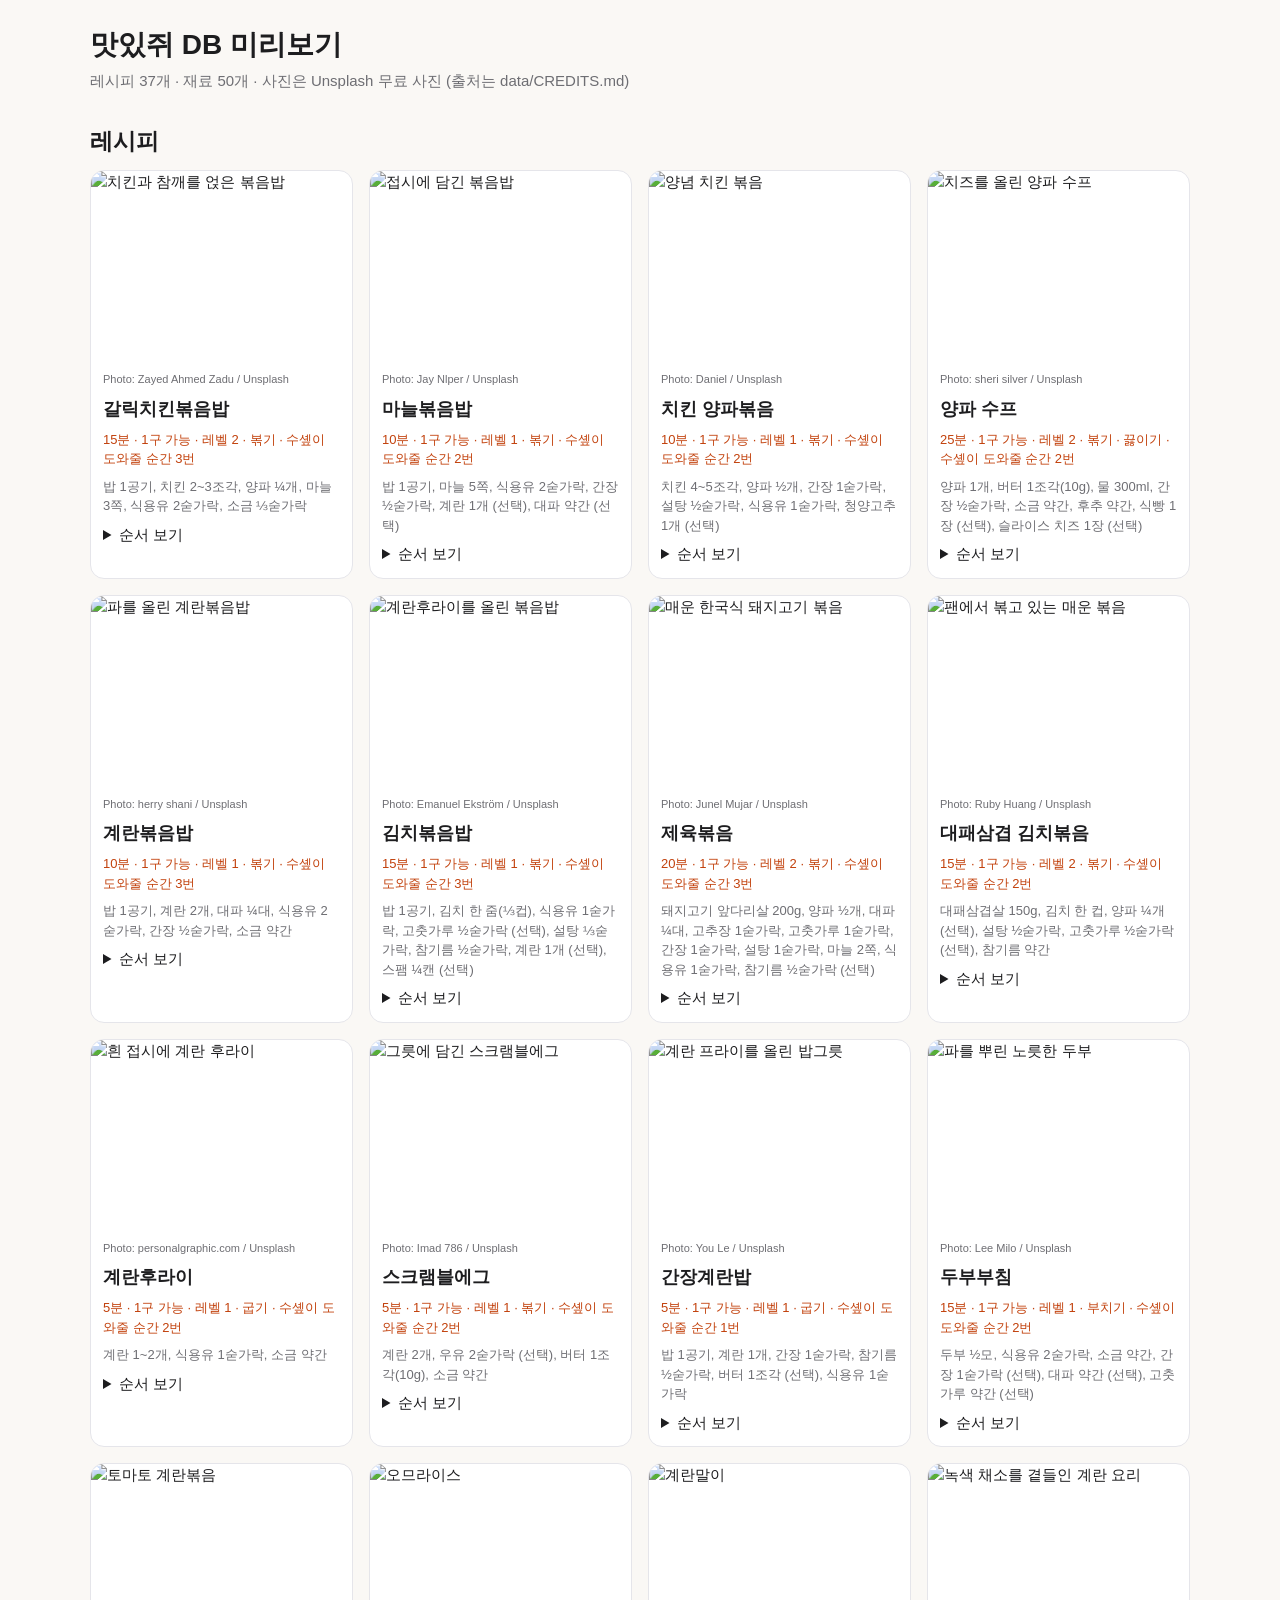
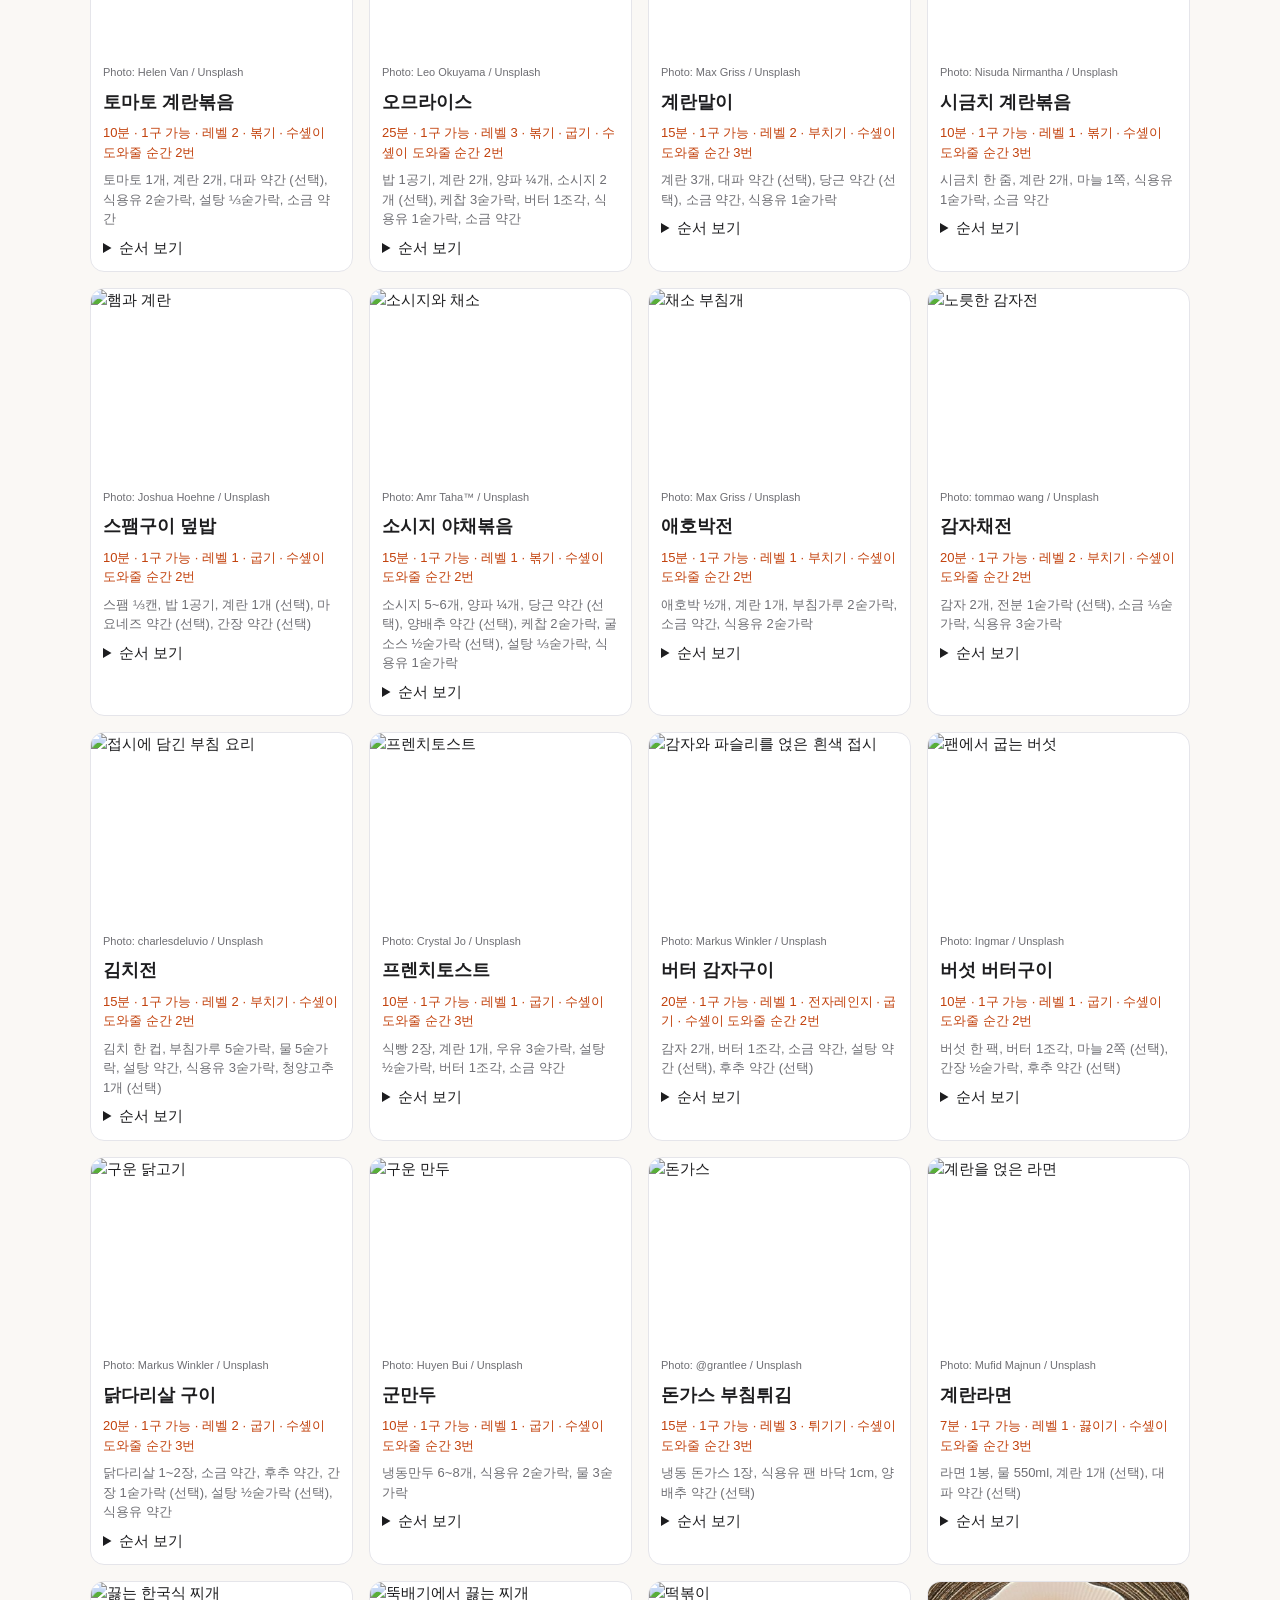
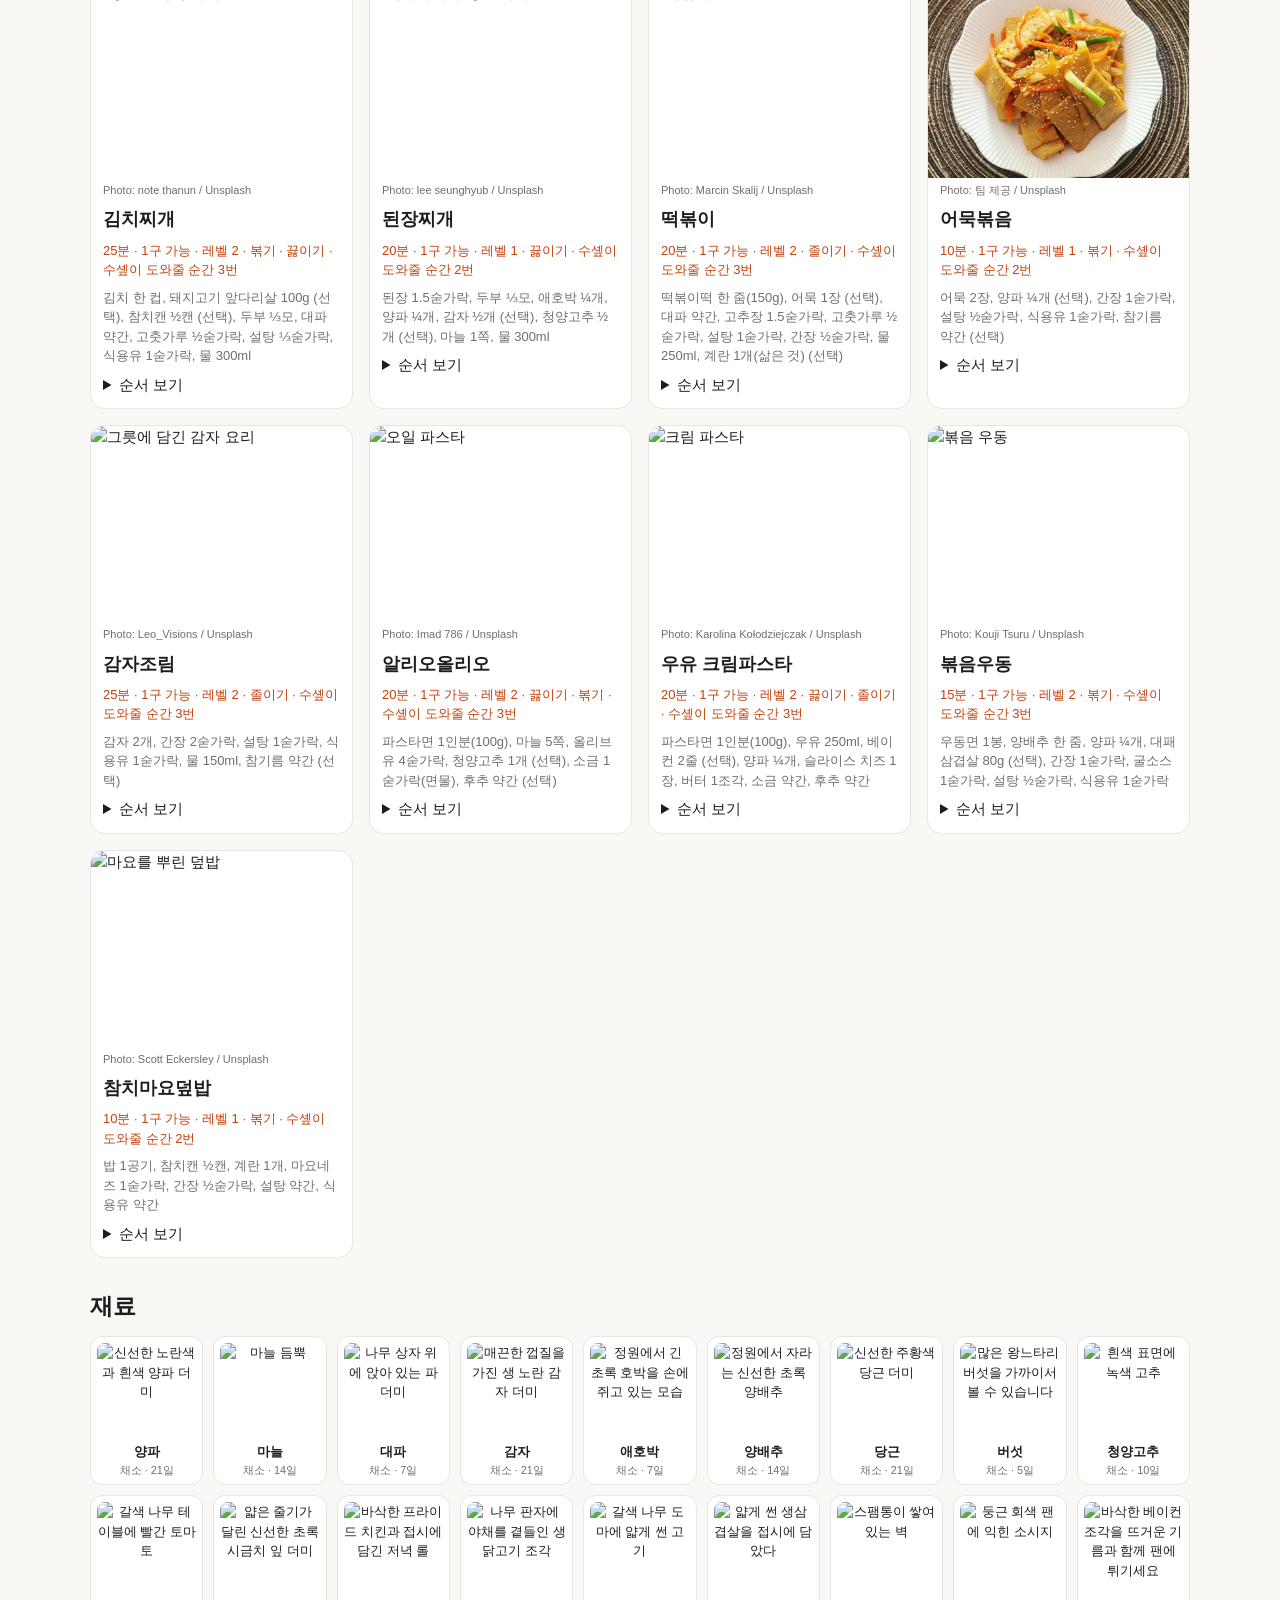
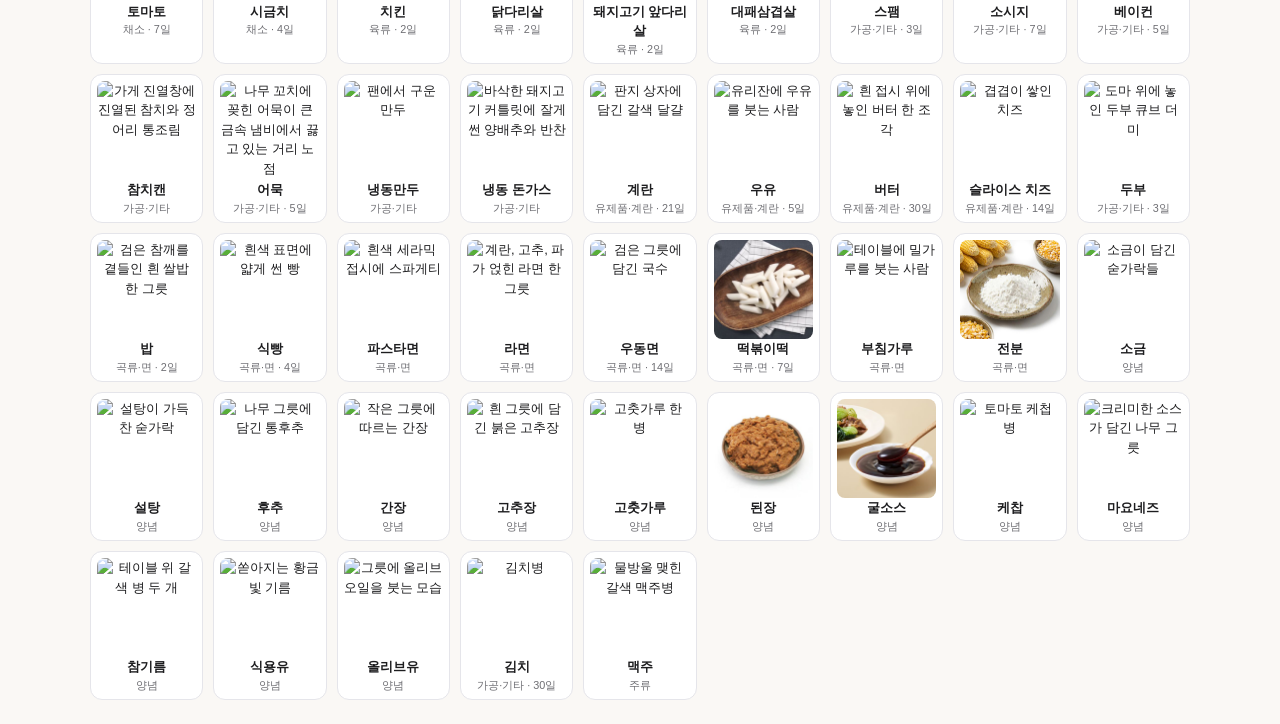
==== data/preview.html @ 62bbb62a "DB_레시피-재료" ====
<!doctype html><html lang="ko"><head><meta charset="utf-8"><meta name="viewport" content="width=device-width,initial-scale=1">
<title>맛있쥐 DB 미리보기</title><style>
:root{--bg:#faf8f5;--fg:#1d1d1f;--mut:#6e6e73;--card:#fff;--line:#e5e5ea;--acc:#c2410c}
@media (prefers-color-scheme:dark){:root{--bg:#111;--fg:#f2f2f2;--mut:#a1a1a6;--card:#1c1c1e;--line:#333;--acc:#fb923c}}
body{margin:0;font:15px/1.5 -apple-system,"Pretendard",sans-serif;background:var(--bg);color:var(--fg)}
main{max-width:1100px;margin:0 auto;padding:24px 16px} h1{font-size:28px;margin:0 0 4px} h2{margin:32px 0 12px}
.sub{color:var(--mut);margin:0 0 16px}
.grid{display:grid;grid-template-columns:repeat(auto-fill,minmax(250px,1fr));gap:16px}
.card{background:var(--card);border:1px solid var(--line);border-radius:14px;overflow:hidden;padding-bottom:12px}
.card h3,.card p,.card details{margin:8px 12px 0} .hero{width:100%;aspect-ratio:4/3;object-fit:cover;display:block}
.meta{color:var(--acc);font-size:13px} .ing{color:var(--mut);font-size:13px}
.cr{font-size:11px;color:var(--mut);margin:4px 12px 0} ol{padding-left:20px} li{margin:6px 0}
.sc{font-size:12px;color:var(--acc)} .sc span{color:var(--mut)}
.noimg{display:flex;align-items:center;justify-content:center;background:var(--line);color:var(--mut);aspect-ratio:4/3;font-size:13px}
.tiles{display:grid;grid-template-columns:repeat(auto-fill,minmax(110px,1fr));gap:10px}
.tile{background:var(--card);border:1px solid var(--line);border-radius:12px;padding:6px;text-align:center;font-size:13px}
.timg{width:100%;aspect-ratio:1;object-fit:cover;border-radius:8px;display:block} .tile small{display:block;color:var(--mut)}
</style></head><body><main>
<h1>맛있쥐 DB 미리보기</h1><p class="sub">레시피 37개 · 재료 50개 · 사진은 Unsplash 무료 사진 (출처는 data/CREDITS.md)</p>
<h2>레시피</h2><div class="grid"><article class="card"><img class="hero" src="https://images.unsplash.com/photo-1788090485550-ca71c6d578fb?w=400&amp;q=70&amp;fm=jpg&amp;fit=crop" alt="치킨과 참깨를 얹은 볶음밥" loading="lazy"><div class="cr">Photo: Zayed Ahmed Zadu / Unsplash</div>
<h3>갈릭치킨볶음밥</h3>
<p class="meta">15분 · 1구 가능 · 레벨 2 · 볶기 · 수솊이 도와줄 순간 3번</p>
<p class="ing">밥 1공기, 치킨 2~3조각, 양파 ¼개, 마늘 3쪽, 식용유 2숟가락, 소금 ⅓숟가락</p>
<details><summary>순서 보기</summary><ol><li>기름 2숟가락, 약불로 마늘 볶기<div class="sc">수솊 · 수솊이 색을 봐줄게요<br><span>보는 것: 마늘 가장자리가 연한 금색</span></div></li><li>양파 넣고 투명해질 때까지 볶기</li><li>치킨 넣고 겉 데우기<div class="sc">수솊 · 수솊이 뒤집을 때를 봐줄게요<br><span>보는 것: 치킨 아랫면 튀김옷 색이 진해짐</span></div></li><li>밥 넣고 눌러 펴서 볶기<div class="sc">수솊 · 수솊이 눌어붙기 전에 알려줄게요<br><span>보는 것: 팬 바닥에서 타닥 소리가 커짐, 밥알 가장자리 갈색</span></div></li><li>소금 ⅓숟가락으로 간하기</li></ol></details></article><article class="card"><img class="hero" src="https://images.unsplash.com/photo-1609570324378-ec0c4c9b6ba8?w=400&amp;q=70&amp;fm=jpg&amp;fit=crop" alt="접시에 담긴 볶음밥" loading="lazy"><div class="cr">Photo: Jay Nlper / Unsplash</div>
<h3>마늘볶음밥</h3>
<p class="meta">10분 · 1구 가능 · 레벨 1 · 볶기 · 수솊이 도와줄 순간 2번</p>
<p class="ing">밥 1공기, 마늘 5쪽, 식용유 2숟가락, 간장 ½숟가락, 계란 1개 (선택), 대파 약간 (선택)</p>
<details><summary>순서 보기</summary><ol><li>찬 팬에 기름과 마늘 넣고 약불로 켜기</li><li>마늘이 금색이 될 때까지 볶기<div class="sc">수솊 · 수솊이 색을 봐줄게요<br><span>보는 것: 마늘이 금색, 기포가 잦아듦</span></div></li><li>밥 넣고 눌러 펴서 볶기<div class="sc">수솊 · 수솊이 눌어붙기 전에 알려줄게요<br><span>보는 것: 타닥 소리가 커짐</span></div></li><li>팬 가장자리에 간장 ½숟가락 둘러 눌리기</li><li>계란후라이를 올려 마무리 (선택)</li></ol></details></article><article class="card"><img class="hero" src="https://images.unsplash.com/photo-1695606452836-c3c6e62d407b?w=400&amp;q=70&amp;fm=jpg&amp;fit=crop" alt="양념 치킨 볶음" loading="lazy"><div class="cr">Photo: Daniel / Unsplash</div>
<h3>치킨 양파볶음</h3>
<p class="meta">10분 · 1구 가능 · 레벨 1 · 볶기 · 수솊이 도와줄 순간 2번</p>
<p class="ing">치킨 4~5조각, 양파 ½개, 간장 1숟가락, 설탕 ½숟가락, 식용유 1숟가락, 청양고추 1개 (선택)</p>
<details><summary>순서 보기</summary><ol><li>기름 두르고 중불에서 양파 볶기</li><li>치킨 넣고 한 면 데우기<div class="sc">수솊 · 수솊이 뒤집을 때를 봐줄게요<br><span>보는 것: 아랫면 튀김옷이 다시 바삭, 색이 진해짐</span></div></li><li>섞어둔 소스 붓고 빠르게 섞기<div class="sc">수솊 · 수솊이 불 줄일 때를 알려줄게요<br><span>보는 것: 소스가 바글바글 끓기 시작</span></div></li><li>소스가 거의 졸면 불 끄기</li></ol></details></article><article class="card"><img class="hero" src="https://images.unsplash.com/photo-1549203438-a7696aed4dac?w=400&amp;q=70&amp;fm=jpg&amp;fit=crop" alt="치즈를 올린 양파 수프" loading="lazy"><div class="cr">Photo: sheri silver / Unsplash</div>
<h3>양파 수프</h3>
<p class="meta">25분 · 1구 가능 · 레벨 2 · 볶기 · 끓이기 · 수솊이 도와줄 순간 2번</p>
<p class="ing">양파 1개, 버터 1조각(10g), 물 300ml, 간장 ½숟가락, 소금 약간, 후추 약간, 식빵 1장 (선택), 슬라이스 치즈 1장 (선택)</p>
<details><summary>순서 보기</summary><ol><li>버터 녹이고 중약불로 양파 볶기</li><li>양파가 갈색이 될 때까지 계속 볶기<div class="sc">수솊 · 수솊이 색을 봐줄게요<br><span>보는 것: 양파가 진한 갈색, 바닥에 갈색 막</span></div></li><li>물 300ml, 간장 넣고 끓이기<div class="sc">수솊 · 수솊이 끓어 넘치기 전에 알려줄게요<br><span>보는 것: 냄비 가장자리 거품이 올라옴</span></div></li><li>약불로 10분 끓이고 소금·후추로 간하기</li><li>식빵·치즈 올려 마무리 (선택)</li></ol></details></article><article class="card"><img class="hero" src="https://images.unsplash.com/photo-1664717698774-84f62382613b?w=400&amp;q=70&amp;fm=jpg&amp;fit=crop" alt="파를 올린 계란볶음밥" loading="lazy"><div class="cr">Photo: herry shani / Unsplash</div>
<h3>계란볶음밥</h3>
<p class="meta">10분 · 1구 가능 · 레벨 1 · 볶기 · 수솊이 도와줄 순간 3번</p>
<p class="ing">밥 1공기, 계란 2개, 대파 ¼대, 식용유 2숟가락, 간장 ½숟가락, 소금 약간</p>
<details><summary>순서 보기</summary><ol><li>기름 두르고 약불로 파 볶아 파기름 내기<div class="sc">수솊 · 수솊이 색을 봐줄게요<br><span>보는 것: 파 가장자리가 노릇해지기 직전</span></div></li><li>계란 붓고 반쯤 익으면 바로 밥 넣기<div class="sc">수솊 · 수솊이 다 됐을 때 알려줄게요<br><span>보는 것: 계란이 반쯤 몽글, 아직 촉촉</span></div></li><li>밥을 눌러 펴며 섞어 볶기<div class="sc">수솊 · 수솊이 눌어붙기 전에 알려줄게요<br><span>보는 것: 타닥 소리가 커짐</span></div></li><li>간장 ½숟가락, 소금으로 간하기</li></ol></details></article><article class="card"><img class="hero" src="https://images.unsplash.com/photo-1600688654899-379ec76aca42?w=400&amp;q=70&amp;fm=jpg&amp;fit=crop" alt="계란후라이를 올린 볶음밥" loading="lazy"><div class="cr">Photo: Emanuel Ekström / Unsplash</div>
<h3>김치볶음밥</h3>
<p class="meta">15분 · 1구 가능 · 레벨 1 · 볶기 · 수솊이 도와줄 순간 3번</p>
<p class="ing">밥 1공기, 김치 한 줌(⅓컵), 식용유 1숟가락, 고춧가루 ½숟가락 (선택), 설탕 ⅓숟가락, 참기름 ½숟가락, 계란 1개 (선택), 스팸 ¼캔 (선택)</p>
<details><summary>순서 보기</summary><ol><li>기름 두르고 중불로 김치와 설탕 볶기<div class="sc">수솊 · 수솊이 색을 봐줄게요<br><span>보는 것: 김치가 투명해지고 가장자리가 살짝 진해짐</span></div></li><li>고춧가루 넣고 10초만 볶기<div class="sc">수솊 · 수솊이 불 줄일 때를 알려줄게요<br><span>보는 것: 고춧가루가 기름에 닿아 색이 짙어짐</span></div></li><li>밥 넣고 눌러 펴서 볶기<div class="sc">수솊 · 수솊이 눌어붙기 전에 알려줄게요<br><span>보는 것: 타닥 소리가 커짐</span></div></li><li>불 끄고 참기름 둘러 섞기</li><li>계란후라이 올리기 (선택)</li></ol></details></article><article class="card"><img class="hero" src="https://images.unsplash.com/photo-1777598405371-e657109ddd50?w=400&amp;q=70&amp;fm=jpg&amp;fit=crop" alt="매운 한국식 돼지고기 볶음" loading="lazy"><div class="cr">Photo: Junel Mujar / Unsplash</div>
<h3>제육볶음</h3>
<p class="meta">20분 · 1구 가능 · 레벨 2 · 볶기 · 수솊이 도와줄 순간 3번</p>
<p class="ing">돼지고기 앞다리살 200g, 양파 ½개, 대파 ¼대, 고추장 1숟가락, 고춧가루 1숟가락, 간장 1숟가락, 설탕 1숟가락, 마늘 2쪽, 식용유 1숟가락, 참기름 ½숟가락 (선택)</p>
<details><summary>순서 보기</summary><ol><li>기름 두르고 중불에 양념한 고기 펼쳐 넣기</li><li>고기 겉이 하얗게 익을 때까지 볶기<div class="sc">수솊 · 수솊이 색을 봐줄게요<br><span>보는 것: 분홍색이 사라지고 가장자리가 갈색</span></div></li><li>양파 넣고 볶기<div class="sc">수솊 · 수솊이 불 줄일 때를 알려줄게요<br><span>보는 것: 양념이 바닥에 진하게 눌기 시작, 연기</span></div></li><li>대파 넣고 1분, 참기름으로 마무리<div class="sc">수솊 · 수솊이 다 됐을 때 알려줄게요<br><span>보는 것: 대파 숨이 살짝 죽음</span></div></li></ol></details></article><article class="card"><img class="hero" src="https://images.unsplash.com/photo-1752826892253-d89531507b1d?w=400&amp;q=70&amp;fm=jpg&amp;fit=crop" alt="팬에서 볶고 있는 매운 볶음" loading="lazy"><div class="cr">Photo: Ruby Huang / Unsplash</div>
<h3>대패삼겹 김치볶음</h3>
<p class="meta">15분 · 1구 가능 · 레벨 2 · 볶기 · 수솊이 도와줄 순간 2번</p>
<p class="ing">대패삼겹살 150g, 김치 한 컵, 양파 ¼개 (선택), 설탕 ½숟가락, 고춧가루 ½숟가락 (선택), 참기름 약간</p>
<details><summary>순서 보기</summary><ol><li>기름 없이 팬에 대패삼겹 펼쳐 굽기<div class="sc">수솊 · 수솊이 색을 봐줄게요<br><span>보는 것: 고기 가장자리가 갈색, 기름이 고임</span></div></li><li>고기 기름에 김치와 설탕 넣고 볶기</li><li>김치가 투명해질 때까지 볶기<div class="sc">수솊 · 수솊이 불 줄일 때를 알려줄게요<br><span>보는 것: 바닥이 진하게 눌기 시작</span></div></li><li>참기름 둘러 마무리</li></ol></details></article><article class="card"><img class="hero" src="https://images.unsplash.com/photo-1691480184494-d9f822edd4d1?w=400&amp;q=70&amp;fm=jpg&amp;fit=crop" alt="흰 접시에 계란 후라이" loading="lazy"><div class="cr">Photo: personalgraphic.com / Unsplash</div>
<h3>계란후라이</h3>
<p class="meta">5분 · 1구 가능 · 레벨 1 · 굽기 · 수솊이 도와줄 순간 2번</p>
<p class="ing">계란 1~2개, 식용유 1숟가락, 소금 약간</p>
<details><summary>순서 보기</summary><ol><li>기름 두르고 중불에서 팬 달구기</li><li>계란 넣기<div class="sc">수솊 · 수솊이 불 줄일 때를 알려줄게요<br><span>보는 것: 흰자 가장자리가 하얗게 굳고 지글거림</span></div></li><li>흰자가 다 하얘지면 불 끄기 (반숙) / 1분 더 (완숙)<div class="sc">수솊 · 수솊이 다 됐을 때 알려줄게요<br><span>보는 것: 노른자 위 투명한 흰자가 하얘짐</span></div></li></ol></details></article><article class="card"><img class="hero" src="https://images.unsplash.com/photo-1687630433653-e6c9faec95b3?w=400&amp;q=70&amp;fm=jpg&amp;fit=crop" alt="그릇에 담긴 스크램블에그" loading="lazy"><div class="cr">Photo: Imad 786 / Unsplash</div>
<h3>스크램블에그</h3>
<p class="meta">5분 · 1구 가능 · 레벨 1 · 볶기 · 수솊이 도와줄 순간 2번</p>
<p class="ing">계란 2개, 우유 2숟가락 (선택), 버터 1조각(10g), 소금 약간</p>
<details><summary>순서 보기</summary><ol><li>약불에서 버터 녹이기<div class="sc">수솊 · 수솊이 불 줄일 때를 알려줄게요<br><span>보는 것: 버터 거품이 갈색으로 변하기 시작</span></div></li><li>계란 붓고 주걱으로 크게 밀기</li><li>80%만 익었을 때 불 끄기<div class="sc">수솊 · 수솊이 다 됐을 때 알려줄게요<br><span>보는 것: 몽글몽글, 표면이 아직 촉촉하게 반짝임</span></div></li></ol></details></article><article class="card"><img class="hero" src="https://images.unsplash.com/photo-1774428755031-0991c8901f08?w=400&amp;q=70&amp;fm=jpg&amp;fit=crop" alt="계란 프라이를 올린 밥그릇" loading="lazy"><div class="cr">Photo: You Le / Unsplash</div>
<h3>간장계란밥</h3>
<p class="meta">5분 · 1구 가능 · 레벨 1 · 굽기 · 수솊이 도와줄 순간 1번</p>
<p class="ing">밥 1공기, 계란 1개, 간장 1숟가락, 참기름 ½숟가락, 버터 1조각 (선택), 식용유 1숟가락</p>
<details><summary>순서 보기</summary><ol><li>계란후라이 반숙으로 굽기<div class="sc">수솊 · 수솊이 다 됐을 때 알려줄게요<br><span>보는 것: 흰자는 익고 노른자는 볼록</span></div></li><li>따뜻한 밥에 후라이·버터 올리기</li><li>간장·참기름 둘러 비비기</li></ol></details></article><article class="card"><img class="hero" src="https://images.unsplash.com/photo-1762305194201-077e7e23ccf2?w=400&amp;q=70&amp;fm=jpg&amp;fit=crop" alt="파를 뿌린 노릇한 두부" loading="lazy"><div class="cr">Photo: Lee Milo / Unsplash</div>
<h3>두부부침</h3>
<p class="meta">15분 · 1구 가능 · 레벨 1 · 부치기 · 수솊이 도와줄 순간 2번</p>
<p class="ing">두부 ½모, 식용유 2숟가락, 소금 약간, 간장 1숟가락 (선택), 대파 약간 (선택), 고춧가루 약간 (선택)</p>
<details><summary>순서 보기</summary><ol><li>기름 두르고 중불에서 팬 달구기</li><li>두부 올리고 건드리지 않기<div class="sc">수솊 · 수솊이 뒤집을 때를 봐줄게요<br><span>보는 것: 아랫면 가장자리가 노릇, 팬에서 저절로 떨어짐</span></div></li><li>뒤집어서 반대쪽도 노릇하게<div class="sc">수솊 · 수솊이 다 됐을 때 알려줄게요<br><span>보는 것: 양면 노릇한 갈색</span></div></li><li>간장 양념 곁들이기 (선택)</li></ol></details></article><article class="card"><img class="hero" src="https://images.unsplash.com/photo-1629180052394-bedb0e4445fd?w=400&amp;q=70&amp;fm=jpg&amp;fit=crop" alt="토마토 계란볶음" loading="lazy"><div class="cr">Photo: Helen Van / Unsplash</div>
<h3>토마토 계란볶음</h3>
<p class="meta">10분 · 1구 가능 · 레벨 2 · 볶기 · 수솊이 도와줄 순간 2번</p>
<p class="ing">토마토 1개, 계란 2개, 대파 약간 (선택), 식용유 2숟가락, 설탕 ⅓숟가락, 소금 약간</p>
<details><summary>순서 보기</summary><ol><li>기름 두르고 계란 부어 반만 익혀 꺼내두기<div class="sc">수솊 · 수솊이 다 됐을 때 알려줄게요<br><span>보는 것: 가장자리만 부풀고 가운데는 촉촉</span></div></li><li>같은 팬에 토마토 볶기<div class="sc">수솊 · 수솊이 색을 봐줄게요<br><span>보는 것: 토마토 껍질이 벗겨지고 즙이 나옴</span></div></li><li>계란 다시 넣고 설탕·소금으로 간하기</li><li>크게 한두 번만 섞고 불 끄기</li></ol></details></article><article class="card"><img class="hero" src="https://images.unsplash.com/photo-1743148509702-2198b23ede1c?w=400&amp;q=70&amp;fm=jpg&amp;fit=crop" alt="오므라이스" loading="lazy"><div class="cr">Photo: Leo Okuyama / Unsplash</div>
<h3>오므라이스</h3>
<p class="meta">25분 · 1구 가능 · 레벨 3 · 볶기 · 굽기 · 수솊이 도와줄 순간 2번</p>
<p class="ing">밥 1공기, 계란 2개, 양파 ¼개, 소시지 2개 (선택), 케찹 3숟가락, 버터 1조각, 식용유 1숟가락, 소금 약간</p>
<details><summary>순서 보기</summary><ol><li>양파·소시지 볶다가 케찹 2숟가락 넣고 볶기<div class="sc">수솊 · 수솊이 눌어붙기 전에 알려줄게요<br><span>보는 것: 케찹이 바닥에 눌기 시작</span></div></li><li>밥 넣고 볶아서 그릇에 담아두기</li><li>팬을 닦고 약불에서 버터 녹이기</li><li>계란 부어 가장자리만 익히기<div class="sc">수솊 · 수솊이 다 됐을 때 알려줄게요<br><span>보는 것: 가장자리는 굳고 가운데는 흐르는 상태</span></div></li><li>계란을 밥 위에 덮고 케찹 뿌리기</li></ol></details></article><article class="card"><img class="hero" src="https://images.unsplash.com/photo-1606501129419-38058bd81ddc?w=400&amp;q=70&amp;fm=jpg&amp;fit=crop" alt="계란말이" loading="lazy"><div class="cr">Photo: Max Griss / Unsplash</div>
<h3>계란말이</h3>
<p class="meta">15분 · 1구 가능 · 레벨 2 · 부치기 · 수솊이 도와줄 순간 3번</p>
<p class="ing">계란 3개, 대파 약간 (선택), 당근 약간 (선택), 소금 약간, 식용유 1숟가락</p>
<details><summary>순서 보기</summary><ol><li>기름 얇게 두르고 약불에 계란물 ⅓ 붓기<div class="sc">수솊 · 수솊이 불 줄일 때를 알려줄게요<br><span>보는 것: 계란물이 바로 부풀며 지글거림</span></div></li><li>윗면이 반쯤 굳으면 끝에서부터 말기<div class="sc">수솊 · 수솊이 뒤집을 때를 봐줄게요<br><span>보는 것: 윗면 70%가 굳고 가장자리가 들림</span></div></li><li>빈 자리에 남은 계란물 부어 이어 말기</li><li>다 말면 굴려가며 겉 익히기<div class="sc">수솊 · 수솊이 다 됐을 때 알려줄게요<br><span>보는 것: 겉면 연한 노란색 유지, 갈색 반점 없음</span></div></li></ol></details></article><article class="card"><img class="hero" src="https://images.unsplash.com/photo-1579353446482-1005b0adea1d?w=400&amp;q=70&amp;fm=jpg&amp;fit=crop" alt="녹색 채소를 곁들인 계란 요리" loading="lazy"><div class="cr">Photo: Nisuda Nirmantha / Unsplash</div>
<h3>시금치 계란볶음</h3>
<p class="meta">10분 · 1구 가능 · 레벨 1 · 볶기 · 수솊이 도와줄 순간 3번</p>
<p class="ing">시금치 한 줌, 계란 2개, 마늘 1쪽, 식용유 1숟가락, 소금 약간</p>
<details><summary>순서 보기</summary><ol><li>계란 스크램블해서 덜어두기<div class="sc">수솊 · 수솊이 다 됐을 때 알려줄게요<br><span>보는 것: 몽글하고 촉촉</span></div></li><li>마늘 볶다가 시금치 넣기<div class="sc">수솊 · 수솊이 색을 봐줄게요<br><span>보는 것: 마늘 향, 연한 금색</span></div></li><li>시금치 숨이 죽으면 계란 넣고 소금 간<div class="sc">수솊 · 수솊이 다 됐을 때 알려줄게요<br><span>보는 것: 시금치 부피가 절반, 진한 초록</span></div></li></ol></details></article><article class="card"><img class="hero" src="https://images.unsplash.com/photo-1602647433549-808d521e3479?w=400&amp;q=70&amp;fm=jpg&amp;fit=crop" alt="햄과 계란" loading="lazy"><div class="cr">Photo: Joshua Hoehne / Unsplash</div>
<h3>스팸구이 덮밥</h3>
<p class="meta">10분 · 1구 가능 · 레벨 1 · 굽기 · 수솊이 도와줄 순간 2번</p>
<p class="ing">스팸 ⅓캔, 밥 1공기, 계란 1개 (선택), 마요네즈 약간 (선택), 간장 약간 (선택)</p>
<details><summary>순서 보기</summary><ol><li>기름 없이 중불에서 스팸 굽기<div class="sc">수솊 · 수솊이 뒤집을 때를 봐줄게요<br><span>보는 것: 아랫면이 진한 갈색, 지글 소리</span></div></li><li>반대쪽도 굽기<div class="sc">수솊 · 수솊이 다 됐을 때 알려줄게요<br><span>보는 것: 양면 갈색</span></div></li><li>밥 위에 올리고 계란후라이·마요 곁들이기</li></ol></details></article><article class="card"><img class="hero" src="https://images.unsplash.com/photo-1592259695987-4aa79c3c34a6?w=400&amp;q=70&amp;fm=jpg&amp;fit=crop" alt="소시지와 채소" loading="lazy"><div class="cr">Photo: Amr Taha™ / Unsplash</div>
<h3>소시지 야채볶음</h3>
<p class="meta">15분 · 1구 가능 · 레벨 1 · 볶기 · 수솊이 도와줄 순간 2번</p>
<p class="ing">소시지 5~6개, 양파 ¼개, 당근 약간 (선택), 양배추 약간 (선택), 케찹 2숟가락, 굴소스 ½숟가락 (선택), 설탕 ⅓숟가락, 식용유 1숟가락</p>
<details><summary>순서 보기</summary><ol><li>소시지 먼저 굴려가며 굽기<div class="sc">수솊 · 수솊이 색을 봐줄게요<br><span>보는 것: 칼집이 벌어지고 겉이 갈색</span></div></li><li>채소 넣고 볶기</li><li>소스 넣고 졸이기<div class="sc">수솊 · 수솊이 눌어붙기 전에 알려줄게요<br><span>보는 것: 소스가 끈적, 바닥에 붙기 시작</span></div></li></ol></details></article><article class="card"><img class="hero" src="https://images.unsplash.com/photo-1607095591644-9f97a2099c92?w=400&amp;q=70&amp;fm=jpg&amp;fit=crop" alt="채소 부침개" loading="lazy"><div class="cr">Photo: Max Griss / Unsplash</div>
<h3>애호박전</h3>
<p class="meta">15분 · 1구 가능 · 레벨 1 · 부치기 · 수솊이 도와줄 순간 2번</p>
<p class="ing">애호박 ½개, 계란 1개, 부침가루 2숟가락, 소금 약간, 식용유 2숟가락</p>
<details><summary>순서 보기</summary><ol><li>기름 두르고 중약불에서 팬 달구기</li><li>애호박 올려 굽기<div class="sc">수솊 · 수솊이 뒤집을 때를 봐줄게요<br><span>보는 것: 계란옷 가장자리가 노릇, 윗면 계란이 굳음</span></div></li><li>반대쪽도 굽기<div class="sc">수솊 · 수솊이 다 됐을 때 알려줄게요<br><span>보는 것: 양면 연한 노란빛, 갈색 반점 약간</span></div></li></ol></details></article><article class="card"><img class="hero" src="https://images.unsplash.com/photo-1783684522943-7ab49ce47d43?w=400&amp;q=70&amp;fm=jpg&amp;fit=crop" alt="노릇한 감자전" loading="lazy"><div class="cr">Photo: tommao wang / Unsplash</div>
<h3>감자채전</h3>
<p class="meta">20분 · 1구 가능 · 레벨 2 · 부치기 · 수솊이 도와줄 순간 2번</p>
<p class="ing">감자 2개, 전분 1숟가락 (선택), 소금 ⅓숟가락, 식용유 3숟가락</p>
<details><summary>순서 보기</summary><ol><li>기름 넉넉히 두르고 중불에서 달구기</li><li>감자채를 얇고 넓게 펴서 꾹 누르기</li><li>아랫면 노릇하게 굽기<div class="sc">수솊 · 수솊이 뒤집을 때를 봐줄게요<br><span>보는 것: 가장자리 갈색, 팬을 흔들면 통째로 미끄러짐</span></div></li><li>기름 조금 더 두르고 반대쪽 굽기<div class="sc">수솊 · 수솊이 다 됐을 때 알려줄게요<br><span>보는 것: 양면 바삭한 갈색, 소리가 잦아듦</span></div></li></ol></details></article><article class="card"><img class="hero" src="https://images.unsplash.com/photo-1540162579464-e90ec977bd67?w=400&amp;q=70&amp;fm=jpg&amp;fit=crop" alt="접시에 담긴 부침 요리" loading="lazy"><div class="cr">Photo: charlesdeluvio / Unsplash</div>
<h3>김치전</h3>
<p class="meta">15분 · 1구 가능 · 레벨 2 · 부치기 · 수솊이 도와줄 순간 2번</p>
<p class="ing">김치 한 컵, 부침가루 5숟가락, 물 5숟가락, 설탕 약간, 식용유 3숟가락, 청양고추 1개 (선택)</p>
<details><summary>순서 보기</summary><ol><li>기름 넉넉히, 중불에서 팬 달구기</li><li>반죽 얇게 펴기<div class="sc">수솊 · 수솊이 뒤집을 때를 봐줄게요<br><span>보는 것: 가장자리가 바삭한 갈색, 윗면 반죽이 반 이상 익음</span></div></li><li>뒤집고 뒤집개로 꾹 누르기</li><li>반대쪽도 바삭하게<div class="sc">수솊 · 수솊이 다 됐을 때 알려줄게요<br><span>보는 것: 양면 갈색, 지글 소리가 작아짐</span></div></li></ol></details></article><article class="card"><img class="hero" src="https://images.unsplash.com/photo-1595044643502-616eeebbdff3?w=400&amp;q=70&amp;fm=jpg&amp;fit=crop" alt="프렌치토스트" loading="lazy"><div class="cr">Photo: Crystal Jo / Unsplash</div>
<h3>프렌치토스트</h3>
<p class="meta">10분 · 1구 가능 · 레벨 1 · 굽기 · 수솊이 도와줄 순간 3번</p>
<p class="ing">식빵 2장, 계란 1개, 우유 3숟가락, 설탕 ½숟가락, 버터 1조각, 소금 약간</p>
<details><summary>순서 보기</summary><ol><li>약불에서 버터 녹이기<div class="sc">수솊 · 수솊이 불 줄일 때를 알려줄게요<br><span>보는 것: 버터 거품이 갈색으로 변하기 시작</span></div></li><li>계란물 적신 빵 굽기<div class="sc">수솊 · 수솊이 뒤집을 때를 봐줄게요<br><span>보는 것: 아랫면 진한 노란 갈색</span></div></li><li>반대쪽 굽기<div class="sc">수솊 · 수솊이 다 됐을 때 알려줄게요<br><span>보는 것: 양면 노릇, 가운데 눌러보면 탄력</span></div></li></ol></details></article><article class="card"><img class="hero" src="https://images.unsplash.com/photo-1633959639799-6d3f66e05710?w=400&amp;q=70&amp;fm=jpg&amp;fit=crop" alt="감자와 파슬리를 얹은 흰색 접시" loading="lazy"><div class="cr">Photo: Markus Winkler / Unsplash</div>
<h3>버터 감자구이</h3>
<p class="meta">20분 · 1구 가능 · 레벨 1 · 전자레인지 · 굽기 · 수솊이 도와줄 순간 2번</p>
<p class="ing">감자 2개, 버터 1조각, 소금 약간, 설탕 약간 (선택), 후추 약간 (선택)</p>
<details><summary>순서 보기</summary><ol><li>팬에 버터 녹이고 익힌 감자 넣기</li><li>굴려가며 겉을 굽기<div class="sc">수솊 · 수솊이 색을 봐줄게요<br><span>보는 것: 면마다 노릇한 갈색</span></div></li><li>소금·설탕·후추로 간하고 불 끄기<div class="sc">수솊 · 수솊이 다 됐을 때 알려줄게요<br><span>보는 것: 모든 면이 노릇</span></div></li></ol></details></article><article class="card"><img class="hero" src="https://images.unsplash.com/photo-1733940501793-7e7a15c253f6?w=400&amp;q=70&amp;fm=jpg&amp;fit=crop" alt="팬에서 굽는 버섯" loading="lazy"><div class="cr">Photo: Ingmar / Unsplash</div>
<h3>버섯 버터구이</h3>
<p class="meta">10분 · 1구 가능 · 레벨 1 · 굽기 · 수솊이 도와줄 순간 2번</p>
<p class="ing">버섯 한 팩, 버터 1조각, 마늘 2쪽 (선택), 간장 ½숟가락, 후추 약간 (선택)</p>
<details><summary>순서 보기</summary><ol><li>중불에서 버섯을 기름 없이 펼쳐 굽기<div class="sc">수솊 · 수솊이 뒤집을 때를 봐줄게요<br><span>보는 것: 아랫면 갈색, 물이 나왔다가 졸아듦</span></div></li><li>버터·마늘 넣고 섞기<div class="sc">수솊 · 수솊이 불 줄일 때를 알려줄게요<br><span>보는 것: 버터 거품이 갈색으로</span></div></li><li>간장 한 바퀴 두르고 불 끄기</li></ol></details></article><article class="card"><img class="hero" src="https://images.unsplash.com/photo-1583579366395-c0a857d2182a?w=400&amp;q=70&amp;fm=jpg&amp;fit=crop" alt="구운 닭고기" loading="lazy"><div class="cr">Photo: Markus Winkler / Unsplash</div>
<h3>닭다리살 구이</h3>
<p class="meta">20분 · 1구 가능 · 레벨 2 · 굽기 · 수솊이 도와줄 순간 3번</p>
<p class="ing">닭다리살 1~2장, 소금 약간, 후추 약간, 간장 1숟가락 (선택), 설탕 ½숟가락 (선택), 식용유 약간</p>
<details><summary>순서 보기</summary><ol><li>껍질 쪽을 아래로, 중약불에서 굽기</li><li>껍질이 바삭해질 때까지 그대로 두기<div class="sc">수솊 · 수솊이 뒤집을 때를 봐줄게요<br><span>보는 것: 껍질 노릇한 갈색, 옆면 ⅔가 하얗게 익음</span></div></li><li>뒤집고 뚜껑 덮어 3분<div class="sc">수솊 · 수솊이 다 됐을 때 알려줄게요<br><span>보는 것: 두꺼운 부분 투명한 육즙, 분홍색 없음</span></div></li><li>(선택) 소스 붓고 졸이기<div class="sc">수솊 · 수솊이 눌어붙기 전에 알려줄게요<br><span>보는 것: 소스가 끈적, 거품이 커짐</span></div></li></ol></details></article><article class="card"><img class="hero" src="https://images.unsplash.com/photo-1638502521795-89107ac5e246?w=400&amp;q=70&amp;fm=jpg&amp;fit=crop" alt="구운 만두" loading="lazy"><div class="cr">Photo: Huyen Bui / Unsplash</div>
<h3>군만두</h3>
<p class="meta">10분 · 1구 가능 · 레벨 1 · 굽기 · 수솊이 도와줄 순간 3번</p>
<p class="ing">냉동만두 6~8개, 식용유 2숟가락, 물 3숟가락</p>
<details><summary>순서 보기</summary><ol><li>기름 두르고 만두 바닥면 굽기<div class="sc">수솊 · 수솊이 색을 봐줄게요<br><span>보는 것: 바닥이 노릇한 갈색</span></div></li><li>물 3숟가락 붓고 바로 뚜껑 덮기<div class="sc">수솊 · 수솊이 끓어 넘치기 전에 알려줄게요<br><span>보는 것: 치익 소리, 김이 가득</span></div></li><li>물이 다 날아가면 뚜껑 열어 바삭하게<div class="sc">수솊 · 수솊이 다 됐을 때 알려줄게요<br><span>보는 것: 물소리가 기름 지글 소리로 바뀜</span></div></li></ol></details></article><article class="card"><img class="hero" src="https://images.unsplash.com/photo-1677743540715-d4fe04852225?w=400&amp;q=70&amp;fm=jpg&amp;fit=crop" alt="돈가스" loading="lazy"><div class="cr">Photo: @grantlee / Unsplash</div>
<h3>돈가스 부침튀김</h3>
<p class="meta">15분 · 1구 가능 · 레벨 3 · 튀기기 · 수솊이 도와줄 순간 3번</p>
<p class="ing">냉동 돈가스 1장, 식용유 팬 바닥 1cm, 양배추 약간 (선택)</p>
<details><summary>순서 보기</summary><ol><li>팬에 기름 1cm, 중불로 데우기<div class="sc">수솊 · 수솊이 불 줄일 때를 알려줄게요<br><span>보는 것: 빵가루 한 알이 바로 떠오르며 거품</span></div></li><li>돈가스 넣고 한 면 튀기기<div class="sc">수솊 · 수솊이 뒤집을 때를 봐줄게요<br><span>보는 것: 가장자리 튀김옷이 황금색</span></div></li><li>반대쪽 튀기기<div class="sc">수솊 · 수솊이 다 됐을 때 알려줄게요<br><span>보는 것: 양면 황금 갈색, 거품이 작아지고 소리가 높아짐</span></div></li><li>키친타월에 세워 기름 빼기</li></ol></details></article><article class="card"><img class="hero" src="https://images.unsplash.com/photo-1644082653870-3eaacc76c5c2?w=400&amp;q=70&amp;fm=jpg&amp;fit=crop" alt="계란을 얹은 라면" loading="lazy"><div class="cr">Photo: Mufid Majnun / Unsplash</div>
<h3>계란라면</h3>
<p class="meta">7분 · 1구 가능 · 레벨 1 · 끓이기 · 수솊이 도와줄 순간 3번</p>
<p class="ing">라면 1봉, 물 550ml, 계란 1개 (선택), 대파 약간 (선택)</p>
<details><summary>순서 보기</summary><ol><li>물 550ml 끓이기<div class="sc">수솊 · 수솊이 끓어 넘치기 전에 알려줄게요<br><span>보는 것: 큰 기포가 계속 올라옴</span></div></li><li>면·수프 넣고 2분<div class="sc">수솊 · 수솊이 끓어 넘치기 전에 알려줄게요<br><span>보는 것: 거품이 냄비 가장자리까지 올라옴</span></div></li><li>계란 넣고 젓지 않기</li><li>총 4분에 불 끄기<div class="sc">수솊 · 수솊이 다 됐을 때 알려줄게요<br><span>보는 것: 면이 풀리고 국물이 탁해짐</span></div></li></ol></details></article><article class="card"><img class="hero" src="https://images.unsplash.com/photo-1777113310299-c3e41dec4e0f?w=400&amp;q=70&amp;fm=jpg&amp;fit=crop" alt="끓는 한국식 찌개" loading="lazy"><div class="cr">Photo: note thanun / Unsplash</div>
<h3>김치찌개</h3>
<p class="meta">25분 · 1구 가능 · 레벨 2 · 볶기 · 끓이기 · 수솊이 도와줄 순간 3번</p>
<p class="ing">김치 한 컵, 돼지고기 앞다리살 100g (선택), 참치캔 ½캔 (선택), 두부 ⅓모, 대파 약간, 고춧가루 ½숟가락, 설탕 ⅓숟가락, 식용유 1숟가락, 물 300ml</p>
<details><summary>순서 보기</summary><ol><li>냄비에 기름, 고기와 김치 볶기<div class="sc">수솊 · 수솊이 색을 봐줄게요<br><span>보는 것: 김치가 투명, 고기 겉이 하얗게</span></div></li><li>물 300ml, 고춧가루·설탕 넣고 끓이기<div class="sc">수솊 · 수솊이 끓어 넘치기 전에 알려줄게요<br><span>보는 것: 거품이 가장자리까지</span></div></li><li>중약불로 10분 끓이기</li><li>두부·대파 넣고 3분 더<div class="sc">수솊 · 수솊이 다 됐을 때 알려줄게요<br><span>보는 것: 두부가 국물 색으로 물듦</span></div></li></ol></details></article><article class="card"><img class="hero" src="https://images.unsplash.com/photo-1746718547557-1a0e05bed94b?w=400&amp;q=70&amp;fm=jpg&amp;fit=crop" alt="뚝배기에서 끓는 찌개" loading="lazy"><div class="cr">Photo: lee seunghyub / Unsplash</div>
<h3>된장찌개</h3>
<p class="meta">20분 · 1구 가능 · 레벨 1 · 끓이기 · 수솊이 도와줄 순간 2번</p>
<p class="ing">된장 1.5숟가락, 두부 ⅓모, 애호박 ¼개, 양파 ¼개, 감자 ½개 (선택), 청양고추 ½개 (선택), 마늘 1쪽, 물 300ml</p>
<details><summary>순서 보기</summary><ol><li>물 300ml에 된장 풀고 감자 넣어 끓이기<div class="sc">수솊 · 수솊이 끓어 넘치기 전에 알려줄게요<br><span>보는 것: 거품이 가장자리까지 올라옴</span></div></li><li>애호박·양파·마늘 넣고 5분</li><li>두부·고추 넣고 3분<div class="sc">수솊 · 수솊이 다 됐을 때 알려줄게요<br><span>보는 것: 애호박이 반투명, 감자가 젓가락에 쑥</span></div></li></ol></details></article><article class="card"><img class="hero" src="https://images.unsplash.com/photo-1635363638580-c2809d049eee?w=400&amp;q=70&amp;fm=jpg&amp;fit=crop" alt="떡볶이" loading="lazy"><div class="cr">Photo: Marcin Skalij / Unsplash</div>
<h3>떡볶이</h3>
<p class="meta">20분 · 1구 가능 · 레벨 2 · 졸이기 · 수솊이 도와줄 순간 3번</p>
<p class="ing">떡볶이떡 한 줌(150g), 어묵 1장 (선택), 대파 약간, 고추장 1.5숟가락, 고춧가루 ½숟가락, 설탕 1숟가락, 간장 ½숟가락, 물 250ml, 계란 1개(삶은 것) (선택)</p>
<details><summary>순서 보기</summary><ol><li>물 250ml에 양념 풀고 끓이기<div class="sc">수솊 · 수솊이 끓어 넘치기 전에 알려줄게요<br><span>보는 것: 양념 거품이 바글바글</span></div></li><li>떡·어묵 넣고 중불로 졸이기<div class="sc">수솊 · 수솊이 눌어붙기 전에 알려줄게요<br><span>보는 것: 국물이 걸쭉, 떡이 바닥에 붙기 시작</span></div></li><li>국물이 반으로 줄면 대파 넣기<div class="sc">수솊 · 수솊이 다 됐을 때 알려줄게요<br><span>보는 것: 국물이 떡에 코팅될 만큼 걸쭉</span></div></li></ol></details></article><article class="card"><img class="hero" src="images/thumb/fishcake_stirfry.jpg" alt="어묵볶음" loading="lazy"><div class="cr">Photo: 팀 제공 / Unsplash</div>
<h3>어묵볶음</h3>
<p class="meta">10분 · 1구 가능 · 레벨 1 · 볶기 · 수솊이 도와줄 순간 2번</p>
<p class="ing">어묵 2장, 양파 ¼개 (선택), 간장 1숟가락, 설탕 ½숟가락, 식용유 1숟가락, 참기름 약간 (선택)</p>
<details><summary>순서 보기</summary><ol><li>기름 두르고 어묵·양파 볶기<div class="sc">수솊 · 수솊이 색을 봐줄게요<br><span>보는 것: 어묵 가장자리가 살짝 노릇</span></div></li><li>양념 넣고 졸이기<div class="sc">수솊 · 수솊이 눌어붙기 전에 알려줄게요<br><span>보는 것: 양념이 거의 없어지고 바닥에 붙기 시작</span></div></li><li>참기름 둘러 마무리</li></ol></details></article><article class="card"><img class="hero" src="https://images.unsplash.com/photo-1730793680129-300f76284e20?w=400&amp;q=70&amp;fm=jpg&amp;fit=crop" alt="그릇에 담긴 감자 요리" loading="lazy"><div class="cr">Photo: Leo_Visions / Unsplash</div>
<h3>감자조림</h3>
<p class="meta">25분 · 1구 가능 · 레벨 2 · 졸이기 · 수솊이 도와줄 순간 3번</p>
<p class="ing">감자 2개, 간장 2숟가락, 설탕 1숟가락, 식용유 1숟가락, 물 150ml, 참기름 약간 (선택)</p>
<details><summary>순서 보기</summary><ol><li>기름에 감자 겉만 볶기<div class="sc">수솊 · 수솊이 색을 봐줄게요<br><span>보는 것: 감자 겉면이 반투명</span></div></li><li>양념 붓고 뚜껑 덮어 중약불 10분<div class="sc">수솊 · 수솊이 끓어 넘치기 전에 알려줄게요<br><span>보는 것: 거품이 뚜껑 밖으로 넘치려 함</span></div></li><li>뚜껑 열고 국물 졸이기<div class="sc">수솊 · 수솊이 눌어붙기 전에 알려줄게요<br><span>보는 것: 국물이 거의 없어지고 바닥에서 타닥</span></div></li></ol></details></article><article class="card"><img class="hero" src="https://images.unsplash.com/photo-1693820206774-d4a769355142?w=400&amp;q=70&amp;fm=jpg&amp;fit=crop" alt="오일 파스타" loading="lazy"><div class="cr">Photo: Imad 786 / Unsplash</div>
<h3>알리오올리오</h3>
<p class="meta">20분 · 1구 가능 · 레벨 2 · 끓이기 · 볶기 · 수솊이 도와줄 순간 3번</p>
<p class="ing">파스타면 1인분(100g), 마늘 5쪽, 올리브유 4숟가락, 청양고추 1개 (선택), 소금 1숟가락(면물), 후추 약간 (선택)</p>
<details><summary>순서 보기</summary><ol><li>물 1L에 소금 넣고 면 삶기 (봉지 시간 -1분)<div class="sc">수솊 · 수솊이 끓어 넘치기 전에 알려줄게요<br><span>보는 것: 거품이 냄비 위로 차오름</span></div></li><li>면물 한 컵 떠두고 면 건지기</li><li>팬에 올리브유와 마늘 넣고 약불로 켜기<div class="sc">수솊 · 수솊이 색을 봐줄게요<br><span>보는 것: 마늘이 연한 금색, 기포가 작아짐</span></div></li><li>면물 ½컵과 면 넣고 흔들며 섞기<div class="sc">수솊 · 수솊이 다 됐을 때 알려줄게요<br><span>보는 것: 소스가 하얗고 걸쭉하게 면에 붙음</span></div></li></ol></details></article><article class="card"><img class="hero" src="https://images.unsplash.com/photo-1608756687911-aa1599ab3bd9?w=400&amp;q=70&amp;fm=jpg&amp;fit=crop" alt="크림 파스타" loading="lazy"><div class="cr">Photo: Karolina Kołodziejczak / Unsplash</div>
<h3>우유 크림파스타</h3>
<p class="meta">20분 · 1구 가능 · 레벨 2 · 끓이기 · 졸이기 · 수솊이 도와줄 순간 3번</p>
<p class="ing">파스타면 1인분(100g), 우유 250ml, 베이컨 2줄 (선택), 양파 ¼개, 슬라이스 치즈 1장, 버터 1조각, 소금 약간, 후추 약간</p>
<details><summary>순서 보기</summary><ol><li>버터에 베이컨·양파 볶기<div class="sc">수솊 · 수솊이 색을 봐줄게요<br><span>보는 것: 베이컨 가장자리가 바삭, 양파 투명</span></div></li><li>우유 붓고 데우기<div class="sc">수솊 · 수솊이 끓어 넘치기 전에 알려줄게요<br><span>보는 것: 가장자리에 작은 거품이 둘러짐</span></div></li><li>면·치즈 넣고 졸이기<div class="sc">수솊 · 수솊이 다 됐을 때 알려줄게요<br><span>보는 것: 소스가 숟가락 뒷면에 묻을 만큼 걸쭉</span></div></li><li>소금·후추로 간하기</li></ol></details></article><article class="card"><img class="hero" src="https://images.unsplash.com/photo-1694934588452-a1a02b2ec718?w=400&amp;q=70&amp;fm=jpg&amp;fit=crop" alt="볶음 우동" loading="lazy"><div class="cr">Photo: Kouji Tsuru / Unsplash</div>
<h3>볶음우동</h3>
<p class="meta">15분 · 1구 가능 · 레벨 2 · 볶기 · 수솊이 도와줄 순간 3번</p>
<p class="ing">우동면 1봉, 양배추 한 줌, 양파 ¼개, 대패삼겹살 80g (선택), 간장 1숟가락, 굴소스 1숟가락, 설탕 ½숟가락, 식용유 1숟가락</p>
<details><summary>순서 보기</summary><ol><li>고기와 채소 센불에 볶기<div class="sc">수솊 · 수솊이 색을 봐줄게요<br><span>보는 것: 양배추 숨이 반쯤 죽고 가장자리 갈색</span></div></li><li>면과 소스 넣고 빠르게 섞기<div class="sc">수솊 · 수솊이 눌어붙기 전에 알려줄게요<br><span>보는 것: 면이 팬에 붙고 소스가 눌기 시작</span></div></li><li>소스가 면에 다 배면 불 끄기<div class="sc">수솊 · 수솊이 다 됐을 때 알려줄게요<br><span>보는 것: 팬 바닥에 국물이 안 보임</span></div></li></ol></details></article><article class="card"><img class="hero" src="https://images.unsplash.com/photo-1608039733145-603c07cad096?w=400&amp;q=70&amp;fm=jpg&amp;fit=crop" alt="마요를 뿌린 덮밥" loading="lazy"><div class="cr">Photo: Scott Eckersley / Unsplash</div>
<h3>참치마요덮밥</h3>
<p class="meta">10분 · 1구 가능 · 레벨 1 · 볶기 · 수솊이 도와줄 순간 2번</p>
<p class="ing">밥 1공기, 참치캔 ½캔, 계란 1개, 마요네즈 1숟가락, 간장 ½숟가락, 설탕 약간, 식용유 약간</p>
<details><summary>순서 보기</summary><ol><li>계란 스크램블 해서 덜기<div class="sc">수솊 · 수솊이 다 됐을 때 알려줄게요<br><span>보는 것: 몽글하고 촉촉</span></div></li><li>같은 팬에 참치·간장 소스 넣고 30초 볶기<div class="sc">수솊 · 수솊이 눌어붙기 전에 알려줄게요<br><span>보는 것: 간장이 바닥에 눌기 시작</span></div></li><li>밥 위에 계란·참치·마요 올리기</li></ol></details></article></div>
<h2>재료</h2><div class="tiles"><div class="tile"><img class="timg" src="https://images.unsplash.com/photo-1757813027601-49030d3162ae?w=400&amp;q=70&amp;fm=jpg&amp;fit=crop" alt="신선한 노란색과 흰색 양파 더미" loading="lazy"><b>양파</b><small>채소 · 21일</small></div><div class="tile"><img class="timg" src="https://images.unsplash.com/photo-1540148426945-6cf22a6b2383?w=400&amp;q=70&amp;fm=jpg&amp;fit=crop" alt="마늘 듬뿍" loading="lazy"><b>마늘</b><small>채소 · 14일</small></div><div class="tile"><img class="timg" src="https://images.unsplash.com/photo-1654722346666-fc814e4457a5?w=400&amp;q=70&amp;fm=jpg&amp;fit=crop" alt="나무 상자 위에 앉아 있는 파 더미" loading="lazy"><b>대파</b><small>채소 · 7일</small></div><div class="tile"><img class="timg" src="https://images.unsplash.com/photo-1590165482129-1b8b27698780?w=400&amp;q=70&amp;fm=jpg&amp;fit=crop" alt="매끈한 껍질을 가진 생 노란 감자 더미" loading="lazy"><b>감자</b><small>채소 · 21일</small></div><div class="tile"><img class="timg" src="https://images.unsplash.com/photo-1768405741410-71317eceb565?w=400&amp;q=70&amp;fm=jpg&amp;fit=crop" alt="정원에서 긴 초록 호박을 손에 쥐고 있는 모습" loading="lazy"><b>애호박</b><small>채소 · 7일</small></div><div class="tile"><img class="timg" src="https://images.unsplash.com/photo-1780359398730-046b3f654ef2?w=400&amp;q=70&amp;fm=jpg&amp;fit=crop" alt="정원에서 자라는 신선한 초록 양배추" loading="lazy"><b>양배추</b><small>채소 · 14일</small></div><div class="tile"><img class="timg" src="https://images.unsplash.com/photo-1763534315367-db5fe9c0dc79?w=400&amp;q=70&amp;fm=jpg&amp;fit=crop" alt="신선한 주황색 당근 더미" loading="lazy"><b>당근</b><small>채소 · 21일</small></div><div class="tile"><img class="timg" src="https://images.unsplash.com/photo-1760108273033-0d789ef53d70?w=400&amp;q=70&amp;fm=jpg&amp;fit=crop" alt="많은 왕느타리버섯을 가까이서 볼 수 있습니다" loading="lazy"><b>버섯</b><small>채소 · 5일</small></div><div class="tile"><img class="timg" src="https://images.unsplash.com/photo-1599987141071-f5810d32e21a?w=400&amp;q=70&amp;fm=jpg&amp;fit=crop" alt="흰색 표면에 녹색 고추" loading="lazy"><b>청양고추</b><small>채소 · 10일</small></div><div class="tile"><img class="timg" src="https://images.unsplash.com/photo-1582284540020-8acbe03f4924?w=400&amp;q=70&amp;fm=jpg&amp;fit=crop" alt="갈색 나무 테이블에 빨간 토마토" loading="lazy"><b>토마토</b><small>채소 · 7일</small></div><div class="tile"><img class="timg" src="https://images.unsplash.com/photo-1574316071802-0d684efa7bf5?w=400&amp;q=70&amp;fm=jpg&amp;fit=crop" alt="얇은 줄기가 달린 신선한 초록 시금치 잎 더미" loading="lazy"><b>시금치</b><small>채소 · 4일</small></div><div class="tile"><img class="timg" src="https://images.unsplash.com/photo-1764018292116-003fd7d1a0ba?w=400&amp;q=70&amp;fm=jpg&amp;fit=crop" alt="바삭한 프라이드 치킨과 접시에 담긴 저녁 롤" loading="lazy"><b>치킨</b><small>육류 · 2일</small></div><div class="tile"><img class="timg" src="https://images.unsplash.com/photo-1759493321741-883fbf9f433c?w=400&amp;q=70&amp;fm=jpg&amp;fit=crop" alt="나무 판자에 야채를 곁들인 생닭고기 조각" loading="lazy"><b>닭다리살</b><small>육류 · 2일</small></div><div class="tile"><img class="timg" src="https://images.unsplash.com/photo-1625144093498-bf62fca631c5?w=400&amp;q=70&amp;fm=jpg&amp;fit=crop" alt="갈색 나무 도마에 얇게 썬 고기" loading="lazy"><b>돼지고기 앞다리살</b><small>육류 · 2일</small></div><div class="tile"><img class="timg" src="https://images.unsplash.com/photo-1768528355780-a06f80911c1a?w=400&amp;q=70&amp;fm=jpg&amp;fit=crop" alt="얇게 썬 생삼겹살을 접시에 담았다" loading="lazy"><b>대패삼겹살</b><small>육류 · 2일</small></div><div class="tile"><img class="timg" src="https://images.unsplash.com/photo-1782141269072-0440b640ae02?w=400&amp;q=70&amp;fm=jpg&amp;fit=crop" alt="스팸통이 쌓여 있는 벽" loading="lazy"><b>스팸</b><small>가공·기타 · 3일</small></div><div class="tile"><img class="timg" src="https://images.unsplash.com/photo-1551135020-39e4ca508d9b?w=400&amp;q=70&amp;fm=jpg&amp;fit=crop" alt="둥근 회색 팬에 익힌 소시지" loading="lazy"><b>소시지</b><small>가공·기타 · 7일</small></div><div class="tile"><img class="timg" src="https://images.unsplash.com/photo-1779649577828-a0dc5f7bb095?w=400&amp;q=70&amp;fm=jpg&amp;fit=crop" alt="바삭한 베이컨 조각을 뜨거운 기름과 함께 팬에 튀기세요" loading="lazy"><b>베이컨</b><small>가공·기타 · 5일</small></div><div class="tile"><img class="timg" src="https://images.unsplash.com/photo-1771249372958-a5a44b3b58de?w=400&amp;q=70&amp;fm=jpg&amp;fit=crop" alt="가게 진열창에 진열된 참치와 정어리 통조림" loading="lazy"><b>참치캔</b><small>가공·기타</small></div><div class="tile"><img class="timg" src="https://images.unsplash.com/photo-1790317776552-c0d42f8ee8ca?w=400&amp;q=70&amp;fm=jpg&amp;fit=crop" alt="나무 꼬치에 꽂힌 어묵이 큰 금속 냄비에서 끓고 있는 거리 노점" loading="lazy"><b>어묵</b><small>가공·기타 · 5일</small></div><div class="tile"><img class="timg" src="https://images.unsplash.com/photo-1769610712810-ec91babfccd3?w=400&amp;q=70&amp;fm=jpg&amp;fit=crop" alt="팬에서 구운 만두" loading="lazy"><b>냉동만두</b><small>가공·기타</small></div><div class="tile"><img class="timg" src="https://images.unsplash.com/photo-1770966666346-fbfde1f89a33?w=400&amp;q=70&amp;fm=jpg&amp;fit=crop" alt="바삭한 돼지고기 커틀릿에 잘게 썬 양배추와 반찬" loading="lazy"><b>냉동 돈가스</b><small>가공·기타</small></div><div class="tile"><img class="timg" src="https://images.unsplash.com/photo-1506976785307-8732e854ad03?w=400&amp;q=70&amp;fm=jpg&amp;fit=crop" alt="판지 상자에 담긴 갈색 달걀" loading="lazy"><b>계란</b><small>유제품·계란 · 21일</small></div><div class="tile"><img class="timg" src="https://images.unsplash.com/photo-1550583724-b2692b85b150?w=400&amp;q=70&amp;fm=jpg&amp;fit=crop" alt="유리잔에 우유를 붓는 사람" loading="lazy"><b>우유</b><small>유제품·계란 · 5일</small></div><div class="tile"><img class="timg" src="https://images.unsplash.com/photo-1719148162837-63d2f256231f?w=400&amp;q=70&amp;fm=jpg&amp;fit=crop" alt="흰 접시 위에 놓인 버터 한 조각" loading="lazy"><b>버터</b><small>유제품·계란 · 30일</small></div><div class="tile"><img class="timg" src="https://images.unsplash.com/photo-1631379578550-7038263db699?w=400&amp;q=70&amp;fm=jpg&amp;fit=crop" alt="겹겹이 쌓인 치즈" loading="lazy"><b>슬라이스 치즈</b><small>유제품·계란 · 14일</small></div><div class="tile"><img class="timg" src="https://images.unsplash.com/photo-1722635940350-d1b2e5129379?w=400&amp;q=70&amp;fm=jpg&amp;fit=crop" alt="도마 위에 놓인 두부 큐브 더미" loading="lazy"><b>두부</b><small>가공·기타 · 3일</small></div><div class="tile"><img class="timg" src="https://images.unsplash.com/photo-1644131447497-8723db691320?w=400&amp;q=70&amp;fm=jpg&amp;fit=crop" alt="검은 참깨를 곁들인 흰 쌀밥 한 그릇" loading="lazy"><b>밥</b><small>곡류·면 · 2일</small></div><div class="tile"><img class="timg" src="https://images.unsplash.com/photo-1534620808146-d33bb39128b2?w=400&amp;q=70&amp;fm=jpg&amp;fit=crop" alt="흰색 표면에 얇게 썬 빵" loading="lazy"><b>식빵</b><small>곡류·면 · 4일</small></div><div class="tile"><img class="timg" src="https://images.unsplash.com/photo-1622973536968-3ead9e780960?w=400&amp;q=70&amp;fm=jpg&amp;fit=crop" alt="흰색 세라믹 접시에 스파게티" loading="lazy"><b>파스타면</b><small>곡류·면</small></div><div class="tile"><img class="timg" src="https://images.unsplash.com/photo-1612927601601-6638404737ce?w=400&amp;q=70&amp;fm=jpg&amp;fit=crop" alt="계란, 고추, 파가 얹힌 라면 한 그릇" loading="lazy"><b>라면</b><small>곡류·면</small></div><div class="tile"><img class="timg" src="https://images.unsplash.com/photo-1558985212-324add95595a?w=400&amp;q=70&amp;fm=jpg&amp;fit=crop" alt="검은 그릇에 담긴 국수" loading="lazy"><b>우동면</b><small>곡류·면 · 14일</small></div><div class="tile"><img class="timg" src="images/thumb/tteok.jpg" alt="떡볶이떡" loading="lazy"><b>떡볶이떡</b><small>곡류·면 · 7일</small></div><div class="tile"><img class="timg" src="https://images.unsplash.com/photo-1549590143-d5855148a9d5?w=400&amp;q=70&amp;fm=jpg&amp;fit=crop" alt="테이블에 밀가루를 붓는 사람" loading="lazy"><b>부침가루</b><small>곡류·면</small></div><div class="tile"><img class="timg" src="images/thumb/starch.jpg" alt="전분" loading="lazy"><b>전분</b><small>곡류·면</small></div><div class="tile"><img class="timg" src="https://images.unsplash.com/photo-1763974463967-647601c65961?w=400&amp;q=70&amp;fm=jpg&amp;fit=crop" alt="소금이 담긴 숟가락들" loading="lazy"><b>소금</b><small>양념</small></div><div class="tile"><img class="timg" src="https://images.unsplash.com/photo-1673791031202-ebc0eea03bf2?w=400&amp;q=70&amp;fm=jpg&amp;fit=crop" alt="설탕이 가득 찬 숟가락" loading="lazy"><b>설탕</b><small>양념</small></div><div class="tile"><img class="timg" src="https://images.unsplash.com/photo-1777483997189-9d934b0f177d?w=400&amp;q=70&amp;fm=jpg&amp;fit=crop" alt="나무 그릇에 담긴 통후추" loading="lazy"><b>후추</b><small>양념</small></div><div class="tile"><img class="timg" src="https://images.unsplash.com/photo-1499126167718-c87f5c1387e8?w=400&amp;q=70&amp;fm=jpg&amp;fit=crop" alt="작은 그릇에 따르는 간장" loading="lazy"><b>간장</b><small>양념</small></div><div class="tile"><img class="timg" src="https://images.unsplash.com/photo-1764312899300-e680811f58fb?w=400&amp;q=70&amp;fm=jpg&amp;fit=crop" alt="흰 그릇에 담긴 붉은 고추장" loading="lazy"><b>고추장</b><small>양념</small></div><div class="tile"><img class="timg" src="https://images.unsplash.com/photo-1741521312102-b1ff2388d3c0?w=400&amp;q=70&amp;fm=jpg&amp;fit=crop" alt="고춧가루 한 병" loading="lazy"><b>고춧가루</b><small>양념</small></div><div class="tile"><img class="timg" src="images/thumb/doenjang.jpg" alt="된장" loading="lazy"><b>된장</b><small>양념</small></div><div class="tile"><img class="timg" src="images/thumb/oyster_sauce.jpg" alt="굴소스" loading="lazy"><b>굴소스</b><small>양념</small></div><div class="tile"><img class="timg" src="https://images.unsplash.com/photo-1569790554690-1c0877b2fc6c?w=400&amp;q=70&amp;fm=jpg&amp;fit=crop" alt="토마토 케첩 병" loading="lazy"><b>케찹</b><small>양념</small></div><div class="tile"><img class="timg" src="https://images.unsplash.com/photo-1758700835219-0422fdc4dd54?w=400&amp;q=70&amp;fm=jpg&amp;fit=crop" alt="크리미한 소스가 담긴 나무 그릇" loading="lazy"><b>마요네즈</b><small>양념</small></div><div class="tile"><img class="timg" src="https://images.unsplash.com/photo-1671493229048-4dddd00ca84a?w=400&amp;q=70&amp;fm=jpg&amp;fit=crop" alt="테이블 위 갈색 병 두 개" loading="lazy"><b>참기름</b><small>양념</small></div><div class="tile"><img class="timg" src="https://images.unsplash.com/photo-1768689033119-c3ac1e437d20?w=400&amp;q=70&amp;fm=jpg&amp;fit=crop" alt="쏟아지는 황금빛 기름" loading="lazy"><b>식용유</b><small>양념</small></div><div class="tile"><img class="timg" src="https://images.unsplash.com/photo-1765118527220-da9c7a560b13?w=400&amp;q=70&amp;fm=jpg&amp;fit=crop" alt="그릇에 올리브 오일을 붓는 모습" loading="lazy"><b>올리브유</b><small>양념</small></div><div class="tile"><img class="timg" src="https://images.unsplash.com/photo-1741518957935-3be0a4631a03?w=400&amp;q=70&amp;fm=jpg&amp;fit=crop" alt="김치병" loading="lazy"><b>김치</b><small>가공·기타 · 30일</small></div><div class="tile"><img class="timg" src="https://images.unsplash.com/photo-1644085159285-5fd924740cb3?w=400&amp;q=70&amp;fm=jpg&amp;fit=crop" alt="물방울 맺힌 갈색 맥주병" loading="lazy"><b>맥주</b><small>주류</small></div></div>
</main></body></html>
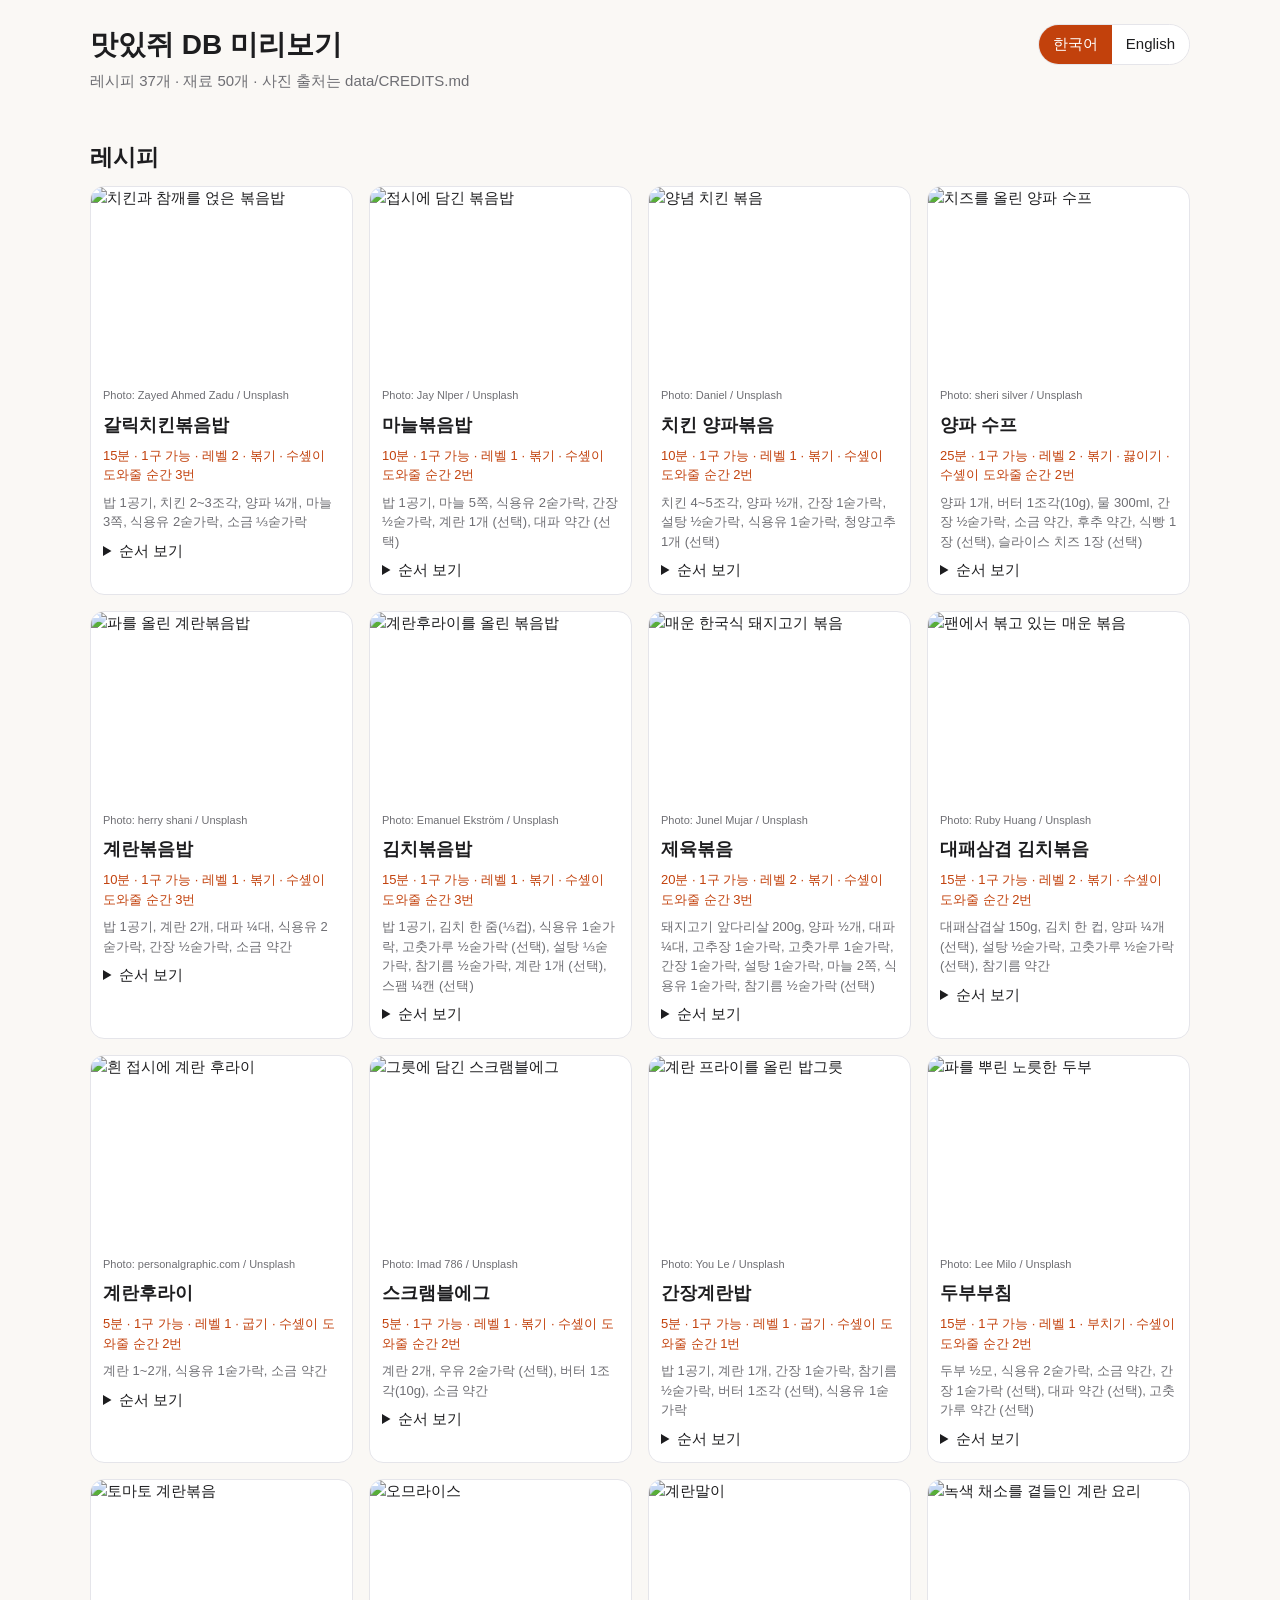
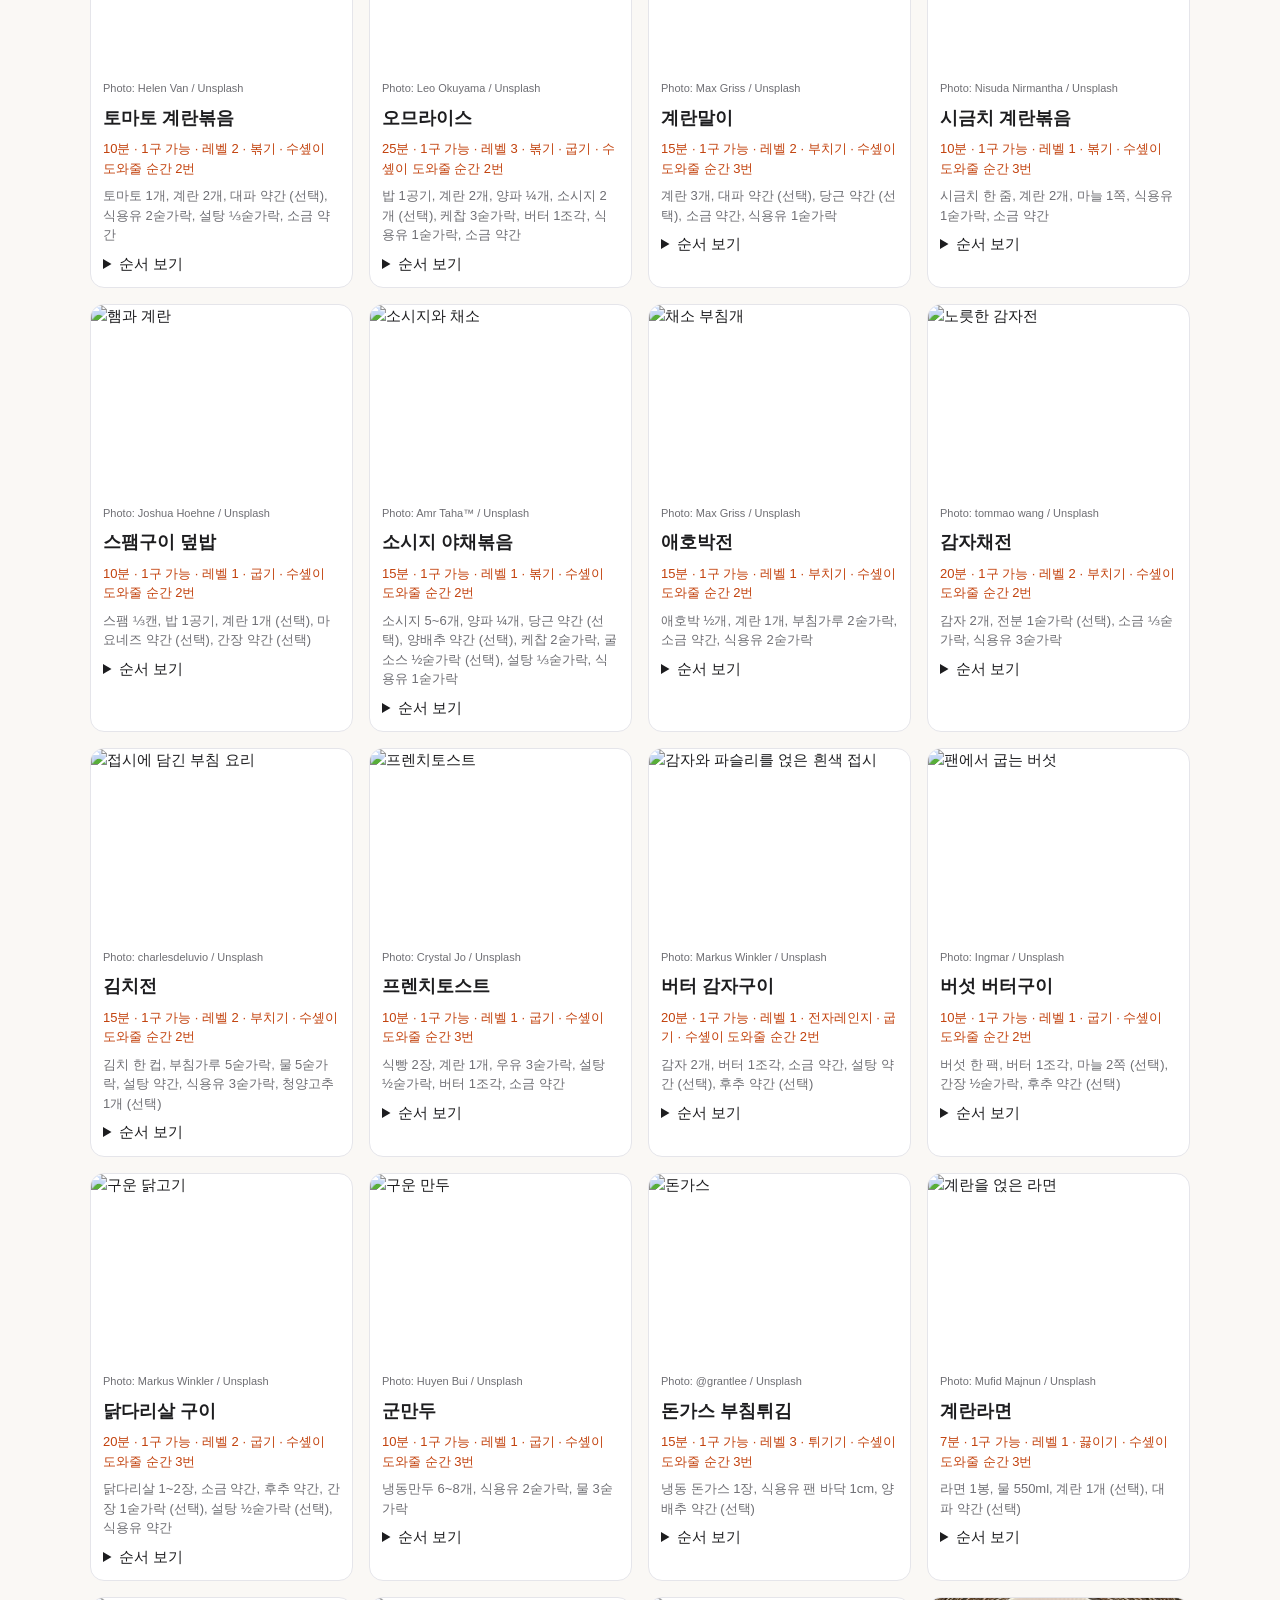
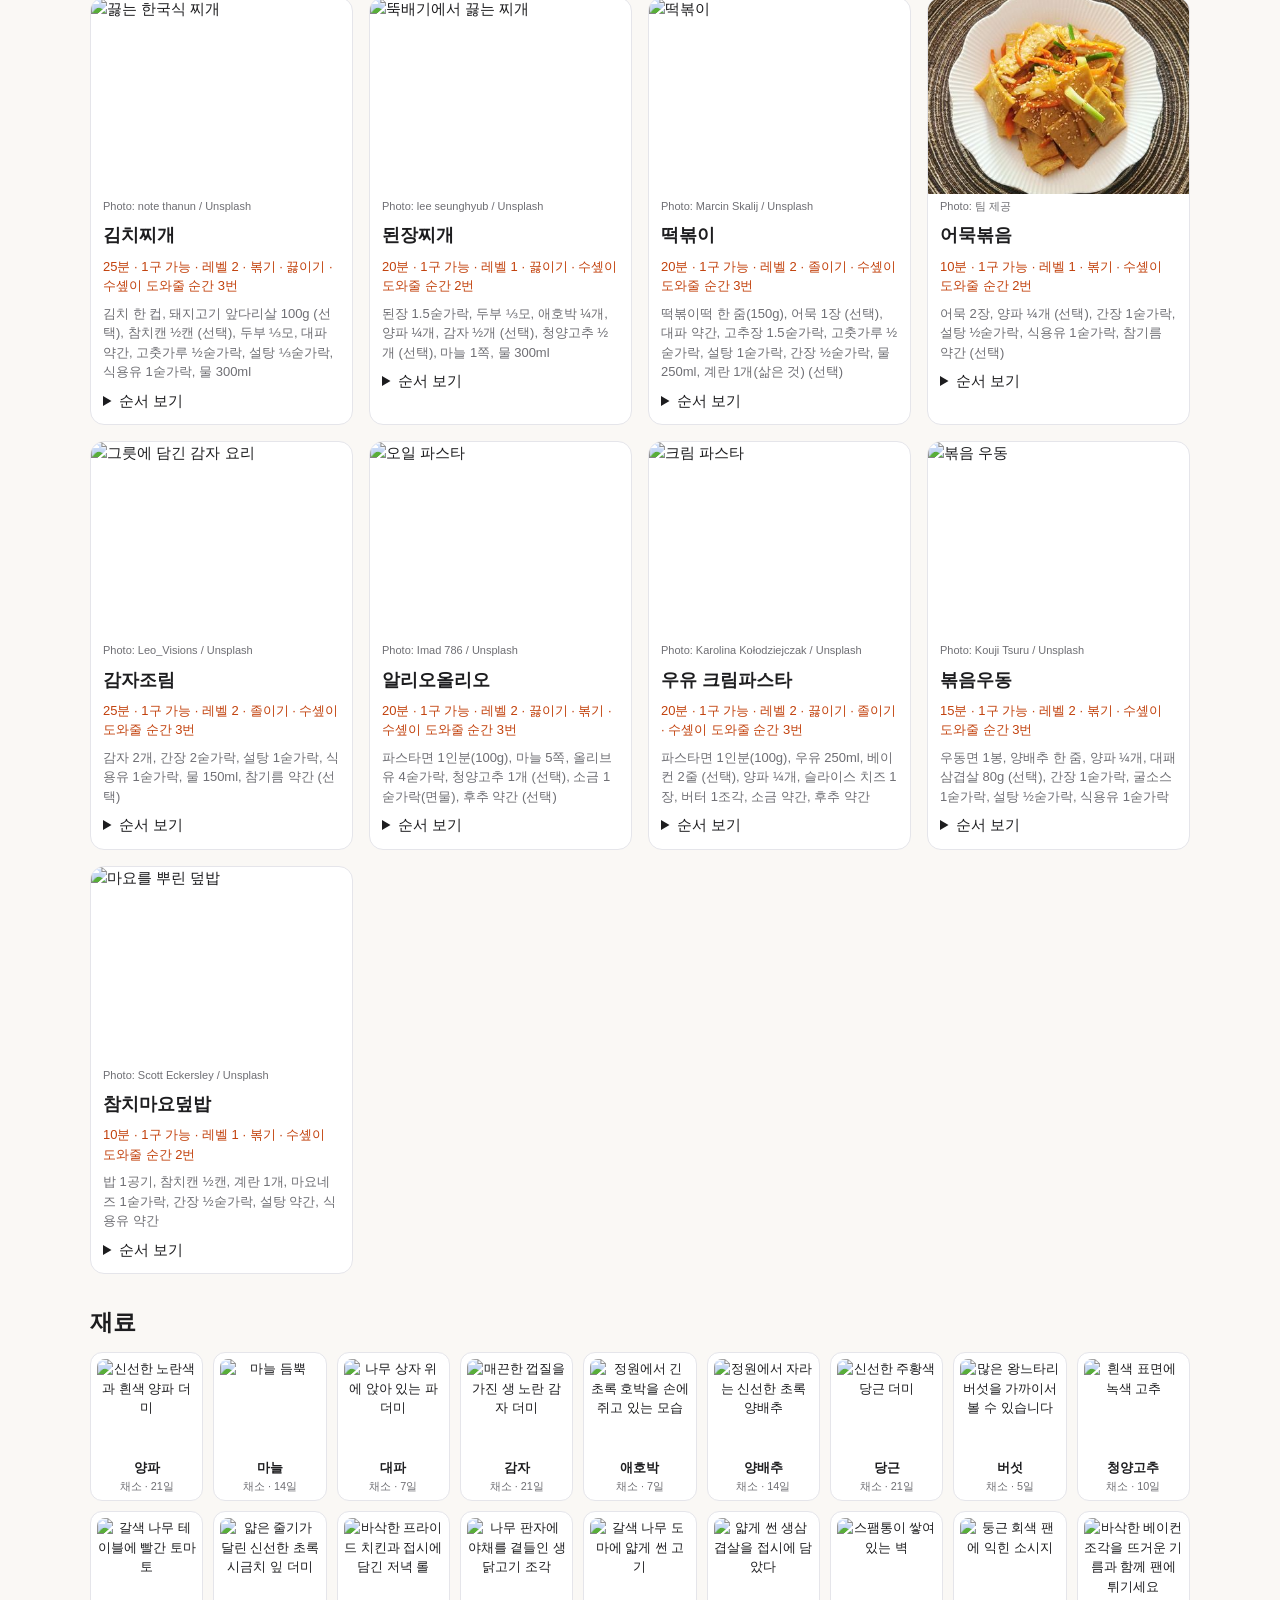
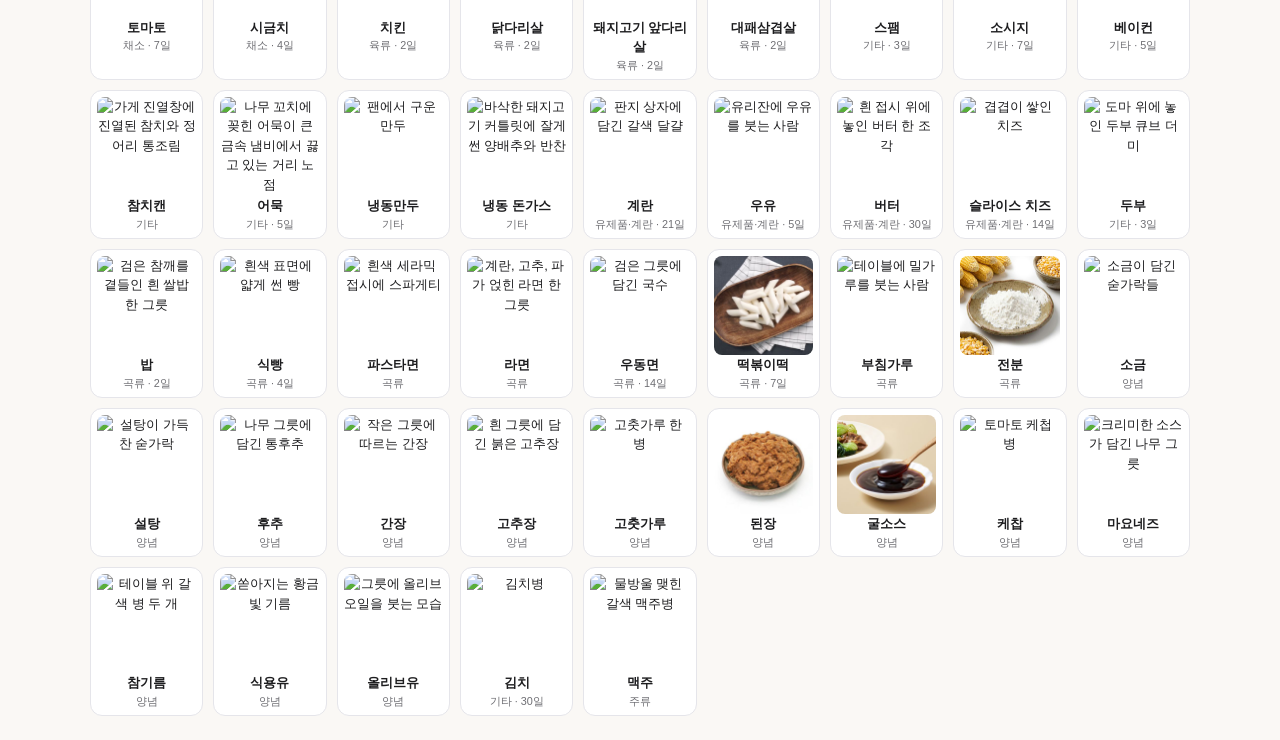
==== commit 71a5c011: "[GUI] 한/영 전환, 화면 문구, DB 영어 칸" ====
--- a/data/preview.html
+++ b/data/preview.html
@@ -15,156 +15,166 @@
 .tiles{display:grid;grid-template-columns:repeat(auto-fill,minmax(110px,1fr));gap:10px}
 .tile{background:var(--card);border:1px solid var(--line);border-radius:12px;padding:6px;text-align:center;font-size:13px}
 .timg{width:100%;aspect-ratio:1;object-fit:cover;border-radius:8px;display:block} .tile small{display:block;color:var(--mut)}
+html[lang=ko] .en, html[lang=en] .ko{display:none}
+.top{display:flex;justify-content:space-between;align-items:flex-start;gap:12px;flex-wrap:wrap}
+.sw{display:inline-flex;border:1px solid var(--line);border-radius:999px;overflow:hidden}
+.sw button{border:0;background:var(--card);color:var(--fg);padding:8px 14px;font:inherit;cursor:pointer}
+.sw button[aria-pressed=true]{background:var(--acc);color:#fff}
 </style></head><body><main>
-<h1>맛있쥐 DB 미리보기</h1><p class="sub">레시피 37개 · 재료 50개 · 사진은 Unsplash 무료 사진 (출처는 data/CREDITS.md)</p>
-<h2>레시피</h2><div class="grid"><article class="card"><img class="hero" src="https://images.unsplash.com/photo-1788090485550-ca71c6d578fb?w=400&amp;q=70&amp;fm=jpg&amp;fit=crop" alt="치킨과 참깨를 얹은 볶음밥" loading="lazy"><div class="cr">Photo: Zayed Ahmed Zadu / Unsplash</div>
-<h3>갈릭치킨볶음밥</h3>
-<p class="meta">15분 · 1구 가능 · 레벨 2 · 볶기 · 수솊이 도와줄 순간 3번</p>
-<p class="ing">밥 1공기, 치킨 2~3조각, 양파 ¼개, 마늘 3쪽, 식용유 2숟가락, 소금 ⅓숟가락</p>
-<details><summary>순서 보기</summary><ol><li>기름 2숟가락, 약불로 마늘 볶기<div class="sc">수솊 · 수솊이 색을 봐줄게요<br><span>보는 것: 마늘 가장자리가 연한 금색</span></div></li><li>양파 넣고 투명해질 때까지 볶기</li><li>치킨 넣고 겉 데우기<div class="sc">수솊 · 수솊이 뒤집을 때를 봐줄게요<br><span>보는 것: 치킨 아랫면 튀김옷 색이 진해짐</span></div></li><li>밥 넣고 눌러 펴서 볶기<div class="sc">수솊 · 수솊이 눌어붙기 전에 알려줄게요<br><span>보는 것: 팬 바닥에서 타닥 소리가 커짐, 밥알 가장자리 갈색</span></div></li><li>소금 ⅓숟가락으로 간하기</li></ol></details></article><article class="card"><img class="hero" src="https://images.unsplash.com/photo-1609570324378-ec0c4c9b6ba8?w=400&amp;q=70&amp;fm=jpg&amp;fit=crop" alt="접시에 담긴 볶음밥" loading="lazy"><div class="cr">Photo: Jay Nlper / Unsplash</div>
-<h3>마늘볶음밥</h3>
-<p class="meta">10분 · 1구 가능 · 레벨 1 · 볶기 · 수솊이 도와줄 순간 2번</p>
-<p class="ing">밥 1공기, 마늘 5쪽, 식용유 2숟가락, 간장 ½숟가락, 계란 1개 (선택), 대파 약간 (선택)</p>
-<details><summary>순서 보기</summary><ol><li>찬 팬에 기름과 마늘 넣고 약불로 켜기</li><li>마늘이 금색이 될 때까지 볶기<div class="sc">수솊 · 수솊이 색을 봐줄게요<br><span>보는 것: 마늘이 금색, 기포가 잦아듦</span></div></li><li>밥 넣고 눌러 펴서 볶기<div class="sc">수솊 · 수솊이 눌어붙기 전에 알려줄게요<br><span>보는 것: 타닥 소리가 커짐</span></div></li><li>팬 가장자리에 간장 ½숟가락 둘러 눌리기</li><li>계란후라이를 올려 마무리 (선택)</li></ol></details></article><article class="card"><img class="hero" src="https://images.unsplash.com/photo-1695606452836-c3c6e62d407b?w=400&amp;q=70&amp;fm=jpg&amp;fit=crop" alt="양념 치킨 볶음" loading="lazy"><div class="cr">Photo: Daniel / Unsplash</div>
-<h3>치킨 양파볶음</h3>
-<p class="meta">10분 · 1구 가능 · 레벨 1 · 볶기 · 수솊이 도와줄 순간 2번</p>
-<p class="ing">치킨 4~5조각, 양파 ½개, 간장 1숟가락, 설탕 ½숟가락, 식용유 1숟가락, 청양고추 1개 (선택)</p>
-<details><summary>순서 보기</summary><ol><li>기름 두르고 중불에서 양파 볶기</li><li>치킨 넣고 한 면 데우기<div class="sc">수솊 · 수솊이 뒤집을 때를 봐줄게요<br><span>보는 것: 아랫면 튀김옷이 다시 바삭, 색이 진해짐</span></div></li><li>섞어둔 소스 붓고 빠르게 섞기<div class="sc">수솊 · 수솊이 불 줄일 때를 알려줄게요<br><span>보는 것: 소스가 바글바글 끓기 시작</span></div></li><li>소스가 거의 졸면 불 끄기</li></ol></details></article><article class="card"><img class="hero" src="https://images.unsplash.com/photo-1549203438-a7696aed4dac?w=400&amp;q=70&amp;fm=jpg&amp;fit=crop" alt="치즈를 올린 양파 수프" loading="lazy"><div class="cr">Photo: sheri silver / Unsplash</div>
-<h3>양파 수프</h3>
-<p class="meta">25분 · 1구 가능 · 레벨 2 · 볶기 · 끓이기 · 수솊이 도와줄 순간 2번</p>
-<p class="ing">양파 1개, 버터 1조각(10g), 물 300ml, 간장 ½숟가락, 소금 약간, 후추 약간, 식빵 1장 (선택), 슬라이스 치즈 1장 (선택)</p>
-<details><summary>순서 보기</summary><ol><li>버터 녹이고 중약불로 양파 볶기</li><li>양파가 갈색이 될 때까지 계속 볶기<div class="sc">수솊 · 수솊이 색을 봐줄게요<br><span>보는 것: 양파가 진한 갈색, 바닥에 갈색 막</span></div></li><li>물 300ml, 간장 넣고 끓이기<div class="sc">수솊 · 수솊이 끓어 넘치기 전에 알려줄게요<br><span>보는 것: 냄비 가장자리 거품이 올라옴</span></div></li><li>약불로 10분 끓이고 소금·후추로 간하기</li><li>식빵·치즈 올려 마무리 (선택)</li></ol></details></article><article class="card"><img class="hero" src="https://images.unsplash.com/photo-1664717698774-84f62382613b?w=400&amp;q=70&amp;fm=jpg&amp;fit=crop" alt="파를 올린 계란볶음밥" loading="lazy"><div class="cr">Photo: herry shani / Unsplash</div>
-<h3>계란볶음밥</h3>
-<p class="meta">10분 · 1구 가능 · 레벨 1 · 볶기 · 수솊이 도와줄 순간 3번</p>
-<p class="ing">밥 1공기, 계란 2개, 대파 ¼대, 식용유 2숟가락, 간장 ½숟가락, 소금 약간</p>
-<details><summary>순서 보기</summary><ol><li>기름 두르고 약불로 파 볶아 파기름 내기<div class="sc">수솊 · 수솊이 색을 봐줄게요<br><span>보는 것: 파 가장자리가 노릇해지기 직전</span></div></li><li>계란 붓고 반쯤 익으면 바로 밥 넣기<div class="sc">수솊 · 수솊이 다 됐을 때 알려줄게요<br><span>보는 것: 계란이 반쯤 몽글, 아직 촉촉</span></div></li><li>밥을 눌러 펴며 섞어 볶기<div class="sc">수솊 · 수솊이 눌어붙기 전에 알려줄게요<br><span>보는 것: 타닥 소리가 커짐</span></div></li><li>간장 ½숟가락, 소금으로 간하기</li></ol></details></article><article class="card"><img class="hero" src="https://images.unsplash.com/photo-1600688654899-379ec76aca42?w=400&amp;q=70&amp;fm=jpg&amp;fit=crop" alt="계란후라이를 올린 볶음밥" loading="lazy"><div class="cr">Photo: Emanuel Ekström / Unsplash</div>
-<h3>김치볶음밥</h3>
-<p class="meta">15분 · 1구 가능 · 레벨 1 · 볶기 · 수솊이 도와줄 순간 3번</p>
-<p class="ing">밥 1공기, 김치 한 줌(⅓컵), 식용유 1숟가락, 고춧가루 ½숟가락 (선택), 설탕 ⅓숟가락, 참기름 ½숟가락, 계란 1개 (선택), 스팸 ¼캔 (선택)</p>
-<details><summary>순서 보기</summary><ol><li>기름 두르고 중불로 김치와 설탕 볶기<div class="sc">수솊 · 수솊이 색을 봐줄게요<br><span>보는 것: 김치가 투명해지고 가장자리가 살짝 진해짐</span></div></li><li>고춧가루 넣고 10초만 볶기<div class="sc">수솊 · 수솊이 불 줄일 때를 알려줄게요<br><span>보는 것: 고춧가루가 기름에 닿아 색이 짙어짐</span></div></li><li>밥 넣고 눌러 펴서 볶기<div class="sc">수솊 · 수솊이 눌어붙기 전에 알려줄게요<br><span>보는 것: 타닥 소리가 커짐</span></div></li><li>불 끄고 참기름 둘러 섞기</li><li>계란후라이 올리기 (선택)</li></ol></details></article><article class="card"><img class="hero" src="https://images.unsplash.com/photo-1777598405371-e657109ddd50?w=400&amp;q=70&amp;fm=jpg&amp;fit=crop" alt="매운 한국식 돼지고기 볶음" loading="lazy"><div class="cr">Photo: Junel Mujar / Unsplash</div>
-<h3>제육볶음</h3>
-<p class="meta">20분 · 1구 가능 · 레벨 2 · 볶기 · 수솊이 도와줄 순간 3번</p>
-<p class="ing">돼지고기 앞다리살 200g, 양파 ½개, 대파 ¼대, 고추장 1숟가락, 고춧가루 1숟가락, 간장 1숟가락, 설탕 1숟가락, 마늘 2쪽, 식용유 1숟가락, 참기름 ½숟가락 (선택)</p>
-<details><summary>순서 보기</summary><ol><li>기름 두르고 중불에 양념한 고기 펼쳐 넣기</li><li>고기 겉이 하얗게 익을 때까지 볶기<div class="sc">수솊 · 수솊이 색을 봐줄게요<br><span>보는 것: 분홍색이 사라지고 가장자리가 갈색</span></div></li><li>양파 넣고 볶기<div class="sc">수솊 · 수솊이 불 줄일 때를 알려줄게요<br><span>보는 것: 양념이 바닥에 진하게 눌기 시작, 연기</span></div></li><li>대파 넣고 1분, 참기름으로 마무리<div class="sc">수솊 · 수솊이 다 됐을 때 알려줄게요<br><span>보는 것: 대파 숨이 살짝 죽음</span></div></li></ol></details></article><article class="card"><img class="hero" src="https://images.unsplash.com/photo-1752826892253-d89531507b1d?w=400&amp;q=70&amp;fm=jpg&amp;fit=crop" alt="팬에서 볶고 있는 매운 볶음" loading="lazy"><div class="cr">Photo: Ruby Huang / Unsplash</div>
-<h3>대패삼겹 김치볶음</h3>
-<p class="meta">15분 · 1구 가능 · 레벨 2 · 볶기 · 수솊이 도와줄 순간 2번</p>
-<p class="ing">대패삼겹살 150g, 김치 한 컵, 양파 ¼개 (선택), 설탕 ½숟가락, 고춧가루 ½숟가락 (선택), 참기름 약간</p>
-<details><summary>순서 보기</summary><ol><li>기름 없이 팬에 대패삼겹 펼쳐 굽기<div class="sc">수솊 · 수솊이 색을 봐줄게요<br><span>보는 것: 고기 가장자리가 갈색, 기름이 고임</span></div></li><li>고기 기름에 김치와 설탕 넣고 볶기</li><li>김치가 투명해질 때까지 볶기<div class="sc">수솊 · 수솊이 불 줄일 때를 알려줄게요<br><span>보는 것: 바닥이 진하게 눌기 시작</span></div></li><li>참기름 둘러 마무리</li></ol></details></article><article class="card"><img class="hero" src="https://images.unsplash.com/photo-1691480184494-d9f822edd4d1?w=400&amp;q=70&amp;fm=jpg&amp;fit=crop" alt="흰 접시에 계란 후라이" loading="lazy"><div class="cr">Photo: personalgraphic.com / Unsplash</div>
-<h3>계란후라이</h3>
-<p class="meta">5분 · 1구 가능 · 레벨 1 · 굽기 · 수솊이 도와줄 순간 2번</p>
-<p class="ing">계란 1~2개, 식용유 1숟가락, 소금 약간</p>
-<details><summary>순서 보기</summary><ol><li>기름 두르고 중불에서 팬 달구기</li><li>계란 넣기<div class="sc">수솊 · 수솊이 불 줄일 때를 알려줄게요<br><span>보는 것: 흰자 가장자리가 하얗게 굳고 지글거림</span></div></li><li>흰자가 다 하얘지면 불 끄기 (반숙) / 1분 더 (완숙)<div class="sc">수솊 · 수솊이 다 됐을 때 알려줄게요<br><span>보는 것: 노른자 위 투명한 흰자가 하얘짐</span></div></li></ol></details></article><article class="card"><img class="hero" src="https://images.unsplash.com/photo-1687630433653-e6c9faec95b3?w=400&amp;q=70&amp;fm=jpg&amp;fit=crop" alt="그릇에 담긴 스크램블에그" loading="lazy"><div class="cr">Photo: Imad 786 / Unsplash</div>
-<h3>스크램블에그</h3>
-<p class="meta">5분 · 1구 가능 · 레벨 1 · 볶기 · 수솊이 도와줄 순간 2번</p>
-<p class="ing">계란 2개, 우유 2숟가락 (선택), 버터 1조각(10g), 소금 약간</p>
-<details><summary>순서 보기</summary><ol><li>약불에서 버터 녹이기<div class="sc">수솊 · 수솊이 불 줄일 때를 알려줄게요<br><span>보는 것: 버터 거품이 갈색으로 변하기 시작</span></div></li><li>계란 붓고 주걱으로 크게 밀기</li><li>80%만 익었을 때 불 끄기<div class="sc">수솊 · 수솊이 다 됐을 때 알려줄게요<br><span>보는 것: 몽글몽글, 표면이 아직 촉촉하게 반짝임</span></div></li></ol></details></article><article class="card"><img class="hero" src="https://images.unsplash.com/photo-1774428755031-0991c8901f08?w=400&amp;q=70&amp;fm=jpg&amp;fit=crop" alt="계란 프라이를 올린 밥그릇" loading="lazy"><div class="cr">Photo: You Le / Unsplash</div>
-<h3>간장계란밥</h3>
-<p class="meta">5분 · 1구 가능 · 레벨 1 · 굽기 · 수솊이 도와줄 순간 1번</p>
-<p class="ing">밥 1공기, 계란 1개, 간장 1숟가락, 참기름 ½숟가락, 버터 1조각 (선택), 식용유 1숟가락</p>
-<details><summary>순서 보기</summary><ol><li>계란후라이 반숙으로 굽기<div class="sc">수솊 · 수솊이 다 됐을 때 알려줄게요<br><span>보는 것: 흰자는 익고 노른자는 볼록</span></div></li><li>따뜻한 밥에 후라이·버터 올리기</li><li>간장·참기름 둘러 비비기</li></ol></details></article><article class="card"><img class="hero" src="https://images.unsplash.com/photo-1762305194201-077e7e23ccf2?w=400&amp;q=70&amp;fm=jpg&amp;fit=crop" alt="파를 뿌린 노릇한 두부" loading="lazy"><div class="cr">Photo: Lee Milo / Unsplash</div>
-<h3>두부부침</h3>
-<p class="meta">15분 · 1구 가능 · 레벨 1 · 부치기 · 수솊이 도와줄 순간 2번</p>
-<p class="ing">두부 ½모, 식용유 2숟가락, 소금 약간, 간장 1숟가락 (선택), 대파 약간 (선택), 고춧가루 약간 (선택)</p>
-<details><summary>순서 보기</summary><ol><li>기름 두르고 중불에서 팬 달구기</li><li>두부 올리고 건드리지 않기<div class="sc">수솊 · 수솊이 뒤집을 때를 봐줄게요<br><span>보는 것: 아랫면 가장자리가 노릇, 팬에서 저절로 떨어짐</span></div></li><li>뒤집어서 반대쪽도 노릇하게<div class="sc">수솊 · 수솊이 다 됐을 때 알려줄게요<br><span>보는 것: 양면 노릇한 갈색</span></div></li><li>간장 양념 곁들이기 (선택)</li></ol></details></article><article class="card"><img class="hero" src="https://images.unsplash.com/photo-1629180052394-bedb0e4445fd?w=400&amp;q=70&amp;fm=jpg&amp;fit=crop" alt="토마토 계란볶음" loading="lazy"><div class="cr">Photo: Helen Van / Unsplash</div>
-<h3>토마토 계란볶음</h3>
-<p class="meta">10분 · 1구 가능 · 레벨 2 · 볶기 · 수솊이 도와줄 순간 2번</p>
-<p class="ing">토마토 1개, 계란 2개, 대파 약간 (선택), 식용유 2숟가락, 설탕 ⅓숟가락, 소금 약간</p>
-<details><summary>순서 보기</summary><ol><li>기름 두르고 계란 부어 반만 익혀 꺼내두기<div class="sc">수솊 · 수솊이 다 됐을 때 알려줄게요<br><span>보는 것: 가장자리만 부풀고 가운데는 촉촉</span></div></li><li>같은 팬에 토마토 볶기<div class="sc">수솊 · 수솊이 색을 봐줄게요<br><span>보는 것: 토마토 껍질이 벗겨지고 즙이 나옴</span></div></li><li>계란 다시 넣고 설탕·소금으로 간하기</li><li>크게 한두 번만 섞고 불 끄기</li></ol></details></article><article class="card"><img class="hero" src="https://images.unsplash.com/photo-1743148509702-2198b23ede1c?w=400&amp;q=70&amp;fm=jpg&amp;fit=crop" alt="오므라이스" loading="lazy"><div class="cr">Photo: Leo Okuyama / Unsplash</div>
-<h3>오므라이스</h3>
-<p class="meta">25분 · 1구 가능 · 레벨 3 · 볶기 · 굽기 · 수솊이 도와줄 순간 2번</p>
-<p class="ing">밥 1공기, 계란 2개, 양파 ¼개, 소시지 2개 (선택), 케찹 3숟가락, 버터 1조각, 식용유 1숟가락, 소금 약간</p>
-<details><summary>순서 보기</summary><ol><li>양파·소시지 볶다가 케찹 2숟가락 넣고 볶기<div class="sc">수솊 · 수솊이 눌어붙기 전에 알려줄게요<br><span>보는 것: 케찹이 바닥에 눌기 시작</span></div></li><li>밥 넣고 볶아서 그릇에 담아두기</li><li>팬을 닦고 약불에서 버터 녹이기</li><li>계란 부어 가장자리만 익히기<div class="sc">수솊 · 수솊이 다 됐을 때 알려줄게요<br><span>보는 것: 가장자리는 굳고 가운데는 흐르는 상태</span></div></li><li>계란을 밥 위에 덮고 케찹 뿌리기</li></ol></details></article><article class="card"><img class="hero" src="https://images.unsplash.com/photo-1606501129419-38058bd81ddc?w=400&amp;q=70&amp;fm=jpg&amp;fit=crop" alt="계란말이" loading="lazy"><div class="cr">Photo: Max Griss / Unsplash</div>
-<h3>계란말이</h3>
-<p class="meta">15분 · 1구 가능 · 레벨 2 · 부치기 · 수솊이 도와줄 순간 3번</p>
-<p class="ing">계란 3개, 대파 약간 (선택), 당근 약간 (선택), 소금 약간, 식용유 1숟가락</p>
-<details><summary>순서 보기</summary><ol><li>기름 얇게 두르고 약불에 계란물 ⅓ 붓기<div class="sc">수솊 · 수솊이 불 줄일 때를 알려줄게요<br><span>보는 것: 계란물이 바로 부풀며 지글거림</span></div></li><li>윗면이 반쯤 굳으면 끝에서부터 말기<div class="sc">수솊 · 수솊이 뒤집을 때를 봐줄게요<br><span>보는 것: 윗면 70%가 굳고 가장자리가 들림</span></div></li><li>빈 자리에 남은 계란물 부어 이어 말기</li><li>다 말면 굴려가며 겉 익히기<div class="sc">수솊 · 수솊이 다 됐을 때 알려줄게요<br><span>보는 것: 겉면 연한 노란색 유지, 갈색 반점 없음</span></div></li></ol></details></article><article class="card"><img class="hero" src="https://images.unsplash.com/photo-1579353446482-1005b0adea1d?w=400&amp;q=70&amp;fm=jpg&amp;fit=crop" alt="녹색 채소를 곁들인 계란 요리" loading="lazy"><div class="cr">Photo: Nisuda Nirmantha / Unsplash</div>
-<h3>시금치 계란볶음</h3>
-<p class="meta">10분 · 1구 가능 · 레벨 1 · 볶기 · 수솊이 도와줄 순간 3번</p>
-<p class="ing">시금치 한 줌, 계란 2개, 마늘 1쪽, 식용유 1숟가락, 소금 약간</p>
-<details><summary>순서 보기</summary><ol><li>계란 스크램블해서 덜어두기<div class="sc">수솊 · 수솊이 다 됐을 때 알려줄게요<br><span>보는 것: 몽글하고 촉촉</span></div></li><li>마늘 볶다가 시금치 넣기<div class="sc">수솊 · 수솊이 색을 봐줄게요<br><span>보는 것: 마늘 향, 연한 금색</span></div></li><li>시금치 숨이 죽으면 계란 넣고 소금 간<div class="sc">수솊 · 수솊이 다 됐을 때 알려줄게요<br><span>보는 것: 시금치 부피가 절반, 진한 초록</span></div></li></ol></details></article><article class="card"><img class="hero" src="https://images.unsplash.com/photo-1602647433549-808d521e3479?w=400&amp;q=70&amp;fm=jpg&amp;fit=crop" alt="햄과 계란" loading="lazy"><div class="cr">Photo: Joshua Hoehne / Unsplash</div>
-<h3>스팸구이 덮밥</h3>
-<p class="meta">10분 · 1구 가능 · 레벨 1 · 굽기 · 수솊이 도와줄 순간 2번</p>
-<p class="ing">스팸 ⅓캔, 밥 1공기, 계란 1개 (선택), 마요네즈 약간 (선택), 간장 약간 (선택)</p>
-<details><summary>순서 보기</summary><ol><li>기름 없이 중불에서 스팸 굽기<div class="sc">수솊 · 수솊이 뒤집을 때를 봐줄게요<br><span>보는 것: 아랫면이 진한 갈색, 지글 소리</span></div></li><li>반대쪽도 굽기<div class="sc">수솊 · 수솊이 다 됐을 때 알려줄게요<br><span>보는 것: 양면 갈색</span></div></li><li>밥 위에 올리고 계란후라이·마요 곁들이기</li></ol></details></article><article class="card"><img class="hero" src="https://images.unsplash.com/photo-1592259695987-4aa79c3c34a6?w=400&amp;q=70&amp;fm=jpg&amp;fit=crop" alt="소시지와 채소" loading="lazy"><div class="cr">Photo: Amr Taha™ / Unsplash</div>
-<h3>소시지 야채볶음</h3>
-<p class="meta">15분 · 1구 가능 · 레벨 1 · 볶기 · 수솊이 도와줄 순간 2번</p>
-<p class="ing">소시지 5~6개, 양파 ¼개, 당근 약간 (선택), 양배추 약간 (선택), 케찹 2숟가락, 굴소스 ½숟가락 (선택), 설탕 ⅓숟가락, 식용유 1숟가락</p>
-<details><summary>순서 보기</summary><ol><li>소시지 먼저 굴려가며 굽기<div class="sc">수솊 · 수솊이 색을 봐줄게요<br><span>보는 것: 칼집이 벌어지고 겉이 갈색</span></div></li><li>채소 넣고 볶기</li><li>소스 넣고 졸이기<div class="sc">수솊 · 수솊이 눌어붙기 전에 알려줄게요<br><span>보는 것: 소스가 끈적, 바닥에 붙기 시작</span></div></li></ol></details></article><article class="card"><img class="hero" src="https://images.unsplash.com/photo-1607095591644-9f97a2099c92?w=400&amp;q=70&amp;fm=jpg&amp;fit=crop" alt="채소 부침개" loading="lazy"><div class="cr">Photo: Max Griss / Unsplash</div>
-<h3>애호박전</h3>
-<p class="meta">15분 · 1구 가능 · 레벨 1 · 부치기 · 수솊이 도와줄 순간 2번</p>
-<p class="ing">애호박 ½개, 계란 1개, 부침가루 2숟가락, 소금 약간, 식용유 2숟가락</p>
-<details><summary>순서 보기</summary><ol><li>기름 두르고 중약불에서 팬 달구기</li><li>애호박 올려 굽기<div class="sc">수솊 · 수솊이 뒤집을 때를 봐줄게요<br><span>보는 것: 계란옷 가장자리가 노릇, 윗면 계란이 굳음</span></div></li><li>반대쪽도 굽기<div class="sc">수솊 · 수솊이 다 됐을 때 알려줄게요<br><span>보는 것: 양면 연한 노란빛, 갈색 반점 약간</span></div></li></ol></details></article><article class="card"><img class="hero" src="https://images.unsplash.com/photo-1783684522943-7ab49ce47d43?w=400&amp;q=70&amp;fm=jpg&amp;fit=crop" alt="노릇한 감자전" loading="lazy"><div class="cr">Photo: tommao wang / Unsplash</div>
-<h3>감자채전</h3>
-<p class="meta">20분 · 1구 가능 · 레벨 2 · 부치기 · 수솊이 도와줄 순간 2번</p>
-<p class="ing">감자 2개, 전분 1숟가락 (선택), 소금 ⅓숟가락, 식용유 3숟가락</p>
-<details><summary>순서 보기</summary><ol><li>기름 넉넉히 두르고 중불에서 달구기</li><li>감자채를 얇고 넓게 펴서 꾹 누르기</li><li>아랫면 노릇하게 굽기<div class="sc">수솊 · 수솊이 뒤집을 때를 봐줄게요<br><span>보는 것: 가장자리 갈색, 팬을 흔들면 통째로 미끄러짐</span></div></li><li>기름 조금 더 두르고 반대쪽 굽기<div class="sc">수솊 · 수솊이 다 됐을 때 알려줄게요<br><span>보는 것: 양면 바삭한 갈색, 소리가 잦아듦</span></div></li></ol></details></article><article class="card"><img class="hero" src="https://images.unsplash.com/photo-1540162579464-e90ec977bd67?w=400&amp;q=70&amp;fm=jpg&amp;fit=crop" alt="접시에 담긴 부침 요리" loading="lazy"><div class="cr">Photo: charlesdeluvio / Unsplash</div>
-<h3>김치전</h3>
-<p class="meta">15분 · 1구 가능 · 레벨 2 · 부치기 · 수솊이 도와줄 순간 2번</p>
-<p class="ing">김치 한 컵, 부침가루 5숟가락, 물 5숟가락, 설탕 약간, 식용유 3숟가락, 청양고추 1개 (선택)</p>
-<details><summary>순서 보기</summary><ol><li>기름 넉넉히, 중불에서 팬 달구기</li><li>반죽 얇게 펴기<div class="sc">수솊 · 수솊이 뒤집을 때를 봐줄게요<br><span>보는 것: 가장자리가 바삭한 갈색, 윗면 반죽이 반 이상 익음</span></div></li><li>뒤집고 뒤집개로 꾹 누르기</li><li>반대쪽도 바삭하게<div class="sc">수솊 · 수솊이 다 됐을 때 알려줄게요<br><span>보는 것: 양면 갈색, 지글 소리가 작아짐</span></div></li></ol></details></article><article class="card"><img class="hero" src="https://images.unsplash.com/photo-1595044643502-616eeebbdff3?w=400&amp;q=70&amp;fm=jpg&amp;fit=crop" alt="프렌치토스트" loading="lazy"><div class="cr">Photo: Crystal Jo / Unsplash</div>
-<h3>프렌치토스트</h3>
-<p class="meta">10분 · 1구 가능 · 레벨 1 · 굽기 · 수솊이 도와줄 순간 3번</p>
-<p class="ing">식빵 2장, 계란 1개, 우유 3숟가락, 설탕 ½숟가락, 버터 1조각, 소금 약간</p>
-<details><summary>순서 보기</summary><ol><li>약불에서 버터 녹이기<div class="sc">수솊 · 수솊이 불 줄일 때를 알려줄게요<br><span>보는 것: 버터 거품이 갈색으로 변하기 시작</span></div></li><li>계란물 적신 빵 굽기<div class="sc">수솊 · 수솊이 뒤집을 때를 봐줄게요<br><span>보는 것: 아랫면 진한 노란 갈색</span></div></li><li>반대쪽 굽기<div class="sc">수솊 · 수솊이 다 됐을 때 알려줄게요<br><span>보는 것: 양면 노릇, 가운데 눌러보면 탄력</span></div></li></ol></details></article><article class="card"><img class="hero" src="https://images.unsplash.com/photo-1633959639799-6d3f66e05710?w=400&amp;q=70&amp;fm=jpg&amp;fit=crop" alt="감자와 파슬리를 얹은 흰색 접시" loading="lazy"><div class="cr">Photo: Markus Winkler / Unsplash</div>
-<h3>버터 감자구이</h3>
-<p class="meta">20분 · 1구 가능 · 레벨 1 · 전자레인지 · 굽기 · 수솊이 도와줄 순간 2번</p>
-<p class="ing">감자 2개, 버터 1조각, 소금 약간, 설탕 약간 (선택), 후추 약간 (선택)</p>
-<details><summary>순서 보기</summary><ol><li>팬에 버터 녹이고 익힌 감자 넣기</li><li>굴려가며 겉을 굽기<div class="sc">수솊 · 수솊이 색을 봐줄게요<br><span>보는 것: 면마다 노릇한 갈색</span></div></li><li>소금·설탕·후추로 간하고 불 끄기<div class="sc">수솊 · 수솊이 다 됐을 때 알려줄게요<br><span>보는 것: 모든 면이 노릇</span></div></li></ol></details></article><article class="card"><img class="hero" src="https://images.unsplash.com/photo-1733940501793-7e7a15c253f6?w=400&amp;q=70&amp;fm=jpg&amp;fit=crop" alt="팬에서 굽는 버섯" loading="lazy"><div class="cr">Photo: Ingmar / Unsplash</div>
-<h3>버섯 버터구이</h3>
-<p class="meta">10분 · 1구 가능 · 레벨 1 · 굽기 · 수솊이 도와줄 순간 2번</p>
-<p class="ing">버섯 한 팩, 버터 1조각, 마늘 2쪽 (선택), 간장 ½숟가락, 후추 약간 (선택)</p>
-<details><summary>순서 보기</summary><ol><li>중불에서 버섯을 기름 없이 펼쳐 굽기<div class="sc">수솊 · 수솊이 뒤집을 때를 봐줄게요<br><span>보는 것: 아랫면 갈색, 물이 나왔다가 졸아듦</span></div></li><li>버터·마늘 넣고 섞기<div class="sc">수솊 · 수솊이 불 줄일 때를 알려줄게요<br><span>보는 것: 버터 거품이 갈색으로</span></div></li><li>간장 한 바퀴 두르고 불 끄기</li></ol></details></article><article class="card"><img class="hero" src="https://images.unsplash.com/photo-1583579366395-c0a857d2182a?w=400&amp;q=70&amp;fm=jpg&amp;fit=crop" alt="구운 닭고기" loading="lazy"><div class="cr">Photo: Markus Winkler / Unsplash</div>
-<h3>닭다리살 구이</h3>
-<p class="meta">20분 · 1구 가능 · 레벨 2 · 굽기 · 수솊이 도와줄 순간 3번</p>
-<p class="ing">닭다리살 1~2장, 소금 약간, 후추 약간, 간장 1숟가락 (선택), 설탕 ½숟가락 (선택), 식용유 약간</p>
-<details><summary>순서 보기</summary><ol><li>껍질 쪽을 아래로, 중약불에서 굽기</li><li>껍질이 바삭해질 때까지 그대로 두기<div class="sc">수솊 · 수솊이 뒤집을 때를 봐줄게요<br><span>보는 것: 껍질 노릇한 갈색, 옆면 ⅔가 하얗게 익음</span></div></li><li>뒤집고 뚜껑 덮어 3분<div class="sc">수솊 · 수솊이 다 됐을 때 알려줄게요<br><span>보는 것: 두꺼운 부분 투명한 육즙, 분홍색 없음</span></div></li><li>(선택) 소스 붓고 졸이기<div class="sc">수솊 · 수솊이 눌어붙기 전에 알려줄게요<br><span>보는 것: 소스가 끈적, 거품이 커짐</span></div></li></ol></details></article><article class="card"><img class="hero" src="https://images.unsplash.com/photo-1638502521795-89107ac5e246?w=400&amp;q=70&amp;fm=jpg&amp;fit=crop" alt="구운 만두" loading="lazy"><div class="cr">Photo: Huyen Bui / Unsplash</div>
-<h3>군만두</h3>
-<p class="meta">10분 · 1구 가능 · 레벨 1 · 굽기 · 수솊이 도와줄 순간 3번</p>
-<p class="ing">냉동만두 6~8개, 식용유 2숟가락, 물 3숟가락</p>
-<details><summary>순서 보기</summary><ol><li>기름 두르고 만두 바닥면 굽기<div class="sc">수솊 · 수솊이 색을 봐줄게요<br><span>보는 것: 바닥이 노릇한 갈색</span></div></li><li>물 3숟가락 붓고 바로 뚜껑 덮기<div class="sc">수솊 · 수솊이 끓어 넘치기 전에 알려줄게요<br><span>보는 것: 치익 소리, 김이 가득</span></div></li><li>물이 다 날아가면 뚜껑 열어 바삭하게<div class="sc">수솊 · 수솊이 다 됐을 때 알려줄게요<br><span>보는 것: 물소리가 기름 지글 소리로 바뀜</span></div></li></ol></details></article><article class="card"><img class="hero" src="https://images.unsplash.com/photo-1677743540715-d4fe04852225?w=400&amp;q=70&amp;fm=jpg&amp;fit=crop" alt="돈가스" loading="lazy"><div class="cr">Photo: @grantlee / Unsplash</div>
-<h3>돈가스 부침튀김</h3>
-<p class="meta">15분 · 1구 가능 · 레벨 3 · 튀기기 · 수솊이 도와줄 순간 3번</p>
-<p class="ing">냉동 돈가스 1장, 식용유 팬 바닥 1cm, 양배추 약간 (선택)</p>
-<details><summary>순서 보기</summary><ol><li>팬에 기름 1cm, 중불로 데우기<div class="sc">수솊 · 수솊이 불 줄일 때를 알려줄게요<br><span>보는 것: 빵가루 한 알이 바로 떠오르며 거품</span></div></li><li>돈가스 넣고 한 면 튀기기<div class="sc">수솊 · 수솊이 뒤집을 때를 봐줄게요<br><span>보는 것: 가장자리 튀김옷이 황금색</span></div></li><li>반대쪽 튀기기<div class="sc">수솊 · 수솊이 다 됐을 때 알려줄게요<br><span>보는 것: 양면 황금 갈색, 거품이 작아지고 소리가 높아짐</span></div></li><li>키친타월에 세워 기름 빼기</li></ol></details></article><article class="card"><img class="hero" src="https://images.unsplash.com/photo-1644082653870-3eaacc76c5c2?w=400&amp;q=70&amp;fm=jpg&amp;fit=crop" alt="계란을 얹은 라면" loading="lazy"><div class="cr">Photo: Mufid Majnun / Unsplash</div>
-<h3>계란라면</h3>
-<p class="meta">7분 · 1구 가능 · 레벨 1 · 끓이기 · 수솊이 도와줄 순간 3번</p>
-<p class="ing">라면 1봉, 물 550ml, 계란 1개 (선택), 대파 약간 (선택)</p>
-<details><summary>순서 보기</summary><ol><li>물 550ml 끓이기<div class="sc">수솊 · 수솊이 끓어 넘치기 전에 알려줄게요<br><span>보는 것: 큰 기포가 계속 올라옴</span></div></li><li>면·수프 넣고 2분<div class="sc">수솊 · 수솊이 끓어 넘치기 전에 알려줄게요<br><span>보는 것: 거품이 냄비 가장자리까지 올라옴</span></div></li><li>계란 넣고 젓지 않기</li><li>총 4분에 불 끄기<div class="sc">수솊 · 수솊이 다 됐을 때 알려줄게요<br><span>보는 것: 면이 풀리고 국물이 탁해짐</span></div></li></ol></details></article><article class="card"><img class="hero" src="https://images.unsplash.com/photo-1777113310299-c3e41dec4e0f?w=400&amp;q=70&amp;fm=jpg&amp;fit=crop" alt="끓는 한국식 찌개" loading="lazy"><div class="cr">Photo: note thanun / Unsplash</div>
-<h3>김치찌개</h3>
-<p class="meta">25분 · 1구 가능 · 레벨 2 · 볶기 · 끓이기 · 수솊이 도와줄 순간 3번</p>
-<p class="ing">김치 한 컵, 돼지고기 앞다리살 100g (선택), 참치캔 ½캔 (선택), 두부 ⅓모, 대파 약간, 고춧가루 ½숟가락, 설탕 ⅓숟가락, 식용유 1숟가락, 물 300ml</p>
-<details><summary>순서 보기</summary><ol><li>냄비에 기름, 고기와 김치 볶기<div class="sc">수솊 · 수솊이 색을 봐줄게요<br><span>보는 것: 김치가 투명, 고기 겉이 하얗게</span></div></li><li>물 300ml, 고춧가루·설탕 넣고 끓이기<div class="sc">수솊 · 수솊이 끓어 넘치기 전에 알려줄게요<br><span>보는 것: 거품이 가장자리까지</span></div></li><li>중약불로 10분 끓이기</li><li>두부·대파 넣고 3분 더<div class="sc">수솊 · 수솊이 다 됐을 때 알려줄게요<br><span>보는 것: 두부가 국물 색으로 물듦</span></div></li></ol></details></article><article class="card"><img class="hero" src="https://images.unsplash.com/photo-1746718547557-1a0e05bed94b?w=400&amp;q=70&amp;fm=jpg&amp;fit=crop" alt="뚝배기에서 끓는 찌개" loading="lazy"><div class="cr">Photo: lee seunghyub / Unsplash</div>
-<h3>된장찌개</h3>
-<p class="meta">20분 · 1구 가능 · 레벨 1 · 끓이기 · 수솊이 도와줄 순간 2번</p>
-<p class="ing">된장 1.5숟가락, 두부 ⅓모, 애호박 ¼개, 양파 ¼개, 감자 ½개 (선택), 청양고추 ½개 (선택), 마늘 1쪽, 물 300ml</p>
-<details><summary>순서 보기</summary><ol><li>물 300ml에 된장 풀고 감자 넣어 끓이기<div class="sc">수솊 · 수솊이 끓어 넘치기 전에 알려줄게요<br><span>보는 것: 거품이 가장자리까지 올라옴</span></div></li><li>애호박·양파·마늘 넣고 5분</li><li>두부·고추 넣고 3분<div class="sc">수솊 · 수솊이 다 됐을 때 알려줄게요<br><span>보는 것: 애호박이 반투명, 감자가 젓가락에 쑥</span></div></li></ol></details></article><article class="card"><img class="hero" src="https://images.unsplash.com/photo-1635363638580-c2809d049eee?w=400&amp;q=70&amp;fm=jpg&amp;fit=crop" alt="떡볶이" loading="lazy"><div class="cr">Photo: Marcin Skalij / Unsplash</div>
-<h3>떡볶이</h3>
-<p class="meta">20분 · 1구 가능 · 레벨 2 · 졸이기 · 수솊이 도와줄 순간 3번</p>
-<p class="ing">떡볶이떡 한 줌(150g), 어묵 1장 (선택), 대파 약간, 고추장 1.5숟가락, 고춧가루 ½숟가락, 설탕 1숟가락, 간장 ½숟가락, 물 250ml, 계란 1개(삶은 것) (선택)</p>
-<details><summary>순서 보기</summary><ol><li>물 250ml에 양념 풀고 끓이기<div class="sc">수솊 · 수솊이 끓어 넘치기 전에 알려줄게요<br><span>보는 것: 양념 거품이 바글바글</span></div></li><li>떡·어묵 넣고 중불로 졸이기<div class="sc">수솊 · 수솊이 눌어붙기 전에 알려줄게요<br><span>보는 것: 국물이 걸쭉, 떡이 바닥에 붙기 시작</span></div></li><li>국물이 반으로 줄면 대파 넣기<div class="sc">수솊 · 수솊이 다 됐을 때 알려줄게요<br><span>보는 것: 국물이 떡에 코팅될 만큼 걸쭉</span></div></li></ol></details></article><article class="card"><img class="hero" src="images/thumb/fishcake_stirfry.jpg" alt="어묵볶음" loading="lazy"><div class="cr">Photo: 팀 제공 / Unsplash</div>
-<h3>어묵볶음</h3>
-<p class="meta">10분 · 1구 가능 · 레벨 1 · 볶기 · 수솊이 도와줄 순간 2번</p>
-<p class="ing">어묵 2장, 양파 ¼개 (선택), 간장 1숟가락, 설탕 ½숟가락, 식용유 1숟가락, 참기름 약간 (선택)</p>
-<details><summary>순서 보기</summary><ol><li>기름 두르고 어묵·양파 볶기<div class="sc">수솊 · 수솊이 색을 봐줄게요<br><span>보는 것: 어묵 가장자리가 살짝 노릇</span></div></li><li>양념 넣고 졸이기<div class="sc">수솊 · 수솊이 눌어붙기 전에 알려줄게요<br><span>보는 것: 양념이 거의 없어지고 바닥에 붙기 시작</span></div></li><li>참기름 둘러 마무리</li></ol></details></article><article class="card"><img class="hero" src="https://images.unsplash.com/photo-1730793680129-300f76284e20?w=400&amp;q=70&amp;fm=jpg&amp;fit=crop" alt="그릇에 담긴 감자 요리" loading="lazy"><div class="cr">Photo: Leo_Visions / Unsplash</div>
-<h3>감자조림</h3>
-<p class="meta">25분 · 1구 가능 · 레벨 2 · 졸이기 · 수솊이 도와줄 순간 3번</p>
-<p class="ing">감자 2개, 간장 2숟가락, 설탕 1숟가락, 식용유 1숟가락, 물 150ml, 참기름 약간 (선택)</p>
-<details><summary>순서 보기</summary><ol><li>기름에 감자 겉만 볶기<div class="sc">수솊 · 수솊이 색을 봐줄게요<br><span>보는 것: 감자 겉면이 반투명</span></div></li><li>양념 붓고 뚜껑 덮어 중약불 10분<div class="sc">수솊 · 수솊이 끓어 넘치기 전에 알려줄게요<br><span>보는 것: 거품이 뚜껑 밖으로 넘치려 함</span></div></li><li>뚜껑 열고 국물 졸이기<div class="sc">수솊 · 수솊이 눌어붙기 전에 알려줄게요<br><span>보는 것: 국물이 거의 없어지고 바닥에서 타닥</span></div></li></ol></details></article><article class="card"><img class="hero" src="https://images.unsplash.com/photo-1693820206774-d4a769355142?w=400&amp;q=70&amp;fm=jpg&amp;fit=crop" alt="오일 파스타" loading="lazy"><div class="cr">Photo: Imad 786 / Unsplash</div>
-<h3>알리오올리오</h3>
-<p class="meta">20분 · 1구 가능 · 레벨 2 · 끓이기 · 볶기 · 수솊이 도와줄 순간 3번</p>
-<p class="ing">파스타면 1인분(100g), 마늘 5쪽, 올리브유 4숟가락, 청양고추 1개 (선택), 소금 1숟가락(면물), 후추 약간 (선택)</p>
-<details><summary>순서 보기</summary><ol><li>물 1L에 소금 넣고 면 삶기 (봉지 시간 -1분)<div class="sc">수솊 · 수솊이 끓어 넘치기 전에 알려줄게요<br><span>보는 것: 거품이 냄비 위로 차오름</span></div></li><li>면물 한 컵 떠두고 면 건지기</li><li>팬에 올리브유와 마늘 넣고 약불로 켜기<div class="sc">수솊 · 수솊이 색을 봐줄게요<br><span>보는 것: 마늘이 연한 금색, 기포가 작아짐</span></div></li><li>면물 ½컵과 면 넣고 흔들며 섞기<div class="sc">수솊 · 수솊이 다 됐을 때 알려줄게요<br><span>보는 것: 소스가 하얗고 걸쭉하게 면에 붙음</span></div></li></ol></details></article><article class="card"><img class="hero" src="https://images.unsplash.com/photo-1608756687911-aa1599ab3bd9?w=400&amp;q=70&amp;fm=jpg&amp;fit=crop" alt="크림 파스타" loading="lazy"><div class="cr">Photo: Karolina Kołodziejczak / Unsplash</div>
-<h3>우유 크림파스타</h3>
-<p class="meta">20분 · 1구 가능 · 레벨 2 · 끓이기 · 졸이기 · 수솊이 도와줄 순간 3번</p>
-<p class="ing">파스타면 1인분(100g), 우유 250ml, 베이컨 2줄 (선택), 양파 ¼개, 슬라이스 치즈 1장, 버터 1조각, 소금 약간, 후추 약간</p>
-<details><summary>순서 보기</summary><ol><li>버터에 베이컨·양파 볶기<div class="sc">수솊 · 수솊이 색을 봐줄게요<br><span>보는 것: 베이컨 가장자리가 바삭, 양파 투명</span></div></li><li>우유 붓고 데우기<div class="sc">수솊 · 수솊이 끓어 넘치기 전에 알려줄게요<br><span>보는 것: 가장자리에 작은 거품이 둘러짐</span></div></li><li>면·치즈 넣고 졸이기<div class="sc">수솊 · 수솊이 다 됐을 때 알려줄게요<br><span>보는 것: 소스가 숟가락 뒷면에 묻을 만큼 걸쭉</span></div></li><li>소금·후추로 간하기</li></ol></details></article><article class="card"><img class="hero" src="https://images.unsplash.com/photo-1694934588452-a1a02b2ec718?w=400&amp;q=70&amp;fm=jpg&amp;fit=crop" alt="볶음 우동" loading="lazy"><div class="cr">Photo: Kouji Tsuru / Unsplash</div>
-<h3>볶음우동</h3>
-<p class="meta">15분 · 1구 가능 · 레벨 2 · 볶기 · 수솊이 도와줄 순간 3번</p>
-<p class="ing">우동면 1봉, 양배추 한 줌, 양파 ¼개, 대패삼겹살 80g (선택), 간장 1숟가락, 굴소스 1숟가락, 설탕 ½숟가락, 식용유 1숟가락</p>
-<details><summary>순서 보기</summary><ol><li>고기와 채소 센불에 볶기<div class="sc">수솊 · 수솊이 색을 봐줄게요<br><span>보는 것: 양배추 숨이 반쯤 죽고 가장자리 갈색</span></div></li><li>면과 소스 넣고 빠르게 섞기<div class="sc">수솊 · 수솊이 눌어붙기 전에 알려줄게요<br><span>보는 것: 면이 팬에 붙고 소스가 눌기 시작</span></div></li><li>소스가 면에 다 배면 불 끄기<div class="sc">수솊 · 수솊이 다 됐을 때 알려줄게요<br><span>보는 것: 팬 바닥에 국물이 안 보임</span></div></li></ol></details></article><article class="card"><img class="hero" src="https://images.unsplash.com/photo-1608039733145-603c07cad096?w=400&amp;q=70&amp;fm=jpg&amp;fit=crop" alt="마요를 뿌린 덮밥" loading="lazy"><div class="cr">Photo: Scott Eckersley / Unsplash</div>
-<h3>참치마요덮밥</h3>
-<p class="meta">10분 · 1구 가능 · 레벨 1 · 볶기 · 수솊이 도와줄 순간 2번</p>
-<p class="ing">밥 1공기, 참치캔 ½캔, 계란 1개, 마요네즈 1숟가락, 간장 ½숟가락, 설탕 약간, 식용유 약간</p>
-<details><summary>순서 보기</summary><ol><li>계란 스크램블 해서 덜기<div class="sc">수솊 · 수솊이 다 됐을 때 알려줄게요<br><span>보는 것: 몽글하고 촉촉</span></div></li><li>같은 팬에 참치·간장 소스 넣고 30초 볶기<div class="sc">수솊 · 수솊이 눌어붙기 전에 알려줄게요<br><span>보는 것: 간장이 바닥에 눌기 시작</span></div></li><li>밥 위에 계란·참치·마요 올리기</li></ol></details></article></div>
-<h2>재료</h2><div class="tiles"><div class="tile"><img class="timg" src="https://images.unsplash.com/photo-1757813027601-49030d3162ae?w=400&amp;q=70&amp;fm=jpg&amp;fit=crop" alt="신선한 노란색과 흰색 양파 더미" loading="lazy"><b>양파</b><small>채소 · 21일</small></div><div class="tile"><img class="timg" src="https://images.unsplash.com/photo-1540148426945-6cf22a6b2383?w=400&amp;q=70&amp;fm=jpg&amp;fit=crop" alt="마늘 듬뿍" loading="lazy"><b>마늘</b><small>채소 · 14일</small></div><div class="tile"><img class="timg" src="https://images.unsplash.com/photo-1654722346666-fc814e4457a5?w=400&amp;q=70&amp;fm=jpg&amp;fit=crop" alt="나무 상자 위에 앉아 있는 파 더미" loading="lazy"><b>대파</b><small>채소 · 7일</small></div><div class="tile"><img class="timg" src="https://images.unsplash.com/photo-1590165482129-1b8b27698780?w=400&amp;q=70&amp;fm=jpg&amp;fit=crop" alt="매끈한 껍질을 가진 생 노란 감자 더미" loading="lazy"><b>감자</b><small>채소 · 21일</small></div><div class="tile"><img class="timg" src="https://images.unsplash.com/photo-1768405741410-71317eceb565?w=400&amp;q=70&amp;fm=jpg&amp;fit=crop" alt="정원에서 긴 초록 호박을 손에 쥐고 있는 모습" loading="lazy"><b>애호박</b><small>채소 · 7일</small></div><div class="tile"><img class="timg" src="https://images.unsplash.com/photo-1780359398730-046b3f654ef2?w=400&amp;q=70&amp;fm=jpg&amp;fit=crop" alt="정원에서 자라는 신선한 초록 양배추" loading="lazy"><b>양배추</b><small>채소 · 14일</small></div><div class="tile"><img class="timg" src="https://images.unsplash.com/photo-1763534315367-db5fe9c0dc79?w=400&amp;q=70&amp;fm=jpg&amp;fit=crop" alt="신선한 주황색 당근 더미" loading="lazy"><b>당근</b><small>채소 · 21일</small></div><div class="tile"><img class="timg" src="https://images.unsplash.com/photo-1760108273033-0d789ef53d70?w=400&amp;q=70&amp;fm=jpg&amp;fit=crop" alt="많은 왕느타리버섯을 가까이서 볼 수 있습니다" loading="lazy"><b>버섯</b><small>채소 · 5일</small></div><div class="tile"><img class="timg" src="https://images.unsplash.com/photo-1599987141071-f5810d32e21a?w=400&amp;q=70&amp;fm=jpg&amp;fit=crop" alt="흰색 표면에 녹색 고추" loading="lazy"><b>청양고추</b><small>채소 · 10일</small></div><div class="tile"><img class="timg" src="https://images.unsplash.com/photo-1582284540020-8acbe03f4924?w=400&amp;q=70&amp;fm=jpg&amp;fit=crop" alt="갈색 나무 테이블에 빨간 토마토" loading="lazy"><b>토마토</b><small>채소 · 7일</small></div><div class="tile"><img class="timg" src="https://images.unsplash.com/photo-1574316071802-0d684efa7bf5?w=400&amp;q=70&amp;fm=jpg&amp;fit=crop" alt="얇은 줄기가 달린 신선한 초록 시금치 잎 더미" loading="lazy"><b>시금치</b><small>채소 · 4일</small></div><div class="tile"><img class="timg" src="https://images.unsplash.com/photo-1764018292116-003fd7d1a0ba?w=400&amp;q=70&amp;fm=jpg&amp;fit=crop" alt="바삭한 프라이드 치킨과 접시에 담긴 저녁 롤" loading="lazy"><b>치킨</b><small>육류 · 2일</small></div><div class="tile"><img class="timg" src="https://images.unsplash.com/photo-1759493321741-883fbf9f433c?w=400&amp;q=70&amp;fm=jpg&amp;fit=crop" alt="나무 판자에 야채를 곁들인 생닭고기 조각" loading="lazy"><b>닭다리살</b><small>육류 · 2일</small></div><div class="tile"><img class="timg" src="https://images.unsplash.com/photo-1625144093498-bf62fca631c5?w=400&amp;q=70&amp;fm=jpg&amp;fit=crop" alt="갈색 나무 도마에 얇게 썬 고기" loading="lazy"><b>돼지고기 앞다리살</b><small>육류 · 2일</small></div><div class="tile"><img class="timg" src="https://images.unsplash.com/photo-1768528355780-a06f80911c1a?w=400&amp;q=70&amp;fm=jpg&amp;fit=crop" alt="얇게 썬 생삼겹살을 접시에 담았다" loading="lazy"><b>대패삼겹살</b><small>육류 · 2일</small></div><div class="tile"><img class="timg" src="https://images.unsplash.com/photo-1782141269072-0440b640ae02?w=400&amp;q=70&amp;fm=jpg&amp;fit=crop" alt="스팸통이 쌓여 있는 벽" loading="lazy"><b>스팸</b><small>가공·기타 · 3일</small></div><div class="tile"><img class="timg" src="https://images.unsplash.com/photo-1551135020-39e4ca508d9b?w=400&amp;q=70&amp;fm=jpg&amp;fit=crop" alt="둥근 회색 팬에 익힌 소시지" loading="lazy"><b>소시지</b><small>가공·기타 · 7일</small></div><div class="tile"><img class="timg" src="https://images.unsplash.com/photo-1779649577828-a0dc5f7bb095?w=400&amp;q=70&amp;fm=jpg&amp;fit=crop" alt="바삭한 베이컨 조각을 뜨거운 기름과 함께 팬에 튀기세요" loading="lazy"><b>베이컨</b><small>가공·기타 · 5일</small></div><div class="tile"><img class="timg" src="https://images.unsplash.com/photo-1771249372958-a5a44b3b58de?w=400&amp;q=70&amp;fm=jpg&amp;fit=crop" alt="가게 진열창에 진열된 참치와 정어리 통조림" loading="lazy"><b>참치캔</b><small>가공·기타</small></div><div class="tile"><img class="timg" src="https://images.unsplash.com/photo-1790317776552-c0d42f8ee8ca?w=400&amp;q=70&amp;fm=jpg&amp;fit=crop" alt="나무 꼬치에 꽂힌 어묵이 큰 금속 냄비에서 끓고 있는 거리 노점" loading="lazy"><b>어묵</b><small>가공·기타 · 5일</small></div><div class="tile"><img class="timg" src="https://images.unsplash.com/photo-1769610712810-ec91babfccd3?w=400&amp;q=70&amp;fm=jpg&amp;fit=crop" alt="팬에서 구운 만두" loading="lazy"><b>냉동만두</b><small>가공·기타</small></div><div class="tile"><img class="timg" src="https://images.unsplash.com/photo-1770966666346-fbfde1f89a33?w=400&amp;q=70&amp;fm=jpg&amp;fit=crop" alt="바삭한 돼지고기 커틀릿에 잘게 썬 양배추와 반찬" loading="lazy"><b>냉동 돈가스</b><small>가공·기타</small></div><div class="tile"><img class="timg" src="https://images.unsplash.com/photo-1506976785307-8732e854ad03?w=400&amp;q=70&amp;fm=jpg&amp;fit=crop" alt="판지 상자에 담긴 갈색 달걀" loading="lazy"><b>계란</b><small>유제품·계란 · 21일</small></div><div class="tile"><img class="timg" src="https://images.unsplash.com/photo-1550583724-b2692b85b150?w=400&amp;q=70&amp;fm=jpg&amp;fit=crop" alt="유리잔에 우유를 붓는 사람" loading="lazy"><b>우유</b><small>유제품·계란 · 5일</small></div><div class="tile"><img class="timg" src="https://images.unsplash.com/photo-1719148162837-63d2f256231f?w=400&amp;q=70&amp;fm=jpg&amp;fit=crop" alt="흰 접시 위에 놓인 버터 한 조각" loading="lazy"><b>버터</b><small>유제품·계란 · 30일</small></div><div class="tile"><img class="timg" src="https://images.unsplash.com/photo-1631379578550-7038263db699?w=400&amp;q=70&amp;fm=jpg&amp;fit=crop" alt="겹겹이 쌓인 치즈" loading="lazy"><b>슬라이스 치즈</b><small>유제품·계란 · 14일</small></div><div class="tile"><img class="timg" src="https://images.unsplash.com/photo-1722635940350-d1b2e5129379?w=400&amp;q=70&amp;fm=jpg&amp;fit=crop" alt="도마 위에 놓인 두부 큐브 더미" loading="lazy"><b>두부</b><small>가공·기타 · 3일</small></div><div class="tile"><img class="timg" src="https://images.unsplash.com/photo-1644131447497-8723db691320?w=400&amp;q=70&amp;fm=jpg&amp;fit=crop" alt="검은 참깨를 곁들인 흰 쌀밥 한 그릇" loading="lazy"><b>밥</b><small>곡류·면 · 2일</small></div><div class="tile"><img class="timg" src="https://images.unsplash.com/photo-1534620808146-d33bb39128b2?w=400&amp;q=70&amp;fm=jpg&amp;fit=crop" alt="흰색 표면에 얇게 썬 빵" loading="lazy"><b>식빵</b><small>곡류·면 · 4일</small></div><div class="tile"><img class="timg" src="https://images.unsplash.com/photo-1622973536968-3ead9e780960?w=400&amp;q=70&amp;fm=jpg&amp;fit=crop" alt="흰색 세라믹 접시에 스파게티" loading="lazy"><b>파스타면</b><small>곡류·면</small></div><div class="tile"><img class="timg" src="https://images.unsplash.com/photo-1612927601601-6638404737ce?w=400&amp;q=70&amp;fm=jpg&amp;fit=crop" alt="계란, 고추, 파가 얹힌 라면 한 그릇" loading="lazy"><b>라면</b><small>곡류·면</small></div><div class="tile"><img class="timg" src="https://images.unsplash.com/photo-1558985212-324add95595a?w=400&amp;q=70&amp;fm=jpg&amp;fit=crop" alt="검은 그릇에 담긴 국수" loading="lazy"><b>우동면</b><small>곡류·면 · 14일</small></div><div class="tile"><img class="timg" src="images/thumb/tteok.jpg" alt="떡볶이떡" loading="lazy"><b>떡볶이떡</b><small>곡류·면 · 7일</small></div><div class="tile"><img class="timg" src="https://images.unsplash.com/photo-1549590143-d5855148a9d5?w=400&amp;q=70&amp;fm=jpg&amp;fit=crop" alt="테이블에 밀가루를 붓는 사람" loading="lazy"><b>부침가루</b><small>곡류·면</small></div><div class="tile"><img class="timg" src="images/thumb/starch.jpg" alt="전분" loading="lazy"><b>전분</b><small>곡류·면</small></div><div class="tile"><img class="timg" src="https://images.unsplash.com/photo-1763974463967-647601c65961?w=400&amp;q=70&amp;fm=jpg&amp;fit=crop" alt="소금이 담긴 숟가락들" loading="lazy"><b>소금</b><small>양념</small></div><div class="tile"><img class="timg" src="https://images.unsplash.com/photo-1673791031202-ebc0eea03bf2?w=400&amp;q=70&amp;fm=jpg&amp;fit=crop" alt="설탕이 가득 찬 숟가락" loading="lazy"><b>설탕</b><small>양념</small></div><div class="tile"><img class="timg" src="https://images.unsplash.com/photo-1777483997189-9d934b0f177d?w=400&amp;q=70&amp;fm=jpg&amp;fit=crop" alt="나무 그릇에 담긴 통후추" loading="lazy"><b>후추</b><small>양념</small></div><div class="tile"><img class="timg" src="https://images.unsplash.com/photo-1499126167718-c87f5c1387e8?w=400&amp;q=70&amp;fm=jpg&amp;fit=crop" alt="작은 그릇에 따르는 간장" loading="lazy"><b>간장</b><small>양념</small></div><div class="tile"><img class="timg" src="https://images.unsplash.com/photo-1764312899300-e680811f58fb?w=400&amp;q=70&amp;fm=jpg&amp;fit=crop" alt="흰 그릇에 담긴 붉은 고추장" loading="lazy"><b>고추장</b><small>양념</small></div><div class="tile"><img class="timg" src="https://images.unsplash.com/photo-1741521312102-b1ff2388d3c0?w=400&amp;q=70&amp;fm=jpg&amp;fit=crop" alt="고춧가루 한 병" loading="lazy"><b>고춧가루</b><small>양념</small></div><div class="tile"><img class="timg" src="images/thumb/doenjang.jpg" alt="된장" loading="lazy"><b>된장</b><small>양념</small></div><div class="tile"><img class="timg" src="images/thumb/oyster_sauce.jpg" alt="굴소스" loading="lazy"><b>굴소스</b><small>양념</small></div><div class="tile"><img class="timg" src="https://images.unsplash.com/photo-1569790554690-1c0877b2fc6c?w=400&amp;q=70&amp;fm=jpg&amp;fit=crop" alt="토마토 케첩 병" loading="lazy"><b>케찹</b><small>양념</small></div><div class="tile"><img class="timg" src="https://images.unsplash.com/photo-1758700835219-0422fdc4dd54?w=400&amp;q=70&amp;fm=jpg&amp;fit=crop" alt="크리미한 소스가 담긴 나무 그릇" loading="lazy"><b>마요네즈</b><small>양념</small></div><div class="tile"><img class="timg" src="https://images.unsplash.com/photo-1671493229048-4dddd00ca84a?w=400&amp;q=70&amp;fm=jpg&amp;fit=crop" alt="테이블 위 갈색 병 두 개" loading="lazy"><b>참기름</b><small>양념</small></div><div class="tile"><img class="timg" src="https://images.unsplash.com/photo-1768689033119-c3ac1e437d20?w=400&amp;q=70&amp;fm=jpg&amp;fit=crop" alt="쏟아지는 황금빛 기름" loading="lazy"><b>식용유</b><small>양념</small></div><div class="tile"><img class="timg" src="https://images.unsplash.com/photo-1765118527220-da9c7a560b13?w=400&amp;q=70&amp;fm=jpg&amp;fit=crop" alt="그릇에 올리브 오일을 붓는 모습" loading="lazy"><b>올리브유</b><small>양념</small></div><div class="tile"><img class="timg" src="https://images.unsplash.com/photo-1741518957935-3be0a4631a03?w=400&amp;q=70&amp;fm=jpg&amp;fit=crop" alt="김치병" loading="lazy"><b>김치</b><small>가공·기타 · 30일</small></div><div class="tile"><img class="timg" src="https://images.unsplash.com/photo-1644085159285-5fd924740cb3?w=400&amp;q=70&amp;fm=jpg&amp;fit=crop" alt="물방울 맺힌 갈색 맥주병" loading="lazy"><b>맥주</b><small>주류</small></div></div>
-</main></body></html>+<div class="top"><div><h1><span class="ko">맛있쥐 DB 미리보기</span><span class="en">MouseMouth DB preview</span></h1><p class="sub"><span class="ko">레시피 37개 · 재료 50개 · 사진 출처는 data/CREDITS.md</span><span class="en">37 recipes · 50 ingredients · photo credits in data/CREDITS.md</span></p></div>
+<div class="sw" role="group" aria-label="Language"><button data-l="ko">한국어</button><button data-l="en">English</button></div></div>
+<h2><span class="ko">레시피</span><span class="en">Recipes</span></h2><div class="grid"><article class="card"><img class="hero" src="https://images.unsplash.com/photo-1788090485550-ca71c6d578fb?w=400&amp;q=70&amp;fm=jpg&amp;fit=crop" alt="치킨과 참깨를 얹은 볶음밥" loading="lazy"><div class="cr">Photo: Zayed Ahmed Zadu / Unsplash</div>
+<h3><span class="ko">갈릭치킨볶음밥</span><span class="en">Garlic Chicken Fried Rice</span></h3>
+<p class="meta"><span class="ko">15분 · 1구 가능 · 레벨 2 · 볶기 · 수솊이 도와줄 순간 3번</span><span class="en">15 min · 1 burner OK · Level 2 · stir-fry · Sous helps at 3 moments</span></p>
+<p class="ing"><span class="ko">밥 1공기, 치킨 2~3조각, 양파 ¼개, 마늘 3쪽, 식용유 2숟가락, 소금 ⅓숟가락</span><span class="en">1 bowl rice, 2–3 pieces chicken, ¼ onion, 3 garlic cloves, 2 tbsp cooking oil, ⅓ tbsp salt</span></p>
+<details><summary><span class="ko">순서 보기</span><span class="en">Steps</span></summary><ol><li><span class="ko">기름 2숟가락, 약불로 마늘 볶기</span><span class="en">2 tbsp oil, fry garlic on low heat</span><div class="sc"><span class="ko">수솊이 색을 봐줄게요</span><span class="en">Sous will watch the color</span><br><span><span class="ko">보는 것: 마늘 가장자리가 연한 금색</span><span class="en">Watches for: Garlic edges turn pale gold</span></span><br><span><span class="ko">“마늘이 연한 금색이에요. 이제 양파 넣어요.”</span><span class="en">“Garlic&#x27;s pale gold. Add the onion now.”</span></span></div></li><li><span class="ko">양파 넣고 투명해질 때까지 볶기</span><span class="en">Add onion, cook until translucent</span></li><li><span class="ko">치킨 넣고 겉 데우기</span><span class="en">Add chicken, sear the outside</span><div class="sc"><span class="ko">수솊이 뒤집을 때를 봐줄게요</span><span class="en">Sous will tell you when to flip</span><br><span><span class="ko">보는 것: 치킨 아랫면 튀김옷 색이 진해짐</span><span class="en">Watches for: Underside of the chicken coating darkens</span></span><br><span><span class="ko">“아래가 다시 바삭해졌어요. 한 번 뒤집어요.”</span><span class="en">“The bottom&#x27;s crisp again. Flip it once.”</span></span></div></li><li><span class="ko">밥 넣고 눌러 펴서 볶기</span><span class="en">Add rice, press flat and fry</span><div class="sc"><span class="ko">수솊이 눌어붙기 전에 알려줄게요</span><span class="en">Sous will warn you before it sticks</span><br><span><span class="ko">보는 것: 팬 바닥에서 타닥 소리가 커짐, 밥알 가장자리 갈색</span><span class="en">Watches for: Crackling gets louder, rice edges brown</span></span><br><span><span class="ko">“바닥이 눌기 직전이에요. 한 번 뒤섞어요.”</span><span class="en">“It&#x27;s about to stick. Toss it once.”</span></span></div></li><li><span class="ko">소금 ⅓숟가락으로 간하기</span><span class="en">Season with ⅓ tbsp salt</span></li></ol></details></article><article class="card"><img class="hero" src="https://images.unsplash.com/photo-1609570324378-ec0c4c9b6ba8?w=400&amp;q=70&amp;fm=jpg&amp;fit=crop" alt="접시에 담긴 볶음밥" loading="lazy"><div class="cr">Photo: Jay Nlper / Unsplash</div>
+<h3><span class="ko">마늘볶음밥</span><span class="en">Garlic Fried Rice</span></h3>
+<p class="meta"><span class="ko">10분 · 1구 가능 · 레벨 1 · 볶기 · 수솊이 도와줄 순간 2번</span><span class="en">10 min · 1 burner OK · Level 1 · stir-fry · Sous helps at 2 moments</span></p>
+<p class="ing"><span class="ko">밥 1공기, 마늘 5쪽, 식용유 2숟가락, 간장 ½숟가락, 계란 1개 (선택), 대파 약간 (선택)</span><span class="en">1 bowl rice, 5 garlic cloves, 2 tbsp cooking oil, ½ tbsp soy sauce, 1 egg (optional), A little green onion (optional)</span></p>
+<details><summary><span class="ko">순서 보기</span><span class="en">Steps</span></summary><ol><li><span class="ko">찬 팬에 기름과 마늘 넣고 약불로 켜기</span><span class="en">Put oil and garlic in a cold pan, then turn on low heat</span></li><li><span class="ko">마늘이 금색이 될 때까지 볶기</span><span class="en">Fry until the garlic turns golden</span><div class="sc"><span class="ko">수솊이 색을 봐줄게요</span><span class="en">Sous will watch the color</span><br><span><span class="ko">보는 것: 마늘이 금색, 기포가 잦아듦</span><span class="en">Watches for: Garlic is golden and the bubbling slows</span></span><br><span><span class="ko">“지금 금색이에요. 더 가면 써져요.”</span><span class="en">“It&#x27;s golden now. Any longer and it turns bitter.”</span></span></div></li><li><span class="ko">밥 넣고 눌러 펴서 볶기</span><span class="en">Add rice, press flat and fry</span><div class="sc"><span class="ko">수솊이 눌어붙기 전에 알려줄게요</span><span class="en">Sous will warn you before it sticks</span><br><span><span class="ko">보는 것: 타닥 소리가 커짐</span><span class="en">Watches for: Crackling gets louder</span></span><br><span><span class="ko">“눌기 전에 섞어요.”</span><span class="en">“Toss it before it sticks.”</span></span></div></li><li><span class="ko">팬 가장자리에 간장 ½숟가락 둘러 눌리기</span><span class="en">Drizzle ½ tbsp soy sauce around the edge of the pan</span></li><li><span class="ko">계란후라이를 올려 마무리 (선택)</span><span class="en">Top with a fried egg (optional)</span></li></ol></details></article><article class="card"><img class="hero" src="https://images.unsplash.com/photo-1695606452836-c3c6e62d407b?w=400&amp;q=70&amp;fm=jpg&amp;fit=crop" alt="양념 치킨 볶음" loading="lazy"><div class="cr">Photo: Daniel / Unsplash</div>
+<h3><span class="ko">치킨 양파볶음</span><span class="en">Chicken &amp; Onion Stir-fry</span></h3>
+<p class="meta"><span class="ko">10분 · 1구 가능 · 레벨 1 · 볶기 · 수솊이 도와줄 순간 2번</span><span class="en">10 min · 1 burner OK · Level 1 · stir-fry · Sous helps at 2 moments</span></p>
+<p class="ing"><span class="ko">치킨 4~5조각, 양파 ½개, 간장 1숟가락, 설탕 ½숟가락, 식용유 1숟가락, 청양고추 1개 (선택)</span><span class="en">4–5 pieces chicken, ½ onion, 1 tbsp soy sauce, ½ tbsp sugar, 1 tbsp cooking oil, 1 chili pepper (optional)</span></p>
+<details><summary><span class="ko">순서 보기</span><span class="en">Steps</span></summary><ol><li><span class="ko">기름 두르고 중불에서 양파 볶기</span><span class="en">Oil the pan, stir-fry the onion on medium heat</span></li><li><span class="ko">치킨 넣고 한 면 데우기</span><span class="en">Add chicken, warm one side</span><div class="sc"><span class="ko">수솊이 뒤집을 때를 봐줄게요</span><span class="en">Sous will tell you when to flip</span><br><span><span class="ko">보는 것: 아랫면 튀김옷이 다시 바삭, 색이 진해짐</span><span class="en">Watches for: Coating on the underside crisps up and darkens</span></span><br><span><span class="ko">“이제 뒤집어요. 한 번이면 돼요.”</span><span class="en">“Flip it now. Just once.”</span></span></div></li><li><span class="ko">섞어둔 소스 붓고 빠르게 섞기</span><span class="en">Pour in the sauce and toss quickly</span><div class="sc"><span class="ko">수솊이 불 줄일 때를 알려줄게요</span><span class="en">Sous will tell you when to turn down the heat</span><br><span><span class="ko">보는 것: 소스가 바글바글 끓기 시작</span><span class="en">Watches for: Sauce starts bubbling</span></span><br><span><span class="ko">“소스가 끓어요. 불 줄이고 섞어요.”</span><span class="en">“The sauce is boiling. Turn it down and toss.”</span></span></div></li><li><span class="ko">소스가 거의 졸면 불 끄기</span><span class="en">Turn off the heat when the sauce is almost gone</span></li></ol></details></article><article class="card"><img class="hero" src="https://images.unsplash.com/photo-1549203438-a7696aed4dac?w=400&amp;q=70&amp;fm=jpg&amp;fit=crop" alt="치즈를 올린 양파 수프" loading="lazy"><div class="cr">Photo: sheri silver / Unsplash</div>
+<h3><span class="ko">양파 수프</span><span class="en">Onion Soup</span></h3>
+<p class="meta"><span class="ko">25분 · 1구 가능 · 레벨 2 · 볶기 · 끓이기 · 수솊이 도와줄 순간 2번</span><span class="en">25 min · 1 burner OK · Level 2 · stir-fry · simmer · Sous helps at 2 moments</span></p>
+<p class="ing"><span class="ko">양파 1개, 버터 1조각(10g), 물 300ml, 간장 ½숟가락, 소금 약간, 후추 약간, 식빵 1장 (선택), 슬라이스 치즈 1장 (선택)</span><span class="en">1 onion, 1 pat butter (10 g), 300 ml water, ½ tbsp soy sauce, A pinch of salt, A pinch of pepper, 1 slice bread (optional), 1 slice cheese (optional)</span></p>
+<details><summary><span class="ko">순서 보기</span><span class="en">Steps</span></summary><ol><li><span class="ko">버터 녹이고 중약불로 양파 볶기</span><span class="en">Melt butter, cook the onion on medium-low heat</span></li><li><span class="ko">양파가 갈색이 될 때까지 계속 볶기</span><span class="en">Keep cooking until the onion turns brown</span><div class="sc"><span class="ko">수솊이 색을 봐줄게요</span><span class="en">Sous will watch the color</span><br><span><span class="ko">보는 것: 양파가 진한 갈색, 바닥에 갈색 막</span><span class="en">Watches for: Onion is deep brown, brown film on the pot</span></span><br><span><span class="ko">“이 갈색이 맛이에요. 바닥에 물 조금 부어 긁어요.”</span><span class="en">“That brown is the flavor. Add a splash of water and scrape the bottom.”</span></span></div></li><li><span class="ko">물 300ml, 간장 넣고 끓이기</span><span class="en">Add 300 ml water and soy sauce, bring to a boil</span><div class="sc"><span class="ko">수솊이 끓어 넘치기 전에 알려줄게요</span><span class="en">Sous will warn you before it boils over</span><br><span><span class="ko">보는 것: 냄비 가장자리 거품이 올라옴</span><span class="en">Watches for: Foam rises at the edge of the pot</span></span><br><span><span class="ko">“끓기 시작했어요. 약불로 줄여요.”</span><span class="en">“It&#x27;s boiling. Turn it down to low.”</span></span></div></li><li><span class="ko">약불로 10분 끓이고 소금·후추로 간하기</span><span class="en">Simmer 10 min on low, season with salt and pepper</span></li><li><span class="ko">식빵·치즈 올려 마무리 (선택)</span><span class="en">Top with bread and cheese (optional)</span></li></ol></details></article><article class="card"><img class="hero" src="https://images.unsplash.com/photo-1664717698774-84f62382613b?w=400&amp;q=70&amp;fm=jpg&amp;fit=crop" alt="파를 올린 계란볶음밥" loading="lazy"><div class="cr">Photo: herry shani / Unsplash</div>
+<h3><span class="ko">계란볶음밥</span><span class="en">Egg Fried Rice</span></h3>
+<p class="meta"><span class="ko">10분 · 1구 가능 · 레벨 1 · 볶기 · 수솊이 도와줄 순간 3번</span><span class="en">10 min · 1 burner OK · Level 1 · stir-fry · Sous helps at 3 moments</span></p>
+<p class="ing"><span class="ko">밥 1공기, 계란 2개, 대파 ¼대, 식용유 2숟가락, 간장 ½숟가락, 소금 약간</span><span class="en">1 bowl rice, 2 eggs, ¼ green onion, 2 tbsp cooking oil, ½ tbsp soy sauce, A pinch of salt</span></p>
+<details><summary><span class="ko">순서 보기</span><span class="en">Steps</span></summary><ol><li><span class="ko">기름 두르고 약불로 파 볶아 파기름 내기</span><span class="en">Oil the pan, fry green onion on low heat for scallion oil</span><div class="sc"><span class="ko">수솊이 색을 봐줄게요</span><span class="en">Sous will watch the color</span><br><span><span class="ko">보는 것: 파 가장자리가 노릇해지기 직전</span><span class="en">Watches for: Green onion edges just about to brown</span></span><br><span><span class="ko">“파가 노릇해지기 직전이에요. 계란 부어요.”</span><span class="en">“Almost golden. Pour in the egg.”</span></span></div></li><li><span class="ko">계란 붓고 반쯤 익으면 바로 밥 넣기</span><span class="en">Pour in the egg, add rice as soon as it&#x27;s half set</span><div class="sc"><span class="ko">수솊이 다 됐을 때 알려줄게요</span><span class="en">Sous will tell you when it&#x27;s done</span><br><span><span class="ko">보는 것: 계란이 반쯤 몽글, 아직 촉촉</span><span class="en">Watches for: Egg is half set, still wet</span></span><br><span><span class="ko">“반만 익었을 때 밥 넣어요. 지금이에요.”</span><span class="en">“Add the rice while it&#x27;s half cooked. Now.”</span></span></div></li><li><span class="ko">밥을 눌러 펴며 섞어 볶기</span><span class="en">Press the rice flat and stir-fry</span><div class="sc"><span class="ko">수솊이 눌어붙기 전에 알려줄게요</span><span class="en">Sous will warn you before it sticks</span><br><span><span class="ko">보는 것: 타닥 소리가 커짐</span><span class="en">Watches for: Crackling gets louder</span></span><br><span><span class="ko">“눌기 전에 뒤섞어요.”</span><span class="en">“Toss it before it sticks.”</span></span></div></li><li><span class="ko">간장 ½숟가락, 소금으로 간하기</span><span class="en">Season with ½ tbsp soy sauce and salt</span></li></ol></details></article><article class="card"><img class="hero" src="https://images.unsplash.com/photo-1600688654899-379ec76aca42?w=400&amp;q=70&amp;fm=jpg&amp;fit=crop" alt="계란후라이를 올린 볶음밥" loading="lazy"><div class="cr">Photo: Emanuel Ekström / Unsplash</div>
+<h3><span class="ko">김치볶음밥</span><span class="en">Kimchi Fried Rice</span></h3>
+<p class="meta"><span class="ko">15분 · 1구 가능 · 레벨 1 · 볶기 · 수솊이 도와줄 순간 3번</span><span class="en">15 min · 1 burner OK · Level 1 · stir-fry · Sous helps at 3 moments</span></p>
+<p class="ing"><span class="ko">밥 1공기, 김치 한 줌(⅓컵), 식용유 1숟가락, 고춧가루 ½숟가락 (선택), 설탕 ⅓숟가락, 참기름 ½숟가락, 계란 1개 (선택), 스팸 ¼캔 (선택)</span><span class="en">1 bowl rice, A handful of kimchi (⅓ cup), 1 tbsp cooking oil, ½ tbsp chili flakes (optional), ⅓ tbsp sugar, ½ tbsp sesame oil, 1 egg (optional), ¼ can Spam (optional)</span></p>
+<details><summary><span class="ko">순서 보기</span><span class="en">Steps</span></summary><ol><li><span class="ko">기름 두르고 중불로 김치와 설탕 볶기</span><span class="en">Oil the pan, stir-fry kimchi and sugar on medium heat</span><div class="sc"><span class="ko">수솊이 색을 봐줄게요</span><span class="en">Sous will watch the color</span><br><span><span class="ko">보는 것: 김치가 투명해지고 가장자리가 살짝 진해짐</span><span class="en">Watches for: Kimchi turns translucent, edges darken slightly</span></span><br><span><span class="ko">“김치가 투명해졌어요. 밥 넣을 때예요.”</span><span class="en">“Kimchi&#x27;s translucent. Time for the rice.”</span></span></div></li><li><span class="ko">고춧가루 넣고 10초만 볶기</span><span class="en">Add chili flakes and fry for just 10 sec</span><div class="sc"><span class="ko">수솊이 불 줄일 때를 알려줄게요</span><span class="en">Sous will tell you when to turn down the heat</span><br><span><span class="ko">보는 것: 고춧가루가 기름에 닿아 색이 짙어짐</span><span class="en">Watches for: Chili flakes darken as they hit the oil</span></span><br><span><span class="ko">“고춧가루는 금방 타요. 불 줄여요.”</span><span class="en">“Chili flakes burn fast. Turn it down.”</span></span></div></li><li><span class="ko">밥 넣고 눌러 펴서 볶기</span><span class="en">Add rice, press flat and fry</span><div class="sc"><span class="ko">수솊이 눌어붙기 전에 알려줄게요</span><span class="en">Sous will warn you before it sticks</span><br><span><span class="ko">보는 것: 타닥 소리가 커짐</span><span class="en">Watches for: Crackling gets louder</span></span><br><span><span class="ko">“바닥이 눌기 직전이에요.”</span><span class="en">“The bottom&#x27;s about to stick.”</span></span></div></li><li><span class="ko">불 끄고 참기름 둘러 섞기</span><span class="en">Turn off the heat, drizzle sesame oil and mix</span></li><li><span class="ko">계란후라이 올리기 (선택)</span><span class="en">Top with a fried egg (optional)</span></li></ol></details></article><article class="card"><img class="hero" src="https://images.unsplash.com/photo-1777598405371-e657109ddd50?w=400&amp;q=70&amp;fm=jpg&amp;fit=crop" alt="매운 한국식 돼지고기 볶음" loading="lazy"><div class="cr">Photo: Junel Mujar / Unsplash</div>
+<h3><span class="ko">제육볶음</span><span class="en">Spicy Pork Stir-fry</span></h3>
+<p class="meta"><span class="ko">20분 · 1구 가능 · 레벨 2 · 볶기 · 수솊이 도와줄 순간 3번</span><span class="en">20 min · 1 burner OK · Level 2 · stir-fry · Sous helps at 3 moments</span></p>
+<p class="ing"><span class="ko">돼지고기 앞다리살 200g, 양파 ½개, 대파 ¼대, 고추장 1숟가락, 고춧가루 1숟가락, 간장 1숟가락, 설탕 1숟가락, 마늘 2쪽, 식용유 1숟가락, 참기름 ½숟가락 (선택)</span><span class="en">200 g sliced pork, ½ onion, ¼ green onion, 1 tbsp gochujang, 1 tbsp chili flakes, 1 tbsp soy sauce, 1 tbsp sugar, 2 garlic cloves, 1 tbsp cooking oil, ½ tbsp sesame oil (optional)</span></p>
+<details><summary><span class="ko">순서 보기</span><span class="en">Steps</span></summary><ol><li><span class="ko">기름 두르고 중불에 양념한 고기 펼쳐 넣기</span><span class="en">Oil the pan, spread the marinated pork on medium heat</span></li><li><span class="ko">고기 겉이 하얗게 익을 때까지 볶기</span><span class="en">Stir-fry until the outside of the pork turns white</span><div class="sc"><span class="ko">수솊이 색을 봐줄게요</span><span class="en">Sous will watch the color</span><br><span><span class="ko">보는 것: 분홍색이 사라지고 가장자리가 갈색</span><span class="en">Watches for: Pink is gone, edges browning</span></span><br><span><span class="ko">“분홍색이 거의 없어졌어요. 양파 넣어요.”</span><span class="en">“Almost no pink left. Add the onion.”</span></span></div></li><li><span class="ko">양파 넣고 볶기</span><span class="en">Add the onion and stir-fry</span><div class="sc"><span class="ko">수솊이 불 줄일 때를 알려줄게요</span><span class="en">Sous will tell you when to turn down the heat</span><br><span><span class="ko">보는 것: 양념이 바닥에 진하게 눌기 시작, 연기</span><span class="en">Watches for: Sauce sticks dark to the pan, smoke</span></span><br><span><span class="ko">“양념은 금방 타요. 중약불로 줄여요.”</span><span class="en">“Gochujang burns fast. Down to medium-low.”</span></span></div></li><li><span class="ko">대파 넣고 1분, 참기름으로 마무리</span><span class="en">Add green onion for 1 min, finish with sesame oil</span><div class="sc"><span class="ko">수솊이 다 됐을 때 알려줄게요</span><span class="en">Sous will tell you when it&#x27;s done</span><br><span><span class="ko">보는 것: 대파 숨이 살짝 죽음</span><span class="en">Watches for: Green onion just wilts</span></span><br><span><span class="ko">“다 됐어요. 불 꺼요.”</span><span class="en">“Done. Turn it off.”</span></span></div></li></ol></details></article><article class="card"><img class="hero" src="https://images.unsplash.com/photo-1752826892253-d89531507b1d?w=400&amp;q=70&amp;fm=jpg&amp;fit=crop" alt="팬에서 볶고 있는 매운 볶음" loading="lazy"><div class="cr">Photo: Ruby Huang / Unsplash</div>
+<h3><span class="ko">대패삼겹 김치볶음</span><span class="en">Pork Belly Kimchi Stir-fry</span></h3>
+<p class="meta"><span class="ko">15분 · 1구 가능 · 레벨 2 · 볶기 · 수솊이 도와줄 순간 2번</span><span class="en">15 min · 1 burner OK · Level 2 · stir-fry · Sous helps at 2 moments</span></p>
+<p class="ing"><span class="ko">대패삼겹살 150g, 김치 한 컵, 양파 ¼개 (선택), 설탕 ½숟가락, 고춧가루 ½숟가락 (선택), 참기름 약간</span><span class="en">150 g thin pork belly, 1 cup kimchi, ¼ onion (optional), ½ tbsp sugar, ½ tbsp chili flakes (optional), A drizzle of sesame oil</span></p>
+<details><summary><span class="ko">순서 보기</span><span class="en">Steps</span></summary><ol><li><span class="ko">기름 없이 팬에 대패삼겹 펼쳐 굽기</span><span class="en">Spread the pork belly in a dry pan and cook</span><div class="sc"><span class="ko">수솊이 색을 봐줄게요</span><span class="en">Sous will watch the color</span><br><span><span class="ko">보는 것: 고기 가장자리가 갈색, 기름이 고임</span><span class="en">Watches for: Edges brown, fat pools in the pan</span></span><br><span><span class="ko">“기름이 충분히 나왔어요. 김치 넣어요.”</span><span class="en">“Plenty of fat now. Add the kimchi.”</span></span></div></li><li><span class="ko">고기 기름에 김치와 설탕 넣고 볶기</span><span class="en">Stir-fry kimchi and sugar in the pork fat</span></li><li><span class="ko">김치가 투명해질 때까지 볶기</span><span class="en">Stir-fry until the kimchi is translucent</span><div class="sc"><span class="ko">수솊이 불 줄일 때를 알려줄게요</span><span class="en">Sous will tell you when to turn down the heat</span><br><span><span class="ko">보는 것: 바닥이 진하게 눌기 시작</span><span class="en">Watches for: Pan bottom starts to stick dark</span></span><br><span><span class="ko">“타기 직전이에요. 불 줄여요.”</span><span class="en">“About to burn. Turn it down.”</span></span></div></li><li><span class="ko">참기름 둘러 마무리</span><span class="en">Finish with sesame oil</span></li></ol></details></article><article class="card"><img class="hero" src="https://images.unsplash.com/photo-1691480184494-d9f822edd4d1?w=400&amp;q=70&amp;fm=jpg&amp;fit=crop" alt="흰 접시에 계란 후라이" loading="lazy"><div class="cr">Photo: personalgraphic.com / Unsplash</div>
+<h3><span class="ko">계란후라이</span><span class="en">Fried Egg</span></h3>
+<p class="meta"><span class="ko">5분 · 1구 가능 · 레벨 1 · 굽기 · 수솊이 도와줄 순간 2번</span><span class="en">5 min · 1 burner OK · Level 1 · pan-fry · Sous helps at 2 moments</span></p>
+<p class="ing"><span class="ko">계란 1~2개, 식용유 1숟가락, 소금 약간</span><span class="en">1–2 eggs, 1 tbsp cooking oil, A pinch of salt</span></p>
+<details><summary><span class="ko">순서 보기</span><span class="en">Steps</span></summary><ol><li><span class="ko">기름 두르고 중불에서 팬 달구기</span><span class="en">Oil the pan, heat on medium</span></li><li><span class="ko">계란 넣기</span><span class="en">Add the egg</span><div class="sc"><span class="ko">수솊이 불 줄일 때를 알려줄게요</span><span class="en">Sous will tell you when to turn down the heat</span><br><span><span class="ko">보는 것: 흰자 가장자리가 하얗게 굳고 지글거림</span><span class="en">Watches for: White edges set and sizzle</span></span><br><span><span class="ko">“가장자리가 굳었어요. 약불로 줄여요.”</span><span class="en">“The edges are set. Turn it down to low.”</span></span></div></li><li><span class="ko">흰자가 다 하얘지면 불 끄기 (반숙) / 1분 더 (완숙)</span><span class="en">Turn off when the white is set (runny) / 1 more min (well done)</span><div class="sc"><span class="ko">수솊이 다 됐을 때 알려줄게요</span><span class="en">Sous will tell you when it&#x27;s done</span><br><span><span class="ko">보는 것: 노른자 위 투명한 흰자가 하얘짐</span><span class="en">Watches for: Clear white over the yolk turns white</span></span><br><span><span class="ko">“흰자 다 익었어요. 반숙이면 지금 꺼요.”</span><span class="en">“Whites are cooked. Turn it off now for a runny yolk.”</span></span></div></li></ol></details></article><article class="card"><img class="hero" src="https://images.unsplash.com/photo-1687630433653-e6c9faec95b3?w=400&amp;q=70&amp;fm=jpg&amp;fit=crop" alt="그릇에 담긴 스크램블에그" loading="lazy"><div class="cr">Photo: Imad 786 / Unsplash</div>
+<h3><span class="ko">스크램블에그</span><span class="en">Scrambled Eggs</span></h3>
+<p class="meta"><span class="ko">5분 · 1구 가능 · 레벨 1 · 볶기 · 수솊이 도와줄 순간 2번</span><span class="en">5 min · 1 burner OK · Level 1 · stir-fry · Sous helps at 2 moments</span></p>
+<p class="ing"><span class="ko">계란 2개, 우유 2숟가락 (선택), 버터 1조각(10g), 소금 약간</span><span class="en">2 eggs, 2 tbsp milk (optional), 1 pat butter (10 g), A pinch of salt</span></p>
+<details><summary><span class="ko">순서 보기</span><span class="en">Steps</span></summary><ol><li><span class="ko">약불에서 버터 녹이기</span><span class="en">Melt butter on low heat</span><div class="sc"><span class="ko">수솊이 불 줄일 때를 알려줄게요</span><span class="en">Sous will tell you when to turn down the heat</span><br><span><span class="ko">보는 것: 버터 거품이 갈색으로 변하기 시작</span><span class="en">Watches for: Butter foam starts turning brown</span></span><br><span><span class="ko">“버터가 타기 직전이에요. 바로 계란 부어요.”</span><span class="en">“Butter&#x27;s about to burn. Pour in the eggs now.”</span></span></div></li><li><span class="ko">계란 붓고 주걱으로 크게 밀기</span><span class="en">Pour in the eggs, push in big strokes with a spatula</span></li><li><span class="ko">80%만 익었을 때 불 끄기</span><span class="en">Turn off at 80% done</span><div class="sc"><span class="ko">수솊이 다 됐을 때 알려줄게요</span><span class="en">Sous will tell you when it&#x27;s done</span><br><span><span class="ko">보는 것: 몽글몽글, 표면이 아직 촉촉하게 반짝임</span><span class="en">Watches for: Soft curds, surface still glossy</span></span><br><span><span class="ko">“지금 꺼요. 남은 열로 익어요.”</span><span class="en">“Turn it off now. The leftover heat will finish it.”</span></span></div></li></ol></details></article><article class="card"><img class="hero" src="https://images.unsplash.com/photo-1774428755031-0991c8901f08?w=400&amp;q=70&amp;fm=jpg&amp;fit=crop" alt="계란 프라이를 올린 밥그릇" loading="lazy"><div class="cr">Photo: You Le / Unsplash</div>
+<h3><span class="ko">간장계란밥</span><span class="en">Soy Sauce Egg Rice</span></h3>
+<p class="meta"><span class="ko">5분 · 1구 가능 · 레벨 1 · 굽기 · 수솊이 도와줄 순간 1번</span><span class="en">5 min · 1 burner OK · Level 1 · pan-fry · Sous helps at 1 moment</span></p>
+<p class="ing"><span class="ko">밥 1공기, 계란 1개, 간장 1숟가락, 참기름 ½숟가락, 버터 1조각 (선택), 식용유 1숟가락</span><span class="en">1 bowl rice, 1 egg, 1 tbsp soy sauce, ½ tbsp sesame oil, 1 pat butter (optional), 1 tbsp cooking oil</span></p>
+<details><summary><span class="ko">순서 보기</span><span class="en">Steps</span></summary><ol><li><span class="ko">계란후라이 반숙으로 굽기</span><span class="en">Fry an egg with a runny yolk</span><div class="sc"><span class="ko">수솊이 다 됐을 때 알려줄게요</span><span class="en">Sous will tell you when it&#x27;s done</span><br><span><span class="ko">보는 것: 흰자는 익고 노른자는 볼록</span><span class="en">Watches for: White set, yolk still domed</span></span><br><span><span class="ko">“반숙이에요. 지금 밥 위로 옮겨요.”</span><span class="en">“Runny yolk. Move it onto the rice now.”</span></span></div></li><li><span class="ko">따뜻한 밥에 후라이·버터 올리기</span><span class="en">Put the egg and butter on the warm rice</span></li><li><span class="ko">간장·참기름 둘러 비비기</span><span class="en">Drizzle soy sauce and sesame oil, then mix</span></li></ol></details></article><article class="card"><img class="hero" src="https://images.unsplash.com/photo-1762305194201-077e7e23ccf2?w=400&amp;q=70&amp;fm=jpg&amp;fit=crop" alt="파를 뿌린 노릇한 두부" loading="lazy"><div class="cr">Photo: Lee Milo / Unsplash</div>
+<h3><span class="ko">두부부침</span><span class="en">Pan-fried Tofu</span></h3>
+<p class="meta"><span class="ko">15분 · 1구 가능 · 레벨 1 · 부치기 · 수솊이 도와줄 순간 2번</span><span class="en">15 min · 1 burner OK · Level 1 · griddle · Sous helps at 2 moments</span></p>
+<p class="ing"><span class="ko">두부 ½모, 식용유 2숟가락, 소금 약간, 간장 1숟가락 (선택), 대파 약간 (선택), 고춧가루 약간 (선택)</span><span class="en">½ block tofu, 2 tbsp cooking oil, A pinch of salt, 1 tbsp soy sauce (optional), A little green onion (optional), A pinch of chili flakes (optional)</span></p>
+<details><summary><span class="ko">순서 보기</span><span class="en">Steps</span></summary><ol><li><span class="ko">기름 두르고 중불에서 팬 달구기</span><span class="en">Oil the pan, heat on medium</span></li><li><span class="ko">두부 올리고 건드리지 않기</span><span class="en">Lay the tofu in and leave it alone</span><div class="sc"><span class="ko">수솊이 뒤집을 때를 봐줄게요</span><span class="en">Sous will tell you when to flip</span><br><span><span class="ko">보는 것: 아랫면 가장자리가 노릇, 팬에서 저절로 떨어짐</span><span class="en">Watches for: Underside edges golden, releases from the pan</span></span><br><span><span class="ko">“가장자리가 노릇해요. 이제 뒤집어도 안 부서져요.”</span><span class="en">“Edges are golden. It won&#x27;t break if you flip now.”</span></span></div></li><li><span class="ko">뒤집어서 반대쪽도 노릇하게</span><span class="en">Flip and brown the other side</span><div class="sc"><span class="ko">수솊이 다 됐을 때 알려줄게요</span><span class="en">Sous will tell you when it&#x27;s done</span><br><span><span class="ko">보는 것: 양면 노릇한 갈색</span><span class="en">Watches for: Both sides golden brown</span></span><br><span><span class="ko">“양쪽 다 됐어요.”</span><span class="en">“Both sides done.”</span></span></div></li><li><span class="ko">간장 양념 곁들이기 (선택)</span><span class="en">Serve with soy dipping sauce (optional)</span></li></ol></details></article><article class="card"><img class="hero" src="https://images.unsplash.com/photo-1629180052394-bedb0e4445fd?w=400&amp;q=70&amp;fm=jpg&amp;fit=crop" alt="토마토 계란볶음" loading="lazy"><div class="cr">Photo: Helen Van / Unsplash</div>
+<h3><span class="ko">토마토 계란볶음</span><span class="en">Tomato &amp; Egg Stir-fry</span></h3>
+<p class="meta"><span class="ko">10분 · 1구 가능 · 레벨 2 · 볶기 · 수솊이 도와줄 순간 2번</span><span class="en">10 min · 1 burner OK · Level 2 · stir-fry · Sous helps at 2 moments</span></p>
+<p class="ing"><span class="ko">토마토 1개, 계란 2개, 대파 약간 (선택), 식용유 2숟가락, 설탕 ⅓숟가락, 소금 약간</span><span class="en">1 tomato, 2 eggs, A little green onion (optional), 2 tbsp cooking oil, ⅓ tbsp sugar, A pinch of salt</span></p>
+<details><summary><span class="ko">순서 보기</span><span class="en">Steps</span></summary><ol><li><span class="ko">기름 두르고 계란 부어 반만 익혀 꺼내두기</span><span class="en">Oil the pan, cook the egg halfway and set it aside</span><div class="sc"><span class="ko">수솊이 다 됐을 때 알려줄게요</span><span class="en">Sous will tell you when it&#x27;s done</span><br><span><span class="ko">보는 것: 가장자리만 부풀고 가운데는 촉촉</span><span class="en">Watches for: Edges puff, center still wet</span></span><br><span><span class="ko">“반만 익었어요. 지금 그릇에 덜어요.”</span><span class="en">“Half done. Move it to a bowl now.”</span></span></div></li><li><span class="ko">같은 팬에 토마토 볶기</span><span class="en">Stir-fry the tomato in the same pan</span><div class="sc"><span class="ko">수솊이 색을 봐줄게요</span><span class="en">Sous will watch the color</span><br><span><span class="ko">보는 것: 토마토 껍질이 벗겨지고 즙이 나옴</span><span class="en">Watches for: Skins peel and juice comes out</span></span><br><span><span class="ko">“즙이 나왔어요. 계란 다시 넣어요.”</span><span class="en">“Juice is out. Add the egg back.”</span></span></div></li><li><span class="ko">계란 다시 넣고 설탕·소금으로 간하기</span><span class="en">Return the egg, season with sugar and salt</span></li><li><span class="ko">크게 한두 번만 섞고 불 끄기</span><span class="en">Fold once or twice, then turn off</span></li></ol></details></article><article class="card"><img class="hero" src="https://images.unsplash.com/photo-1743148509702-2198b23ede1c?w=400&amp;q=70&amp;fm=jpg&amp;fit=crop" alt="오므라이스" loading="lazy"><div class="cr">Photo: Leo Okuyama / Unsplash</div>
+<h3><span class="ko">오므라이스</span><span class="en">Omurice</span></h3>
+<p class="meta"><span class="ko">25분 · 1구 가능 · 레벨 3 · 볶기 · 굽기 · 수솊이 도와줄 순간 2번</span><span class="en">25 min · 1 burner OK · Level 3 · stir-fry · pan-fry · Sous helps at 2 moments</span></p>
+<p class="ing"><span class="ko">밥 1공기, 계란 2개, 양파 ¼개, 소시지 2개 (선택), 케찹 3숟가락, 버터 1조각, 식용유 1숟가락, 소금 약간</span><span class="en">1 bowl rice, 2 eggs, ¼ onion, 2 sausages (optional), 3 tbsp ketchup, 1 pat butter, 1 tbsp cooking oil, A pinch of salt</span></p>
+<details><summary><span class="ko">순서 보기</span><span class="en">Steps</span></summary><ol><li><span class="ko">양파·소시지 볶다가 케찹 2숟가락 넣고 볶기</span><span class="en">Stir-fry onion and sausage, add 2 tbsp ketchup</span><div class="sc"><span class="ko">수솊이 눌어붙기 전에 알려줄게요</span><span class="en">Sous will warn you before it sticks</span><br><span><span class="ko">보는 것: 케찹이 바닥에 눌기 시작</span><span class="en">Watches for: Ketchup starts sticking to the pan</span></span><br><span><span class="ko">“케찹이 눌기 직전이에요. 밥 넣어요.”</span><span class="en">“The ketchup&#x27;s about to stick. Add the rice.”</span></span></div></li><li><span class="ko">밥 넣고 볶아서 그릇에 담아두기</span><span class="en">Add rice, stir-fry, and plate it</span></li><li><span class="ko">팬을 닦고 약불에서 버터 녹이기</span><span class="en">Wipe the pan, melt butter on low heat</span></li><li><span class="ko">계란 부어 가장자리만 익히기</span><span class="en">Pour in the egg and cook just the edges</span><div class="sc"><span class="ko">수솊이 다 됐을 때 알려줄게요</span><span class="en">Sous will tell you when it&#x27;s done</span><br><span><span class="ko">보는 것: 가장자리는 굳고 가운데는 흐르는 상태</span><span class="en">Watches for: Edges set, center still runny</span></span><br><span><span class="ko">“가운데가 아직 촉촉할 때 불 꺼요.”</span><span class="en">“Turn it off while the center&#x27;s still soft.”</span></span></div></li><li><span class="ko">계란을 밥 위에 덮고 케찹 뿌리기</span><span class="en">Lay the egg over the rice, top with ketchup</span></li></ol></details></article><article class="card"><img class="hero" src="https://images.unsplash.com/photo-1606501129419-38058bd81ddc?w=400&amp;q=70&amp;fm=jpg&amp;fit=crop" alt="계란말이" loading="lazy"><div class="cr">Photo: Max Griss / Unsplash</div>
+<h3><span class="ko">계란말이</span><span class="en">Rolled Omelet</span></h3>
+<p class="meta"><span class="ko">15분 · 1구 가능 · 레벨 2 · 부치기 · 수솊이 도와줄 순간 3번</span><span class="en">15 min · 1 burner OK · Level 2 · griddle · Sous helps at 3 moments</span></p>
+<p class="ing"><span class="ko">계란 3개, 대파 약간 (선택), 당근 약간 (선택), 소금 약간, 식용유 1숟가락</span><span class="en">3 eggs, A little green onion (optional), A little carrot (optional), A pinch of salt, 1 tbsp cooking oil</span></p>
+<details><summary><span class="ko">순서 보기</span><span class="en">Steps</span></summary><ol><li><span class="ko">기름 얇게 두르고 약불에 계란물 ⅓ 붓기</span><span class="en">Thin layer of oil, pour in ⅓ of the egg on low heat</span><div class="sc"><span class="ko">수솊이 불 줄일 때를 알려줄게요</span><span class="en">Sous will tell you when to turn down the heat</span><br><span><span class="ko">보는 것: 계란물이 바로 부풀며 지글거림</span><span class="en">Watches for: Egg puffs and sizzles right away</span></span><br><span><span class="ko">“너무 세요. 약불로 줄여요.”</span><span class="en">“Too hot. Turn it down to low.”</span></span></div></li><li><span class="ko">윗면이 반쯤 굳으면 끝에서부터 말기</span><span class="en">When the top is half set, roll from one end</span><div class="sc"><span class="ko">수솊이 뒤집을 때를 봐줄게요</span><span class="en">Sous will tell you when to flip</span><br><span><span class="ko">보는 것: 윗면 70%가 굳고 가장자리가 들림</span><span class="en">Watches for: Top 70% set, edges lifting</span></span><br><span><span class="ko">“지금 말아요. 더 익으면 안 붙어요.”</span><span class="en">“Roll now. Any later and it won&#x27;t stick.”</span></span></div></li><li><span class="ko">빈 자리에 남은 계란물 부어 이어 말기</span><span class="en">Pour the rest of the egg into the empty space and keep rolling</span></li><li><span class="ko">다 말면 굴려가며 겉 익히기</span><span class="en">Once rolled, turn it to cook the outside</span><div class="sc"><span class="ko">수솊이 다 됐을 때 알려줄게요</span><span class="en">Sous will tell you when it&#x27;s done</span><br><span><span class="ko">보는 것: 겉면 연한 노란색 유지, 갈색 반점 없음</span><span class="en">Watches for: Outside stays pale yellow, no brown spots</span></span><br><span><span class="ko">“다 됐어요. 2분 식혔다 썰어요.”</span><span class="en">“Done. Let it cool 2 min before slicing.”</span></span></div></li></ol></details></article><article class="card"><img class="hero" src="https://images.unsplash.com/photo-1579353446482-1005b0adea1d?w=400&amp;q=70&amp;fm=jpg&amp;fit=crop" alt="녹색 채소를 곁들인 계란 요리" loading="lazy"><div class="cr">Photo: Nisuda Nirmantha / Unsplash</div>
+<h3><span class="ko">시금치 계란볶음</span><span class="en">Spinach &amp; Egg Stir-fry</span></h3>
+<p class="meta"><span class="ko">10분 · 1구 가능 · 레벨 1 · 볶기 · 수솊이 도와줄 순간 3번</span><span class="en">10 min · 1 burner OK · Level 1 · stir-fry · Sous helps at 3 moments</span></p>
+<p class="ing"><span class="ko">시금치 한 줌, 계란 2개, 마늘 1쪽, 식용유 1숟가락, 소금 약간</span><span class="en">A handful of spinach, 2 eggs, 1 garlic clove, 1 tbsp cooking oil, A pinch of salt</span></p>
+<details><summary><span class="ko">순서 보기</span><span class="en">Steps</span></summary><ol><li><span class="ko">계란 스크램블해서 덜어두기</span><span class="en">Scramble the eggs and set aside</span><div class="sc"><span class="ko">수솊이 다 됐을 때 알려줄게요</span><span class="en">Sous will tell you when it&#x27;s done</span><br><span><span class="ko">보는 것: 몽글하고 촉촉</span><span class="en">Watches for: Soft curds, still moist</span></span><br><span><span class="ko">“덜어둬요.”</span><span class="en">“Set them aside.”</span></span></div></li><li><span class="ko">마늘 볶다가 시금치 넣기</span><span class="en">Fry the garlic, then add the spinach</span><div class="sc"><span class="ko">수솊이 색을 봐줄게요</span><span class="en">Sous will watch the color</span><br><span><span class="ko">보는 것: 마늘 향, 연한 금색</span><span class="en">Watches for: Garlic smells fragrant, pale gold</span></span><br><span><span class="ko">“시금치 넣어요.”</span><span class="en">“Add the spinach.”</span></span></div></li><li><span class="ko">시금치 숨이 죽으면 계란 넣고 소금 간</span><span class="en">When the spinach wilts, add the egg and season with salt</span><div class="sc"><span class="ko">수솊이 다 됐을 때 알려줄게요</span><span class="en">Sous will tell you when it&#x27;s done</span><br><span><span class="ko">보는 것: 시금치 부피가 절반, 진한 초록</span><span class="en">Watches for: Spinach halves in volume, deep green</span></span><br><span><span class="ko">“숨이 죽었어요. 바로 꺼요.”</span><span class="en">“It&#x27;s wilted. Turn it off right away.”</span></span></div></li></ol></details></article><article class="card"><img class="hero" src="https://images.unsplash.com/photo-1602647433549-808d521e3479?w=400&amp;q=70&amp;fm=jpg&amp;fit=crop" alt="햄과 계란" loading="lazy"><div class="cr">Photo: Joshua Hoehne / Unsplash</div>
+<h3><span class="ko">스팸구이 덮밥</span><span class="en">Spam Rice Bowl</span></h3>
+<p class="meta"><span class="ko">10분 · 1구 가능 · 레벨 1 · 굽기 · 수솊이 도와줄 순간 2번</span><span class="en">10 min · 1 burner OK · Level 1 · pan-fry · Sous helps at 2 moments</span></p>
+<p class="ing"><span class="ko">스팸 ⅓캔, 밥 1공기, 계란 1개 (선택), 마요네즈 약간 (선택), 간장 약간 (선택)</span><span class="en">⅓ can Spam, 1 bowl rice, 1 egg (optional), A little mayo (optional), A little soy sauce (optional)</span></p>
+<details><summary><span class="ko">순서 보기</span><span class="en">Steps</span></summary><ol><li><span class="ko">기름 없이 중불에서 스팸 굽기</span><span class="en">Sear the Spam in a dry pan on medium heat</span><div class="sc"><span class="ko">수솊이 뒤집을 때를 봐줄게요</span><span class="en">Sous will tell you when to flip</span><br><span><span class="ko">보는 것: 아랫면이 진한 갈색, 지글 소리</span><span class="en">Watches for: Underside deep brown, sizzling</span></span><br><span><span class="ko">“갈색이 됐어요. 뒤집어요.”</span><span class="en">“It&#x27;s browned. Flip it.”</span></span></div></li><li><span class="ko">반대쪽도 굽기</span><span class="en">Sear the other side</span><div class="sc"><span class="ko">수솊이 다 됐을 때 알려줄게요</span><span class="en">Sous will tell you when it&#x27;s done</span><br><span><span class="ko">보는 것: 양면 갈색</span><span class="en">Watches for: Both sides brown</span></span><br><span><span class="ko">“다 됐어요.”</span><span class="en">“Done.”</span></span></div></li><li><span class="ko">밥 위에 올리고 계란후라이·마요 곁들이기</span><span class="en">Lay it on rice with a fried egg and mayo</span></li></ol></details></article><article class="card"><img class="hero" src="https://images.unsplash.com/photo-1592259695987-4aa79c3c34a6?w=400&amp;q=70&amp;fm=jpg&amp;fit=crop" alt="소시지와 채소" loading="lazy"><div class="cr">Photo: Amr Taha™ / Unsplash</div>
+<h3><span class="ko">소시지 야채볶음</span><span class="en">Sausage &amp; Veggie Stir-fry</span></h3>
+<p class="meta"><span class="ko">15분 · 1구 가능 · 레벨 1 · 볶기 · 수솊이 도와줄 순간 2번</span><span class="en">15 min · 1 burner OK · Level 1 · stir-fry · Sous helps at 2 moments</span></p>
+<p class="ing"><span class="ko">소시지 5~6개, 양파 ¼개, 당근 약간 (선택), 양배추 약간 (선택), 케찹 2숟가락, 굴소스 ½숟가락 (선택), 설탕 ⅓숟가락, 식용유 1숟가락</span><span class="en">5–6 sausages, ¼ onion, A little carrot (optional), A little cabbage (optional), 2 tbsp ketchup, ½ tbsp oyster sauce (optional), ⅓ tbsp sugar, 1 tbsp cooking oil</span></p>
+<details><summary><span class="ko">순서 보기</span><span class="en">Steps</span></summary><ol><li><span class="ko">소시지 먼저 굴려가며 굽기</span><span class="en">Roll the sausages around the pan first</span><div class="sc"><span class="ko">수솊이 색을 봐줄게요</span><span class="en">Sous will watch the color</span><br><span><span class="ko">보는 것: 칼집이 벌어지고 겉이 갈색</span><span class="en">Watches for: Cuts open up, outside browns</span></span><br><span><span class="ko">“칼집이 벌어졌어요. 채소 넣어요.”</span><span class="en">“The cuts opened. Add the veggies.”</span></span></div></li><li><span class="ko">채소 넣고 볶기</span><span class="en">Add the vegetables and stir-fry</span></li><li><span class="ko">소스 넣고 졸이기</span><span class="en">Add the sauce and reduce</span><div class="sc"><span class="ko">수솊이 눌어붙기 전에 알려줄게요</span><span class="en">Sous will warn you before it sticks</span><br><span><span class="ko">보는 것: 소스가 끈적, 바닥에 붙기 시작</span><span class="en">Watches for: Sauce turns sticky, starts clinging to the pan</span></span><br><span><span class="ko">“소스가 눌기 직전이에요. 불 꺼요.”</span><span class="en">“The sauce is about to stick. Turn it off.”</span></span></div></li></ol></details></article><article class="card"><img class="hero" src="https://images.unsplash.com/photo-1607095591644-9f97a2099c92?w=400&amp;q=70&amp;fm=jpg&amp;fit=crop" alt="채소 부침개" loading="lazy"><div class="cr">Photo: Max Griss / Unsplash</div>
+<h3><span class="ko">애호박전</span><span class="en">Zucchini Jeon</span></h3>
+<p class="meta"><span class="ko">15분 · 1구 가능 · 레벨 1 · 부치기 · 수솊이 도와줄 순간 2번</span><span class="en">15 min · 1 burner OK · Level 1 · griddle · Sous helps at 2 moments</span></p>
+<p class="ing"><span class="ko">애호박 ½개, 계란 1개, 부침가루 2숟가락, 소금 약간, 식용유 2숟가락</span><span class="en">½ zucchini, 1 egg, 2 tbsp frying mix, A pinch of salt, 2 tbsp cooking oil</span></p>
+<details><summary><span class="ko">순서 보기</span><span class="en">Steps</span></summary><ol><li><span class="ko">기름 두르고 중약불에서 팬 달구기</span><span class="en">Oil the pan, heat on medium-low</span></li><li><span class="ko">애호박 올려 굽기</span><span class="en">Lay the zucchini in and cook</span><div class="sc"><span class="ko">수솊이 뒤집을 때를 봐줄게요</span><span class="en">Sous will tell you when to flip</span><br><span><span class="ko">보는 것: 계란옷 가장자리가 노릇, 윗면 계란이 굳음</span><span class="en">Watches for: Egg coating edges golden, top egg set</span></span><br><span><span class="ko">“가장자리가 노릇해요. 뒤집어요.”</span><span class="en">“Edges are golden. Flip.”</span></span></div></li><li><span class="ko">반대쪽도 굽기</span><span class="en">Cook the other side</span><div class="sc"><span class="ko">수솊이 다 됐을 때 알려줄게요</span><span class="en">Sous will tell you when it&#x27;s done</span><br><span><span class="ko">보는 것: 양면 연한 노란빛, 갈색 반점 약간</span><span class="en">Watches for: Both sides pale yellow, a few brown spots</span></span><br><span><span class="ko">“다 됐어요.”</span><span class="en">“Done.”</span></span></div></li></ol></details></article><article class="card"><img class="hero" src="https://images.unsplash.com/photo-1783684522943-7ab49ce47d43?w=400&amp;q=70&amp;fm=jpg&amp;fit=crop" alt="노릇한 감자전" loading="lazy"><div class="cr">Photo: tommao wang / Unsplash</div>
+<h3><span class="ko">감자채전</span><span class="en">Potato Pancake</span></h3>
+<p class="meta"><span class="ko">20분 · 1구 가능 · 레벨 2 · 부치기 · 수솊이 도와줄 순간 2번</span><span class="en">20 min · 1 burner OK · Level 2 · griddle · Sous helps at 2 moments</span></p>
+<p class="ing"><span class="ko">감자 2개, 전분 1숟가락 (선택), 소금 ⅓숟가락, 식용유 3숟가락</span><span class="en">2 potatoes, 1 tbsp starch (optional), ⅓ tbsp salt, 3 tbsp cooking oil</span></p>
+<details><summary><span class="ko">순서 보기</span><span class="en">Steps</span></summary><ol><li><span class="ko">기름 넉넉히 두르고 중불에서 달구기</span><span class="en">Plenty of oil, heat on medium</span></li><li><span class="ko">감자채를 얇고 넓게 펴서 꾹 누르기</span><span class="en">Spread the potato thin and wide, press down</span></li><li><span class="ko">아랫면 노릇하게 굽기</span><span class="en">Brown the underside</span><div class="sc"><span class="ko">수솊이 뒤집을 때를 봐줄게요</span><span class="en">Sous will tell you when to flip</span><br><span><span class="ko">보는 것: 가장자리 갈색, 팬을 흔들면 통째로 미끄러짐</span><span class="en">Watches for: Edges brown, slides as one piece when you shake the pan</span></span><br><span><span class="ko">“통째로 움직여요. 뒤집을 때예요.”</span><span class="en">“It moves as one piece. Time to flip.”</span></span></div></li><li><span class="ko">기름 조금 더 두르고 반대쪽 굽기</span><span class="en">Add a little more oil, cook the other side</span><div class="sc"><span class="ko">수솊이 다 됐을 때 알려줄게요</span><span class="en">Sous will tell you when it&#x27;s done</span><br><span><span class="ko">보는 것: 양면 바삭한 갈색, 소리가 잦아듦</span><span class="en">Watches for: Both sides crisp and brown, the sizzle quiets</span></span><br><span><span class="ko">“바삭해요. 꺼요.”</span><span class="en">“Crispy. Turn it off.”</span></span></div></li></ol></details></article><article class="card"><img class="hero" src="https://images.unsplash.com/photo-1540162579464-e90ec977bd67?w=400&amp;q=70&amp;fm=jpg&amp;fit=crop" alt="접시에 담긴 부침 요리" loading="lazy"><div class="cr">Photo: charlesdeluvio / Unsplash</div>
+<h3><span class="ko">김치전</span><span class="en">Kimchi Pancake</span></h3>
+<p class="meta"><span class="ko">15분 · 1구 가능 · 레벨 2 · 부치기 · 수솊이 도와줄 순간 2번</span><span class="en">15 min · 1 burner OK · Level 2 · griddle · Sous helps at 2 moments</span></p>
+<p class="ing"><span class="ko">김치 한 컵, 부침가루 5숟가락, 물 5숟가락, 설탕 약간, 식용유 3숟가락, 청양고추 1개 (선택)</span><span class="en">1 cup kimchi, 5 tbsp frying mix, 5 tbsp water, A pinch of sugar, 3 tbsp cooking oil, 1 chili pepper (optional)</span></p>
+<details><summary><span class="ko">순서 보기</span><span class="en">Steps</span></summary><ol><li><span class="ko">기름 넉넉히, 중불에서 팬 달구기</span><span class="en">Plenty of oil, heat on medium</span></li><li><span class="ko">반죽 얇게 펴기</span><span class="en">Spread the batter thin</span><div class="sc"><span class="ko">수솊이 뒤집을 때를 봐줄게요</span><span class="en">Sous will tell you when to flip</span><br><span><span class="ko">보는 것: 가장자리가 바삭한 갈색, 윗면 반죽이 반 이상 익음</span><span class="en">Watches for: Edges crisp and brown, top more than half set</span></span><br><span><span class="ko">“가장자리가 바삭해요. 뒤집어요.”</span><span class="en">“Edges are crisp. Flip.”</span></span></div></li><li><span class="ko">뒤집고 뒤집개로 꾹 누르기</span><span class="en">Flip and press down with the spatula</span></li><li><span class="ko">반대쪽도 바삭하게</span><span class="en">Crisp the other side</span><div class="sc"><span class="ko">수솊이 다 됐을 때 알려줄게요</span><span class="en">Sous will tell you when it&#x27;s done</span><br><span><span class="ko">보는 것: 양면 갈색, 지글 소리가 작아짐</span><span class="en">Watches for: Both sides brown, the sizzle gets quieter</span></span><br><span><span class="ko">“다 됐어요.”</span><span class="en">“Done.”</span></span></div></li></ol></details></article><article class="card"><img class="hero" src="https://images.unsplash.com/photo-1595044643502-616eeebbdff3?w=400&amp;q=70&amp;fm=jpg&amp;fit=crop" alt="프렌치토스트" loading="lazy"><div class="cr">Photo: Crystal Jo / Unsplash</div>
+<h3><span class="ko">프렌치토스트</span><span class="en">French Toast</span></h3>
+<p class="meta"><span class="ko">10분 · 1구 가능 · 레벨 1 · 굽기 · 수솊이 도와줄 순간 3번</span><span class="en">10 min · 1 burner OK · Level 1 · pan-fry · Sous helps at 3 moments</span></p>
+<p class="ing"><span class="ko">식빵 2장, 계란 1개, 우유 3숟가락, 설탕 ½숟가락, 버터 1조각, 소금 약간</span><span class="en">2 slices bread, 1 egg, 3 tbsp milk, ½ tbsp sugar, 1 pat butter, A pinch of salt</span></p>
+<details><summary><span class="ko">순서 보기</span><span class="en">Steps</span></summary><ol><li><span class="ko">약불에서 버터 녹이기</span><span class="en">Melt butter on low heat</span><div class="sc"><span class="ko">수솊이 불 줄일 때를 알려줄게요</span><span class="en">Sous will tell you when to turn down the heat</span><br><span><span class="ko">보는 것: 버터 거품이 갈색으로 변하기 시작</span><span class="en">Watches for: Butter foam starts turning brown</span></span><br><span><span class="ko">“버터 타기 직전이에요. 빵 올려요.”</span><span class="en">“Butter&#x27;s about to burn. Lay the bread in.”</span></span></div></li><li><span class="ko">계란물 적신 빵 굽기</span><span class="en">Cook the soaked bread</span><div class="sc"><span class="ko">수솊이 뒤집을 때를 봐줄게요</span><span class="en">Sous will tell you when to flip</span><br><span><span class="ko">보는 것: 아랫면 진한 노란 갈색</span><span class="en">Watches for: Underside deep golden</span></span><br><span><span class="ko">“색 좋아요. 뒤집어요.”</span><span class="en">“Nice color. Flip.”</span></span></div></li><li><span class="ko">반대쪽 굽기</span><span class="en">Cook the other side</span><div class="sc"><span class="ko">수솊이 다 됐을 때 알려줄게요</span><span class="en">Sous will tell you when it&#x27;s done</span><br><span><span class="ko">보는 것: 양면 노릇, 가운데 눌러보면 탄력</span><span class="en">Watches for: Both sides golden, springy when pressed</span></span><br><span><span class="ko">“다 됐어요.”</span><span class="en">“Done.”</span></span></div></li></ol></details></article><article class="card"><img class="hero" src="https://images.unsplash.com/photo-1633959639799-6d3f66e05710?w=400&amp;q=70&amp;fm=jpg&amp;fit=crop" alt="감자와 파슬리를 얹은 흰색 접시" loading="lazy"><div class="cr">Photo: Markus Winkler / Unsplash</div>
+<h3><span class="ko">버터 감자구이</span><span class="en">Butter Potatoes</span></h3>
+<p class="meta"><span class="ko">20분 · 1구 가능 · 레벨 1 · 전자레인지 · 굽기 · 수솊이 도와줄 순간 2번</span><span class="en">20 min · 1 burner OK · Level 1 · microwave · pan-fry · Sous helps at 2 moments</span></p>
+<p class="ing"><span class="ko">감자 2개, 버터 1조각, 소금 약간, 설탕 약간 (선택), 후추 약간 (선택)</span><span class="en">2 potatoes, 1 pat butter, A pinch of salt, A pinch of sugar (optional), A pinch of pepper (optional)</span></p>
+<details><summary><span class="ko">순서 보기</span><span class="en">Steps</span></summary><ol><li><span class="ko">팬에 버터 녹이고 익힌 감자 넣기</span><span class="en">Melt butter, add the cooked potatoes</span></li><li><span class="ko">굴려가며 겉을 굽기</span><span class="en">Roll them around to brown the outside</span><div class="sc"><span class="ko">수솊이 색을 봐줄게요</span><span class="en">Sous will watch the color</span><br><span><span class="ko">보는 것: 면마다 노릇한 갈색</span><span class="en">Watches for: Each side golden brown</span></span><br><span><span class="ko">“면이 노릇해요. 한 번 굴려요.”</span><span class="en">“That side&#x27;s golden. Roll them.”</span></span></div></li><li><span class="ko">소금·설탕·후추로 간하고 불 끄기</span><span class="en">Season with salt, sugar, pepper and turn off</span><div class="sc"><span class="ko">수솊이 다 됐을 때 알려줄게요</span><span class="en">Sous will tell you when it&#x27;s done</span><br><span><span class="ko">보는 것: 모든 면이 노릇</span><span class="en">Watches for: All sides golden</span></span><br><span><span class="ko">“다 됐어요.”</span><span class="en">“Done.”</span></span></div></li></ol></details></article><article class="card"><img class="hero" src="https://images.unsplash.com/photo-1733940501793-7e7a15c253f6?w=400&amp;q=70&amp;fm=jpg&amp;fit=crop" alt="팬에서 굽는 버섯" loading="lazy"><div class="cr">Photo: Ingmar / Unsplash</div>
+<h3><span class="ko">버섯 버터구이</span><span class="en">Butter Mushrooms</span></h3>
+<p class="meta"><span class="ko">10분 · 1구 가능 · 레벨 1 · 굽기 · 수솊이 도와줄 순간 2번</span><span class="en">10 min · 1 burner OK · Level 1 · pan-fry · Sous helps at 2 moments</span></p>
+<p class="ing"><span class="ko">버섯 한 팩, 버터 1조각, 마늘 2쪽 (선택), 간장 ½숟가락, 후추 약간 (선택)</span><span class="en">1 pack mushrooms, 1 pat butter, 2 garlic cloves (optional), ½ tbsp soy sauce, A pinch of pepper (optional)</span></p>
+<details><summary><span class="ko">순서 보기</span><span class="en">Steps</span></summary><ol><li><span class="ko">중불에서 버섯을 기름 없이 펼쳐 굽기</span><span class="en">Spread mushrooms in a dry pan on medium heat</span><div class="sc"><span class="ko">수솊이 뒤집을 때를 봐줄게요</span><span class="en">Sous will tell you when to flip</span><br><span><span class="ko">보는 것: 아랫면 갈색, 물이 나왔다가 졸아듦</span><span class="en">Watches for: Underside browns, released water cooks off</span></span><br><span><span class="ko">“갈색이 났어요. 이제 뒤집어요.”</span><span class="en">“They&#x27;ve browned. Flip now.”</span></span></div></li><li><span class="ko">버터·마늘 넣고 섞기</span><span class="en">Add butter and garlic, toss</span><div class="sc"><span class="ko">수솊이 불 줄일 때를 알려줄게요</span><span class="en">Sous will tell you when to turn down the heat</span><br><span><span class="ko">보는 것: 버터 거품이 갈색으로</span><span class="en">Watches for: Butter foam turns brown</span></span><br><span><span class="ko">“버터 넣었으면 불 줄여요.”</span><span class="en">“Butter&#x27;s in. Turn it down.”</span></span></div></li><li><span class="ko">간장 한 바퀴 두르고 불 끄기</span><span class="en">Drizzle soy sauce around and turn off</span></li></ol></details></article><article class="card"><img class="hero" src="https://images.unsplash.com/photo-1583579366395-c0a857d2182a?w=400&amp;q=70&amp;fm=jpg&amp;fit=crop" alt="구운 닭고기" loading="lazy"><div class="cr">Photo: Markus Winkler / Unsplash</div>
+<h3><span class="ko">닭다리살 구이</span><span class="en">Pan-seared Chicken Thigh</span></h3>
+<p class="meta"><span class="ko">20분 · 1구 가능 · 레벨 2 · 굽기 · 수솊이 도와줄 순간 3번</span><span class="en">20 min · 1 burner OK · Level 2 · pan-fry · Sous helps at 3 moments</span></p>
+<p class="ing"><span class="ko">닭다리살 1~2장, 소금 약간, 후추 약간, 간장 1숟가락 (선택), 설탕 ½숟가락 (선택), 식용유 약간</span><span class="en">1–2 chicken thighs, A pinch of salt, A pinch of pepper, 1 tbsp soy sauce (optional), ½ tbsp sugar (optional), A little cooking oil</span></p>
+<details><summary><span class="ko">순서 보기</span><span class="en">Steps</span></summary><ol><li><span class="ko">껍질 쪽을 아래로, 중약불에서 굽기</span><span class="en">Skin side down, cook on medium-low</span></li><li><span class="ko">껍질이 바삭해질 때까지 그대로 두기</span><span class="en">Leave it until the skin is crisp</span><div class="sc"><span class="ko">수솊이 뒤집을 때를 봐줄게요</span><span class="en">Sous will tell you when to flip</span><br><span><span class="ko">보는 것: 껍질 노릇한 갈색, 옆면 ⅔가 하얗게 익음</span><span class="en">Watches for: Skin golden brown, ⅔ of the side turns white</span></span><br><span><span class="ko">“옆면이 ⅔ 익었어요. 뒤집어요.”</span><span class="en">“⅔ of the side is cooked. Flip.”</span></span></div></li><li><span class="ko">뒤집고 뚜껑 덮어 3분</span><span class="en">Flip, cover, cook 3 min</span><div class="sc"><span class="ko">수솊이 다 됐을 때 알려줄게요</span><span class="en">Sous will tell you when it&#x27;s done</span><br><span><span class="ko">보는 것: 두꺼운 부분 투명한 육즙, 분홍색 없음</span><span class="en">Watches for: Clear juices at the thickest part, no pink</span></span><br><span><span class="ko">“속까지 익었어요.”</span><span class="en">“Cooked through.”</span></span></div></li><li><span class="ko">(선택) 소스 붓고 졸이기</span><span class="en">(Optional) Add the sauce and reduce</span><div class="sc"><span class="ko">수솊이 눌어붙기 전에 알려줄게요</span><span class="en">Sous will warn you before it sticks</span><br><span><span class="ko">보는 것: 소스가 끈적, 거품이 커짐</span><span class="en">Watches for: Sauce turns sticky, bubbles get bigger</span></span><br><span><span class="ko">“소스가 졸았어요. 불 꺼요.”</span><span class="en">“The sauce has reduced. Turn it off.”</span></span></div></li></ol></details></article><article class="card"><img class="hero" src="https://images.unsplash.com/photo-1638502521795-89107ac5e246?w=400&amp;q=70&amp;fm=jpg&amp;fit=crop" alt="구운 만두" loading="lazy"><div class="cr">Photo: Huyen Bui / Unsplash</div>
+<h3><span class="ko">군만두</span><span class="en">Pan-fried Dumplings</span></h3>
+<p class="meta"><span class="ko">10분 · 1구 가능 · 레벨 1 · 굽기 · 수솊이 도와줄 순간 3번</span><span class="en">10 min · 1 burner OK · Level 1 · pan-fry · Sous helps at 3 moments</span></p>
+<p class="ing"><span class="ko">냉동만두 6~8개, 식용유 2숟가락, 물 3숟가락</span><span class="en">6–8 dumplings, 2 tbsp cooking oil, 3 tbsp water</span></p>
+<details><summary><span class="ko">순서 보기</span><span class="en">Steps</span></summary><ol><li><span class="ko">기름 두르고 만두 바닥면 굽기</span><span class="en">Oil the pan, brown the bottoms</span><div class="sc"><span class="ko">수솊이 색을 봐줄게요</span><span class="en">Sous will watch the color</span><br><span><span class="ko">보는 것: 바닥이 노릇한 갈색</span><span class="en">Watches for: Bottoms golden brown</span></span><br><span><span class="ko">“바닥이 노릇해요. 물 부어요.”</span><span class="en">“Bottoms are golden. Add water.”</span></span></div></li><li><span class="ko">물 3숟가락 붓고 바로 뚜껑 덮기</span><span class="en">Add 3 tbsp water and cover right away</span><div class="sc"><span class="ko">수솊이 끓어 넘치기 전에 알려줄게요</span><span class="en">Sous will warn you before it boils over</span><br><span><span class="ko">보는 것: 치익 소리, 김이 가득</span><span class="en">Watches for: Hissing, pan fills with steam</span></span><br><span><span class="ko">“약불로 줄이고 그대로 둬요.”</span><span class="en">“Turn it down to low and leave it.”</span></span></div></li><li><span class="ko">물이 다 날아가면 뚜껑 열어 바삭하게</span><span class="en">When the water&#x27;s gone, uncover and crisp</span><div class="sc"><span class="ko">수솊이 다 됐을 때 알려줄게요</span><span class="en">Sous will tell you when it&#x27;s done</span><br><span><span class="ko">보는 것: 물소리가 기름 지글 소리로 바뀜</span><span class="en">Watches for: Water sound changes to an oil sizzle</span></span><br><span><span class="ko">“물 소리가 기름 소리로 바뀌었어요. 다 됐어요.”</span><span class="en">“The water sound turned to sizzling. Done.”</span></span></div></li></ol></details></article><article class="card"><img class="hero" src="https://images.unsplash.com/photo-1677743540715-d4fe04852225?w=400&amp;q=70&amp;fm=jpg&amp;fit=crop" alt="돈가스" loading="lazy"><div class="cr">Photo: @grantlee / Unsplash</div>
+<h3><span class="ko">돈가스 부침튀김</span><span class="en">Pan-fried Tonkatsu</span></h3>
+<p class="meta"><span class="ko">15분 · 1구 가능 · 레벨 3 · 튀기기 · 수솊이 도와줄 순간 3번</span><span class="en">15 min · 1 burner OK · Level 3 · deep-fry · Sous helps at 3 moments</span></p>
+<p class="ing"><span class="ko">냉동 돈가스 1장, 식용유 팬 바닥 1cm, 양배추 약간 (선택)</span><span class="en">1 cutlet, 1 cm oil in the pan, A little cabbage (optional)</span></p>
+<details><summary><span class="ko">순서 보기</span><span class="en">Steps</span></summary><ol><li><span class="ko">팬에 기름 1cm, 중불로 데우기</span><span class="en">1 cm oil in the pan, heat on medium</span><div class="sc"><span class="ko">수솊이 불 줄일 때를 알려줄게요</span><span class="en">Sous will tell you when to turn down the heat</span><br><span><span class="ko">보는 것: 빵가루 한 알이 바로 떠오르며 거품</span><span class="en">Watches for: A breadcrumb floats up right away with bubbles</span></span><br><span><span class="ko">“기름이 준비됐어요. 돈가스 넣고 중약불로 줄여요.”</span><span class="en">“Oil&#x27;s ready. Add the cutlet and turn it to medium-low.”</span></span></div></li><li><span class="ko">돈가스 넣고 한 면 튀기기</span><span class="en">Add the cutlet, fry one side</span><div class="sc"><span class="ko">수솊이 뒤집을 때를 봐줄게요</span><span class="en">Sous will tell you when to flip</span><br><span><span class="ko">보는 것: 가장자리 튀김옷이 황금색</span><span class="en">Watches for: Coating edges turn golden</span></span><br><span><span class="ko">“황금색이에요. 뒤집어요.”</span><span class="en">“It&#x27;s golden. Flip.”</span></span></div></li><li><span class="ko">반대쪽 튀기기</span><span class="en">Fry the other side</span><div class="sc"><span class="ko">수솊이 다 됐을 때 알려줄게요</span><span class="en">Sous will tell you when it&#x27;s done</span><br><span><span class="ko">보는 것: 양면 황금 갈색, 거품이 작아지고 소리가 높아짐</span><span class="en">Watches for: Both sides golden brown, bubbles shrink, the sound gets higher</span></span><br><span><span class="ko">“거품이 작아졌어요. 건져요.”</span><span class="en">“The bubbles got small. Take it out.”</span></span></div></li><li><span class="ko">키친타월에 세워 기름 빼기</span><span class="en">Stand it on paper towels to drain</span></li></ol></details></article><article class="card"><img class="hero" src="https://images.unsplash.com/photo-1644082653870-3eaacc76c5c2?w=400&amp;q=70&amp;fm=jpg&amp;fit=crop" alt="계란을 얹은 라면" loading="lazy"><div class="cr">Photo: Mufid Majnun / Unsplash</div>
+<h3><span class="ko">계란라면</span><span class="en">Ramyeon with Egg</span></h3>
+<p class="meta"><span class="ko">7분 · 1구 가능 · 레벨 1 · 끓이기 · 수솊이 도와줄 순간 3번</span><span class="en">7 min · 1 burner OK · Level 1 · simmer · Sous helps at 3 moments</span></p>
+<p class="ing"><span class="ko">라면 1봉, 물 550ml, 계란 1개 (선택), 대파 약간 (선택)</span><span class="en">1 pack ramyeon, 550 ml water, 1 egg (optional), A little green onion (optional)</span></p>
+<details><summary><span class="ko">순서 보기</span><span class="en">Steps</span></summary><ol><li><span class="ko">물 550ml 끓이기</span><span class="en">Bring 550 ml water to a boil</span><div class="sc"><span class="ko">수솊이 끓어 넘치기 전에 알려줄게요</span><span class="en">Sous will warn you before it boils over</span><br><span><span class="ko">보는 것: 큰 기포가 계속 올라옴</span><span class="en">Watches for: Big bubbles keep rising</span></span><br><span><span class="ko">“물이 끓어요. 면이랑 수프 넣어요.”</span><span class="en">“Water&#x27;s boiling. Add the noodles and soup base.”</span></span></div></li><li><span class="ko">면·수프 넣고 2분</span><span class="en">Add noodles and soup base, 2 min</span><div class="sc"><span class="ko">수솊이 끓어 넘치기 전에 알려줄게요</span><span class="en">Sous will warn you before it boils over</span><br><span><span class="ko">보는 것: 거품이 냄비 가장자리까지 올라옴</span><span class="en">Watches for: Foam reaches the rim of the pot</span></span><br><span><span class="ko">“넘치기 직전이에요. 불 살짝 줄여요.”</span><span class="en">“About to boil over. Turn it down a bit.”</span></span></div></li><li><span class="ko">계란 넣고 젓지 않기</span><span class="en">Add the egg, don&#x27;t stir</span></li><li><span class="ko">총 4분에 불 끄기</span><span class="en">Turn off at 4 min total</span><div class="sc"><span class="ko">수솊이 다 됐을 때 알려줄게요</span><span class="en">Sous will tell you when it&#x27;s done</span><br><span><span class="ko">보는 것: 면이 풀리고 국물이 탁해짐</span><span class="en">Watches for: Noodles loosen, broth turns cloudy</span></span><br><span><span class="ko">“4분 됐어요. 꼬들면 지금이에요.”</span><span class="en">“That&#x27;s 4 minutes. For chewy noodles, now.”</span></span></div></li></ol></details></article><article class="card"><img class="hero" src="https://images.unsplash.com/photo-1777113310299-c3e41dec4e0f?w=400&amp;q=70&amp;fm=jpg&amp;fit=crop" alt="끓는 한국식 찌개" loading="lazy"><div class="cr">Photo: note thanun / Unsplash</div>
+<h3><span class="ko">김치찌개</span><span class="en">Kimchi Stew</span></h3>
+<p class="meta"><span class="ko">25분 · 1구 가능 · 레벨 2 · 볶기 · 끓이기 · 수솊이 도와줄 순간 3번</span><span class="en">25 min · 1 burner OK · Level 2 · stir-fry · simmer · Sous helps at 3 moments</span></p>
+<p class="ing"><span class="ko">김치 한 컵, 돼지고기 앞다리살 100g (선택), 참치캔 ½캔 (선택), 두부 ⅓모, 대파 약간, 고춧가루 ½숟가락, 설탕 ⅓숟가락, 식용유 1숟가락, 물 300ml</span><span class="en">1 cup kimchi, 100 g pork (optional), ½ can tuna (optional), ⅓ block tofu, A little green onion, ½ tbsp chili flakes, ⅓ tbsp sugar, 1 tbsp cooking oil, 300 ml water</span></p>
+<details><summary><span class="ko">순서 보기</span><span class="en">Steps</span></summary><ol><li><span class="ko">냄비에 기름, 고기와 김치 볶기</span><span class="en">Oil the pot, stir-fry the pork and kimchi</span><div class="sc"><span class="ko">수솊이 색을 봐줄게요</span><span class="en">Sous will watch the color</span><br><span><span class="ko">보는 것: 김치가 투명, 고기 겉이 하얗게</span><span class="en">Watches for: Kimchi translucent, pork white outside</span></span><br><span><span class="ko">“김치가 투명해졌어요. 물 부어요.”</span><span class="en">“Kimchi&#x27;s translucent. Add the water.”</span></span></div></li><li><span class="ko">물 300ml, 고춧가루·설탕 넣고 끓이기</span><span class="en">Add 300 ml water, chili flakes and sugar, bring to a boil</span><div class="sc"><span class="ko">수솊이 끓어 넘치기 전에 알려줄게요</span><span class="en">Sous will warn you before it boils over</span><br><span><span class="ko">보는 것: 거품이 가장자리까지</span><span class="en">Watches for: Foam reaches the edge</span></span><br><span><span class="ko">“끓어 넘치기 전에 중약불로 줄여요.”</span><span class="en">“Turn it to medium-low before it boils over.”</span></span></div></li><li><span class="ko">중약불로 10분 끓이기</span><span class="en">Simmer 10 min on medium-low</span></li><li><span class="ko">두부·대파 넣고 3분 더</span><span class="en">Add tofu and green onion, 3 more min</span><div class="sc"><span class="ko">수솊이 다 됐을 때 알려줄게요</span><span class="en">Sous will tell you when it&#x27;s done</span><br><span><span class="ko">보는 것: 두부가 국물 색으로 물듦</span><span class="en">Watches for: Tofu takes on the broth&#x27;s color</span></span><br><span><span class="ko">“다 됐어요.”</span><span class="en">“Done.”</span></span></div></li></ol></details></article><article class="card"><img class="hero" src="https://images.unsplash.com/photo-1746718547557-1a0e05bed94b?w=400&amp;q=70&amp;fm=jpg&amp;fit=crop" alt="뚝배기에서 끓는 찌개" loading="lazy"><div class="cr">Photo: lee seunghyub / Unsplash</div>
+<h3><span class="ko">된장찌개</span><span class="en">Doenjang Stew</span></h3>
+<p class="meta"><span class="ko">20분 · 1구 가능 · 레벨 1 · 끓이기 · 수솊이 도와줄 순간 2번</span><span class="en">20 min · 1 burner OK · Level 1 · simmer · Sous helps at 2 moments</span></p>
+<p class="ing"><span class="ko">된장 1.5숟가락, 두부 ⅓모, 애호박 ¼개, 양파 ¼개, 감자 ½개 (선택), 청양고추 ½개 (선택), 마늘 1쪽, 물 300ml</span><span class="en">1.5 tbsp doenjang, ⅓ block tofu, ¼ zucchini, ¼ onion, ½ potato (optional), ½ chili pepper (optional), 1 garlic clove, 300 ml water</span></p>
+<details><summary><span class="ko">순서 보기</span><span class="en">Steps</span></summary><ol><li><span class="ko">물 300ml에 된장 풀고 감자 넣어 끓이기</span><span class="en">Dissolve doenjang in 300 ml water, add potato, boil</span><div class="sc"><span class="ko">수솊이 끓어 넘치기 전에 알려줄게요</span><span class="en">Sous will warn you before it boils over</span><br><span><span class="ko">보는 것: 거품이 가장자리까지 올라옴</span><span class="en">Watches for: Foam rises to the edge</span></span><br><span><span class="ko">“넘치기 전이에요. 중불로 줄여요.”</span><span class="en">“Before it boils over — turn it down to medium.”</span></span></div></li><li><span class="ko">애호박·양파·마늘 넣고 5분</span><span class="en">Add zucchini, onion and garlic, 5 min</span></li><li><span class="ko">두부·고추 넣고 3분</span><span class="en">Add tofu and chili, 3 min</span><div class="sc"><span class="ko">수솊이 다 됐을 때 알려줄게요</span><span class="en">Sous will tell you when it&#x27;s done</span><br><span><span class="ko">보는 것: 애호박이 반투명, 감자가 젓가락에 쑥</span><span class="en">Watches for: Zucchini translucent, a chopstick slides into the potato</span></span><br><span><span class="ko">“다 됐어요.”</span><span class="en">“Done.”</span></span></div></li></ol></details></article><article class="card"><img class="hero" src="https://images.unsplash.com/photo-1635363638580-c2809d049eee?w=400&amp;q=70&amp;fm=jpg&amp;fit=crop" alt="떡볶이" loading="lazy"><div class="cr">Photo: Marcin Skalij / Unsplash</div>
+<h3><span class="ko">떡볶이</span><span class="en">Tteokbokki</span></h3>
+<p class="meta"><span class="ko">20분 · 1구 가능 · 레벨 2 · 졸이기 · 수솊이 도와줄 순간 3번</span><span class="en">20 min · 1 burner OK · Level 2 · braise · Sous helps at 3 moments</span></p>
+<p class="ing"><span class="ko">떡볶이떡 한 줌(150g), 어묵 1장 (선택), 대파 약간, 고추장 1.5숟가락, 고춧가루 ½숟가락, 설탕 1숟가락, 간장 ½숟가락, 물 250ml, 계란 1개(삶은 것) (선택)</span><span class="en">A handful of rice cakes (150 g), 1 sheet fish cake (optional), A little green onion, 1.5 tbsp gochujang, ½ tbsp chili flakes, 1 tbsp sugar, ½ tbsp soy sauce, 250 ml water, 1 boiled egg (optional)</span></p>
+<details><summary><span class="ko">순서 보기</span><span class="en">Steps</span></summary><ol><li><span class="ko">물 250ml에 양념 풀고 끓이기</span><span class="en">Dissolve the sauce in 250 ml water, bring to a boil</span><div class="sc"><span class="ko">수솊이 끓어 넘치기 전에 알려줄게요</span><span class="en">Sous will warn you before it boils over</span><br><span><span class="ko">보는 것: 양념 거품이 바글바글</span><span class="en">Watches for: Sauce bubbling hard</span></span><br><span><span class="ko">“끓었어요. 떡 넣어요.”</span><span class="en">“It&#x27;s boiling. Add the rice cakes.”</span></span></div></li><li><span class="ko">떡·어묵 넣고 중불로 졸이기</span><span class="en">Add rice cakes and fish cake, reduce on medium</span><div class="sc"><span class="ko">수솊이 눌어붙기 전에 알려줄게요</span><span class="en">Sous will warn you before it sticks</span><br><span><span class="ko">보는 것: 국물이 걸쭉, 떡이 바닥에 붙기 시작</span><span class="en">Watches for: Sauce thickens, rice cakes start sticking to the bottom</span></span><br><span><span class="ko">“바닥에 붙어요. 한 번 저어요.”</span><span class="en">“It&#x27;s sticking. Stir once.”</span></span></div></li><li><span class="ko">국물이 반으로 줄면 대파 넣기</span><span class="en">When the sauce is halved, add the green onion</span><div class="sc"><span class="ko">수솊이 다 됐을 때 알려줄게요</span><span class="en">Sous will tell you when it&#x27;s done</span><br><span><span class="ko">보는 것: 국물이 떡에 코팅될 만큼 걸쭉</span><span class="en">Watches for: Thick enough to coat the rice cakes</span></span><br><span><span class="ko">“이 정도면 됐어요. 불 꺼요.”</span><span class="en">“That&#x27;s it. Turn it off.”</span></span></div></li></ol></details></article><article class="card"><img class="hero" src="images/thumb/fishcake_stirfry.jpg" alt="어묵볶음" loading="lazy"><div class="cr">Photo: 팀 제공</div>
+<h3><span class="ko">어묵볶음</span><span class="en">Fish Cake Stir-fry</span></h3>
+<p class="meta"><span class="ko">10분 · 1구 가능 · 레벨 1 · 볶기 · 수솊이 도와줄 순간 2번</span><span class="en">10 min · 1 burner OK · Level 1 · stir-fry · Sous helps at 2 moments</span></p>
+<p class="ing"><span class="ko">어묵 2장, 양파 ¼개 (선택), 간장 1숟가락, 설탕 ½숟가락, 식용유 1숟가락, 참기름 약간 (선택)</span><span class="en">2 sheets fish cake, ¼ onion (optional), 1 tbsp soy sauce, ½ tbsp sugar, 1 tbsp cooking oil, A drizzle of sesame oil (optional)</span></p>
+<details><summary><span class="ko">순서 보기</span><span class="en">Steps</span></summary><ol><li><span class="ko">기름 두르고 어묵·양파 볶기</span><span class="en">Oil the pan, stir-fry fish cake and onion</span><div class="sc"><span class="ko">수솊이 색을 봐줄게요</span><span class="en">Sous will watch the color</span><br><span><span class="ko">보는 것: 어묵 가장자리가 살짝 노릇</span><span class="en">Watches for: Fish cake edges lightly golden</span></span><br><span><span class="ko">“노릇해졌어요. 양념 넣어요.”</span><span class="en">“Lightly golden. Add the sauce.”</span></span></div></li><li><span class="ko">양념 넣고 졸이기</span><span class="en">Add the sauce and reduce</span><div class="sc"><span class="ko">수솊이 눌어붙기 전에 알려줄게요</span><span class="en">Sous will warn you before it sticks</span><br><span><span class="ko">보는 것: 양념이 거의 없어지고 바닥에 붙기 시작</span><span class="en">Watches for: Sauce almost gone, starting to stick</span></span><br><span><span class="ko">“양념이 다 졸았어요. 불 꺼요.”</span><span class="en">“The sauce is reduced. Turn it off.”</span></span></div></li><li><span class="ko">참기름 둘러 마무리</span><span class="en">Finish with sesame oil</span></li></ol></details></article><article class="card"><img class="hero" src="https://images.unsplash.com/photo-1730793680129-300f76284e20?w=400&amp;q=70&amp;fm=jpg&amp;fit=crop" alt="그릇에 담긴 감자 요리" loading="lazy"><div class="cr">Photo: Leo_Visions / Unsplash</div>
+<h3><span class="ko">감자조림</span><span class="en">Braised Potatoes</span></h3>
+<p class="meta"><span class="ko">25분 · 1구 가능 · 레벨 2 · 졸이기 · 수솊이 도와줄 순간 3번</span><span class="en">25 min · 1 burner OK · Level 2 · braise · Sous helps at 3 moments</span></p>
+<p class="ing"><span class="ko">감자 2개, 간장 2숟가락, 설탕 1숟가락, 식용유 1숟가락, 물 150ml, 참기름 약간 (선택)</span><span class="en">2 potatoes, 2 tbsp soy sauce, 1 tbsp sugar, 1 tbsp cooking oil, 150 ml water, A drizzle of sesame oil (optional)</span></p>
+<details><summary><span class="ko">순서 보기</span><span class="en">Steps</span></summary><ol><li><span class="ko">기름에 감자 겉만 볶기</span><span class="en">Sear the potatoes in oil</span><div class="sc"><span class="ko">수솊이 색을 봐줄게요</span><span class="en">Sous will watch the color</span><br><span><span class="ko">보는 것: 감자 겉면이 반투명</span><span class="en">Watches for: Potato surface turns translucent</span></span><br><span><span class="ko">“겉이 반투명해요. 양념 부어요.”</span><span class="en">“The outside is translucent. Pour in the sauce.”</span></span></div></li><li><span class="ko">양념 붓고 뚜껑 덮어 중약불 10분</span><span class="en">Pour in the sauce, cover, 10 min on medium-low</span><div class="sc"><span class="ko">수솊이 끓어 넘치기 전에 알려줄게요</span><span class="en">Sous will warn you before it boils over</span><br><span><span class="ko">보는 것: 거품이 뚜껑 밖으로 넘치려 함</span><span class="en">Watches for: Foam pushes out from under the lid</span></span><br><span><span class="ko">“넘치려 해요. 뚜껑 살짝 열어요.”</span><span class="en">“It&#x27;s about to overflow. Crack the lid.”</span></span></div></li><li><span class="ko">뚜껑 열고 국물 졸이기</span><span class="en">Uncover and reduce the sauce</span><div class="sc"><span class="ko">수솊이 눌어붙기 전에 알려줄게요</span><span class="en">Sous will warn you before it sticks</span><br><span><span class="ko">보는 것: 국물이 거의 없어지고 바닥에서 타닥</span><span class="en">Watches for: Sauce almost gone, crackling from the bottom</span></span><br><span><span class="ko">“타기 직전이에요. 불 꺼요.”</span><span class="en">“About to burn. Turn it off.”</span></span></div></li></ol></details></article><article class="card"><img class="hero" src="https://images.unsplash.com/photo-1693820206774-d4a769355142?w=400&amp;q=70&amp;fm=jpg&amp;fit=crop" alt="오일 파스타" loading="lazy"><div class="cr">Photo: Imad 786 / Unsplash</div>
+<h3><span class="ko">알리오올리오</span><span class="en">Aglio e Olio</span></h3>
+<p class="meta"><span class="ko">20분 · 1구 가능 · 레벨 2 · 끓이기 · 볶기 · 수솊이 도와줄 순간 3번</span><span class="en">20 min · 1 burner OK · Level 2 · simmer · stir-fry · Sous helps at 3 moments</span></p>
+<p class="ing"><span class="ko">파스타면 1인분(100g), 마늘 5쪽, 올리브유 4숟가락, 청양고추 1개 (선택), 소금 1숟가락(면물), 후추 약간 (선택)</span><span class="en">1 serving pasta (100 g), 5 garlic cloves, 4 tbsp olive oil, 1 chili pepper (optional), 1 tbsp salt (for the water), A pinch of pepper (optional)</span></p>
+<details><summary><span class="ko">순서 보기</span><span class="en">Steps</span></summary><ol><li><span class="ko">물 1L에 소금 넣고 면 삶기 (봉지 시간 -1분)</span><span class="en">Salt 1 L water, cook pasta (package time −1 min)</span><div class="sc"><span class="ko">수솊이 끓어 넘치기 전에 알려줄게요</span><span class="en">Sous will warn you before it boils over</span><br><span><span class="ko">보는 것: 거품이 냄비 위로 차오름</span><span class="en">Watches for: Foam rises over the pot</span></span><br><span><span class="ko">“넘쳐요. 불 조금 줄여요.”</span><span class="en">“Boiling over. Turn it down a little.”</span></span></div></li><li><span class="ko">면물 한 컵 떠두고 면 건지기</span><span class="en">Save a cup of pasta water, drain</span></li><li><span class="ko">팬에 올리브유와 마늘 넣고 약불로 켜기</span><span class="en">Olive oil and garlic in the pan, then turn on low</span><div class="sc"><span class="ko">수솊이 색을 봐줄게요</span><span class="en">Sous will watch the color</span><br><span><span class="ko">보는 것: 마늘이 연한 금색, 기포가 작아짐</span><span class="en">Watches for: Garlic pale gold, bubbles get smaller</span></span><br><span><span class="ko">“연한 금색이에요. 고추 넣고 바로 면물 부어요.”</span><span class="en">“Pale gold. Add the chili, then the pasta water right away.”</span></span></div></li><li><span class="ko">면물 ½컵과 면 넣고 흔들며 섞기</span><span class="en">Add ½ cup pasta water and the pasta, shake to mix</span><div class="sc"><span class="ko">수솊이 다 됐을 때 알려줄게요</span><span class="en">Sous will tell you when it&#x27;s done</span><br><span><span class="ko">보는 것: 소스가 하얗고 걸쭉하게 면에 붙음</span><span class="en">Watches for: Sauce turns milky and clings to the pasta</span></span><br><span><span class="ko">“소스가 면에 붙었어요. 다 됐어요.”</span><span class="en">“The sauce is clinging. Done.”</span></span></div></li></ol></details></article><article class="card"><img class="hero" src="https://images.unsplash.com/photo-1608756687911-aa1599ab3bd9?w=400&amp;q=70&amp;fm=jpg&amp;fit=crop" alt="크림 파스타" loading="lazy"><div class="cr">Photo: Karolina Kołodziejczak / Unsplash</div>
+<h3><span class="ko">우유 크림파스타</span><span class="en">Milk Cream Pasta</span></h3>
+<p class="meta"><span class="ko">20분 · 1구 가능 · 레벨 2 · 끓이기 · 졸이기 · 수솊이 도와줄 순간 3번</span><span class="en">20 min · 1 burner OK · Level 2 · simmer · braise · Sous helps at 3 moments</span></p>
+<p class="ing"><span class="ko">파스타면 1인분(100g), 우유 250ml, 베이컨 2줄 (선택), 양파 ¼개, 슬라이스 치즈 1장, 버터 1조각, 소금 약간, 후추 약간</span><span class="en">1 serving pasta (100 g), 250 ml milk, 2 strips bacon (optional), ¼ onion, 1 slice cheese, 1 pat butter, A pinch of salt, A pinch of pepper</span></p>
+<details><summary><span class="ko">순서 보기</span><span class="en">Steps</span></summary><ol><li><span class="ko">버터에 베이컨·양파 볶기</span><span class="en">Stir-fry bacon and onion in butter</span><div class="sc"><span class="ko">수솊이 색을 봐줄게요</span><span class="en">Sous will watch the color</span><br><span><span class="ko">보는 것: 베이컨 가장자리가 바삭, 양파 투명</span><span class="en">Watches for: Bacon edges crisp, onion translucent</span></span><br><span><span class="ko">“좋아요. 우유 부어요.”</span><span class="en">“Good. Pour in the milk.”</span></span></div></li><li><span class="ko">우유 붓고 데우기</span><span class="en">Pour in the milk and warm it</span><div class="sc"><span class="ko">수솊이 끓어 넘치기 전에 알려줄게요</span><span class="en">Sous will warn you before it boils over</span><br><span><span class="ko">보는 것: 가장자리에 작은 거품이 둘러짐</span><span class="en">Watches for: Small bubbles ring the edge</span></span><br><span><span class="ko">“우유는 확 넘쳐요. 약불로 줄여요.”</span><span class="en">“Milk boils over fast. Turn it to low.”</span></span></div></li><li><span class="ko">면·치즈 넣고 졸이기</span><span class="en">Add pasta and cheese, reduce</span><div class="sc"><span class="ko">수솊이 다 됐을 때 알려줄게요</span><span class="en">Sous will tell you when it&#x27;s done</span><br><span><span class="ko">보는 것: 소스가 숟가락 뒷면에 묻을 만큼 걸쭉</span><span class="en">Watches for: Sauce coats the back of a spoon</span></span><br><span><span class="ko">“이 농도면 됐어요. 불 꺼요.”</span><span class="en">“That&#x27;s thick enough. Turn it off.”</span></span></div></li><li><span class="ko">소금·후추로 간하기</span><span class="en">Season with salt and pepper</span></li></ol></details></article><article class="card"><img class="hero" src="https://images.unsplash.com/photo-1694934588452-a1a02b2ec718?w=400&amp;q=70&amp;fm=jpg&amp;fit=crop" alt="볶음 우동" loading="lazy"><div class="cr">Photo: Kouji Tsuru / Unsplash</div>
+<h3><span class="ko">볶음우동</span><span class="en">Stir-fried Udon</span></h3>
+<p class="meta"><span class="ko">15분 · 1구 가능 · 레벨 2 · 볶기 · 수솊이 도와줄 순간 3번</span><span class="en">15 min · 1 burner OK · Level 2 · stir-fry · Sous helps at 3 moments</span></p>
+<p class="ing"><span class="ko">우동면 1봉, 양배추 한 줌, 양파 ¼개, 대패삼겹살 80g (선택), 간장 1숟가락, 굴소스 1숟가락, 설탕 ½숟가락, 식용유 1숟가락</span><span class="en">1 pack udon, A handful of cabbage, ¼ onion, 80 g pork belly (optional), 1 tbsp soy sauce, 1 tbsp oyster sauce, ½ tbsp sugar, 1 tbsp cooking oil</span></p>
+<details><summary><span class="ko">순서 보기</span><span class="en">Steps</span></summary><ol><li><span class="ko">고기와 채소 센불에 볶기</span><span class="en">Stir-fry the meat and vegetables on high heat</span><div class="sc"><span class="ko">수솊이 색을 봐줄게요</span><span class="en">Sous will watch the color</span><br><span><span class="ko">보는 것: 양배추 숨이 반쯤 죽고 가장자리 갈색</span><span class="en">Watches for: Cabbage half wilted, edges brown</span></span><br><span><span class="ko">“채소 반쯤 익었어요. 면 넣어요.”</span><span class="en">“Veggies are half done. Add the noodles.”</span></span></div></li><li><span class="ko">면과 소스 넣고 빠르게 섞기</span><span class="en">Add noodles and sauce, toss quickly</span><div class="sc"><span class="ko">수솊이 눌어붙기 전에 알려줄게요</span><span class="en">Sous will warn you before it sticks</span><br><span><span class="ko">보는 것: 면이 팬에 붙고 소스가 눌기 시작</span><span class="en">Watches for: Noodles cling to the pan, sauce starts sticking</span></span><br><span><span class="ko">“붙기 시작해요. 계속 들어서 섞어요.”</span><span class="en">“It&#x27;s sticking. Keep lifting and tossing.”</span></span></div></li><li><span class="ko">소스가 면에 다 배면 불 끄기</span><span class="en">Turn off once the noodles soak up the sauce</span><div class="sc"><span class="ko">수솊이 다 됐을 때 알려줄게요</span><span class="en">Sous will tell you when it&#x27;s done</span><br><span><span class="ko">보는 것: 팬 바닥에 국물이 안 보임</span><span class="en">Watches for: No liquid left on the pan</span></span><br><span><span class="ko">“다 됐어요.”</span><span class="en">“Done.”</span></span></div></li></ol></details></article><article class="card"><img class="hero" src="https://images.unsplash.com/photo-1608039733145-603c07cad096?w=400&amp;q=70&amp;fm=jpg&amp;fit=crop" alt="마요를 뿌린 덮밥" loading="lazy"><div class="cr">Photo: Scott Eckersley / Unsplash</div>
+<h3><span class="ko">참치마요덮밥</span><span class="en">Tuna Mayo Rice Bowl</span></h3>
+<p class="meta"><span class="ko">10분 · 1구 가능 · 레벨 1 · 볶기 · 수솊이 도와줄 순간 2번</span><span class="en">10 min · 1 burner OK · Level 1 · stir-fry · Sous helps at 2 moments</span></p>
+<p class="ing"><span class="ko">밥 1공기, 참치캔 ½캔, 계란 1개, 마요네즈 1숟가락, 간장 ½숟가락, 설탕 약간, 식용유 약간</span><span class="en">1 bowl rice, ½ can tuna, 1 egg, 1 tbsp mayo, ½ tbsp soy sauce, A pinch of sugar, A little cooking oil</span></p>
+<details><summary><span class="ko">순서 보기</span><span class="en">Steps</span></summary><ol><li><span class="ko">계란 스크램블 해서 덜기</span><span class="en">Scramble the egg and set aside</span><div class="sc"><span class="ko">수솊이 다 됐을 때 알려줄게요</span><span class="en">Sous will tell you when it&#x27;s done</span><br><span><span class="ko">보는 것: 몽글하고 촉촉</span><span class="en">Watches for: Soft curds, still moist</span></span><br><span><span class="ko">“덜어둬요.”</span><span class="en">“Set them aside.”</span></span></div></li><li><span class="ko">같은 팬에 참치·간장 소스 넣고 30초 볶기</span><span class="en">In the same pan, stir-fry tuna with the soy sauce for 30 sec</span><div class="sc"><span class="ko">수솊이 눌어붙기 전에 알려줄게요</span><span class="en">Sous will warn you before it sticks</span><br><span><span class="ko">보는 것: 간장이 바닥에 눌기 시작</span><span class="en">Watches for: Soy sauce starts sticking</span></span><br><span><span class="ko">“눌기 직전이에요. 불 꺼요.”</span><span class="en">“About to stick. Turn it off.”</span></span></div></li><li><span class="ko">밥 위에 계란·참치·마요 올리기</span><span class="en">Top the rice with egg, tuna and mayo</span></li></ol></details></article></div>
+<h2><span class="ko">재료</span><span class="en">Ingredients</span></h2><div class="tiles"><div class="tile"><img class="timg" src="https://images.unsplash.com/photo-1757813027601-49030d3162ae?w=400&amp;q=70&amp;fm=jpg&amp;fit=crop" alt="신선한 노란색과 흰색 양파 더미" loading="lazy"><b><span class="ko">양파</span><span class="en">Onion</span></b><small><span class="ko">채소 · 21일</span><span class="en">Veggies · 21d</span></small></div><div class="tile"><img class="timg" src="https://images.unsplash.com/photo-1540148426945-6cf22a6b2383?w=400&amp;q=70&amp;fm=jpg&amp;fit=crop" alt="마늘 듬뿍" loading="lazy"><b><span class="ko">마늘</span><span class="en">Garlic</span></b><small><span class="ko">채소 · 14일</span><span class="en">Veggies · 14d</span></small></div><div class="tile"><img class="timg" src="https://images.unsplash.com/photo-1654722346666-fc814e4457a5?w=400&amp;q=70&amp;fm=jpg&amp;fit=crop" alt="나무 상자 위에 앉아 있는 파 더미" loading="lazy"><b><span class="ko">대파</span><span class="en">Green onion</span></b><small><span class="ko">채소 · 7일</span><span class="en">Veggies · 7d</span></small></div><div class="tile"><img class="timg" src="https://images.unsplash.com/photo-1590165482129-1b8b27698780?w=400&amp;q=70&amp;fm=jpg&amp;fit=crop" alt="매끈한 껍질을 가진 생 노란 감자 더미" loading="lazy"><b><span class="ko">감자</span><span class="en">Potato</span></b><small><span class="ko">채소 · 21일</span><span class="en">Veggies · 21d</span></small></div><div class="tile"><img class="timg" src="https://images.unsplash.com/photo-1768405741410-71317eceb565?w=400&amp;q=70&amp;fm=jpg&amp;fit=crop" alt="정원에서 긴 초록 호박을 손에 쥐고 있는 모습" loading="lazy"><b><span class="ko">애호박</span><span class="en">Zucchini</span></b><small><span class="ko">채소 · 7일</span><span class="en">Veggies · 7d</span></small></div><div class="tile"><img class="timg" src="https://images.unsplash.com/photo-1780359398730-046b3f654ef2?w=400&amp;q=70&amp;fm=jpg&amp;fit=crop" alt="정원에서 자라는 신선한 초록 양배추" loading="lazy"><b><span class="ko">양배추</span><span class="en">Cabbage</span></b><small><span class="ko">채소 · 14일</span><span class="en">Veggies · 14d</span></small></div><div class="tile"><img class="timg" src="https://images.unsplash.com/photo-1763534315367-db5fe9c0dc79?w=400&amp;q=70&amp;fm=jpg&amp;fit=crop" alt="신선한 주황색 당근 더미" loading="lazy"><b><span class="ko">당근</span><span class="en">Carrot</span></b><small><span class="ko">채소 · 21일</span><span class="en">Veggies · 21d</span></small></div><div class="tile"><img class="timg" src="https://images.unsplash.com/photo-1760108273033-0d789ef53d70?w=400&amp;q=70&amp;fm=jpg&amp;fit=crop" alt="많은 왕느타리버섯을 가까이서 볼 수 있습니다" loading="lazy"><b><span class="ko">버섯</span><span class="en">Mushrooms</span></b><small><span class="ko">채소 · 5일</span><span class="en">Veggies · 5d</span></small></div><div class="tile"><img class="timg" src="https://images.unsplash.com/photo-1599987141071-f5810d32e21a?w=400&amp;q=70&amp;fm=jpg&amp;fit=crop" alt="흰색 표면에 녹색 고추" loading="lazy"><b><span class="ko">청양고추</span><span class="en">Chili pepper</span></b><small><span class="ko">채소 · 10일</span><span class="en">Veggies · 10d</span></small></div><div class="tile"><img class="timg" src="https://images.unsplash.com/photo-1582284540020-8acbe03f4924?w=400&amp;q=70&amp;fm=jpg&amp;fit=crop" alt="갈색 나무 테이블에 빨간 토마토" loading="lazy"><b><span class="ko">토마토</span><span class="en">Tomato</span></b><small><span class="ko">채소 · 7일</span><span class="en">Veggies · 7d</span></small></div><div class="tile"><img class="timg" src="https://images.unsplash.com/photo-1574316071802-0d684efa7bf5?w=400&amp;q=70&amp;fm=jpg&amp;fit=crop" alt="얇은 줄기가 달린 신선한 초록 시금치 잎 더미" loading="lazy"><b><span class="ko">시금치</span><span class="en">Spinach</span></b><small><span class="ko">채소 · 4일</span><span class="en">Veggies · 4d</span></small></div><div class="tile"><img class="timg" src="https://images.unsplash.com/photo-1764018292116-003fd7d1a0ba?w=400&amp;q=70&amp;fm=jpg&amp;fit=crop" alt="바삭한 프라이드 치킨과 접시에 담긴 저녁 롤" loading="lazy"><b><span class="ko">치킨</span><span class="en">Chicken</span></b><small><span class="ko">육류 · 2일</span><span class="en">Meat · 2d</span></small></div><div class="tile"><img class="timg" src="https://images.unsplash.com/photo-1759493321741-883fbf9f433c?w=400&amp;q=70&amp;fm=jpg&amp;fit=crop" alt="나무 판자에 야채를 곁들인 생닭고기 조각" loading="lazy"><b><span class="ko">닭다리살</span><span class="en">Chicken thigh</span></b><small><span class="ko">육류 · 2일</span><span class="en">Meat · 2d</span></small></div><div class="tile"><img class="timg" src="https://images.unsplash.com/photo-1625144093498-bf62fca631c5?w=400&amp;q=70&amp;fm=jpg&amp;fit=crop" alt="갈색 나무 도마에 얇게 썬 고기" loading="lazy"><b><span class="ko">돼지고기 앞다리살</span><span class="en">Sliced pork</span></b><small><span class="ko">육류 · 2일</span><span class="en">Meat · 2d</span></small></div><div class="tile"><img class="timg" src="https://images.unsplash.com/photo-1768528355780-a06f80911c1a?w=400&amp;q=70&amp;fm=jpg&amp;fit=crop" alt="얇게 썬 생삼겹살을 접시에 담았다" loading="lazy"><b><span class="ko">대패삼겹살</span><span class="en">Thin pork belly</span></b><small><span class="ko">육류 · 2일</span><span class="en">Meat · 2d</span></small></div><div class="tile"><img class="timg" src="https://images.unsplash.com/photo-1782141269072-0440b640ae02?w=400&amp;q=70&amp;fm=jpg&amp;fit=crop" alt="스팸통이 쌓여 있는 벽" loading="lazy"><b><span class="ko">스팸</span><span class="en">Spam</span></b><small><span class="ko">기타 · 3일</span><span class="en">Other · 3d</span></small></div><div class="tile"><img class="timg" src="https://images.unsplash.com/photo-1551135020-39e4ca508d9b?w=400&amp;q=70&amp;fm=jpg&amp;fit=crop" alt="둥근 회색 팬에 익힌 소시지" loading="lazy"><b><span class="ko">소시지</span><span class="en">Sausages</span></b><small><span class="ko">기타 · 7일</span><span class="en">Other · 7d</span></small></div><div class="tile"><img class="timg" src="https://images.unsplash.com/photo-1779649577828-a0dc5f7bb095?w=400&amp;q=70&amp;fm=jpg&amp;fit=crop" alt="바삭한 베이컨 조각을 뜨거운 기름과 함께 팬에 튀기세요" loading="lazy"><b><span class="ko">베이컨</span><span class="en">Bacon</span></b><small><span class="ko">기타 · 5일</span><span class="en">Other · 5d</span></small></div><div class="tile"><img class="timg" src="https://images.unsplash.com/photo-1771249372958-a5a44b3b58de?w=400&amp;q=70&amp;fm=jpg&amp;fit=crop" alt="가게 진열창에 진열된 참치와 정어리 통조림" loading="lazy"><b><span class="ko">참치캔</span><span class="en">Canned tuna</span></b><small><span class="ko">기타</span><span class="en">Other</span></small></div><div class="tile"><img class="timg" src="https://images.unsplash.com/photo-1790317776552-c0d42f8ee8ca?w=400&amp;q=70&amp;fm=jpg&amp;fit=crop" alt="나무 꼬치에 꽂힌 어묵이 큰 금속 냄비에서 끓고 있는 거리 노점" loading="lazy"><b><span class="ko">어묵</span><span class="en">Fish cake</span></b><small><span class="ko">기타 · 5일</span><span class="en">Other · 5d</span></small></div><div class="tile"><img class="timg" src="https://images.unsplash.com/photo-1769610712810-ec91babfccd3?w=400&amp;q=70&amp;fm=jpg&amp;fit=crop" alt="팬에서 구운 만두" loading="lazy"><b><span class="ko">냉동만두</span><span class="en">Frozen dumplings</span></b><small><span class="ko">기타</span><span class="en">Other</span></small></div><div class="tile"><img class="timg" src="https://images.unsplash.com/photo-1770966666346-fbfde1f89a33?w=400&amp;q=70&amp;fm=jpg&amp;fit=crop" alt="바삭한 돼지고기 커틀릿에 잘게 썬 양배추와 반찬" loading="lazy"><b><span class="ko">냉동 돈가스</span><span class="en">Frozen pork cutlet</span></b><small><span class="ko">기타</span><span class="en">Other</span></small></div><div class="tile"><img class="timg" src="https://images.unsplash.com/photo-1506976785307-8732e854ad03?w=400&amp;q=70&amp;fm=jpg&amp;fit=crop" alt="판지 상자에 담긴 갈색 달걀" loading="lazy"><b><span class="ko">계란</span><span class="en">Eggs</span></b><small><span class="ko">유제품·계란 · 21일</span><span class="en">Dairy &amp; eggs · 21d</span></small></div><div class="tile"><img class="timg" src="https://images.unsplash.com/photo-1550583724-b2692b85b150?w=400&amp;q=70&amp;fm=jpg&amp;fit=crop" alt="유리잔에 우유를 붓는 사람" loading="lazy"><b><span class="ko">우유</span><span class="en">Milk</span></b><small><span class="ko">유제품·계란 · 5일</span><span class="en">Dairy &amp; eggs · 5d</span></small></div><div class="tile"><img class="timg" src="https://images.unsplash.com/photo-1719148162837-63d2f256231f?w=400&amp;q=70&amp;fm=jpg&amp;fit=crop" alt="흰 접시 위에 놓인 버터 한 조각" loading="lazy"><b><span class="ko">버터</span><span class="en">Butter</span></b><small><span class="ko">유제품·계란 · 30일</span><span class="en">Dairy &amp; eggs · 30d</span></small></div><div class="tile"><img class="timg" src="https://images.unsplash.com/photo-1631379578550-7038263db699?w=400&amp;q=70&amp;fm=jpg&amp;fit=crop" alt="겹겹이 쌓인 치즈" loading="lazy"><b><span class="ko">슬라이스 치즈</span><span class="en">Sliced cheese</span></b><small><span class="ko">유제품·계란 · 14일</span><span class="en">Dairy &amp; eggs · 14d</span></small></div><div class="tile"><img class="timg" src="https://images.unsplash.com/photo-1722635940350-d1b2e5129379?w=400&amp;q=70&amp;fm=jpg&amp;fit=crop" alt="도마 위에 놓인 두부 큐브 더미" loading="lazy"><b><span class="ko">두부</span><span class="en">Tofu</span></b><small><span class="ko">기타 · 3일</span><span class="en">Other · 3d</span></small></div><div class="tile"><img class="timg" src="https://images.unsplash.com/photo-1644131447497-8723db691320?w=400&amp;q=70&amp;fm=jpg&amp;fit=crop" alt="검은 참깨를 곁들인 흰 쌀밥 한 그릇" loading="lazy"><b><span class="ko">밥</span><span class="en">Rice</span></b><small><span class="ko">곡류 · 2일</span><span class="en">Grains · 2d</span></small></div><div class="tile"><img class="timg" src="https://images.unsplash.com/photo-1534620808146-d33bb39128b2?w=400&amp;q=70&amp;fm=jpg&amp;fit=crop" alt="흰색 표면에 얇게 썬 빵" loading="lazy"><b><span class="ko">식빵</span><span class="en">Bread</span></b><small><span class="ko">곡류 · 4일</span><span class="en">Grains · 4d</span></small></div><div class="tile"><img class="timg" src="https://images.unsplash.com/photo-1622973536968-3ead9e780960?w=400&amp;q=70&amp;fm=jpg&amp;fit=crop" alt="흰색 세라믹 접시에 스파게티" loading="lazy"><b><span class="ko">파스타면</span><span class="en">Pasta</span></b><small><span class="ko">곡류</span><span class="en">Grains</span></small></div><div class="tile"><img class="timg" src="https://images.unsplash.com/photo-1612927601601-6638404737ce?w=400&amp;q=70&amp;fm=jpg&amp;fit=crop" alt="계란, 고추, 파가 얹힌 라면 한 그릇" loading="lazy"><b><span class="ko">라면</span><span class="en">Ramyeon</span></b><small><span class="ko">곡류</span><span class="en">Grains</span></small></div><div class="tile"><img class="timg" src="https://images.unsplash.com/photo-1558985212-324add95595a?w=400&amp;q=70&amp;fm=jpg&amp;fit=crop" alt="검은 그릇에 담긴 국수" loading="lazy"><b><span class="ko">우동면</span><span class="en">Udon noodles</span></b><small><span class="ko">곡류 · 14일</span><span class="en">Grains · 14d</span></small></div><div class="tile"><img class="timg" src="images/thumb/tteok.jpg" alt="떡볶이떡" loading="lazy"><b><span class="ko">떡볶이떡</span><span class="en">Rice cakes</span></b><small><span class="ko">곡류 · 7일</span><span class="en">Grains · 7d</span></small></div><div class="tile"><img class="timg" src="https://images.unsplash.com/photo-1549590143-d5855148a9d5?w=400&amp;q=70&amp;fm=jpg&amp;fit=crop" alt="테이블에 밀가루를 붓는 사람" loading="lazy"><b><span class="ko">부침가루</span><span class="en">Frying mix</span></b><small><span class="ko">곡류</span><span class="en">Grains</span></small></div><div class="tile"><img class="timg" src="images/thumb/starch.jpg" alt="전분" loading="lazy"><b><span class="ko">전분</span><span class="en">Starch</span></b><small><span class="ko">곡류</span><span class="en">Grains</span></small></div><div class="tile"><img class="timg" src="https://images.unsplash.com/photo-1763974463967-647601c65961?w=400&amp;q=70&amp;fm=jpg&amp;fit=crop" alt="소금이 담긴 숟가락들" loading="lazy"><b><span class="ko">소금</span><span class="en">Salt</span></b><small><span class="ko">양념</span><span class="en">Seasoning</span></small></div><div class="tile"><img class="timg" src="https://images.unsplash.com/photo-1673791031202-ebc0eea03bf2?w=400&amp;q=70&amp;fm=jpg&amp;fit=crop" alt="설탕이 가득 찬 숟가락" loading="lazy"><b><span class="ko">설탕</span><span class="en">Sugar</span></b><small><span class="ko">양념</span><span class="en">Seasoning</span></small></div><div class="tile"><img class="timg" src="https://images.unsplash.com/photo-1777483997189-9d934b0f177d?w=400&amp;q=70&amp;fm=jpg&amp;fit=crop" alt="나무 그릇에 담긴 통후추" loading="lazy"><b><span class="ko">후추</span><span class="en">Black pepper</span></b><small><span class="ko">양념</span><span class="en">Seasoning</span></small></div><div class="tile"><img class="timg" src="https://images.unsplash.com/photo-1499126167718-c87f5c1387e8?w=400&amp;q=70&amp;fm=jpg&amp;fit=crop" alt="작은 그릇에 따르는 간장" loading="lazy"><b><span class="ko">간장</span><span class="en">Soy sauce</span></b><small><span class="ko">양념</span><span class="en">Seasoning</span></small></div><div class="tile"><img class="timg" src="https://images.unsplash.com/photo-1764312899300-e680811f58fb?w=400&amp;q=70&amp;fm=jpg&amp;fit=crop" alt="흰 그릇에 담긴 붉은 고추장" loading="lazy"><b><span class="ko">고추장</span><span class="en">Gochujang</span></b><small><span class="ko">양념</span><span class="en">Seasoning</span></small></div><div class="tile"><img class="timg" src="https://images.unsplash.com/photo-1741521312102-b1ff2388d3c0?w=400&amp;q=70&amp;fm=jpg&amp;fit=crop" alt="고춧가루 한 병" loading="lazy"><b><span class="ko">고춧가루</span><span class="en">Chili flakes</span></b><small><span class="ko">양념</span><span class="en">Seasoning</span></small></div><div class="tile"><img class="timg" src="images/thumb/doenjang.jpg" alt="된장" loading="lazy"><b><span class="ko">된장</span><span class="en">Doenjang</span></b><small><span class="ko">양념</span><span class="en">Seasoning</span></small></div><div class="tile"><img class="timg" src="images/thumb/oyster_sauce.jpg" alt="굴소스" loading="lazy"><b><span class="ko">굴소스</span><span class="en">Oyster sauce</span></b><small><span class="ko">양념</span><span class="en">Seasoning</span></small></div><div class="tile"><img class="timg" src="https://images.unsplash.com/photo-1569790554690-1c0877b2fc6c?w=400&amp;q=70&amp;fm=jpg&amp;fit=crop" alt="토마토 케첩 병" loading="lazy"><b><span class="ko">케찹</span><span class="en">Ketchup</span></b><small><span class="ko">양념</span><span class="en">Seasoning</span></small></div><div class="tile"><img class="timg" src="https://images.unsplash.com/photo-1758700835219-0422fdc4dd54?w=400&amp;q=70&amp;fm=jpg&amp;fit=crop" alt="크리미한 소스가 담긴 나무 그릇" loading="lazy"><b><span class="ko">마요네즈</span><span class="en">Mayo</span></b><small><span class="ko">양념</span><span class="en">Seasoning</span></small></div><div class="tile"><img class="timg" src="https://images.unsplash.com/photo-1671493229048-4dddd00ca84a?w=400&amp;q=70&amp;fm=jpg&amp;fit=crop" alt="테이블 위 갈색 병 두 개" loading="lazy"><b><span class="ko">참기름</span><span class="en">Sesame oil</span></b><small><span class="ko">양념</span><span class="en">Seasoning</span></small></div><div class="tile"><img class="timg" src="https://images.unsplash.com/photo-1768689033119-c3ac1e437d20?w=400&amp;q=70&amp;fm=jpg&amp;fit=crop" alt="쏟아지는 황금빛 기름" loading="lazy"><b><span class="ko">식용유</span><span class="en">Cooking oil</span></b><small><span class="ko">양념</span><span class="en">Seasoning</span></small></div><div class="tile"><img class="timg" src="https://images.unsplash.com/photo-1765118527220-da9c7a560b13?w=400&amp;q=70&amp;fm=jpg&amp;fit=crop" alt="그릇에 올리브 오일을 붓는 모습" loading="lazy"><b><span class="ko">올리브유</span><span class="en">Olive oil</span></b><small><span class="ko">양념</span><span class="en">Seasoning</span></small></div><div class="tile"><img class="timg" src="https://images.unsplash.com/photo-1741518957935-3be0a4631a03?w=400&amp;q=70&amp;fm=jpg&amp;fit=crop" alt="김치병" loading="lazy"><b><span class="ko">김치</span><span class="en">Kimchi</span></b><small><span class="ko">기타 · 30일</span><span class="en">Other · 30d</span></small></div><div class="tile"><img class="timg" src="https://images.unsplash.com/photo-1644085159285-5fd924740cb3?w=400&amp;q=70&amp;fm=jpg&amp;fit=crop" alt="물방울 맺힌 갈색 맥주병" loading="lazy"><b><span class="ko">맥주</span><span class="en">Beer</span></b><small><span class="ko">주류</span><span class="en">Alcohol</span></small></div></div>
+</main><script>
+const set=l=>{document.documentElement.lang=l;document.querySelectorAll('.sw button').forEach(b=>b.setAttribute('aria-pressed',b.dataset.l===l));try{localStorage.setItem('lang',l)}catch(_){}};
+let l0='ko';try{l0=localStorage.getItem('lang')||'ko'}catch(_){}
+document.querySelectorAll('.sw button').forEach(b=>b.onclick=()=>set(b.dataset.l));set(l0);
+</script></body></html>
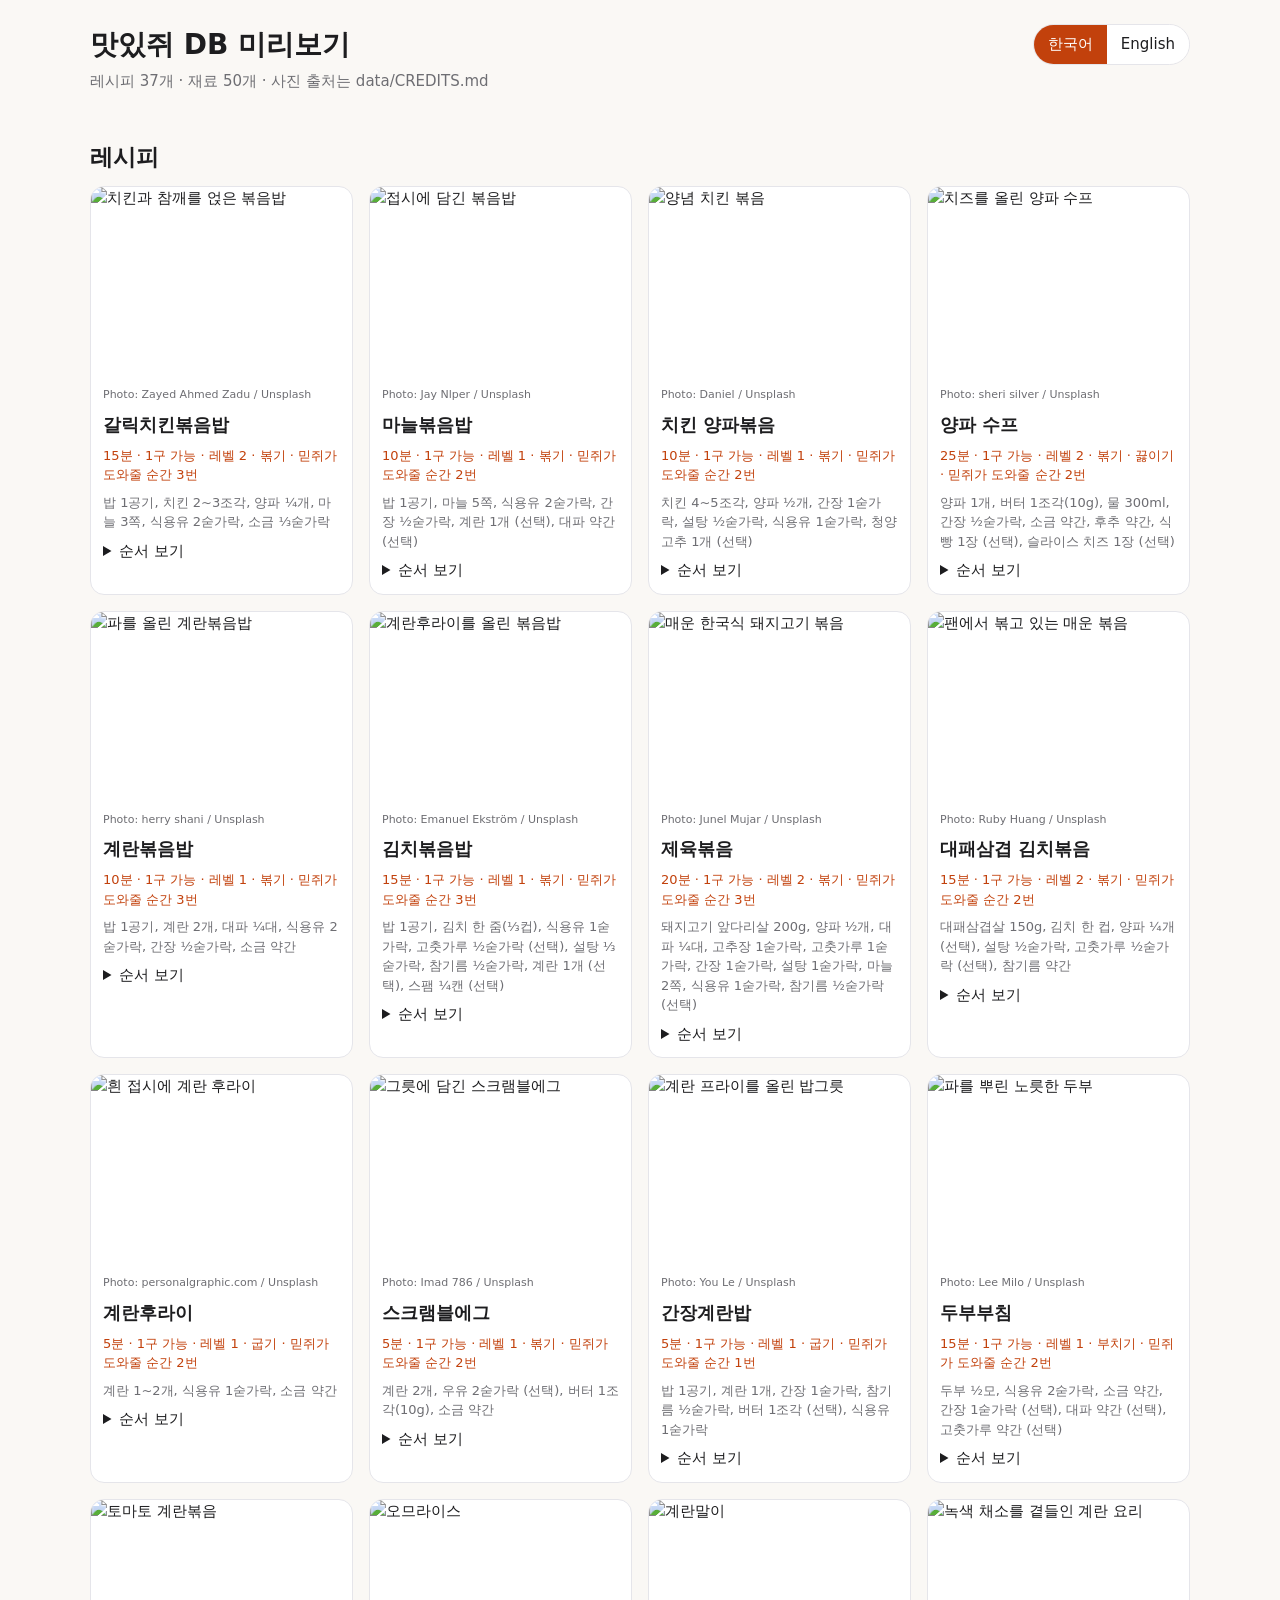
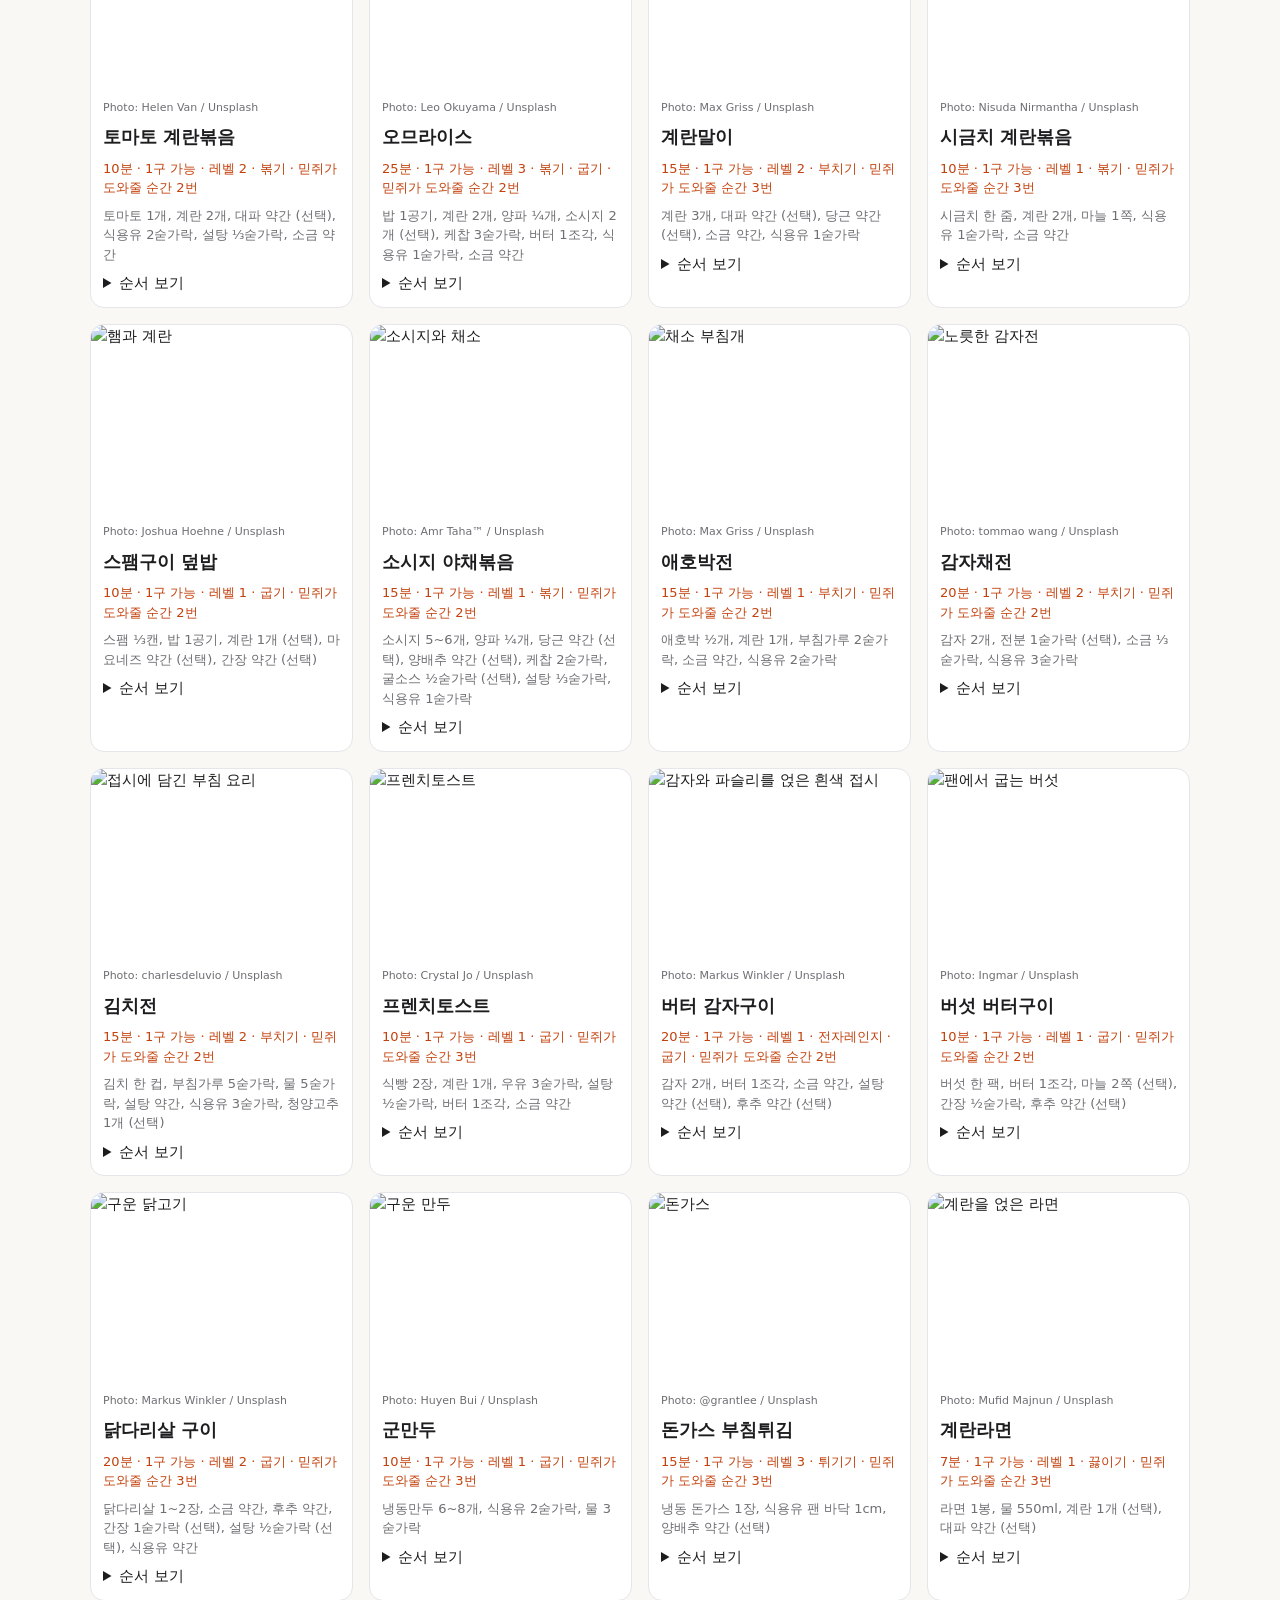
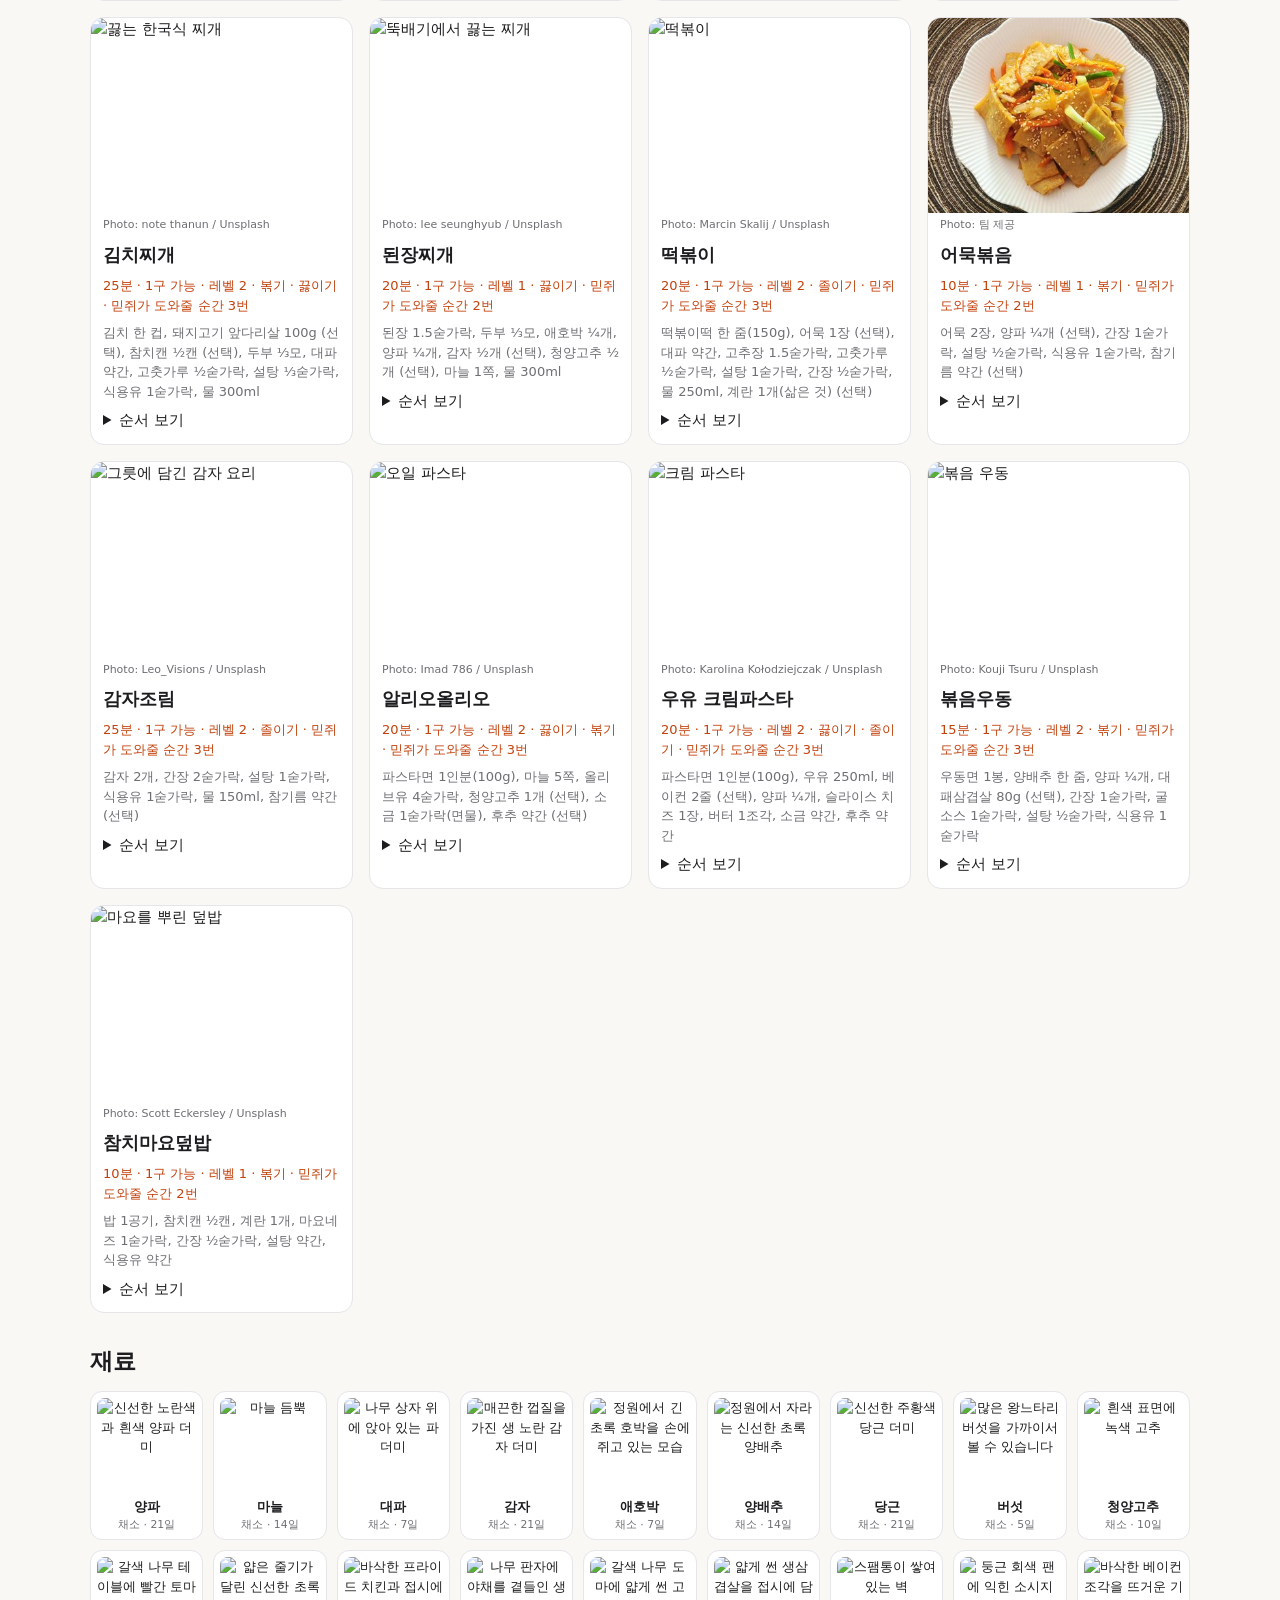
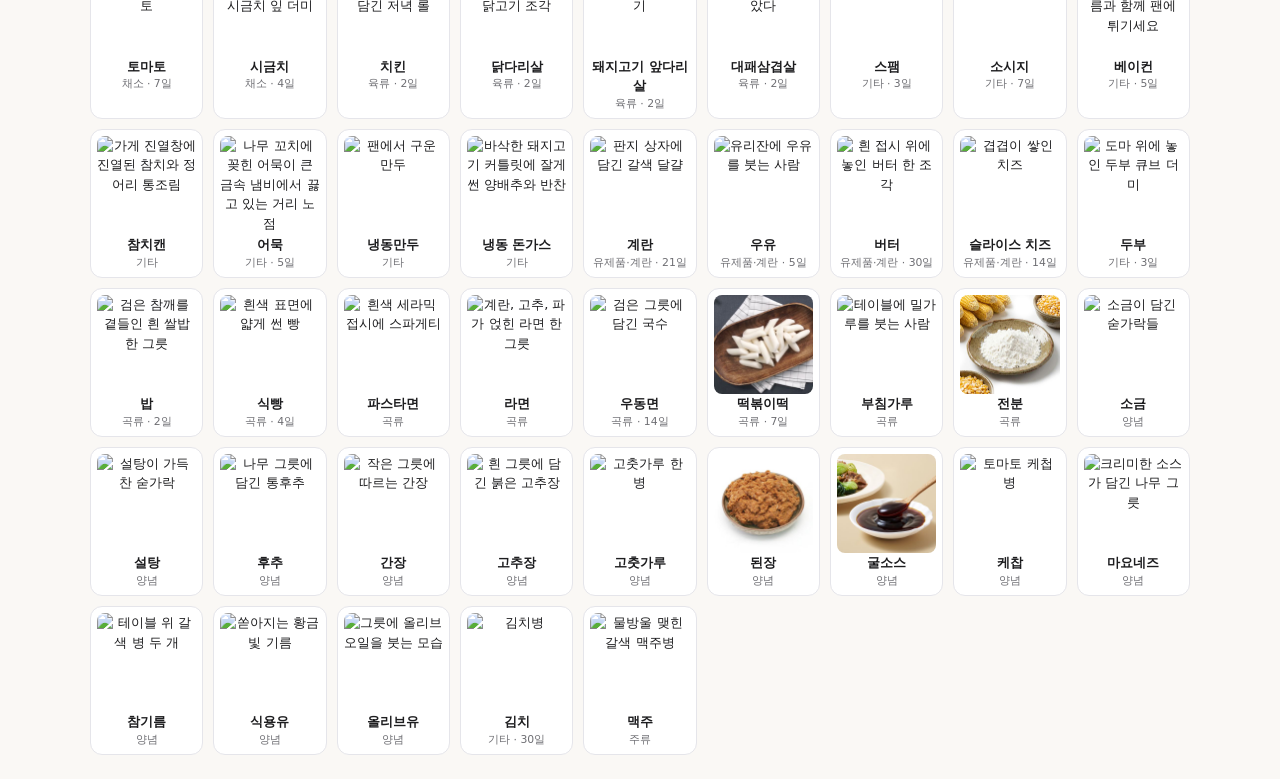
==== commit b89deac3: "[GUI] 디자인 시스템: AI 작업 규칙 · 문구 정리 · 미리보기 글꼴 - CLAUDE.md: 팀원 AI가 따를 작업 규칙 (원본 → 생성 파일, 미리보기, Figma 팀 파일" ====
--- a/data/preview.html
+++ b/data/preview.html
@@ -1,8 +1,9 @@
 <!doctype html><html lang="ko"><head><meta charset="utf-8"><meta name="viewport" content="width=device-width,initial-scale=1">
-<title>맛있쥐 DB 미리보기</title><style>
+<title>맛있쥐 DB 미리보기</title>
+<link rel="stylesheet" href="https://cdn.jsdelivr.net/gh/orioncactus/pretendard@v1.3.9/dist/web/variable/pretendardvariable-dynamic-subset.min.css"><style>
 :root{--bg:#faf8f5;--fg:#1d1d1f;--mut:#6e6e73;--card:#fff;--line:#e5e5ea;--acc:#c2410c}
 @media (prefers-color-scheme:dark){:root{--bg:#111;--fg:#f2f2f2;--mut:#a1a1a6;--card:#1c1c1e;--line:#333;--acc:#fb923c}}
-body{margin:0;font:15px/1.5 -apple-system,"Pretendard",sans-serif;background:var(--bg);color:var(--fg)}
+body{margin:0;font:15px/1.5 "Pretendard Variable",Pretendard,-apple-system,system-ui,sans-serif;background:var(--bg);color:var(--fg)}
 main{max-width:1100px;margin:0 auto;padding:24px 16px} h1{font-size:28px;margin:0 0 4px} h2{margin:32px 0 12px}
 .sub{color:var(--mut);margin:0 0 16px}
 .grid{display:grid;grid-template-columns:repeat(auto-fill,minmax(250px,1fr));gap:16px}
@@ -25,153 +26,153 @@
 <div class="sw" role="group" aria-label="Language"><button data-l="ko">한국어</button><button data-l="en">English</button></div></div>
 <h2><span class="ko">레시피</span><span class="en">Recipes</span></h2><div class="grid"><article class="card"><img class="hero" src="https://images.unsplash.com/photo-1788090485550-ca71c6d578fb?w=400&amp;q=70&amp;fm=jpg&amp;fit=crop" alt="치킨과 참깨를 얹은 볶음밥" loading="lazy"><div class="cr">Photo: Zayed Ahmed Zadu / Unsplash</div>
 <h3><span class="ko">갈릭치킨볶음밥</span><span class="en">Garlic Chicken Fried Rice</span></h3>
-<p class="meta"><span class="ko">15분 · 1구 가능 · 레벨 2 · 볶기 · 수솊이 도와줄 순간 3번</span><span class="en">15 min · 1 burner OK · Level 2 · stir-fry · Sous helps at 3 moments</span></p>
+<p class="meta"><span class="ko">15분 · 1구 가능 · 레벨 2 · 볶기 · 믿쥐가 도와줄 순간 3번</span><span class="en">15 min · 1 burner OK · Level 2 · stir-fry · Mitzy helps at 3 moments</span></p>
 <p class="ing"><span class="ko">밥 1공기, 치킨 2~3조각, 양파 ¼개, 마늘 3쪽, 식용유 2숟가락, 소금 ⅓숟가락</span><span class="en">1 bowl rice, 2–3 pieces chicken, ¼ onion, 3 garlic cloves, 2 tbsp cooking oil, ⅓ tbsp salt</span></p>
-<details><summary><span class="ko">순서 보기</span><span class="en">Steps</span></summary><ol><li><span class="ko">기름 2숟가락, 약불로 마늘 볶기</span><span class="en">2 tbsp oil, fry garlic on low heat</span><div class="sc"><span class="ko">수솊이 색을 봐줄게요</span><span class="en">Sous will watch the color</span><br><span><span class="ko">보는 것: 마늘 가장자리가 연한 금색</span><span class="en">Watches for: Garlic edges turn pale gold</span></span><br><span><span class="ko">“마늘이 연한 금색이에요. 이제 양파 넣어요.”</span><span class="en">“Garlic&#x27;s pale gold. Add the onion now.”</span></span></div></li><li><span class="ko">양파 넣고 투명해질 때까지 볶기</span><span class="en">Add onion, cook until translucent</span></li><li><span class="ko">치킨 넣고 겉 데우기</span><span class="en">Add chicken, sear the outside</span><div class="sc"><span class="ko">수솊이 뒤집을 때를 봐줄게요</span><span class="en">Sous will tell you when to flip</span><br><span><span class="ko">보는 것: 치킨 아랫면 튀김옷 색이 진해짐</span><span class="en">Watches for: Underside of the chicken coating darkens</span></span><br><span><span class="ko">“아래가 다시 바삭해졌어요. 한 번 뒤집어요.”</span><span class="en">“The bottom&#x27;s crisp again. Flip it once.”</span></span></div></li><li><span class="ko">밥 넣고 눌러 펴서 볶기</span><span class="en">Add rice, press flat and fry</span><div class="sc"><span class="ko">수솊이 눌어붙기 전에 알려줄게요</span><span class="en">Sous will warn you before it sticks</span><br><span><span class="ko">보는 것: 팬 바닥에서 타닥 소리가 커짐, 밥알 가장자리 갈색</span><span class="en">Watches for: Crackling gets louder, rice edges brown</span></span><br><span><span class="ko">“바닥이 눌기 직전이에요. 한 번 뒤섞어요.”</span><span class="en">“It&#x27;s about to stick. Toss it once.”</span></span></div></li><li><span class="ko">소금 ⅓숟가락으로 간하기</span><span class="en">Season with ⅓ tbsp salt</span></li></ol></details></article><article class="card"><img class="hero" src="https://images.unsplash.com/photo-1609570324378-ec0c4c9b6ba8?w=400&amp;q=70&amp;fm=jpg&amp;fit=crop" alt="접시에 담긴 볶음밥" loading="lazy"><div class="cr">Photo: Jay Nlper / Unsplash</div>
+<details><summary><span class="ko">순서 보기</span><span class="en">Steps</span></summary><ol><li><span class="ko">기름 2숟가락, 약불로 마늘 볶기</span><span class="en">2 tbsp oil, fry garlic on low heat</span><div class="sc"><span class="ko">믿쥐가 색을 봐줄게요</span><span class="en">Mitzy will watch the color</span><br><span><span class="ko">보는 것: 마늘 가장자리가 연한 금색</span><span class="en">Watches for: Garlic edges turn pale gold</span></span><br><span><span class="ko">“마늘이 연한 금색이에요. 이제 양파 넣어요.”</span><span class="en">“Garlic&#x27;s pale gold. Add the onion now.”</span></span></div></li><li><span class="ko">양파 넣고 투명해질 때까지 볶기</span><span class="en">Add onion, cook until translucent</span></li><li><span class="ko">치킨 넣고 겉 데우기</span><span class="en">Add chicken, sear the outside</span><div class="sc"><span class="ko">믿쥐가 뒤집을 때를 봐줄게요</span><span class="en">Mitzy will tell you when to flip</span><br><span><span class="ko">보는 것: 치킨 아랫면 튀김옷 색이 진해짐</span><span class="en">Watches for: Underside of the chicken coating darkens</span></span><br><span><span class="ko">“아래가 다시 바삭해졌어요. 한 번 뒤집어요.”</span><span class="en">“The bottom&#x27;s crisp again. Flip it once.”</span></span></div></li><li><span class="ko">밥 넣고 눌러 펴서 볶기</span><span class="en">Add rice, press flat and fry</span><div class="sc"><span class="ko">믿쥐가 눌어붙기 전에 알려줄게요</span><span class="en">Mitzy will warn you before it sticks</span><br><span><span class="ko">보는 것: 팬 바닥에서 타닥 소리가 커짐, 밥알 가장자리 갈색</span><span class="en">Watches for: Crackling gets louder, rice edges brown</span></span><br><span><span class="ko">“바닥이 눌기 직전이에요. 한 번 뒤섞어요.”</span><span class="en">“It&#x27;s about to stick. Toss it once.”</span></span></div></li><li><span class="ko">소금 ⅓숟가락으로 간하기</span><span class="en">Season with ⅓ tbsp salt</span></li></ol></details></article><article class="card"><img class="hero" src="https://images.unsplash.com/photo-1609570324378-ec0c4c9b6ba8?w=400&amp;q=70&amp;fm=jpg&amp;fit=crop" alt="접시에 담긴 볶음밥" loading="lazy"><div class="cr">Photo: Jay Nlper / Unsplash</div>
 <h3><span class="ko">마늘볶음밥</span><span class="en">Garlic Fried Rice</span></h3>
-<p class="meta"><span class="ko">10분 · 1구 가능 · 레벨 1 · 볶기 · 수솊이 도와줄 순간 2번</span><span class="en">10 min · 1 burner OK · Level 1 · stir-fry · Sous helps at 2 moments</span></p>
+<p class="meta"><span class="ko">10분 · 1구 가능 · 레벨 1 · 볶기 · 믿쥐가 도와줄 순간 2번</span><span class="en">10 min · 1 burner OK · Level 1 · stir-fry · Mitzy helps at 2 moments</span></p>
 <p class="ing"><span class="ko">밥 1공기, 마늘 5쪽, 식용유 2숟가락, 간장 ½숟가락, 계란 1개 (선택), 대파 약간 (선택)</span><span class="en">1 bowl rice, 5 garlic cloves, 2 tbsp cooking oil, ½ tbsp soy sauce, 1 egg (optional), A little green onion (optional)</span></p>
-<details><summary><span class="ko">순서 보기</span><span class="en">Steps</span></summary><ol><li><span class="ko">찬 팬에 기름과 마늘 넣고 약불로 켜기</span><span class="en">Put oil and garlic in a cold pan, then turn on low heat</span></li><li><span class="ko">마늘이 금색이 될 때까지 볶기</span><span class="en">Fry until the garlic turns golden</span><div class="sc"><span class="ko">수솊이 색을 봐줄게요</span><span class="en">Sous will watch the color</span><br><span><span class="ko">보는 것: 마늘이 금색, 기포가 잦아듦</span><span class="en">Watches for: Garlic is golden and the bubbling slows</span></span><br><span><span class="ko">“지금 금색이에요. 더 가면 써져요.”</span><span class="en">“It&#x27;s golden now. Any longer and it turns bitter.”</span></span></div></li><li><span class="ko">밥 넣고 눌러 펴서 볶기</span><span class="en">Add rice, press flat and fry</span><div class="sc"><span class="ko">수솊이 눌어붙기 전에 알려줄게요</span><span class="en">Sous will warn you before it sticks</span><br><span><span class="ko">보는 것: 타닥 소리가 커짐</span><span class="en">Watches for: Crackling gets louder</span></span><br><span><span class="ko">“눌기 전에 섞어요.”</span><span class="en">“Toss it before it sticks.”</span></span></div></li><li><span class="ko">팬 가장자리에 간장 ½숟가락 둘러 눌리기</span><span class="en">Drizzle ½ tbsp soy sauce around the edge of the pan</span></li><li><span class="ko">계란후라이를 올려 마무리 (선택)</span><span class="en">Top with a fried egg (optional)</span></li></ol></details></article><article class="card"><img class="hero" src="https://images.unsplash.com/photo-1695606452836-c3c6e62d407b?w=400&amp;q=70&amp;fm=jpg&amp;fit=crop" alt="양념 치킨 볶음" loading="lazy"><div class="cr">Photo: Daniel / Unsplash</div>
+<details><summary><span class="ko">순서 보기</span><span class="en">Steps</span></summary><ol><li><span class="ko">찬 팬에 기름과 마늘 넣고 약불로 켜기</span><span class="en">Put oil and garlic in a cold pan, then turn on low heat</span></li><li><span class="ko">마늘이 금색이 될 때까지 볶기</span><span class="en">Fry until the garlic turns golden</span><div class="sc"><span class="ko">믿쥐가 색을 봐줄게요</span><span class="en">Mitzy will watch the color</span><br><span><span class="ko">보는 것: 마늘이 금색, 기포가 잦아듦</span><span class="en">Watches for: Garlic is golden and the bubbling slows</span></span><br><span><span class="ko">“지금 금색이에요. 더 가면 써져요.”</span><span class="en">“It&#x27;s golden now. Any longer and it turns bitter.”</span></span></div></li><li><span class="ko">밥 넣고 눌러 펴서 볶기</span><span class="en">Add rice, press flat and fry</span><div class="sc"><span class="ko">믿쥐가 눌어붙기 전에 알려줄게요</span><span class="en">Mitzy will warn you before it sticks</span><br><span><span class="ko">보는 것: 타닥 소리가 커짐</span><span class="en">Watches for: Crackling gets louder</span></span><br><span><span class="ko">“눌기 전에 섞어요.”</span><span class="en">“Toss it before it sticks.”</span></span></div></li><li><span class="ko">팬 가장자리에 간장 ½숟가락 둘러 눌리기</span><span class="en">Drizzle ½ tbsp soy sauce around the edge of the pan</span></li><li><span class="ko">계란후라이를 올려 마무리 (선택)</span><span class="en">Top with a fried egg (optional)</span></li></ol></details></article><article class="card"><img class="hero" src="https://images.unsplash.com/photo-1695606452836-c3c6e62d407b?w=400&amp;q=70&amp;fm=jpg&amp;fit=crop" alt="양념 치킨 볶음" loading="lazy"><div class="cr">Photo: Daniel / Unsplash</div>
 <h3><span class="ko">치킨 양파볶음</span><span class="en">Chicken &amp; Onion Stir-fry</span></h3>
-<p class="meta"><span class="ko">10분 · 1구 가능 · 레벨 1 · 볶기 · 수솊이 도와줄 순간 2번</span><span class="en">10 min · 1 burner OK · Level 1 · stir-fry · Sous helps at 2 moments</span></p>
+<p class="meta"><span class="ko">10분 · 1구 가능 · 레벨 1 · 볶기 · 믿쥐가 도와줄 순간 2번</span><span class="en">10 min · 1 burner OK · Level 1 · stir-fry · Mitzy helps at 2 moments</span></p>
 <p class="ing"><span class="ko">치킨 4~5조각, 양파 ½개, 간장 1숟가락, 설탕 ½숟가락, 식용유 1숟가락, 청양고추 1개 (선택)</span><span class="en">4–5 pieces chicken, ½ onion, 1 tbsp soy sauce, ½ tbsp sugar, 1 tbsp cooking oil, 1 chili pepper (optional)</span></p>
-<details><summary><span class="ko">순서 보기</span><span class="en">Steps</span></summary><ol><li><span class="ko">기름 두르고 중불에서 양파 볶기</span><span class="en">Oil the pan, stir-fry the onion on medium heat</span></li><li><span class="ko">치킨 넣고 한 면 데우기</span><span class="en">Add chicken, warm one side</span><div class="sc"><span class="ko">수솊이 뒤집을 때를 봐줄게요</span><span class="en">Sous will tell you when to flip</span><br><span><span class="ko">보는 것: 아랫면 튀김옷이 다시 바삭, 색이 진해짐</span><span class="en">Watches for: Coating on the underside crisps up and darkens</span></span><br><span><span class="ko">“이제 뒤집어요. 한 번이면 돼요.”</span><span class="en">“Flip it now. Just once.”</span></span></div></li><li><span class="ko">섞어둔 소스 붓고 빠르게 섞기</span><span class="en">Pour in the sauce and toss quickly</span><div class="sc"><span class="ko">수솊이 불 줄일 때를 알려줄게요</span><span class="en">Sous will tell you when to turn down the heat</span><br><span><span class="ko">보는 것: 소스가 바글바글 끓기 시작</span><span class="en">Watches for: Sauce starts bubbling</span></span><br><span><span class="ko">“소스가 끓어요. 불 줄이고 섞어요.”</span><span class="en">“The sauce is boiling. Turn it down and toss.”</span></span></div></li><li><span class="ko">소스가 거의 졸면 불 끄기</span><span class="en">Turn off the heat when the sauce is almost gone</span></li></ol></details></article><article class="card"><img class="hero" src="https://images.unsplash.com/photo-1549203438-a7696aed4dac?w=400&amp;q=70&amp;fm=jpg&amp;fit=crop" alt="치즈를 올린 양파 수프" loading="lazy"><div class="cr">Photo: sheri silver / Unsplash</div>
+<details><summary><span class="ko">순서 보기</span><span class="en">Steps</span></summary><ol><li><span class="ko">기름 두르고 중불에서 양파 볶기</span><span class="en">Oil the pan, stir-fry the onion on medium heat</span></li><li><span class="ko">치킨 넣고 한 면 데우기</span><span class="en">Add chicken, warm one side</span><div class="sc"><span class="ko">믿쥐가 뒤집을 때를 봐줄게요</span><span class="en">Mitzy will tell you when to flip</span><br><span><span class="ko">보는 것: 아랫면 튀김옷이 다시 바삭, 색이 진해짐</span><span class="en">Watches for: Coating on the underside crisps up and darkens</span></span><br><span><span class="ko">“이제 뒤집어요. 한 번이면 돼요.”</span><span class="en">“Flip it now. Just once.”</span></span></div></li><li><span class="ko">섞어둔 소스 붓고 빠르게 섞기</span><span class="en">Pour in the sauce and toss quickly</span><div class="sc"><span class="ko">믿쥐가 불 줄일 때를 알려줄게요</span><span class="en">Mitzy will tell you when to turn down the heat</span><br><span><span class="ko">보는 것: 소스가 바글바글 끓기 시작</span><span class="en">Watches for: Sauce starts bubbling</span></span><br><span><span class="ko">“소스가 끓어요. 불 줄이고 섞어요.”</span><span class="en">“The sauce is boiling. Turn it down and toss.”</span></span></div></li><li><span class="ko">소스가 거의 졸면 불 끄기</span><span class="en">Turn off the heat when the sauce is almost gone</span></li></ol></details></article><article class="card"><img class="hero" src="https://images.unsplash.com/photo-1549203438-a7696aed4dac?w=400&amp;q=70&amp;fm=jpg&amp;fit=crop" alt="치즈를 올린 양파 수프" loading="lazy"><div class="cr">Photo: sheri silver / Unsplash</div>
 <h3><span class="ko">양파 수프</span><span class="en">Onion Soup</span></h3>
-<p class="meta"><span class="ko">25분 · 1구 가능 · 레벨 2 · 볶기 · 끓이기 · 수솊이 도와줄 순간 2번</span><span class="en">25 min · 1 burner OK · Level 2 · stir-fry · simmer · Sous helps at 2 moments</span></p>
+<p class="meta"><span class="ko">25분 · 1구 가능 · 레벨 2 · 볶기 · 끓이기 · 믿쥐가 도와줄 순간 2번</span><span class="en">25 min · 1 burner OK · Level 2 · stir-fry · simmer · Mitzy helps at 2 moments</span></p>
 <p class="ing"><span class="ko">양파 1개, 버터 1조각(10g), 물 300ml, 간장 ½숟가락, 소금 약간, 후추 약간, 식빵 1장 (선택), 슬라이스 치즈 1장 (선택)</span><span class="en">1 onion, 1 pat butter (10 g), 300 ml water, ½ tbsp soy sauce, A pinch of salt, A pinch of pepper, 1 slice bread (optional), 1 slice cheese (optional)</span></p>
-<details><summary><span class="ko">순서 보기</span><span class="en">Steps</span></summary><ol><li><span class="ko">버터 녹이고 중약불로 양파 볶기</span><span class="en">Melt butter, cook the onion on medium-low heat</span></li><li><span class="ko">양파가 갈색이 될 때까지 계속 볶기</span><span class="en">Keep cooking until the onion turns brown</span><div class="sc"><span class="ko">수솊이 색을 봐줄게요</span><span class="en">Sous will watch the color</span><br><span><span class="ko">보는 것: 양파가 진한 갈색, 바닥에 갈색 막</span><span class="en">Watches for: Onion is deep brown, brown film on the pot</span></span><br><span><span class="ko">“이 갈색이 맛이에요. 바닥에 물 조금 부어 긁어요.”</span><span class="en">“That brown is the flavor. Add a splash of water and scrape the bottom.”</span></span></div></li><li><span class="ko">물 300ml, 간장 넣고 끓이기</span><span class="en">Add 300 ml water and soy sauce, bring to a boil</span><div class="sc"><span class="ko">수솊이 끓어 넘치기 전에 알려줄게요</span><span class="en">Sous will warn you before it boils over</span><br><span><span class="ko">보는 것: 냄비 가장자리 거품이 올라옴</span><span class="en">Watches for: Foam rises at the edge of the pot</span></span><br><span><span class="ko">“끓기 시작했어요. 약불로 줄여요.”</span><span class="en">“It&#x27;s boiling. Turn it down to low.”</span></span></div></li><li><span class="ko">약불로 10분 끓이고 소금·후추로 간하기</span><span class="en">Simmer 10 min on low, season with salt and pepper</span></li><li><span class="ko">식빵·치즈 올려 마무리 (선택)</span><span class="en">Top with bread and cheese (optional)</span></li></ol></details></article><article class="card"><img class="hero" src="https://images.unsplash.com/photo-1664717698774-84f62382613b?w=400&amp;q=70&amp;fm=jpg&amp;fit=crop" alt="파를 올린 계란볶음밥" loading="lazy"><div class="cr">Photo: herry shani / Unsplash</div>
+<details><summary><span class="ko">순서 보기</span><span class="en">Steps</span></summary><ol><li><span class="ko">버터 녹이고 중약불로 양파 볶기</span><span class="en">Melt butter, cook the onion on medium-low heat</span></li><li><span class="ko">양파가 갈색이 될 때까지 계속 볶기</span><span class="en">Keep cooking until the onion turns brown</span><div class="sc"><span class="ko">믿쥐가 색을 봐줄게요</span><span class="en">Mitzy will watch the color</span><br><span><span class="ko">보는 것: 양파가 진한 갈색, 바닥에 갈색 막</span><span class="en">Watches for: Onion is deep brown, brown film on the pot</span></span><br><span><span class="ko">“이 갈색이 맛이에요. 바닥에 물 조금 부어 긁어요.”</span><span class="en">“That brown is the flavor. Add a splash of water and scrape the bottom.”</span></span></div></li><li><span class="ko">물 300ml, 간장 넣고 끓이기</span><span class="en">Add 300 ml water and soy sauce, bring to a boil</span><div class="sc"><span class="ko">믿쥐가 끓어 넘치기 전에 알려줄게요</span><span class="en">Mitzy will warn you before it boils over</span><br><span><span class="ko">보는 것: 냄비 가장자리 거품이 올라옴</span><span class="en">Watches for: Foam rises at the edge of the pot</span></span><br><span><span class="ko">“끓기 시작했어요. 약불로 줄여요.”</span><span class="en">“It&#x27;s boiling. Turn it down to low.”</span></span></div></li><li><span class="ko">약불로 10분 끓이고 소금·후추로 간하기</span><span class="en">Simmer 10 min on low, season with salt and pepper</span></li><li><span class="ko">식빵·치즈 올려 마무리 (선택)</span><span class="en">Top with bread and cheese (optional)</span></li></ol></details></article><article class="card"><img class="hero" src="https://images.unsplash.com/photo-1664717698774-84f62382613b?w=400&amp;q=70&amp;fm=jpg&amp;fit=crop" alt="파를 올린 계란볶음밥" loading="lazy"><div class="cr">Photo: herry shani / Unsplash</div>
 <h3><span class="ko">계란볶음밥</span><span class="en">Egg Fried Rice</span></h3>
-<p class="meta"><span class="ko">10분 · 1구 가능 · 레벨 1 · 볶기 · 수솊이 도와줄 순간 3번</span><span class="en">10 min · 1 burner OK · Level 1 · stir-fry · Sous helps at 3 moments</span></p>
+<p class="meta"><span class="ko">10분 · 1구 가능 · 레벨 1 · 볶기 · 믿쥐가 도와줄 순간 3번</span><span class="en">10 min · 1 burner OK · Level 1 · stir-fry · Mitzy helps at 3 moments</span></p>
 <p class="ing"><span class="ko">밥 1공기, 계란 2개, 대파 ¼대, 식용유 2숟가락, 간장 ½숟가락, 소금 약간</span><span class="en">1 bowl rice, 2 eggs, ¼ green onion, 2 tbsp cooking oil, ½ tbsp soy sauce, A pinch of salt</span></p>
-<details><summary><span class="ko">순서 보기</span><span class="en">Steps</span></summary><ol><li><span class="ko">기름 두르고 약불로 파 볶아 파기름 내기</span><span class="en">Oil the pan, fry green onion on low heat for scallion oil</span><div class="sc"><span class="ko">수솊이 색을 봐줄게요</span><span class="en">Sous will watch the color</span><br><span><span class="ko">보는 것: 파 가장자리가 노릇해지기 직전</span><span class="en">Watches for: Green onion edges just about to brown</span></span><br><span><span class="ko">“파가 노릇해지기 직전이에요. 계란 부어요.”</span><span class="en">“Almost golden. Pour in the egg.”</span></span></div></li><li><span class="ko">계란 붓고 반쯤 익으면 바로 밥 넣기</span><span class="en">Pour in the egg, add rice as soon as it&#x27;s half set</span><div class="sc"><span class="ko">수솊이 다 됐을 때 알려줄게요</span><span class="en">Sous will tell you when it&#x27;s done</span><br><span><span class="ko">보는 것: 계란이 반쯤 몽글, 아직 촉촉</span><span class="en">Watches for: Egg is half set, still wet</span></span><br><span><span class="ko">“반만 익었을 때 밥 넣어요. 지금이에요.”</span><span class="en">“Add the rice while it&#x27;s half cooked. Now.”</span></span></div></li><li><span class="ko">밥을 눌러 펴며 섞어 볶기</span><span class="en">Press the rice flat and stir-fry</span><div class="sc"><span class="ko">수솊이 눌어붙기 전에 알려줄게요</span><span class="en">Sous will warn you before it sticks</span><br><span><span class="ko">보는 것: 타닥 소리가 커짐</span><span class="en">Watches for: Crackling gets louder</span></span><br><span><span class="ko">“눌기 전에 뒤섞어요.”</span><span class="en">“Toss it before it sticks.”</span></span></div></li><li><span class="ko">간장 ½숟가락, 소금으로 간하기</span><span class="en">Season with ½ tbsp soy sauce and salt</span></li></ol></details></article><article class="card"><img class="hero" src="https://images.unsplash.com/photo-1600688654899-379ec76aca42?w=400&amp;q=70&amp;fm=jpg&amp;fit=crop" alt="계란후라이를 올린 볶음밥" loading="lazy"><div class="cr">Photo: Emanuel Ekström / Unsplash</div>
+<details><summary><span class="ko">순서 보기</span><span class="en">Steps</span></summary><ol><li><span class="ko">기름 두르고 약불로 파 볶아 파기름 내기</span><span class="en">Oil the pan, fry green onion on low heat for scallion oil</span><div class="sc"><span class="ko">믿쥐가 색을 봐줄게요</span><span class="en">Mitzy will watch the color</span><br><span><span class="ko">보는 것: 파 가장자리가 노릇해지기 직전</span><span class="en">Watches for: Green onion edges just about to brown</span></span><br><span><span class="ko">“파가 노릇해지기 직전이에요. 계란 부어요.”</span><span class="en">“Almost golden. Pour in the egg.”</span></span></div></li><li><span class="ko">계란 붓고 반쯤 익으면 바로 밥 넣기</span><span class="en">Pour in the egg, add rice as soon as it&#x27;s half set</span><div class="sc"><span class="ko">믿쥐가 다 됐을 때 알려줄게요</span><span class="en">Mitzy will tell you when it&#x27;s done</span><br><span><span class="ko">보는 것: 계란이 반쯤 몽글, 아직 촉촉</span><span class="en">Watches for: Egg is half set, still wet</span></span><br><span><span class="ko">“반만 익었을 때 밥 넣어요. 지금이에요.”</span><span class="en">“Add the rice while it&#x27;s half cooked. Now.”</span></span></div></li><li><span class="ko">밥을 눌러 펴며 섞어 볶기</span><span class="en">Press the rice flat and stir-fry</span><div class="sc"><span class="ko">믿쥐가 눌어붙기 전에 알려줄게요</span><span class="en">Mitzy will warn you before it sticks</span><br><span><span class="ko">보는 것: 타닥 소리가 커짐</span><span class="en">Watches for: Crackling gets louder</span></span><br><span><span class="ko">“눌기 전에 뒤섞어요.”</span><span class="en">“Toss it before it sticks.”</span></span></div></li><li><span class="ko">간장 ½숟가락, 소금으로 간하기</span><span class="en">Season with ½ tbsp soy sauce and salt</span></li></ol></details></article><article class="card"><img class="hero" src="https://images.unsplash.com/photo-1600688654899-379ec76aca42?w=400&amp;q=70&amp;fm=jpg&amp;fit=crop" alt="계란후라이를 올린 볶음밥" loading="lazy"><div class="cr">Photo: Emanuel Ekström / Unsplash</div>
 <h3><span class="ko">김치볶음밥</span><span class="en">Kimchi Fried Rice</span></h3>
-<p class="meta"><span class="ko">15분 · 1구 가능 · 레벨 1 · 볶기 · 수솊이 도와줄 순간 3번</span><span class="en">15 min · 1 burner OK · Level 1 · stir-fry · Sous helps at 3 moments</span></p>
+<p class="meta"><span class="ko">15분 · 1구 가능 · 레벨 1 · 볶기 · 믿쥐가 도와줄 순간 3번</span><span class="en">15 min · 1 burner OK · Level 1 · stir-fry · Mitzy helps at 3 moments</span></p>
 <p class="ing"><span class="ko">밥 1공기, 김치 한 줌(⅓컵), 식용유 1숟가락, 고춧가루 ½숟가락 (선택), 설탕 ⅓숟가락, 참기름 ½숟가락, 계란 1개 (선택), 스팸 ¼캔 (선택)</span><span class="en">1 bowl rice, A handful of kimchi (⅓ cup), 1 tbsp cooking oil, ½ tbsp chili flakes (optional), ⅓ tbsp sugar, ½ tbsp sesame oil, 1 egg (optional), ¼ can Spam (optional)</span></p>
-<details><summary><span class="ko">순서 보기</span><span class="en">Steps</span></summary><ol><li><span class="ko">기름 두르고 중불로 김치와 설탕 볶기</span><span class="en">Oil the pan, stir-fry kimchi and sugar on medium heat</span><div class="sc"><span class="ko">수솊이 색을 봐줄게요</span><span class="en">Sous will watch the color</span><br><span><span class="ko">보는 것: 김치가 투명해지고 가장자리가 살짝 진해짐</span><span class="en">Watches for: Kimchi turns translucent, edges darken slightly</span></span><br><span><span class="ko">“김치가 투명해졌어요. 밥 넣을 때예요.”</span><span class="en">“Kimchi&#x27;s translucent. Time for the rice.”</span></span></div></li><li><span class="ko">고춧가루 넣고 10초만 볶기</span><span class="en">Add chili flakes and fry for just 10 sec</span><div class="sc"><span class="ko">수솊이 불 줄일 때를 알려줄게요</span><span class="en">Sous will tell you when to turn down the heat</span><br><span><span class="ko">보는 것: 고춧가루가 기름에 닿아 색이 짙어짐</span><span class="en">Watches for: Chili flakes darken as they hit the oil</span></span><br><span><span class="ko">“고춧가루는 금방 타요. 불 줄여요.”</span><span class="en">“Chili flakes burn fast. Turn it down.”</span></span></div></li><li><span class="ko">밥 넣고 눌러 펴서 볶기</span><span class="en">Add rice, press flat and fry</span><div class="sc"><span class="ko">수솊이 눌어붙기 전에 알려줄게요</span><span class="en">Sous will warn you before it sticks</span><br><span><span class="ko">보는 것: 타닥 소리가 커짐</span><span class="en">Watches for: Crackling gets louder</span></span><br><span><span class="ko">“바닥이 눌기 직전이에요.”</span><span class="en">“The bottom&#x27;s about to stick.”</span></span></div></li><li><span class="ko">불 끄고 참기름 둘러 섞기</span><span class="en">Turn off the heat, drizzle sesame oil and mix</span></li><li><span class="ko">계란후라이 올리기 (선택)</span><span class="en">Top with a fried egg (optional)</span></li></ol></details></article><article class="card"><img class="hero" src="https://images.unsplash.com/photo-1777598405371-e657109ddd50?w=400&amp;q=70&amp;fm=jpg&amp;fit=crop" alt="매운 한국식 돼지고기 볶음" loading="lazy"><div class="cr">Photo: Junel Mujar / Unsplash</div>
+<details><summary><span class="ko">순서 보기</span><span class="en">Steps</span></summary><ol><li><span class="ko">기름 두르고 중불로 김치와 설탕 볶기</span><span class="en">Oil the pan, stir-fry kimchi and sugar on medium heat</span><div class="sc"><span class="ko">믿쥐가 색을 봐줄게요</span><span class="en">Mitzy will watch the color</span><br><span><span class="ko">보는 것: 김치가 투명해지고 가장자리가 살짝 진해짐</span><span class="en">Watches for: Kimchi turns translucent, edges darken slightly</span></span><br><span><span class="ko">“김치가 투명해졌어요. 밥 넣을 때예요.”</span><span class="en">“Kimchi&#x27;s translucent. Time for the rice.”</span></span></div></li><li><span class="ko">고춧가루 넣고 10초만 볶기</span><span class="en">Add chili flakes and fry for just 10 sec</span><div class="sc"><span class="ko">믿쥐가 불 줄일 때를 알려줄게요</span><span class="en">Mitzy will tell you when to turn down the heat</span><br><span><span class="ko">보는 것: 고춧가루가 기름에 닿아 색이 짙어짐</span><span class="en">Watches for: Chili flakes darken as they hit the oil</span></span><br><span><span class="ko">“고춧가루는 금방 타요. 불 줄여요.”</span><span class="en">“Chili flakes burn fast. Turn it down.”</span></span></div></li><li><span class="ko">밥 넣고 눌러 펴서 볶기</span><span class="en">Add rice, press flat and fry</span><div class="sc"><span class="ko">믿쥐가 눌어붙기 전에 알려줄게요</span><span class="en">Mitzy will warn you before it sticks</span><br><span><span class="ko">보는 것: 타닥 소리가 커짐</span><span class="en">Watches for: Crackling gets louder</span></span><br><span><span class="ko">“바닥이 눌기 직전이에요.”</span><span class="en">“The bottom&#x27;s about to stick.”</span></span></div></li><li><span class="ko">불 끄고 참기름 둘러 섞기</span><span class="en">Turn off the heat, drizzle sesame oil and mix</span></li><li><span class="ko">계란후라이 올리기 (선택)</span><span class="en">Top with a fried egg (optional)</span></li></ol></details></article><article class="card"><img class="hero" src="https://images.unsplash.com/photo-1777598405371-e657109ddd50?w=400&amp;q=70&amp;fm=jpg&amp;fit=crop" alt="매운 한국식 돼지고기 볶음" loading="lazy"><div class="cr">Photo: Junel Mujar / Unsplash</div>
 <h3><span class="ko">제육볶음</span><span class="en">Spicy Pork Stir-fry</span></h3>
-<p class="meta"><span class="ko">20분 · 1구 가능 · 레벨 2 · 볶기 · 수솊이 도와줄 순간 3번</span><span class="en">20 min · 1 burner OK · Level 2 · stir-fry · Sous helps at 3 moments</span></p>
+<p class="meta"><span class="ko">20분 · 1구 가능 · 레벨 2 · 볶기 · 믿쥐가 도와줄 순간 3번</span><span class="en">20 min · 1 burner OK · Level 2 · stir-fry · Mitzy helps at 3 moments</span></p>
 <p class="ing"><span class="ko">돼지고기 앞다리살 200g, 양파 ½개, 대파 ¼대, 고추장 1숟가락, 고춧가루 1숟가락, 간장 1숟가락, 설탕 1숟가락, 마늘 2쪽, 식용유 1숟가락, 참기름 ½숟가락 (선택)</span><span class="en">200 g sliced pork, ½ onion, ¼ green onion, 1 tbsp gochujang, 1 tbsp chili flakes, 1 tbsp soy sauce, 1 tbsp sugar, 2 garlic cloves, 1 tbsp cooking oil, ½ tbsp sesame oil (optional)</span></p>
-<details><summary><span class="ko">순서 보기</span><span class="en">Steps</span></summary><ol><li><span class="ko">기름 두르고 중불에 양념한 고기 펼쳐 넣기</span><span class="en">Oil the pan, spread the marinated pork on medium heat</span></li><li><span class="ko">고기 겉이 하얗게 익을 때까지 볶기</span><span class="en">Stir-fry until the outside of the pork turns white</span><div class="sc"><span class="ko">수솊이 색을 봐줄게요</span><span class="en">Sous will watch the color</span><br><span><span class="ko">보는 것: 분홍색이 사라지고 가장자리가 갈색</span><span class="en">Watches for: Pink is gone, edges browning</span></span><br><span><span class="ko">“분홍색이 거의 없어졌어요. 양파 넣어요.”</span><span class="en">“Almost no pink left. Add the onion.”</span></span></div></li><li><span class="ko">양파 넣고 볶기</span><span class="en">Add the onion and stir-fry</span><div class="sc"><span class="ko">수솊이 불 줄일 때를 알려줄게요</span><span class="en">Sous will tell you when to turn down the heat</span><br><span><span class="ko">보는 것: 양념이 바닥에 진하게 눌기 시작, 연기</span><span class="en">Watches for: Sauce sticks dark to the pan, smoke</span></span><br><span><span class="ko">“양념은 금방 타요. 중약불로 줄여요.”</span><span class="en">“Gochujang burns fast. Down to medium-low.”</span></span></div></li><li><span class="ko">대파 넣고 1분, 참기름으로 마무리</span><span class="en">Add green onion for 1 min, finish with sesame oil</span><div class="sc"><span class="ko">수솊이 다 됐을 때 알려줄게요</span><span class="en">Sous will tell you when it&#x27;s done</span><br><span><span class="ko">보는 것: 대파 숨이 살짝 죽음</span><span class="en">Watches for: Green onion just wilts</span></span><br><span><span class="ko">“다 됐어요. 불 꺼요.”</span><span class="en">“Done. Turn it off.”</span></span></div></li></ol></details></article><article class="card"><img class="hero" src="https://images.unsplash.com/photo-1752826892253-d89531507b1d?w=400&amp;q=70&amp;fm=jpg&amp;fit=crop" alt="팬에서 볶고 있는 매운 볶음" loading="lazy"><div class="cr">Photo: Ruby Huang / Unsplash</div>
+<details><summary><span class="ko">순서 보기</span><span class="en">Steps</span></summary><ol><li><span class="ko">기름 두르고 중불에 양념한 고기 펼쳐 넣기</span><span class="en">Oil the pan, spread the marinated pork on medium heat</span></li><li><span class="ko">고기 겉이 하얗게 익을 때까지 볶기</span><span class="en">Stir-fry until the outside of the pork turns white</span><div class="sc"><span class="ko">믿쥐가 색을 봐줄게요</span><span class="en">Mitzy will watch the color</span><br><span><span class="ko">보는 것: 분홍색이 사라지고 가장자리가 갈색</span><span class="en">Watches for: Pink is gone, edges browning</span></span><br><span><span class="ko">“분홍색이 거의 없어졌어요. 양파 넣어요.”</span><span class="en">“Almost no pink left. Add the onion.”</span></span></div></li><li><span class="ko">양파 넣고 볶기</span><span class="en">Add the onion and stir-fry</span><div class="sc"><span class="ko">믿쥐가 불 줄일 때를 알려줄게요</span><span class="en">Mitzy will tell you when to turn down the heat</span><br><span><span class="ko">보는 것: 양념이 바닥에 진하게 눌기 시작, 연기</span><span class="en">Watches for: Sauce sticks dark to the pan, smoke</span></span><br><span><span class="ko">“양념은 금방 타요. 중약불로 줄여요.”</span><span class="en">“Gochujang burns fast. Down to medium-low.”</span></span></div></li><li><span class="ko">대파 넣고 1분, 참기름으로 마무리</span><span class="en">Add green onion for 1 min, finish with sesame oil</span><div class="sc"><span class="ko">믿쥐가 다 됐을 때 알려줄게요</span><span class="en">Mitzy will tell you when it&#x27;s done</span><br><span><span class="ko">보는 것: 대파 숨이 살짝 죽음</span><span class="en">Watches for: Green onion just wilts</span></span><br><span><span class="ko">“다 됐어요. 불 꺼요.”</span><span class="en">“Done. Turn it off.”</span></span></div></li></ol></details></article><article class="card"><img class="hero" src="https://images.unsplash.com/photo-1752826892253-d89531507b1d?w=400&amp;q=70&amp;fm=jpg&amp;fit=crop" alt="팬에서 볶고 있는 매운 볶음" loading="lazy"><div class="cr">Photo: Ruby Huang / Unsplash</div>
 <h3><span class="ko">대패삼겹 김치볶음</span><span class="en">Pork Belly Kimchi Stir-fry</span></h3>
-<p class="meta"><span class="ko">15분 · 1구 가능 · 레벨 2 · 볶기 · 수솊이 도와줄 순간 2번</span><span class="en">15 min · 1 burner OK · Level 2 · stir-fry · Sous helps at 2 moments</span></p>
+<p class="meta"><span class="ko">15분 · 1구 가능 · 레벨 2 · 볶기 · 믿쥐가 도와줄 순간 2번</span><span class="en">15 min · 1 burner OK · Level 2 · stir-fry · Mitzy helps at 2 moments</span></p>
 <p class="ing"><span class="ko">대패삼겹살 150g, 김치 한 컵, 양파 ¼개 (선택), 설탕 ½숟가락, 고춧가루 ½숟가락 (선택), 참기름 약간</span><span class="en">150 g thin pork belly, 1 cup kimchi, ¼ onion (optional), ½ tbsp sugar, ½ tbsp chili flakes (optional), A drizzle of sesame oil</span></p>
-<details><summary><span class="ko">순서 보기</span><span class="en">Steps</span></summary><ol><li><span class="ko">기름 없이 팬에 대패삼겹 펼쳐 굽기</span><span class="en">Spread the pork belly in a dry pan and cook</span><div class="sc"><span class="ko">수솊이 색을 봐줄게요</span><span class="en">Sous will watch the color</span><br><span><span class="ko">보는 것: 고기 가장자리가 갈색, 기름이 고임</span><span class="en">Watches for: Edges brown, fat pools in the pan</span></span><br><span><span class="ko">“기름이 충분히 나왔어요. 김치 넣어요.”</span><span class="en">“Plenty of fat now. Add the kimchi.”</span></span></div></li><li><span class="ko">고기 기름에 김치와 설탕 넣고 볶기</span><span class="en">Stir-fry kimchi and sugar in the pork fat</span></li><li><span class="ko">김치가 투명해질 때까지 볶기</span><span class="en">Stir-fry until the kimchi is translucent</span><div class="sc"><span class="ko">수솊이 불 줄일 때를 알려줄게요</span><span class="en">Sous will tell you when to turn down the heat</span><br><span><span class="ko">보는 것: 바닥이 진하게 눌기 시작</span><span class="en">Watches for: Pan bottom starts to stick dark</span></span><br><span><span class="ko">“타기 직전이에요. 불 줄여요.”</span><span class="en">“About to burn. Turn it down.”</span></span></div></li><li><span class="ko">참기름 둘러 마무리</span><span class="en">Finish with sesame oil</span></li></ol></details></article><article class="card"><img class="hero" src="https://images.unsplash.com/photo-1691480184494-d9f822edd4d1?w=400&amp;q=70&amp;fm=jpg&amp;fit=crop" alt="흰 접시에 계란 후라이" loading="lazy"><div class="cr">Photo: personalgraphic.com / Unsplash</div>
+<details><summary><span class="ko">순서 보기</span><span class="en">Steps</span></summary><ol><li><span class="ko">기름 없이 팬에 대패삼겹 펼쳐 굽기</span><span class="en">Spread the pork belly in a dry pan and cook</span><div class="sc"><span class="ko">믿쥐가 색을 봐줄게요</span><span class="en">Mitzy will watch the color</span><br><span><span class="ko">보는 것: 고기 가장자리가 갈색, 기름이 고임</span><span class="en">Watches for: Edges brown, fat pools in the pan</span></span><br><span><span class="ko">“기름이 충분히 나왔어요. 김치 넣어요.”</span><span class="en">“Plenty of fat now. Add the kimchi.”</span></span></div></li><li><span class="ko">고기 기름에 김치와 설탕 넣고 볶기</span><span class="en">Stir-fry kimchi and sugar in the pork fat</span></li><li><span class="ko">김치가 투명해질 때까지 볶기</span><span class="en">Stir-fry until the kimchi is translucent</span><div class="sc"><span class="ko">믿쥐가 불 줄일 때를 알려줄게요</span><span class="en">Mitzy will tell you when to turn down the heat</span><br><span><span class="ko">보는 것: 바닥이 진하게 눌기 시작</span><span class="en">Watches for: Pan bottom starts to stick dark</span></span><br><span><span class="ko">“타기 직전이에요. 불 줄여요.”</span><span class="en">“About to burn. Turn it down.”</span></span></div></li><li><span class="ko">참기름 둘러 마무리</span><span class="en">Finish with sesame oil</span></li></ol></details></article><article class="card"><img class="hero" src="https://images.unsplash.com/photo-1691480184494-d9f822edd4d1?w=400&amp;q=70&amp;fm=jpg&amp;fit=crop" alt="흰 접시에 계란 후라이" loading="lazy"><div class="cr">Photo: personalgraphic.com / Unsplash</div>
 <h3><span class="ko">계란후라이</span><span class="en">Fried Egg</span></h3>
-<p class="meta"><span class="ko">5분 · 1구 가능 · 레벨 1 · 굽기 · 수솊이 도와줄 순간 2번</span><span class="en">5 min · 1 burner OK · Level 1 · pan-fry · Sous helps at 2 moments</span></p>
+<p class="meta"><span class="ko">5분 · 1구 가능 · 레벨 1 · 굽기 · 믿쥐가 도와줄 순간 2번</span><span class="en">5 min · 1 burner OK · Level 1 · pan-fry · Mitzy helps at 2 moments</span></p>
 <p class="ing"><span class="ko">계란 1~2개, 식용유 1숟가락, 소금 약간</span><span class="en">1–2 eggs, 1 tbsp cooking oil, A pinch of salt</span></p>
-<details><summary><span class="ko">순서 보기</span><span class="en">Steps</span></summary><ol><li><span class="ko">기름 두르고 중불에서 팬 달구기</span><span class="en">Oil the pan, heat on medium</span></li><li><span class="ko">계란 넣기</span><span class="en">Add the egg</span><div class="sc"><span class="ko">수솊이 불 줄일 때를 알려줄게요</span><span class="en">Sous will tell you when to turn down the heat</span><br><span><span class="ko">보는 것: 흰자 가장자리가 하얗게 굳고 지글거림</span><span class="en">Watches for: White edges set and sizzle</span></span><br><span><span class="ko">“가장자리가 굳었어요. 약불로 줄여요.”</span><span class="en">“The edges are set. Turn it down to low.”</span></span></div></li><li><span class="ko">흰자가 다 하얘지면 불 끄기 (반숙) / 1분 더 (완숙)</span><span class="en">Turn off when the white is set (runny) / 1 more min (well done)</span><div class="sc"><span class="ko">수솊이 다 됐을 때 알려줄게요</span><span class="en">Sous will tell you when it&#x27;s done</span><br><span><span class="ko">보는 것: 노른자 위 투명한 흰자가 하얘짐</span><span class="en">Watches for: Clear white over the yolk turns white</span></span><br><span><span class="ko">“흰자 다 익었어요. 반숙이면 지금 꺼요.”</span><span class="en">“Whites are cooked. Turn it off now for a runny yolk.”</span></span></div></li></ol></details></article><article class="card"><img class="hero" src="https://images.unsplash.com/photo-1687630433653-e6c9faec95b3?w=400&amp;q=70&amp;fm=jpg&amp;fit=crop" alt="그릇에 담긴 스크램블에그" loading="lazy"><div class="cr">Photo: Imad 786 / Unsplash</div>
+<details><summary><span class="ko">순서 보기</span><span class="en">Steps</span></summary><ol><li><span class="ko">기름 두르고 중불에서 팬 달구기</span><span class="en">Oil the pan, heat on medium</span></li><li><span class="ko">계란 넣기</span><span class="en">Add the egg</span><div class="sc"><span class="ko">믿쥐가 불 줄일 때를 알려줄게요</span><span class="en">Mitzy will tell you when to turn down the heat</span><br><span><span class="ko">보는 것: 흰자 가장자리가 하얗게 굳고 지글거림</span><span class="en">Watches for: White edges set and sizzle</span></span><br><span><span class="ko">“가장자리가 굳었어요. 약불로 줄여요.”</span><span class="en">“The edges are set. Turn it down to low.”</span></span></div></li><li><span class="ko">흰자가 다 하얘지면 불 끄기 (반숙) / 1분 더 (완숙)</span><span class="en">Turn off when the white is set (runny) / 1 more min (well done)</span><div class="sc"><span class="ko">믿쥐가 다 됐을 때 알려줄게요</span><span class="en">Mitzy will tell you when it&#x27;s done</span><br><span><span class="ko">보는 것: 노른자 위 투명한 흰자가 하얘짐</span><span class="en">Watches for: Clear white over the yolk turns white</span></span><br><span><span class="ko">“흰자 다 익었어요. 반숙이면 지금 꺼요.”</span><span class="en">“Whites are cooked. Turn it off now for a runny yolk.”</span></span></div></li></ol></details></article><article class="card"><img class="hero" src="https://images.unsplash.com/photo-1687630433653-e6c9faec95b3?w=400&amp;q=70&amp;fm=jpg&amp;fit=crop" alt="그릇에 담긴 스크램블에그" loading="lazy"><div class="cr">Photo: Imad 786 / Unsplash</div>
 <h3><span class="ko">스크램블에그</span><span class="en">Scrambled Eggs</span></h3>
-<p class="meta"><span class="ko">5분 · 1구 가능 · 레벨 1 · 볶기 · 수솊이 도와줄 순간 2번</span><span class="en">5 min · 1 burner OK · Level 1 · stir-fry · Sous helps at 2 moments</span></p>
+<p class="meta"><span class="ko">5분 · 1구 가능 · 레벨 1 · 볶기 · 믿쥐가 도와줄 순간 2번</span><span class="en">5 min · 1 burner OK · Level 1 · stir-fry · Mitzy helps at 2 moments</span></p>
 <p class="ing"><span class="ko">계란 2개, 우유 2숟가락 (선택), 버터 1조각(10g), 소금 약간</span><span class="en">2 eggs, 2 tbsp milk (optional), 1 pat butter (10 g), A pinch of salt</span></p>
-<details><summary><span class="ko">순서 보기</span><span class="en">Steps</span></summary><ol><li><span class="ko">약불에서 버터 녹이기</span><span class="en">Melt butter on low heat</span><div class="sc"><span class="ko">수솊이 불 줄일 때를 알려줄게요</span><span class="en">Sous will tell you when to turn down the heat</span><br><span><span class="ko">보는 것: 버터 거품이 갈색으로 변하기 시작</span><span class="en">Watches for: Butter foam starts turning brown</span></span><br><span><span class="ko">“버터가 타기 직전이에요. 바로 계란 부어요.”</span><span class="en">“Butter&#x27;s about to burn. Pour in the eggs now.”</span></span></div></li><li><span class="ko">계란 붓고 주걱으로 크게 밀기</span><span class="en">Pour in the eggs, push in big strokes with a spatula</span></li><li><span class="ko">80%만 익었을 때 불 끄기</span><span class="en">Turn off at 80% done</span><div class="sc"><span class="ko">수솊이 다 됐을 때 알려줄게요</span><span class="en">Sous will tell you when it&#x27;s done</span><br><span><span class="ko">보는 것: 몽글몽글, 표면이 아직 촉촉하게 반짝임</span><span class="en">Watches for: Soft curds, surface still glossy</span></span><br><span><span class="ko">“지금 꺼요. 남은 열로 익어요.”</span><span class="en">“Turn it off now. The leftover heat will finish it.”</span></span></div></li></ol></details></article><article class="card"><img class="hero" src="https://images.unsplash.com/photo-1774428755031-0991c8901f08?w=400&amp;q=70&amp;fm=jpg&amp;fit=crop" alt="계란 프라이를 올린 밥그릇" loading="lazy"><div class="cr">Photo: You Le / Unsplash</div>
+<details><summary><span class="ko">순서 보기</span><span class="en">Steps</span></summary><ol><li><span class="ko">약불에서 버터 녹이기</span><span class="en">Melt butter on low heat</span><div class="sc"><span class="ko">믿쥐가 불 줄일 때를 알려줄게요</span><span class="en">Mitzy will tell you when to turn down the heat</span><br><span><span class="ko">보는 것: 버터 거품이 갈색으로 변하기 시작</span><span class="en">Watches for: Butter foam starts turning brown</span></span><br><span><span class="ko">“버터가 타기 직전이에요. 바로 계란 부어요.”</span><span class="en">“Butter&#x27;s about to burn. Pour in the eggs now.”</span></span></div></li><li><span class="ko">계란 붓고 주걱으로 크게 밀기</span><span class="en">Pour in the eggs, push in big strokes with a spatula</span></li><li><span class="ko">80%만 익었을 때 불 끄기</span><span class="en">Turn off at 80% done</span><div class="sc"><span class="ko">믿쥐가 다 됐을 때 알려줄게요</span><span class="en">Mitzy will tell you when it&#x27;s done</span><br><span><span class="ko">보는 것: 몽글몽글, 표면이 아직 촉촉하게 반짝임</span><span class="en">Watches for: Soft curds, surface still glossy</span></span><br><span><span class="ko">“지금 꺼요. 남은 열로 익어요.”</span><span class="en">“Turn it off now. The leftover heat will finish it.”</span></span></div></li></ol></details></article><article class="card"><img class="hero" src="https://images.unsplash.com/photo-1774428755031-0991c8901f08?w=400&amp;q=70&amp;fm=jpg&amp;fit=crop" alt="계란 프라이를 올린 밥그릇" loading="lazy"><div class="cr">Photo: You Le / Unsplash</div>
 <h3><span class="ko">간장계란밥</span><span class="en">Soy Sauce Egg Rice</span></h3>
-<p class="meta"><span class="ko">5분 · 1구 가능 · 레벨 1 · 굽기 · 수솊이 도와줄 순간 1번</span><span class="en">5 min · 1 burner OK · Level 1 · pan-fry · Sous helps at 1 moment</span></p>
+<p class="meta"><span class="ko">5분 · 1구 가능 · 레벨 1 · 굽기 · 믿쥐가 도와줄 순간 1번</span><span class="en">5 min · 1 burner OK · Level 1 · pan-fry · Mitzy helps at 1 moment</span></p>
 <p class="ing"><span class="ko">밥 1공기, 계란 1개, 간장 1숟가락, 참기름 ½숟가락, 버터 1조각 (선택), 식용유 1숟가락</span><span class="en">1 bowl rice, 1 egg, 1 tbsp soy sauce, ½ tbsp sesame oil, 1 pat butter (optional), 1 tbsp cooking oil</span></p>
-<details><summary><span class="ko">순서 보기</span><span class="en">Steps</span></summary><ol><li><span class="ko">계란후라이 반숙으로 굽기</span><span class="en">Fry an egg with a runny yolk</span><div class="sc"><span class="ko">수솊이 다 됐을 때 알려줄게요</span><span class="en">Sous will tell you when it&#x27;s done</span><br><span><span class="ko">보는 것: 흰자는 익고 노른자는 볼록</span><span class="en">Watches for: White set, yolk still domed</span></span><br><span><span class="ko">“반숙이에요. 지금 밥 위로 옮겨요.”</span><span class="en">“Runny yolk. Move it onto the rice now.”</span></span></div></li><li><span class="ko">따뜻한 밥에 후라이·버터 올리기</span><span class="en">Put the egg and butter on the warm rice</span></li><li><span class="ko">간장·참기름 둘러 비비기</span><span class="en">Drizzle soy sauce and sesame oil, then mix</span></li></ol></details></article><article class="card"><img class="hero" src="https://images.unsplash.com/photo-1762305194201-077e7e23ccf2?w=400&amp;q=70&amp;fm=jpg&amp;fit=crop" alt="파를 뿌린 노릇한 두부" loading="lazy"><div class="cr">Photo: Lee Milo / Unsplash</div>
+<details><summary><span class="ko">순서 보기</span><span class="en">Steps</span></summary><ol><li><span class="ko">계란후라이 반숙으로 굽기</span><span class="en">Fry an egg with a runny yolk</span><div class="sc"><span class="ko">믿쥐가 다 됐을 때 알려줄게요</span><span class="en">Mitzy will tell you when it&#x27;s done</span><br><span><span class="ko">보는 것: 흰자는 익고 노른자는 볼록</span><span class="en">Watches for: White set, yolk still domed</span></span><br><span><span class="ko">“반숙이에요. 지금 밥 위로 옮겨요.”</span><span class="en">“Runny yolk. Move it onto the rice now.”</span></span></div></li><li><span class="ko">따뜻한 밥에 후라이·버터 올리기</span><span class="en">Put the egg and butter on the warm rice</span></li><li><span class="ko">간장·참기름 둘러 비비기</span><span class="en">Drizzle soy sauce and sesame oil, then mix</span></li></ol></details></article><article class="card"><img class="hero" src="https://images.unsplash.com/photo-1762305194201-077e7e23ccf2?w=400&amp;q=70&amp;fm=jpg&amp;fit=crop" alt="파를 뿌린 노릇한 두부" loading="lazy"><div class="cr">Photo: Lee Milo / Unsplash</div>
 <h3><span class="ko">두부부침</span><span class="en">Pan-fried Tofu</span></h3>
-<p class="meta"><span class="ko">15분 · 1구 가능 · 레벨 1 · 부치기 · 수솊이 도와줄 순간 2번</span><span class="en">15 min · 1 burner OK · Level 1 · griddle · Sous helps at 2 moments</span></p>
+<p class="meta"><span class="ko">15분 · 1구 가능 · 레벨 1 · 부치기 · 믿쥐가 도와줄 순간 2번</span><span class="en">15 min · 1 burner OK · Level 1 · griddle · Mitzy helps at 2 moments</span></p>
 <p class="ing"><span class="ko">두부 ½모, 식용유 2숟가락, 소금 약간, 간장 1숟가락 (선택), 대파 약간 (선택), 고춧가루 약간 (선택)</span><span class="en">½ block tofu, 2 tbsp cooking oil, A pinch of salt, 1 tbsp soy sauce (optional), A little green onion (optional), A pinch of chili flakes (optional)</span></p>
-<details><summary><span class="ko">순서 보기</span><span class="en">Steps</span></summary><ol><li><span class="ko">기름 두르고 중불에서 팬 달구기</span><span class="en">Oil the pan, heat on medium</span></li><li><span class="ko">두부 올리고 건드리지 않기</span><span class="en">Lay the tofu in and leave it alone</span><div class="sc"><span class="ko">수솊이 뒤집을 때를 봐줄게요</span><span class="en">Sous will tell you when to flip</span><br><span><span class="ko">보는 것: 아랫면 가장자리가 노릇, 팬에서 저절로 떨어짐</span><span class="en">Watches for: Underside edges golden, releases from the pan</span></span><br><span><span class="ko">“가장자리가 노릇해요. 이제 뒤집어도 안 부서져요.”</span><span class="en">“Edges are golden. It won&#x27;t break if you flip now.”</span></span></div></li><li><span class="ko">뒤집어서 반대쪽도 노릇하게</span><span class="en">Flip and brown the other side</span><div class="sc"><span class="ko">수솊이 다 됐을 때 알려줄게요</span><span class="en">Sous will tell you when it&#x27;s done</span><br><span><span class="ko">보는 것: 양면 노릇한 갈색</span><span class="en">Watches for: Both sides golden brown</span></span><br><span><span class="ko">“양쪽 다 됐어요.”</span><span class="en">“Both sides done.”</span></span></div></li><li><span class="ko">간장 양념 곁들이기 (선택)</span><span class="en">Serve with soy dipping sauce (optional)</span></li></ol></details></article><article class="card"><img class="hero" src="https://images.unsplash.com/photo-1629180052394-bedb0e4445fd?w=400&amp;q=70&amp;fm=jpg&amp;fit=crop" alt="토마토 계란볶음" loading="lazy"><div class="cr">Photo: Helen Van / Unsplash</div>
+<details><summary><span class="ko">순서 보기</span><span class="en">Steps</span></summary><ol><li><span class="ko">기름 두르고 중불에서 팬 달구기</span><span class="en">Oil the pan, heat on medium</span></li><li><span class="ko">두부 올리고 건드리지 않기</span><span class="en">Lay the tofu in and leave it alone</span><div class="sc"><span class="ko">믿쥐가 뒤집을 때를 봐줄게요</span><span class="en">Mitzy will tell you when to flip</span><br><span><span class="ko">보는 것: 아랫면 가장자리가 노릇, 팬에서 저절로 떨어짐</span><span class="en">Watches for: Underside edges golden, releases from the pan</span></span><br><span><span class="ko">“가장자리가 노릇해요. 이제 뒤집어도 안 부서져요.”</span><span class="en">“Edges are golden. It won&#x27;t break if you flip now.”</span></span></div></li><li><span class="ko">뒤집어서 반대쪽도 노릇하게</span><span class="en">Flip and brown the other side</span><div class="sc"><span class="ko">믿쥐가 다 됐을 때 알려줄게요</span><span class="en">Mitzy will tell you when it&#x27;s done</span><br><span><span class="ko">보는 것: 양면 노릇한 갈색</span><span class="en">Watches for: Both sides golden brown</span></span><br><span><span class="ko">“양쪽 다 됐어요.”</span><span class="en">“Both sides done.”</span></span></div></li><li><span class="ko">간장 양념 곁들이기 (선택)</span><span class="en">Serve with soy dipping sauce (optional)</span></li></ol></details></article><article class="card"><img class="hero" src="https://images.unsplash.com/photo-1629180052394-bedb0e4445fd?w=400&amp;q=70&amp;fm=jpg&amp;fit=crop" alt="토마토 계란볶음" loading="lazy"><div class="cr">Photo: Helen Van / Unsplash</div>
 <h3><span class="ko">토마토 계란볶음</span><span class="en">Tomato &amp; Egg Stir-fry</span></h3>
-<p class="meta"><span class="ko">10분 · 1구 가능 · 레벨 2 · 볶기 · 수솊이 도와줄 순간 2번</span><span class="en">10 min · 1 burner OK · Level 2 · stir-fry · Sous helps at 2 moments</span></p>
+<p class="meta"><span class="ko">10분 · 1구 가능 · 레벨 2 · 볶기 · 믿쥐가 도와줄 순간 2번</span><span class="en">10 min · 1 burner OK · Level 2 · stir-fry · Mitzy helps at 2 moments</span></p>
 <p class="ing"><span class="ko">토마토 1개, 계란 2개, 대파 약간 (선택), 식용유 2숟가락, 설탕 ⅓숟가락, 소금 약간</span><span class="en">1 tomato, 2 eggs, A little green onion (optional), 2 tbsp cooking oil, ⅓ tbsp sugar, A pinch of salt</span></p>
-<details><summary><span class="ko">순서 보기</span><span class="en">Steps</span></summary><ol><li><span class="ko">기름 두르고 계란 부어 반만 익혀 꺼내두기</span><span class="en">Oil the pan, cook the egg halfway and set it aside</span><div class="sc"><span class="ko">수솊이 다 됐을 때 알려줄게요</span><span class="en">Sous will tell you when it&#x27;s done</span><br><span><span class="ko">보는 것: 가장자리만 부풀고 가운데는 촉촉</span><span class="en">Watches for: Edges puff, center still wet</span></span><br><span><span class="ko">“반만 익었어요. 지금 그릇에 덜어요.”</span><span class="en">“Half done. Move it to a bowl now.”</span></span></div></li><li><span class="ko">같은 팬에 토마토 볶기</span><span class="en">Stir-fry the tomato in the same pan</span><div class="sc"><span class="ko">수솊이 색을 봐줄게요</span><span class="en">Sous will watch the color</span><br><span><span class="ko">보는 것: 토마토 껍질이 벗겨지고 즙이 나옴</span><span class="en">Watches for: Skins peel and juice comes out</span></span><br><span><span class="ko">“즙이 나왔어요. 계란 다시 넣어요.”</span><span class="en">“Juice is out. Add the egg back.”</span></span></div></li><li><span class="ko">계란 다시 넣고 설탕·소금으로 간하기</span><span class="en">Return the egg, season with sugar and salt</span></li><li><span class="ko">크게 한두 번만 섞고 불 끄기</span><span class="en">Fold once or twice, then turn off</span></li></ol></details></article><article class="card"><img class="hero" src="https://images.unsplash.com/photo-1743148509702-2198b23ede1c?w=400&amp;q=70&amp;fm=jpg&amp;fit=crop" alt="오므라이스" loading="lazy"><div class="cr">Photo: Leo Okuyama / Unsplash</div>
+<details><summary><span class="ko">순서 보기</span><span class="en">Steps</span></summary><ol><li><span class="ko">기름 두르고 계란 부어 반만 익혀 꺼내두기</span><span class="en">Oil the pan, cook the egg halfway and set it aside</span><div class="sc"><span class="ko">믿쥐가 다 됐을 때 알려줄게요</span><span class="en">Mitzy will tell you when it&#x27;s done</span><br><span><span class="ko">보는 것: 가장자리만 부풀고 가운데는 촉촉</span><span class="en">Watches for: Edges puff, center still wet</span></span><br><span><span class="ko">“반만 익었어요. 지금 그릇에 덜어요.”</span><span class="en">“Half done. Move it to a bowl now.”</span></span></div></li><li><span class="ko">같은 팬에 토마토 볶기</span><span class="en">Stir-fry the tomato in the same pan</span><div class="sc"><span class="ko">믿쥐가 색을 봐줄게요</span><span class="en">Mitzy will watch the color</span><br><span><span class="ko">보는 것: 토마토 껍질이 벗겨지고 즙이 나옴</span><span class="en">Watches for: Skins peel and juice comes out</span></span><br><span><span class="ko">“즙이 나왔어요. 계란 다시 넣어요.”</span><span class="en">“Juice is out. Add the egg back.”</span></span></div></li><li><span class="ko">계란 다시 넣고 설탕·소금으로 간하기</span><span class="en">Return the egg, season with sugar and salt</span></li><li><span class="ko">크게 한두 번만 섞고 불 끄기</span><span class="en">Fold once or twice, then turn off</span></li></ol></details></article><article class="card"><img class="hero" src="https://images.unsplash.com/photo-1743148509702-2198b23ede1c?w=400&amp;q=70&amp;fm=jpg&amp;fit=crop" alt="오므라이스" loading="lazy"><div class="cr">Photo: Leo Okuyama / Unsplash</div>
 <h3><span class="ko">오므라이스</span><span class="en">Omurice</span></h3>
-<p class="meta"><span class="ko">25분 · 1구 가능 · 레벨 3 · 볶기 · 굽기 · 수솊이 도와줄 순간 2번</span><span class="en">25 min · 1 burner OK · Level 3 · stir-fry · pan-fry · Sous helps at 2 moments</span></p>
+<p class="meta"><span class="ko">25분 · 1구 가능 · 레벨 3 · 볶기 · 굽기 · 믿쥐가 도와줄 순간 2번</span><span class="en">25 min · 1 burner OK · Level 3 · stir-fry · pan-fry · Mitzy helps at 2 moments</span></p>
 <p class="ing"><span class="ko">밥 1공기, 계란 2개, 양파 ¼개, 소시지 2개 (선택), 케찹 3숟가락, 버터 1조각, 식용유 1숟가락, 소금 약간</span><span class="en">1 bowl rice, 2 eggs, ¼ onion, 2 sausages (optional), 3 tbsp ketchup, 1 pat butter, 1 tbsp cooking oil, A pinch of salt</span></p>
-<details><summary><span class="ko">순서 보기</span><span class="en">Steps</span></summary><ol><li><span class="ko">양파·소시지 볶다가 케찹 2숟가락 넣고 볶기</span><span class="en">Stir-fry onion and sausage, add 2 tbsp ketchup</span><div class="sc"><span class="ko">수솊이 눌어붙기 전에 알려줄게요</span><span class="en">Sous will warn you before it sticks</span><br><span><span class="ko">보는 것: 케찹이 바닥에 눌기 시작</span><span class="en">Watches for: Ketchup starts sticking to the pan</span></span><br><span><span class="ko">“케찹이 눌기 직전이에요. 밥 넣어요.”</span><span class="en">“The ketchup&#x27;s about to stick. Add the rice.”</span></span></div></li><li><span class="ko">밥 넣고 볶아서 그릇에 담아두기</span><span class="en">Add rice, stir-fry, and plate it</span></li><li><span class="ko">팬을 닦고 약불에서 버터 녹이기</span><span class="en">Wipe the pan, melt butter on low heat</span></li><li><span class="ko">계란 부어 가장자리만 익히기</span><span class="en">Pour in the egg and cook just the edges</span><div class="sc"><span class="ko">수솊이 다 됐을 때 알려줄게요</span><span class="en">Sous will tell you when it&#x27;s done</span><br><span><span class="ko">보는 것: 가장자리는 굳고 가운데는 흐르는 상태</span><span class="en">Watches for: Edges set, center still runny</span></span><br><span><span class="ko">“가운데가 아직 촉촉할 때 불 꺼요.”</span><span class="en">“Turn it off while the center&#x27;s still soft.”</span></span></div></li><li><span class="ko">계란을 밥 위에 덮고 케찹 뿌리기</span><span class="en">Lay the egg over the rice, top with ketchup</span></li></ol></details></article><article class="card"><img class="hero" src="https://images.unsplash.com/photo-1606501129419-38058bd81ddc?w=400&amp;q=70&amp;fm=jpg&amp;fit=crop" alt="계란말이" loading="lazy"><div class="cr">Photo: Max Griss / Unsplash</div>
+<details><summary><span class="ko">순서 보기</span><span class="en">Steps</span></summary><ol><li><span class="ko">양파·소시지 볶다가 케찹 2숟가락 넣고 볶기</span><span class="en">Stir-fry onion and sausage, add 2 tbsp ketchup</span><div class="sc"><span class="ko">믿쥐가 눌어붙기 전에 알려줄게요</span><span class="en">Mitzy will warn you before it sticks</span><br><span><span class="ko">보는 것: 케찹이 바닥에 눌기 시작</span><span class="en">Watches for: Ketchup starts sticking to the pan</span></span><br><span><span class="ko">“케찹이 눌기 직전이에요. 밥 넣어요.”</span><span class="en">“The ketchup&#x27;s about to stick. Add the rice.”</span></span></div></li><li><span class="ko">밥 넣고 볶아서 그릇에 담아두기</span><span class="en">Add rice, stir-fry, and plate it</span></li><li><span class="ko">팬을 닦고 약불에서 버터 녹이기</span><span class="en">Wipe the pan, melt butter on low heat</span></li><li><span class="ko">계란 부어 가장자리만 익히기</span><span class="en">Pour in the egg and cook just the edges</span><div class="sc"><span class="ko">믿쥐가 다 됐을 때 알려줄게요</span><span class="en">Mitzy will tell you when it&#x27;s done</span><br><span><span class="ko">보는 것: 가장자리는 굳고 가운데는 흐르는 상태</span><span class="en">Watches for: Edges set, center still runny</span></span><br><span><span class="ko">“가운데가 아직 촉촉할 때 불 꺼요.”</span><span class="en">“Turn it off while the center&#x27;s still soft.”</span></span></div></li><li><span class="ko">계란을 밥 위에 덮고 케찹 뿌리기</span><span class="en">Lay the egg over the rice, top with ketchup</span></li></ol></details></article><article class="card"><img class="hero" src="https://images.unsplash.com/photo-1606501129419-38058bd81ddc?w=400&amp;q=70&amp;fm=jpg&amp;fit=crop" alt="계란말이" loading="lazy"><div class="cr">Photo: Max Griss / Unsplash</div>
 <h3><span class="ko">계란말이</span><span class="en">Rolled Omelet</span></h3>
-<p class="meta"><span class="ko">15분 · 1구 가능 · 레벨 2 · 부치기 · 수솊이 도와줄 순간 3번</span><span class="en">15 min · 1 burner OK · Level 2 · griddle · Sous helps at 3 moments</span></p>
+<p class="meta"><span class="ko">15분 · 1구 가능 · 레벨 2 · 부치기 · 믿쥐가 도와줄 순간 3번</span><span class="en">15 min · 1 burner OK · Level 2 · griddle · Mitzy helps at 3 moments</span></p>
 <p class="ing"><span class="ko">계란 3개, 대파 약간 (선택), 당근 약간 (선택), 소금 약간, 식용유 1숟가락</span><span class="en">3 eggs, A little green onion (optional), A little carrot (optional), A pinch of salt, 1 tbsp cooking oil</span></p>
-<details><summary><span class="ko">순서 보기</span><span class="en">Steps</span></summary><ol><li><span class="ko">기름 얇게 두르고 약불에 계란물 ⅓ 붓기</span><span class="en">Thin layer of oil, pour in ⅓ of the egg on low heat</span><div class="sc"><span class="ko">수솊이 불 줄일 때를 알려줄게요</span><span class="en">Sous will tell you when to turn down the heat</span><br><span><span class="ko">보는 것: 계란물이 바로 부풀며 지글거림</span><span class="en">Watches for: Egg puffs and sizzles right away</span></span><br><span><span class="ko">“너무 세요. 약불로 줄여요.”</span><span class="en">“Too hot. Turn it down to low.”</span></span></div></li><li><span class="ko">윗면이 반쯤 굳으면 끝에서부터 말기</span><span class="en">When the top is half set, roll from one end</span><div class="sc"><span class="ko">수솊이 뒤집을 때를 봐줄게요</span><span class="en">Sous will tell you when to flip</span><br><span><span class="ko">보는 것: 윗면 70%가 굳고 가장자리가 들림</span><span class="en">Watches for: Top 70% set, edges lifting</span></span><br><span><span class="ko">“지금 말아요. 더 익으면 안 붙어요.”</span><span class="en">“Roll now. Any later and it won&#x27;t stick.”</span></span></div></li><li><span class="ko">빈 자리에 남은 계란물 부어 이어 말기</span><span class="en">Pour the rest of the egg into the empty space and keep rolling</span></li><li><span class="ko">다 말면 굴려가며 겉 익히기</span><span class="en">Once rolled, turn it to cook the outside</span><div class="sc"><span class="ko">수솊이 다 됐을 때 알려줄게요</span><span class="en">Sous will tell you when it&#x27;s done</span><br><span><span class="ko">보는 것: 겉면 연한 노란색 유지, 갈색 반점 없음</span><span class="en">Watches for: Outside stays pale yellow, no brown spots</span></span><br><span><span class="ko">“다 됐어요. 2분 식혔다 썰어요.”</span><span class="en">“Done. Let it cool 2 min before slicing.”</span></span></div></li></ol></details></article><article class="card"><img class="hero" src="https://images.unsplash.com/photo-1579353446482-1005b0adea1d?w=400&amp;q=70&amp;fm=jpg&amp;fit=crop" alt="녹색 채소를 곁들인 계란 요리" loading="lazy"><div class="cr">Photo: Nisuda Nirmantha / Unsplash</div>
+<details><summary><span class="ko">순서 보기</span><span class="en">Steps</span></summary><ol><li><span class="ko">기름 얇게 두르고 약불에 계란물 ⅓ 붓기</span><span class="en">Thin layer of oil, pour in ⅓ of the egg on low heat</span><div class="sc"><span class="ko">믿쥐가 불 줄일 때를 알려줄게요</span><span class="en">Mitzy will tell you when to turn down the heat</span><br><span><span class="ko">보는 것: 계란물이 바로 부풀며 지글거림</span><span class="en">Watches for: Egg puffs and sizzles right away</span></span><br><span><span class="ko">“너무 세요. 약불로 줄여요.”</span><span class="en">“Too hot. Turn it down to low.”</span></span></div></li><li><span class="ko">윗면이 반쯤 굳으면 끝에서부터 말기</span><span class="en">When the top is half set, roll from one end</span><div class="sc"><span class="ko">믿쥐가 뒤집을 때를 봐줄게요</span><span class="en">Mitzy will tell you when to flip</span><br><span><span class="ko">보는 것: 윗면 70%가 굳고 가장자리가 들림</span><span class="en">Watches for: Top 70% set, edges lifting</span></span><br><span><span class="ko">“지금 말아요. 더 익으면 안 붙어요.”</span><span class="en">“Roll now. Any later and it won&#x27;t stick.”</span></span></div></li><li><span class="ko">빈 자리에 남은 계란물 부어 이어 말기</span><span class="en">Pour the rest of the egg into the empty space and keep rolling</span></li><li><span class="ko">다 말면 굴려가며 겉 익히기</span><span class="en">Once rolled, turn it to cook the outside</span><div class="sc"><span class="ko">믿쥐가 다 됐을 때 알려줄게요</span><span class="en">Mitzy will tell you when it&#x27;s done</span><br><span><span class="ko">보는 것: 겉면 연한 노란색 유지, 갈색 반점 없음</span><span class="en">Watches for: Outside stays pale yellow, no brown spots</span></span><br><span><span class="ko">“다 됐어요. 2분 식혔다 썰어요.”</span><span class="en">“Done. Let it cool 2 min before slicing.”</span></span></div></li></ol></details></article><article class="card"><img class="hero" src="https://images.unsplash.com/photo-1579353446482-1005b0adea1d?w=400&amp;q=70&amp;fm=jpg&amp;fit=crop" alt="녹색 채소를 곁들인 계란 요리" loading="lazy"><div class="cr">Photo: Nisuda Nirmantha / Unsplash</div>
 <h3><span class="ko">시금치 계란볶음</span><span class="en">Spinach &amp; Egg Stir-fry</span></h3>
-<p class="meta"><span class="ko">10분 · 1구 가능 · 레벨 1 · 볶기 · 수솊이 도와줄 순간 3번</span><span class="en">10 min · 1 burner OK · Level 1 · stir-fry · Sous helps at 3 moments</span></p>
+<p class="meta"><span class="ko">10분 · 1구 가능 · 레벨 1 · 볶기 · 믿쥐가 도와줄 순간 3번</span><span class="en">10 min · 1 burner OK · Level 1 · stir-fry · Mitzy helps at 3 moments</span></p>
 <p class="ing"><span class="ko">시금치 한 줌, 계란 2개, 마늘 1쪽, 식용유 1숟가락, 소금 약간</span><span class="en">A handful of spinach, 2 eggs, 1 garlic clove, 1 tbsp cooking oil, A pinch of salt</span></p>
-<details><summary><span class="ko">순서 보기</span><span class="en">Steps</span></summary><ol><li><span class="ko">계란 스크램블해서 덜어두기</span><span class="en">Scramble the eggs and set aside</span><div class="sc"><span class="ko">수솊이 다 됐을 때 알려줄게요</span><span class="en">Sous will tell you when it&#x27;s done</span><br><span><span class="ko">보는 것: 몽글하고 촉촉</span><span class="en">Watches for: Soft curds, still moist</span></span><br><span><span class="ko">“덜어둬요.”</span><span class="en">“Set them aside.”</span></span></div></li><li><span class="ko">마늘 볶다가 시금치 넣기</span><span class="en">Fry the garlic, then add the spinach</span><div class="sc"><span class="ko">수솊이 색을 봐줄게요</span><span class="en">Sous will watch the color</span><br><span><span class="ko">보는 것: 마늘 향, 연한 금색</span><span class="en">Watches for: Garlic smells fragrant, pale gold</span></span><br><span><span class="ko">“시금치 넣어요.”</span><span class="en">“Add the spinach.”</span></span></div></li><li><span class="ko">시금치 숨이 죽으면 계란 넣고 소금 간</span><span class="en">When the spinach wilts, add the egg and season with salt</span><div class="sc"><span class="ko">수솊이 다 됐을 때 알려줄게요</span><span class="en">Sous will tell you when it&#x27;s done</span><br><span><span class="ko">보는 것: 시금치 부피가 절반, 진한 초록</span><span class="en">Watches for: Spinach halves in volume, deep green</span></span><br><span><span class="ko">“숨이 죽었어요. 바로 꺼요.”</span><span class="en">“It&#x27;s wilted. Turn it off right away.”</span></span></div></li></ol></details></article><article class="card"><img class="hero" src="https://images.unsplash.com/photo-1602647433549-808d521e3479?w=400&amp;q=70&amp;fm=jpg&amp;fit=crop" alt="햄과 계란" loading="lazy"><div class="cr">Photo: Joshua Hoehne / Unsplash</div>
+<details><summary><span class="ko">순서 보기</span><span class="en">Steps</span></summary><ol><li><span class="ko">계란 스크램블해서 덜어두기</span><span class="en">Scramble the eggs and set aside</span><div class="sc"><span class="ko">믿쥐가 다 됐을 때 알려줄게요</span><span class="en">Mitzy will tell you when it&#x27;s done</span><br><span><span class="ko">보는 것: 몽글하고 촉촉</span><span class="en">Watches for: Soft curds, still moist</span></span><br><span><span class="ko">“덜어둬요.”</span><span class="en">“Set them aside.”</span></span></div></li><li><span class="ko">마늘 볶다가 시금치 넣기</span><span class="en">Fry the garlic, then add the spinach</span><div class="sc"><span class="ko">믿쥐가 색을 봐줄게요</span><span class="en">Mitzy will watch the color</span><br><span><span class="ko">보는 것: 마늘 향, 연한 금색</span><span class="en">Watches for: Garlic smells fragrant, pale gold</span></span><br><span><span class="ko">“시금치 넣어요.”</span><span class="en">“Add the spinach.”</span></span></div></li><li><span class="ko">시금치 숨이 죽으면 계란 넣고 소금 간</span><span class="en">When the spinach wilts, add the egg and season with salt</span><div class="sc"><span class="ko">믿쥐가 다 됐을 때 알려줄게요</span><span class="en">Mitzy will tell you when it&#x27;s done</span><br><span><span class="ko">보는 것: 시금치 부피가 절반, 진한 초록</span><span class="en">Watches for: Spinach halves in volume, deep green</span></span><br><span><span class="ko">“숨이 죽었어요. 바로 꺼요.”</span><span class="en">“It&#x27;s wilted. Turn it off right away.”</span></span></div></li></ol></details></article><article class="card"><img class="hero" src="https://images.unsplash.com/photo-1602647433549-808d521e3479?w=400&amp;q=70&amp;fm=jpg&amp;fit=crop" alt="햄과 계란" loading="lazy"><div class="cr">Photo: Joshua Hoehne / Unsplash</div>
 <h3><span class="ko">스팸구이 덮밥</span><span class="en">Spam Rice Bowl</span></h3>
-<p class="meta"><span class="ko">10분 · 1구 가능 · 레벨 1 · 굽기 · 수솊이 도와줄 순간 2번</span><span class="en">10 min · 1 burner OK · Level 1 · pan-fry · Sous helps at 2 moments</span></p>
+<p class="meta"><span class="ko">10분 · 1구 가능 · 레벨 1 · 굽기 · 믿쥐가 도와줄 순간 2번</span><span class="en">10 min · 1 burner OK · Level 1 · pan-fry · Mitzy helps at 2 moments</span></p>
 <p class="ing"><span class="ko">스팸 ⅓캔, 밥 1공기, 계란 1개 (선택), 마요네즈 약간 (선택), 간장 약간 (선택)</span><span class="en">⅓ can Spam, 1 bowl rice, 1 egg (optional), A little mayo (optional), A little soy sauce (optional)</span></p>
-<details><summary><span class="ko">순서 보기</span><span class="en">Steps</span></summary><ol><li><span class="ko">기름 없이 중불에서 스팸 굽기</span><span class="en">Sear the Spam in a dry pan on medium heat</span><div class="sc"><span class="ko">수솊이 뒤집을 때를 봐줄게요</span><span class="en">Sous will tell you when to flip</span><br><span><span class="ko">보는 것: 아랫면이 진한 갈색, 지글 소리</span><span class="en">Watches for: Underside deep brown, sizzling</span></span><br><span><span class="ko">“갈색이 됐어요. 뒤집어요.”</span><span class="en">“It&#x27;s browned. Flip it.”</span></span></div></li><li><span class="ko">반대쪽도 굽기</span><span class="en">Sear the other side</span><div class="sc"><span class="ko">수솊이 다 됐을 때 알려줄게요</span><span class="en">Sous will tell you when it&#x27;s done</span><br><span><span class="ko">보는 것: 양면 갈색</span><span class="en">Watches for: Both sides brown</span></span><br><span><span class="ko">“다 됐어요.”</span><span class="en">“Done.”</span></span></div></li><li><span class="ko">밥 위에 올리고 계란후라이·마요 곁들이기</span><span class="en">Lay it on rice with a fried egg and mayo</span></li></ol></details></article><article class="card"><img class="hero" src="https://images.unsplash.com/photo-1592259695987-4aa79c3c34a6?w=400&amp;q=70&amp;fm=jpg&amp;fit=crop" alt="소시지와 채소" loading="lazy"><div class="cr">Photo: Amr Taha™ / Unsplash</div>
+<details><summary><span class="ko">순서 보기</span><span class="en">Steps</span></summary><ol><li><span class="ko">기름 없이 중불에서 스팸 굽기</span><span class="en">Sear the Spam in a dry pan on medium heat</span><div class="sc"><span class="ko">믿쥐가 뒤집을 때를 봐줄게요</span><span class="en">Mitzy will tell you when to flip</span><br><span><span class="ko">보는 것: 아랫면이 진한 갈색, 지글 소리</span><span class="en">Watches for: Underside deep brown, sizzling</span></span><br><span><span class="ko">“갈색이 됐어요. 뒤집어요.”</span><span class="en">“It&#x27;s browned. Flip it.”</span></span></div></li><li><span class="ko">반대쪽도 굽기</span><span class="en">Sear the other side</span><div class="sc"><span class="ko">믿쥐가 다 됐을 때 알려줄게요</span><span class="en">Mitzy will tell you when it&#x27;s done</span><br><span><span class="ko">보는 것: 양면 갈색</span><span class="en">Watches for: Both sides brown</span></span><br><span><span class="ko">“다 됐어요.”</span><span class="en">“Done.”</span></span></div></li><li><span class="ko">밥 위에 올리고 계란후라이·마요 곁들이기</span><span class="en">Lay it on rice with a fried egg and mayo</span></li></ol></details></article><article class="card"><img class="hero" src="https://images.unsplash.com/photo-1592259695987-4aa79c3c34a6?w=400&amp;q=70&amp;fm=jpg&amp;fit=crop" alt="소시지와 채소" loading="lazy"><div class="cr">Photo: Amr Taha™ / Unsplash</div>
 <h3><span class="ko">소시지 야채볶음</span><span class="en">Sausage &amp; Veggie Stir-fry</span></h3>
-<p class="meta"><span class="ko">15분 · 1구 가능 · 레벨 1 · 볶기 · 수솊이 도와줄 순간 2번</span><span class="en">15 min · 1 burner OK · Level 1 · stir-fry · Sous helps at 2 moments</span></p>
+<p class="meta"><span class="ko">15분 · 1구 가능 · 레벨 1 · 볶기 · 믿쥐가 도와줄 순간 2번</span><span class="en">15 min · 1 burner OK · Level 1 · stir-fry · Mitzy helps at 2 moments</span></p>
 <p class="ing"><span class="ko">소시지 5~6개, 양파 ¼개, 당근 약간 (선택), 양배추 약간 (선택), 케찹 2숟가락, 굴소스 ½숟가락 (선택), 설탕 ⅓숟가락, 식용유 1숟가락</span><span class="en">5–6 sausages, ¼ onion, A little carrot (optional), A little cabbage (optional), 2 tbsp ketchup, ½ tbsp oyster sauce (optional), ⅓ tbsp sugar, 1 tbsp cooking oil</span></p>
-<details><summary><span class="ko">순서 보기</span><span class="en">Steps</span></summary><ol><li><span class="ko">소시지 먼저 굴려가며 굽기</span><span class="en">Roll the sausages around the pan first</span><div class="sc"><span class="ko">수솊이 색을 봐줄게요</span><span class="en">Sous will watch the color</span><br><span><span class="ko">보는 것: 칼집이 벌어지고 겉이 갈색</span><span class="en">Watches for: Cuts open up, outside browns</span></span><br><span><span class="ko">“칼집이 벌어졌어요. 채소 넣어요.”</span><span class="en">“The cuts opened. Add the veggies.”</span></span></div></li><li><span class="ko">채소 넣고 볶기</span><span class="en">Add the vegetables and stir-fry</span></li><li><span class="ko">소스 넣고 졸이기</span><span class="en">Add the sauce and reduce</span><div class="sc"><span class="ko">수솊이 눌어붙기 전에 알려줄게요</span><span class="en">Sous will warn you before it sticks</span><br><span><span class="ko">보는 것: 소스가 끈적, 바닥에 붙기 시작</span><span class="en">Watches for: Sauce turns sticky, starts clinging to the pan</span></span><br><span><span class="ko">“소스가 눌기 직전이에요. 불 꺼요.”</span><span class="en">“The sauce is about to stick. Turn it off.”</span></span></div></li></ol></details></article><article class="card"><img class="hero" src="https://images.unsplash.com/photo-1607095591644-9f97a2099c92?w=400&amp;q=70&amp;fm=jpg&amp;fit=crop" alt="채소 부침개" loading="lazy"><div class="cr">Photo: Max Griss / Unsplash</div>
+<details><summary><span class="ko">순서 보기</span><span class="en">Steps</span></summary><ol><li><span class="ko">소시지 먼저 굴려가며 굽기</span><span class="en">Roll the sausages around the pan first</span><div class="sc"><span class="ko">믿쥐가 색을 봐줄게요</span><span class="en">Mitzy will watch the color</span><br><span><span class="ko">보는 것: 칼집이 벌어지고 겉이 갈색</span><span class="en">Watches for: Cuts open up, outside browns</span></span><br><span><span class="ko">“칼집이 벌어졌어요. 채소 넣어요.”</span><span class="en">“The cuts opened. Add the veggies.”</span></span></div></li><li><span class="ko">채소 넣고 볶기</span><span class="en">Add the vegetables and stir-fry</span></li><li><span class="ko">소스 넣고 졸이기</span><span class="en">Add the sauce and reduce</span><div class="sc"><span class="ko">믿쥐가 눌어붙기 전에 알려줄게요</span><span class="en">Mitzy will warn you before it sticks</span><br><span><span class="ko">보는 것: 소스가 끈적, 바닥에 붙기 시작</span><span class="en">Watches for: Sauce turns sticky, starts clinging to the pan</span></span><br><span><span class="ko">“소스가 눌기 직전이에요. 불 꺼요.”</span><span class="en">“The sauce is about to stick. Turn it off.”</span></span></div></li></ol></details></article><article class="card"><img class="hero" src="https://images.unsplash.com/photo-1607095591644-9f97a2099c92?w=400&amp;q=70&amp;fm=jpg&amp;fit=crop" alt="채소 부침개" loading="lazy"><div class="cr">Photo: Max Griss / Unsplash</div>
 <h3><span class="ko">애호박전</span><span class="en">Zucchini Jeon</span></h3>
-<p class="meta"><span class="ko">15분 · 1구 가능 · 레벨 1 · 부치기 · 수솊이 도와줄 순간 2번</span><span class="en">15 min · 1 burner OK · Level 1 · griddle · Sous helps at 2 moments</span></p>
+<p class="meta"><span class="ko">15분 · 1구 가능 · 레벨 1 · 부치기 · 믿쥐가 도와줄 순간 2번</span><span class="en">15 min · 1 burner OK · Level 1 · griddle · Mitzy helps at 2 moments</span></p>
 <p class="ing"><span class="ko">애호박 ½개, 계란 1개, 부침가루 2숟가락, 소금 약간, 식용유 2숟가락</span><span class="en">½ zucchini, 1 egg, 2 tbsp frying mix, A pinch of salt, 2 tbsp cooking oil</span></p>
-<details><summary><span class="ko">순서 보기</span><span class="en">Steps</span></summary><ol><li><span class="ko">기름 두르고 중약불에서 팬 달구기</span><span class="en">Oil the pan, heat on medium-low</span></li><li><span class="ko">애호박 올려 굽기</span><span class="en">Lay the zucchini in and cook</span><div class="sc"><span class="ko">수솊이 뒤집을 때를 봐줄게요</span><span class="en">Sous will tell you when to flip</span><br><span><span class="ko">보는 것: 계란옷 가장자리가 노릇, 윗면 계란이 굳음</span><span class="en">Watches for: Egg coating edges golden, top egg set</span></span><br><span><span class="ko">“가장자리가 노릇해요. 뒤집어요.”</span><span class="en">“Edges are golden. Flip.”</span></span></div></li><li><span class="ko">반대쪽도 굽기</span><span class="en">Cook the other side</span><div class="sc"><span class="ko">수솊이 다 됐을 때 알려줄게요</span><span class="en">Sous will tell you when it&#x27;s done</span><br><span><span class="ko">보는 것: 양면 연한 노란빛, 갈색 반점 약간</span><span class="en">Watches for: Both sides pale yellow, a few brown spots</span></span><br><span><span class="ko">“다 됐어요.”</span><span class="en">“Done.”</span></span></div></li></ol></details></article><article class="card"><img class="hero" src="https://images.unsplash.com/photo-1783684522943-7ab49ce47d43?w=400&amp;q=70&amp;fm=jpg&amp;fit=crop" alt="노릇한 감자전" loading="lazy"><div class="cr">Photo: tommao wang / Unsplash</div>
+<details><summary><span class="ko">순서 보기</span><span class="en">Steps</span></summary><ol><li><span class="ko">기름 두르고 중약불에서 팬 달구기</span><span class="en">Oil the pan, heat on medium-low</span></li><li><span class="ko">애호박 올려 굽기</span><span class="en">Lay the zucchini in and cook</span><div class="sc"><span class="ko">믿쥐가 뒤집을 때를 봐줄게요</span><span class="en">Mitzy will tell you when to flip</span><br><span><span class="ko">보는 것: 계란옷 가장자리가 노릇, 윗면 계란이 굳음</span><span class="en">Watches for: Egg coating edges golden, top egg set</span></span><br><span><span class="ko">“가장자리가 노릇해요. 뒤집어요.”</span><span class="en">“Edges are golden. Flip.”</span></span></div></li><li><span class="ko">반대쪽도 굽기</span><span class="en">Cook the other side</span><div class="sc"><span class="ko">믿쥐가 다 됐을 때 알려줄게요</span><span class="en">Mitzy will tell you when it&#x27;s done</span><br><span><span class="ko">보는 것: 양면 연한 노란빛, 갈색 반점 약간</span><span class="en">Watches for: Both sides pale yellow, a few brown spots</span></span><br><span><span class="ko">“다 됐어요.”</span><span class="en">“Done.”</span></span></div></li></ol></details></article><article class="card"><img class="hero" src="https://images.unsplash.com/photo-1783684522943-7ab49ce47d43?w=400&amp;q=70&amp;fm=jpg&amp;fit=crop" alt="노릇한 감자전" loading="lazy"><div class="cr">Photo: tommao wang / Unsplash</div>
 <h3><span class="ko">감자채전</span><span class="en">Potato Pancake</span></h3>
-<p class="meta"><span class="ko">20분 · 1구 가능 · 레벨 2 · 부치기 · 수솊이 도와줄 순간 2번</span><span class="en">20 min · 1 burner OK · Level 2 · griddle · Sous helps at 2 moments</span></p>
+<p class="meta"><span class="ko">20분 · 1구 가능 · 레벨 2 · 부치기 · 믿쥐가 도와줄 순간 2번</span><span class="en">20 min · 1 burner OK · Level 2 · griddle · Mitzy helps at 2 moments</span></p>
 <p class="ing"><span class="ko">감자 2개, 전분 1숟가락 (선택), 소금 ⅓숟가락, 식용유 3숟가락</span><span class="en">2 potatoes, 1 tbsp starch (optional), ⅓ tbsp salt, 3 tbsp cooking oil</span></p>
-<details><summary><span class="ko">순서 보기</span><span class="en">Steps</span></summary><ol><li><span class="ko">기름 넉넉히 두르고 중불에서 달구기</span><span class="en">Plenty of oil, heat on medium</span></li><li><span class="ko">감자채를 얇고 넓게 펴서 꾹 누르기</span><span class="en">Spread the potato thin and wide, press down</span></li><li><span class="ko">아랫면 노릇하게 굽기</span><span class="en">Brown the underside</span><div class="sc"><span class="ko">수솊이 뒤집을 때를 봐줄게요</span><span class="en">Sous will tell you when to flip</span><br><span><span class="ko">보는 것: 가장자리 갈색, 팬을 흔들면 통째로 미끄러짐</span><span class="en">Watches for: Edges brown, slides as one piece when you shake the pan</span></span><br><span><span class="ko">“통째로 움직여요. 뒤집을 때예요.”</span><span class="en">“It moves as one piece. Time to flip.”</span></span></div></li><li><span class="ko">기름 조금 더 두르고 반대쪽 굽기</span><span class="en">Add a little more oil, cook the other side</span><div class="sc"><span class="ko">수솊이 다 됐을 때 알려줄게요</span><span class="en">Sous will tell you when it&#x27;s done</span><br><span><span class="ko">보는 것: 양면 바삭한 갈색, 소리가 잦아듦</span><span class="en">Watches for: Both sides crisp and brown, the sizzle quiets</span></span><br><span><span class="ko">“바삭해요. 꺼요.”</span><span class="en">“Crispy. Turn it off.”</span></span></div></li></ol></details></article><article class="card"><img class="hero" src="https://images.unsplash.com/photo-1540162579464-e90ec977bd67?w=400&amp;q=70&amp;fm=jpg&amp;fit=crop" alt="접시에 담긴 부침 요리" loading="lazy"><div class="cr">Photo: charlesdeluvio / Unsplash</div>
+<details><summary><span class="ko">순서 보기</span><span class="en">Steps</span></summary><ol><li><span class="ko">기름 넉넉히 두르고 중불에서 달구기</span><span class="en">Plenty of oil, heat on medium</span></li><li><span class="ko">감자채를 얇고 넓게 펴서 꾹 누르기</span><span class="en">Spread the potato thin and wide, press down</span></li><li><span class="ko">아랫면 노릇하게 굽기</span><span class="en">Brown the underside</span><div class="sc"><span class="ko">믿쥐가 뒤집을 때를 봐줄게요</span><span class="en">Mitzy will tell you when to flip</span><br><span><span class="ko">보는 것: 가장자리 갈색, 팬을 흔들면 통째로 미끄러짐</span><span class="en">Watches for: Edges brown, slides as one piece when you shake the pan</span></span><br><span><span class="ko">“통째로 움직여요. 뒤집을 때예요.”</span><span class="en">“It moves as one piece. Time to flip.”</span></span></div></li><li><span class="ko">기름 조금 더 두르고 반대쪽 굽기</span><span class="en">Add a little more oil, cook the other side</span><div class="sc"><span class="ko">믿쥐가 다 됐을 때 알려줄게요</span><span class="en">Mitzy will tell you when it&#x27;s done</span><br><span><span class="ko">보는 것: 양면 바삭한 갈색, 소리가 잦아듦</span><span class="en">Watches for: Both sides crisp and brown, the sizzle quiets</span></span><br><span><span class="ko">“바삭해요. 꺼요.”</span><span class="en">“Crispy. Turn it off.”</span></span></div></li></ol></details></article><article class="card"><img class="hero" src="https://images.unsplash.com/photo-1540162579464-e90ec977bd67?w=400&amp;q=70&amp;fm=jpg&amp;fit=crop" alt="접시에 담긴 부침 요리" loading="lazy"><div class="cr">Photo: charlesdeluvio / Unsplash</div>
 <h3><span class="ko">김치전</span><span class="en">Kimchi Pancake</span></h3>
-<p class="meta"><span class="ko">15분 · 1구 가능 · 레벨 2 · 부치기 · 수솊이 도와줄 순간 2번</span><span class="en">15 min · 1 burner OK · Level 2 · griddle · Sous helps at 2 moments</span></p>
+<p class="meta"><span class="ko">15분 · 1구 가능 · 레벨 2 · 부치기 · 믿쥐가 도와줄 순간 2번</span><span class="en">15 min · 1 burner OK · Level 2 · griddle · Mitzy helps at 2 moments</span></p>
 <p class="ing"><span class="ko">김치 한 컵, 부침가루 5숟가락, 물 5숟가락, 설탕 약간, 식용유 3숟가락, 청양고추 1개 (선택)</span><span class="en">1 cup kimchi, 5 tbsp frying mix, 5 tbsp water, A pinch of sugar, 3 tbsp cooking oil, 1 chili pepper (optional)</span></p>
-<details><summary><span class="ko">순서 보기</span><span class="en">Steps</span></summary><ol><li><span class="ko">기름 넉넉히, 중불에서 팬 달구기</span><span class="en">Plenty of oil, heat on medium</span></li><li><span class="ko">반죽 얇게 펴기</span><span class="en">Spread the batter thin</span><div class="sc"><span class="ko">수솊이 뒤집을 때를 봐줄게요</span><span class="en">Sous will tell you when to flip</span><br><span><span class="ko">보는 것: 가장자리가 바삭한 갈색, 윗면 반죽이 반 이상 익음</span><span class="en">Watches for: Edges crisp and brown, top more than half set</span></span><br><span><span class="ko">“가장자리가 바삭해요. 뒤집어요.”</span><span class="en">“Edges are crisp. Flip.”</span></span></div></li><li><span class="ko">뒤집고 뒤집개로 꾹 누르기</span><span class="en">Flip and press down with the spatula</span></li><li><span class="ko">반대쪽도 바삭하게</span><span class="en">Crisp the other side</span><div class="sc"><span class="ko">수솊이 다 됐을 때 알려줄게요</span><span class="en">Sous will tell you when it&#x27;s done</span><br><span><span class="ko">보는 것: 양면 갈색, 지글 소리가 작아짐</span><span class="en">Watches for: Both sides brown, the sizzle gets quieter</span></span><br><span><span class="ko">“다 됐어요.”</span><span class="en">“Done.”</span></span></div></li></ol></details></article><article class="card"><img class="hero" src="https://images.unsplash.com/photo-1595044643502-616eeebbdff3?w=400&amp;q=70&amp;fm=jpg&amp;fit=crop" alt="프렌치토스트" loading="lazy"><div class="cr">Photo: Crystal Jo / Unsplash</div>
+<details><summary><span class="ko">순서 보기</span><span class="en">Steps</span></summary><ol><li><span class="ko">기름 넉넉히, 중불에서 팬 달구기</span><span class="en">Plenty of oil, heat on medium</span></li><li><span class="ko">반죽 얇게 펴기</span><span class="en">Spread the batter thin</span><div class="sc"><span class="ko">믿쥐가 뒤집을 때를 봐줄게요</span><span class="en">Mitzy will tell you when to flip</span><br><span><span class="ko">보는 것: 가장자리가 바삭한 갈색, 윗면 반죽이 반 이상 익음</span><span class="en">Watches for: Edges crisp and brown, top more than half set</span></span><br><span><span class="ko">“가장자리가 바삭해요. 뒤집어요.”</span><span class="en">“Edges are crisp. Flip.”</span></span></div></li><li><span class="ko">뒤집고 뒤집개로 꾹 누르기</span><span class="en">Flip and press down with the spatula</span></li><li><span class="ko">반대쪽도 바삭하게</span><span class="en">Crisp the other side</span><div class="sc"><span class="ko">믿쥐가 다 됐을 때 알려줄게요</span><span class="en">Mitzy will tell you when it&#x27;s done</span><br><span><span class="ko">보는 것: 양면 갈색, 지글 소리가 작아짐</span><span class="en">Watches for: Both sides brown, the sizzle gets quieter</span></span><br><span><span class="ko">“다 됐어요.”</span><span class="en">“Done.”</span></span></div></li></ol></details></article><article class="card"><img class="hero" src="https://images.unsplash.com/photo-1595044643502-616eeebbdff3?w=400&amp;q=70&amp;fm=jpg&amp;fit=crop" alt="프렌치토스트" loading="lazy"><div class="cr">Photo: Crystal Jo / Unsplash</div>
 <h3><span class="ko">프렌치토스트</span><span class="en">French Toast</span></h3>
-<p class="meta"><span class="ko">10분 · 1구 가능 · 레벨 1 · 굽기 · 수솊이 도와줄 순간 3번</span><span class="en">10 min · 1 burner OK · Level 1 · pan-fry · Sous helps at 3 moments</span></p>
+<p class="meta"><span class="ko">10분 · 1구 가능 · 레벨 1 · 굽기 · 믿쥐가 도와줄 순간 3번</span><span class="en">10 min · 1 burner OK · Level 1 · pan-fry · Mitzy helps at 3 moments</span></p>
 <p class="ing"><span class="ko">식빵 2장, 계란 1개, 우유 3숟가락, 설탕 ½숟가락, 버터 1조각, 소금 약간</span><span class="en">2 slices bread, 1 egg, 3 tbsp milk, ½ tbsp sugar, 1 pat butter, A pinch of salt</span></p>
-<details><summary><span class="ko">순서 보기</span><span class="en">Steps</span></summary><ol><li><span class="ko">약불에서 버터 녹이기</span><span class="en">Melt butter on low heat</span><div class="sc"><span class="ko">수솊이 불 줄일 때를 알려줄게요</span><span class="en">Sous will tell you when to turn down the heat</span><br><span><span class="ko">보는 것: 버터 거품이 갈색으로 변하기 시작</span><span class="en">Watches for: Butter foam starts turning brown</span></span><br><span><span class="ko">“버터 타기 직전이에요. 빵 올려요.”</span><span class="en">“Butter&#x27;s about to burn. Lay the bread in.”</span></span></div></li><li><span class="ko">계란물 적신 빵 굽기</span><span class="en">Cook the soaked bread</span><div class="sc"><span class="ko">수솊이 뒤집을 때를 봐줄게요</span><span class="en">Sous will tell you when to flip</span><br><span><span class="ko">보는 것: 아랫면 진한 노란 갈색</span><span class="en">Watches for: Underside deep golden</span></span><br><span><span class="ko">“색 좋아요. 뒤집어요.”</span><span class="en">“Nice color. Flip.”</span></span></div></li><li><span class="ko">반대쪽 굽기</span><span class="en">Cook the other side</span><div class="sc"><span class="ko">수솊이 다 됐을 때 알려줄게요</span><span class="en">Sous will tell you when it&#x27;s done</span><br><span><span class="ko">보는 것: 양면 노릇, 가운데 눌러보면 탄력</span><span class="en">Watches for: Both sides golden, springy when pressed</span></span><br><span><span class="ko">“다 됐어요.”</span><span class="en">“Done.”</span></span></div></li></ol></details></article><article class="card"><img class="hero" src="https://images.unsplash.com/photo-1633959639799-6d3f66e05710?w=400&amp;q=70&amp;fm=jpg&amp;fit=crop" alt="감자와 파슬리를 얹은 흰색 접시" loading="lazy"><div class="cr">Photo: Markus Winkler / Unsplash</div>
+<details><summary><span class="ko">순서 보기</span><span class="en">Steps</span></summary><ol><li><span class="ko">약불에서 버터 녹이기</span><span class="en">Melt butter on low heat</span><div class="sc"><span class="ko">믿쥐가 불 줄일 때를 알려줄게요</span><span class="en">Mitzy will tell you when to turn down the heat</span><br><span><span class="ko">보는 것: 버터 거품이 갈색으로 변하기 시작</span><span class="en">Watches for: Butter foam starts turning brown</span></span><br><span><span class="ko">“버터 타기 직전이에요. 빵 올려요.”</span><span class="en">“Butter&#x27;s about to burn. Lay the bread in.”</span></span></div></li><li><span class="ko">계란물 적신 빵 굽기</span><span class="en">Cook the soaked bread</span><div class="sc"><span class="ko">믿쥐가 뒤집을 때를 봐줄게요</span><span class="en">Mitzy will tell you when to flip</span><br><span><span class="ko">보는 것: 아랫면 진한 노란 갈색</span><span class="en">Watches for: Underside deep golden</span></span><br><span><span class="ko">“색 좋아요. 뒤집어요.”</span><span class="en">“Nice color. Flip.”</span></span></div></li><li><span class="ko">반대쪽 굽기</span><span class="en">Cook the other side</span><div class="sc"><span class="ko">믿쥐가 다 됐을 때 알려줄게요</span><span class="en">Mitzy will tell you when it&#x27;s done</span><br><span><span class="ko">보는 것: 양면 노릇, 가운데 눌러보면 탄력</span><span class="en">Watches for: Both sides golden, springy when pressed</span></span><br><span><span class="ko">“다 됐어요.”</span><span class="en">“Done.”</span></span></div></li></ol></details></article><article class="card"><img class="hero" src="https://images.unsplash.com/photo-1633959639799-6d3f66e05710?w=400&amp;q=70&amp;fm=jpg&amp;fit=crop" alt="감자와 파슬리를 얹은 흰색 접시" loading="lazy"><div class="cr">Photo: Markus Winkler / Unsplash</div>
 <h3><span class="ko">버터 감자구이</span><span class="en">Butter Potatoes</span></h3>
-<p class="meta"><span class="ko">20분 · 1구 가능 · 레벨 1 · 전자레인지 · 굽기 · 수솊이 도와줄 순간 2번</span><span class="en">20 min · 1 burner OK · Level 1 · microwave · pan-fry · Sous helps at 2 moments</span></p>
+<p class="meta"><span class="ko">20분 · 1구 가능 · 레벨 1 · 전자레인지 · 굽기 · 믿쥐가 도와줄 순간 2번</span><span class="en">20 min · 1 burner OK · Level 1 · microwave · pan-fry · Mitzy helps at 2 moments</span></p>
 <p class="ing"><span class="ko">감자 2개, 버터 1조각, 소금 약간, 설탕 약간 (선택), 후추 약간 (선택)</span><span class="en">2 potatoes, 1 pat butter, A pinch of salt, A pinch of sugar (optional), A pinch of pepper (optional)</span></p>
-<details><summary><span class="ko">순서 보기</span><span class="en">Steps</span></summary><ol><li><span class="ko">팬에 버터 녹이고 익힌 감자 넣기</span><span class="en">Melt butter, add the cooked potatoes</span></li><li><span class="ko">굴려가며 겉을 굽기</span><span class="en">Roll them around to brown the outside</span><div class="sc"><span class="ko">수솊이 색을 봐줄게요</span><span class="en">Sous will watch the color</span><br><span><span class="ko">보는 것: 면마다 노릇한 갈색</span><span class="en">Watches for: Each side golden brown</span></span><br><span><span class="ko">“면이 노릇해요. 한 번 굴려요.”</span><span class="en">“That side&#x27;s golden. Roll them.”</span></span></div></li><li><span class="ko">소금·설탕·후추로 간하고 불 끄기</span><span class="en">Season with salt, sugar, pepper and turn off</span><div class="sc"><span class="ko">수솊이 다 됐을 때 알려줄게요</span><span class="en">Sous will tell you when it&#x27;s done</span><br><span><span class="ko">보는 것: 모든 면이 노릇</span><span class="en">Watches for: All sides golden</span></span><br><span><span class="ko">“다 됐어요.”</span><span class="en">“Done.”</span></span></div></li></ol></details></article><article class="card"><img class="hero" src="https://images.unsplash.com/photo-1733940501793-7e7a15c253f6?w=400&amp;q=70&amp;fm=jpg&amp;fit=crop" alt="팬에서 굽는 버섯" loading="lazy"><div class="cr">Photo: Ingmar / Unsplash</div>
+<details><summary><span class="ko">순서 보기</span><span class="en">Steps</span></summary><ol><li><span class="ko">팬에 버터 녹이고 익힌 감자 넣기</span><span class="en">Melt butter, add the cooked potatoes</span></li><li><span class="ko">굴려가며 겉을 굽기</span><span class="en">Roll them around to brown the outside</span><div class="sc"><span class="ko">믿쥐가 색을 봐줄게요</span><span class="en">Mitzy will watch the color</span><br><span><span class="ko">보는 것: 면마다 노릇한 갈색</span><span class="en">Watches for: Each side golden brown</span></span><br><span><span class="ko">“면이 노릇해요. 한 번 굴려요.”</span><span class="en">“That side&#x27;s golden. Roll them.”</span></span></div></li><li><span class="ko">소금·설탕·후추로 간하고 불 끄기</span><span class="en">Season with salt, sugar, pepper and turn off</span><div class="sc"><span class="ko">믿쥐가 다 됐을 때 알려줄게요</span><span class="en">Mitzy will tell you when it&#x27;s done</span><br><span><span class="ko">보는 것: 모든 면이 노릇</span><span class="en">Watches for: All sides golden</span></span><br><span><span class="ko">“다 됐어요.”</span><span class="en">“Done.”</span></span></div></li></ol></details></article><article class="card"><img class="hero" src="https://images.unsplash.com/photo-1733940501793-7e7a15c253f6?w=400&amp;q=70&amp;fm=jpg&amp;fit=crop" alt="팬에서 굽는 버섯" loading="lazy"><div class="cr">Photo: Ingmar / Unsplash</div>
 <h3><span class="ko">버섯 버터구이</span><span class="en">Butter Mushrooms</span></h3>
-<p class="meta"><span class="ko">10분 · 1구 가능 · 레벨 1 · 굽기 · 수솊이 도와줄 순간 2번</span><span class="en">10 min · 1 burner OK · Level 1 · pan-fry · Sous helps at 2 moments</span></p>
+<p class="meta"><span class="ko">10분 · 1구 가능 · 레벨 1 · 굽기 · 믿쥐가 도와줄 순간 2번</span><span class="en">10 min · 1 burner OK · Level 1 · pan-fry · Mitzy helps at 2 moments</span></p>
 <p class="ing"><span class="ko">버섯 한 팩, 버터 1조각, 마늘 2쪽 (선택), 간장 ½숟가락, 후추 약간 (선택)</span><span class="en">1 pack mushrooms, 1 pat butter, 2 garlic cloves (optional), ½ tbsp soy sauce, A pinch of pepper (optional)</span></p>
-<details><summary><span class="ko">순서 보기</span><span class="en">Steps</span></summary><ol><li><span class="ko">중불에서 버섯을 기름 없이 펼쳐 굽기</span><span class="en">Spread mushrooms in a dry pan on medium heat</span><div class="sc"><span class="ko">수솊이 뒤집을 때를 봐줄게요</span><span class="en">Sous will tell you when to flip</span><br><span><span class="ko">보는 것: 아랫면 갈색, 물이 나왔다가 졸아듦</span><span class="en">Watches for: Underside browns, released water cooks off</span></span><br><span><span class="ko">“갈색이 났어요. 이제 뒤집어요.”</span><span class="en">“They&#x27;ve browned. Flip now.”</span></span></div></li><li><span class="ko">버터·마늘 넣고 섞기</span><span class="en">Add butter and garlic, toss</span><div class="sc"><span class="ko">수솊이 불 줄일 때를 알려줄게요</span><span class="en">Sous will tell you when to turn down the heat</span><br><span><span class="ko">보는 것: 버터 거품이 갈색으로</span><span class="en">Watches for: Butter foam turns brown</span></span><br><span><span class="ko">“버터 넣었으면 불 줄여요.”</span><span class="en">“Butter&#x27;s in. Turn it down.”</span></span></div></li><li><span class="ko">간장 한 바퀴 두르고 불 끄기</span><span class="en">Drizzle soy sauce around and turn off</span></li></ol></details></article><article class="card"><img class="hero" src="https://images.unsplash.com/photo-1583579366395-c0a857d2182a?w=400&amp;q=70&amp;fm=jpg&amp;fit=crop" alt="구운 닭고기" loading="lazy"><div class="cr">Photo: Markus Winkler / Unsplash</div>
+<details><summary><span class="ko">순서 보기</span><span class="en">Steps</span></summary><ol><li><span class="ko">중불에서 버섯을 기름 없이 펼쳐 굽기</span><span class="en">Spread mushrooms in a dry pan on medium heat</span><div class="sc"><span class="ko">믿쥐가 뒤집을 때를 봐줄게요</span><span class="en">Mitzy will tell you when to flip</span><br><span><span class="ko">보는 것: 아랫면 갈색, 물이 나왔다가 졸아듦</span><span class="en">Watches for: Underside browns, released water cooks off</span></span><br><span><span class="ko">“갈색이 났어요. 이제 뒤집어요.”</span><span class="en">“They&#x27;ve browned. Flip now.”</span></span></div></li><li><span class="ko">버터·마늘 넣고 섞기</span><span class="en">Add butter and garlic, toss</span><div class="sc"><span class="ko">믿쥐가 불 줄일 때를 알려줄게요</span><span class="en">Mitzy will tell you when to turn down the heat</span><br><span><span class="ko">보는 것: 버터 거품이 갈색으로</span><span class="en">Watches for: Butter foam turns brown</span></span><br><span><span class="ko">“버터 넣었으면 불 줄여요.”</span><span class="en">“Butter&#x27;s in. Turn it down.”</span></span></div></li><li><span class="ko">간장 한 바퀴 두르고 불 끄기</span><span class="en">Drizzle soy sauce around and turn off</span></li></ol></details></article><article class="card"><img class="hero" src="https://images.unsplash.com/photo-1583579366395-c0a857d2182a?w=400&amp;q=70&amp;fm=jpg&amp;fit=crop" alt="구운 닭고기" loading="lazy"><div class="cr">Photo: Markus Winkler / Unsplash</div>
 <h3><span class="ko">닭다리살 구이</span><span class="en">Pan-seared Chicken Thigh</span></h3>
-<p class="meta"><span class="ko">20분 · 1구 가능 · 레벨 2 · 굽기 · 수솊이 도와줄 순간 3번</span><span class="en">20 min · 1 burner OK · Level 2 · pan-fry · Sous helps at 3 moments</span></p>
+<p class="meta"><span class="ko">20분 · 1구 가능 · 레벨 2 · 굽기 · 믿쥐가 도와줄 순간 3번</span><span class="en">20 min · 1 burner OK · Level 2 · pan-fry · Mitzy helps at 3 moments</span></p>
 <p class="ing"><span class="ko">닭다리살 1~2장, 소금 약간, 후추 약간, 간장 1숟가락 (선택), 설탕 ½숟가락 (선택), 식용유 약간</span><span class="en">1–2 chicken thighs, A pinch of salt, A pinch of pepper, 1 tbsp soy sauce (optional), ½ tbsp sugar (optional), A little cooking oil</span></p>
-<details><summary><span class="ko">순서 보기</span><span class="en">Steps</span></summary><ol><li><span class="ko">껍질 쪽을 아래로, 중약불에서 굽기</span><span class="en">Skin side down, cook on medium-low</span></li><li><span class="ko">껍질이 바삭해질 때까지 그대로 두기</span><span class="en">Leave it until the skin is crisp</span><div class="sc"><span class="ko">수솊이 뒤집을 때를 봐줄게요</span><span class="en">Sous will tell you when to flip</span><br><span><span class="ko">보는 것: 껍질 노릇한 갈색, 옆면 ⅔가 하얗게 익음</span><span class="en">Watches for: Skin golden brown, ⅔ of the side turns white</span></span><br><span><span class="ko">“옆면이 ⅔ 익었어요. 뒤집어요.”</span><span class="en">“⅔ of the side is cooked. Flip.”</span></span></div></li><li><span class="ko">뒤집고 뚜껑 덮어 3분</span><span class="en">Flip, cover, cook 3 min</span><div class="sc"><span class="ko">수솊이 다 됐을 때 알려줄게요</span><span class="en">Sous will tell you when it&#x27;s done</span><br><span><span class="ko">보는 것: 두꺼운 부분 투명한 육즙, 분홍색 없음</span><span class="en">Watches for: Clear juices at the thickest part, no pink</span></span><br><span><span class="ko">“속까지 익었어요.”</span><span class="en">“Cooked through.”</span></span></div></li><li><span class="ko">(선택) 소스 붓고 졸이기</span><span class="en">(Optional) Add the sauce and reduce</span><div class="sc"><span class="ko">수솊이 눌어붙기 전에 알려줄게요</span><span class="en">Sous will warn you before it sticks</span><br><span><span class="ko">보는 것: 소스가 끈적, 거품이 커짐</span><span class="en">Watches for: Sauce turns sticky, bubbles get bigger</span></span><br><span><span class="ko">“소스가 졸았어요. 불 꺼요.”</span><span class="en">“The sauce has reduced. Turn it off.”</span></span></div></li></ol></details></article><article class="card"><img class="hero" src="https://images.unsplash.com/photo-1638502521795-89107ac5e246?w=400&amp;q=70&amp;fm=jpg&amp;fit=crop" alt="구운 만두" loading="lazy"><div class="cr">Photo: Huyen Bui / Unsplash</div>
+<details><summary><span class="ko">순서 보기</span><span class="en">Steps</span></summary><ol><li><span class="ko">껍질 쪽을 아래로, 중약불에서 굽기</span><span class="en">Skin side down, cook on medium-low</span></li><li><span class="ko">껍질이 바삭해질 때까지 그대로 두기</span><span class="en">Leave it until the skin is crisp</span><div class="sc"><span class="ko">믿쥐가 뒤집을 때를 봐줄게요</span><span class="en">Mitzy will tell you when to flip</span><br><span><span class="ko">보는 것: 껍질 노릇한 갈색, 옆면 ⅔가 하얗게 익음</span><span class="en">Watches for: Skin golden brown, ⅔ of the side turns white</span></span><br><span><span class="ko">“옆면이 ⅔ 익었어요. 뒤집어요.”</span><span class="en">“⅔ of the side is cooked. Flip.”</span></span></div></li><li><span class="ko">뒤집고 뚜껑 덮어 3분</span><span class="en">Flip, cover, cook 3 min</span><div class="sc"><span class="ko">믿쥐가 다 됐을 때 알려줄게요</span><span class="en">Mitzy will tell you when it&#x27;s done</span><br><span><span class="ko">보는 것: 두꺼운 부분 투명한 육즙, 분홍색 없음</span><span class="en">Watches for: Clear juices at the thickest part, no pink</span></span><br><span><span class="ko">“속까지 익었어요.”</span><span class="en">“Cooked through.”</span></span></div></li><li><span class="ko">(선택) 소스 붓고 졸이기</span><span class="en">(Optional) Add the sauce and reduce</span><div class="sc"><span class="ko">믿쥐가 눌어붙기 전에 알려줄게요</span><span class="en">Mitzy will warn you before it sticks</span><br><span><span class="ko">보는 것: 소스가 끈적, 거품이 커짐</span><span class="en">Watches for: Sauce turns sticky, bubbles get bigger</span></span><br><span><span class="ko">“소스가 졸았어요. 불 꺼요.”</span><span class="en">“The sauce has reduced. Turn it off.”</span></span></div></li></ol></details></article><article class="card"><img class="hero" src="https://images.unsplash.com/photo-1638502521795-89107ac5e246?w=400&amp;q=70&amp;fm=jpg&amp;fit=crop" alt="구운 만두" loading="lazy"><div class="cr">Photo: Huyen Bui / Unsplash</div>
 <h3><span class="ko">군만두</span><span class="en">Pan-fried Dumplings</span></h3>
-<p class="meta"><span class="ko">10분 · 1구 가능 · 레벨 1 · 굽기 · 수솊이 도와줄 순간 3번</span><span class="en">10 min · 1 burner OK · Level 1 · pan-fry · Sous helps at 3 moments</span></p>
+<p class="meta"><span class="ko">10분 · 1구 가능 · 레벨 1 · 굽기 · 믿쥐가 도와줄 순간 3번</span><span class="en">10 min · 1 burner OK · Level 1 · pan-fry · Mitzy helps at 3 moments</span></p>
 <p class="ing"><span class="ko">냉동만두 6~8개, 식용유 2숟가락, 물 3숟가락</span><span class="en">6–8 dumplings, 2 tbsp cooking oil, 3 tbsp water</span></p>
-<details><summary><span class="ko">순서 보기</span><span class="en">Steps</span></summary><ol><li><span class="ko">기름 두르고 만두 바닥면 굽기</span><span class="en">Oil the pan, brown the bottoms</span><div class="sc"><span class="ko">수솊이 색을 봐줄게요</span><span class="en">Sous will watch the color</span><br><span><span class="ko">보는 것: 바닥이 노릇한 갈색</span><span class="en">Watches for: Bottoms golden brown</span></span><br><span><span class="ko">“바닥이 노릇해요. 물 부어요.”</span><span class="en">“Bottoms are golden. Add water.”</span></span></div></li><li><span class="ko">물 3숟가락 붓고 바로 뚜껑 덮기</span><span class="en">Add 3 tbsp water and cover right away</span><div class="sc"><span class="ko">수솊이 끓어 넘치기 전에 알려줄게요</span><span class="en">Sous will warn you before it boils over</span><br><span><span class="ko">보는 것: 치익 소리, 김이 가득</span><span class="en">Watches for: Hissing, pan fills with steam</span></span><br><span><span class="ko">“약불로 줄이고 그대로 둬요.”</span><span class="en">“Turn it down to low and leave it.”</span></span></div></li><li><span class="ko">물이 다 날아가면 뚜껑 열어 바삭하게</span><span class="en">When the water&#x27;s gone, uncover and crisp</span><div class="sc"><span class="ko">수솊이 다 됐을 때 알려줄게요</span><span class="en">Sous will tell you when it&#x27;s done</span><br><span><span class="ko">보는 것: 물소리가 기름 지글 소리로 바뀜</span><span class="en">Watches for: Water sound changes to an oil sizzle</span></span><br><span><span class="ko">“물 소리가 기름 소리로 바뀌었어요. 다 됐어요.”</span><span class="en">“The water sound turned to sizzling. Done.”</span></span></div></li></ol></details></article><article class="card"><img class="hero" src="https://images.unsplash.com/photo-1677743540715-d4fe04852225?w=400&amp;q=70&amp;fm=jpg&amp;fit=crop" alt="돈가스" loading="lazy"><div class="cr">Photo: @grantlee / Unsplash</div>
+<details><summary><span class="ko">순서 보기</span><span class="en">Steps</span></summary><ol><li><span class="ko">기름 두르고 만두 바닥면 굽기</span><span class="en">Oil the pan, brown the bottoms</span><div class="sc"><span class="ko">믿쥐가 색을 봐줄게요</span><span class="en">Mitzy will watch the color</span><br><span><span class="ko">보는 것: 바닥이 노릇한 갈색</span><span class="en">Watches for: Bottoms golden brown</span></span><br><span><span class="ko">“바닥이 노릇해요. 물 부어요.”</span><span class="en">“Bottoms are golden. Add water.”</span></span></div></li><li><span class="ko">물 3숟가락 붓고 바로 뚜껑 덮기</span><span class="en">Add 3 tbsp water and cover right away</span><div class="sc"><span class="ko">믿쥐가 끓어 넘치기 전에 알려줄게요</span><span class="en">Mitzy will warn you before it boils over</span><br><span><span class="ko">보는 것: 치익 소리, 김이 가득</span><span class="en">Watches for: Hissing, pan fills with steam</span></span><br><span><span class="ko">“약불로 줄이고 그대로 둬요.”</span><span class="en">“Turn it down to low and leave it.”</span></span></div></li><li><span class="ko">물이 다 날아가면 뚜껑 열어 바삭하게</span><span class="en">When the water&#x27;s gone, uncover and crisp</span><div class="sc"><span class="ko">믿쥐가 다 됐을 때 알려줄게요</span><span class="en">Mitzy will tell you when it&#x27;s done</span><br><span><span class="ko">보는 것: 물소리가 기름 지글 소리로 바뀜</span><span class="en">Watches for: Water sound changes to an oil sizzle</span></span><br><span><span class="ko">“물 소리가 기름 소리로 바뀌었어요. 다 됐어요.”</span><span class="en">“The water sound turned to sizzling. Done.”</span></span></div></li></ol></details></article><article class="card"><img class="hero" src="https://images.unsplash.com/photo-1677743540715-d4fe04852225?w=400&amp;q=70&amp;fm=jpg&amp;fit=crop" alt="돈가스" loading="lazy"><div class="cr">Photo: @grantlee / Unsplash</div>
 <h3><span class="ko">돈가스 부침튀김</span><span class="en">Pan-fried Tonkatsu</span></h3>
-<p class="meta"><span class="ko">15분 · 1구 가능 · 레벨 3 · 튀기기 · 수솊이 도와줄 순간 3번</span><span class="en">15 min · 1 burner OK · Level 3 · deep-fry · Sous helps at 3 moments</span></p>
+<p class="meta"><span class="ko">15분 · 1구 가능 · 레벨 3 · 튀기기 · 믿쥐가 도와줄 순간 3번</span><span class="en">15 min · 1 burner OK · Level 3 · deep-fry · Mitzy helps at 3 moments</span></p>
 <p class="ing"><span class="ko">냉동 돈가스 1장, 식용유 팬 바닥 1cm, 양배추 약간 (선택)</span><span class="en">1 cutlet, 1 cm oil in the pan, A little cabbage (optional)</span></p>
-<details><summary><span class="ko">순서 보기</span><span class="en">Steps</span></summary><ol><li><span class="ko">팬에 기름 1cm, 중불로 데우기</span><span class="en">1 cm oil in the pan, heat on medium</span><div class="sc"><span class="ko">수솊이 불 줄일 때를 알려줄게요</span><span class="en">Sous will tell you when to turn down the heat</span><br><span><span class="ko">보는 것: 빵가루 한 알이 바로 떠오르며 거품</span><span class="en">Watches for: A breadcrumb floats up right away with bubbles</span></span><br><span><span class="ko">“기름이 준비됐어요. 돈가스 넣고 중약불로 줄여요.”</span><span class="en">“Oil&#x27;s ready. Add the cutlet and turn it to medium-low.”</span></span></div></li><li><span class="ko">돈가스 넣고 한 면 튀기기</span><span class="en">Add the cutlet, fry one side</span><div class="sc"><span class="ko">수솊이 뒤집을 때를 봐줄게요</span><span class="en">Sous will tell you when to flip</span><br><span><span class="ko">보는 것: 가장자리 튀김옷이 황금색</span><span class="en">Watches for: Coating edges turn golden</span></span><br><span><span class="ko">“황금색이에요. 뒤집어요.”</span><span class="en">“It&#x27;s golden. Flip.”</span></span></div></li><li><span class="ko">반대쪽 튀기기</span><span class="en">Fry the other side</span><div class="sc"><span class="ko">수솊이 다 됐을 때 알려줄게요</span><span class="en">Sous will tell you when it&#x27;s done</span><br><span><span class="ko">보는 것: 양면 황금 갈색, 거품이 작아지고 소리가 높아짐</span><span class="en">Watches for: Both sides golden brown, bubbles shrink, the sound gets higher</span></span><br><span><span class="ko">“거품이 작아졌어요. 건져요.”</span><span class="en">“The bubbles got small. Take it out.”</span></span></div></li><li><span class="ko">키친타월에 세워 기름 빼기</span><span class="en">Stand it on paper towels to drain</span></li></ol></details></article><article class="card"><img class="hero" src="https://images.unsplash.com/photo-1644082653870-3eaacc76c5c2?w=400&amp;q=70&amp;fm=jpg&amp;fit=crop" alt="계란을 얹은 라면" loading="lazy"><div class="cr">Photo: Mufid Majnun / Unsplash</div>
+<details><summary><span class="ko">순서 보기</span><span class="en">Steps</span></summary><ol><li><span class="ko">팬에 기름 1cm, 중불로 데우기</span><span class="en">1 cm oil in the pan, heat on medium</span><div class="sc"><span class="ko">믿쥐가 불 줄일 때를 알려줄게요</span><span class="en">Mitzy will tell you when to turn down the heat</span><br><span><span class="ko">보는 것: 빵가루 한 알이 바로 떠오르며 거품</span><span class="en">Watches for: A breadcrumb floats up right away with bubbles</span></span><br><span><span class="ko">“기름이 준비됐어요. 돈가스 넣고 중약불로 줄여요.”</span><span class="en">“Oil&#x27;s ready. Add the cutlet and turn it to medium-low.”</span></span></div></li><li><span class="ko">돈가스 넣고 한 면 튀기기</span><span class="en">Add the cutlet, fry one side</span><div class="sc"><span class="ko">믿쥐가 뒤집을 때를 봐줄게요</span><span class="en">Mitzy will tell you when to flip</span><br><span><span class="ko">보는 것: 가장자리 튀김옷이 황금색</span><span class="en">Watches for: Coating edges turn golden</span></span><br><span><span class="ko">“황금색이에요. 뒤집어요.”</span><span class="en">“It&#x27;s golden. Flip.”</span></span></div></li><li><span class="ko">반대쪽 튀기기</span><span class="en">Fry the other side</span><div class="sc"><span class="ko">믿쥐가 다 됐을 때 알려줄게요</span><span class="en">Mitzy will tell you when it&#x27;s done</span><br><span><span class="ko">보는 것: 양면 황금 갈색, 거품이 작아지고 소리가 높아짐</span><span class="en">Watches for: Both sides golden brown, bubbles shrink, the sound gets higher</span></span><br><span><span class="ko">“거품이 작아졌어요. 건져요.”</span><span class="en">“The bubbles got small. Take it out.”</span></span></div></li><li><span class="ko">키친타월에 세워 기름 빼기</span><span class="en">Stand it on paper towels to drain</span></li></ol></details></article><article class="card"><img class="hero" src="https://images.unsplash.com/photo-1644082653870-3eaacc76c5c2?w=400&amp;q=70&amp;fm=jpg&amp;fit=crop" alt="계란을 얹은 라면" loading="lazy"><div class="cr">Photo: Mufid Majnun / Unsplash</div>
 <h3><span class="ko">계란라면</span><span class="en">Ramyeon with Egg</span></h3>
-<p class="meta"><span class="ko">7분 · 1구 가능 · 레벨 1 · 끓이기 · 수솊이 도와줄 순간 3번</span><span class="en">7 min · 1 burner OK · Level 1 · simmer · Sous helps at 3 moments</span></p>
+<p class="meta"><span class="ko">7분 · 1구 가능 · 레벨 1 · 끓이기 · 믿쥐가 도와줄 순간 3번</span><span class="en">7 min · 1 burner OK · Level 1 · simmer · Mitzy helps at 3 moments</span></p>
 <p class="ing"><span class="ko">라면 1봉, 물 550ml, 계란 1개 (선택), 대파 약간 (선택)</span><span class="en">1 pack ramyeon, 550 ml water, 1 egg (optional), A little green onion (optional)</span></p>
-<details><summary><span class="ko">순서 보기</span><span class="en">Steps</span></summary><ol><li><span class="ko">물 550ml 끓이기</span><span class="en">Bring 550 ml water to a boil</span><div class="sc"><span class="ko">수솊이 끓어 넘치기 전에 알려줄게요</span><span class="en">Sous will warn you before it boils over</span><br><span><span class="ko">보는 것: 큰 기포가 계속 올라옴</span><span class="en">Watches for: Big bubbles keep rising</span></span><br><span><span class="ko">“물이 끓어요. 면이랑 수프 넣어요.”</span><span class="en">“Water&#x27;s boiling. Add the noodles and soup base.”</span></span></div></li><li><span class="ko">면·수프 넣고 2분</span><span class="en">Add noodles and soup base, 2 min</span><div class="sc"><span class="ko">수솊이 끓어 넘치기 전에 알려줄게요</span><span class="en">Sous will warn you before it boils over</span><br><span><span class="ko">보는 것: 거품이 냄비 가장자리까지 올라옴</span><span class="en">Watches for: Foam reaches the rim of the pot</span></span><br><span><span class="ko">“넘치기 직전이에요. 불 살짝 줄여요.”</span><span class="en">“About to boil over. Turn it down a bit.”</span></span></div></li><li><span class="ko">계란 넣고 젓지 않기</span><span class="en">Add the egg, don&#x27;t stir</span></li><li><span class="ko">총 4분에 불 끄기</span><span class="en">Turn off at 4 min total</span><div class="sc"><span class="ko">수솊이 다 됐을 때 알려줄게요</span><span class="en">Sous will tell you when it&#x27;s done</span><br><span><span class="ko">보는 것: 면이 풀리고 국물이 탁해짐</span><span class="en">Watches for: Noodles loosen, broth turns cloudy</span></span><br><span><span class="ko">“4분 됐어요. 꼬들면 지금이에요.”</span><span class="en">“That&#x27;s 4 minutes. For chewy noodles, now.”</span></span></div></li></ol></details></article><article class="card"><img class="hero" src="https://images.unsplash.com/photo-1777113310299-c3e41dec4e0f?w=400&amp;q=70&amp;fm=jpg&amp;fit=crop" alt="끓는 한국식 찌개" loading="lazy"><div class="cr">Photo: note thanun / Unsplash</div>
+<details><summary><span class="ko">순서 보기</span><span class="en">Steps</span></summary><ol><li><span class="ko">물 550ml 끓이기</span><span class="en">Bring 550 ml water to a boil</span><div class="sc"><span class="ko">믿쥐가 끓어 넘치기 전에 알려줄게요</span><span class="en">Mitzy will warn you before it boils over</span><br><span><span class="ko">보는 것: 큰 기포가 계속 올라옴</span><span class="en">Watches for: Big bubbles keep rising</span></span><br><span><span class="ko">“물이 끓어요. 면이랑 수프 넣어요.”</span><span class="en">“Water&#x27;s boiling. Add the noodles and soup base.”</span></span></div></li><li><span class="ko">면·수프 넣고 2분</span><span class="en">Add noodles and soup base, 2 min</span><div class="sc"><span class="ko">믿쥐가 끓어 넘치기 전에 알려줄게요</span><span class="en">Mitzy will warn you before it boils over</span><br><span><span class="ko">보는 것: 거품이 냄비 가장자리까지 올라옴</span><span class="en">Watches for: Foam reaches the rim of the pot</span></span><br><span><span class="ko">“넘치기 직전이에요. 불 살짝 줄여요.”</span><span class="en">“About to boil over. Turn it down a bit.”</span></span></div></li><li><span class="ko">계란 넣고 젓지 않기</span><span class="en">Add the egg, don&#x27;t stir</span></li><li><span class="ko">총 4분에 불 끄기</span><span class="en">Turn off at 4 min total</span><div class="sc"><span class="ko">믿쥐가 다 됐을 때 알려줄게요</span><span class="en">Mitzy will tell you when it&#x27;s done</span><br><span><span class="ko">보는 것: 면이 풀리고 국물이 탁해짐</span><span class="en">Watches for: Noodles loosen, broth turns cloudy</span></span><br><span><span class="ko">“4분 됐어요. 꼬들면 지금이에요.”</span><span class="en">“That&#x27;s 4 minutes. For chewy noodles, now.”</span></span></div></li></ol></details></article><article class="card"><img class="hero" src="https://images.unsplash.com/photo-1777113310299-c3e41dec4e0f?w=400&amp;q=70&amp;fm=jpg&amp;fit=crop" alt="끓는 한국식 찌개" loading="lazy"><div class="cr">Photo: note thanun / Unsplash</div>
 <h3><span class="ko">김치찌개</span><span class="en">Kimchi Stew</span></h3>
-<p class="meta"><span class="ko">25분 · 1구 가능 · 레벨 2 · 볶기 · 끓이기 · 수솊이 도와줄 순간 3번</span><span class="en">25 min · 1 burner OK · Level 2 · stir-fry · simmer · Sous helps at 3 moments</span></p>
+<p class="meta"><span class="ko">25분 · 1구 가능 · 레벨 2 · 볶기 · 끓이기 · 믿쥐가 도와줄 순간 3번</span><span class="en">25 min · 1 burner OK · Level 2 · stir-fry · simmer · Mitzy helps at 3 moments</span></p>
 <p class="ing"><span class="ko">김치 한 컵, 돼지고기 앞다리살 100g (선택), 참치캔 ½캔 (선택), 두부 ⅓모, 대파 약간, 고춧가루 ½숟가락, 설탕 ⅓숟가락, 식용유 1숟가락, 물 300ml</span><span class="en">1 cup kimchi, 100 g pork (optional), ½ can tuna (optional), ⅓ block tofu, A little green onion, ½ tbsp chili flakes, ⅓ tbsp sugar, 1 tbsp cooking oil, 300 ml water</span></p>
-<details><summary><span class="ko">순서 보기</span><span class="en">Steps</span></summary><ol><li><span class="ko">냄비에 기름, 고기와 김치 볶기</span><span class="en">Oil the pot, stir-fry the pork and kimchi</span><div class="sc"><span class="ko">수솊이 색을 봐줄게요</span><span class="en">Sous will watch the color</span><br><span><span class="ko">보는 것: 김치가 투명, 고기 겉이 하얗게</span><span class="en">Watches for: Kimchi translucent, pork white outside</span></span><br><span><span class="ko">“김치가 투명해졌어요. 물 부어요.”</span><span class="en">“Kimchi&#x27;s translucent. Add the water.”</span></span></div></li><li><span class="ko">물 300ml, 고춧가루·설탕 넣고 끓이기</span><span class="en">Add 300 ml water, chili flakes and sugar, bring to a boil</span><div class="sc"><span class="ko">수솊이 끓어 넘치기 전에 알려줄게요</span><span class="en">Sous will warn you before it boils over</span><br><span><span class="ko">보는 것: 거품이 가장자리까지</span><span class="en">Watches for: Foam reaches the edge</span></span><br><span><span class="ko">“끓어 넘치기 전에 중약불로 줄여요.”</span><span class="en">“Turn it to medium-low before it boils over.”</span></span></div></li><li><span class="ko">중약불로 10분 끓이기</span><span class="en">Simmer 10 min on medium-low</span></li><li><span class="ko">두부·대파 넣고 3분 더</span><span class="en">Add tofu and green onion, 3 more min</span><div class="sc"><span class="ko">수솊이 다 됐을 때 알려줄게요</span><span class="en">Sous will tell you when it&#x27;s done</span><br><span><span class="ko">보는 것: 두부가 국물 색으로 물듦</span><span class="en">Watches for: Tofu takes on the broth&#x27;s color</span></span><br><span><span class="ko">“다 됐어요.”</span><span class="en">“Done.”</span></span></div></li></ol></details></article><article class="card"><img class="hero" src="https://images.unsplash.com/photo-1746718547557-1a0e05bed94b?w=400&amp;q=70&amp;fm=jpg&amp;fit=crop" alt="뚝배기에서 끓는 찌개" loading="lazy"><div class="cr">Photo: lee seunghyub / Unsplash</div>
+<details><summary><span class="ko">순서 보기</span><span class="en">Steps</span></summary><ol><li><span class="ko">냄비에 기름, 고기와 김치 볶기</span><span class="en">Oil the pot, stir-fry the pork and kimchi</span><div class="sc"><span class="ko">믿쥐가 색을 봐줄게요</span><span class="en">Mitzy will watch the color</span><br><span><span class="ko">보는 것: 김치가 투명, 고기 겉이 하얗게</span><span class="en">Watches for: Kimchi translucent, pork white outside</span></span><br><span><span class="ko">“김치가 투명해졌어요. 물 부어요.”</span><span class="en">“Kimchi&#x27;s translucent. Add the water.”</span></span></div></li><li><span class="ko">물 300ml, 고춧가루·설탕 넣고 끓이기</span><span class="en">Add 300 ml water, chili flakes and sugar, bring to a boil</span><div class="sc"><span class="ko">믿쥐가 끓어 넘치기 전에 알려줄게요</span><span class="en">Mitzy will warn you before it boils over</span><br><span><span class="ko">보는 것: 거품이 가장자리까지</span><span class="en">Watches for: Foam reaches the edge</span></span><br><span><span class="ko">“끓어 넘치기 전에 중약불로 줄여요.”</span><span class="en">“Turn it to medium-low before it boils over.”</span></span></div></li><li><span class="ko">중약불로 10분 끓이기</span><span class="en">Simmer 10 min on medium-low</span></li><li><span class="ko">두부·대파 넣고 3분 더</span><span class="en">Add tofu and green onion, 3 more min</span><div class="sc"><span class="ko">믿쥐가 다 됐을 때 알려줄게요</span><span class="en">Mitzy will tell you when it&#x27;s done</span><br><span><span class="ko">보는 것: 두부가 국물 색으로 물듦</span><span class="en">Watches for: Tofu takes on the broth&#x27;s color</span></span><br><span><span class="ko">“다 됐어요.”</span><span class="en">“Done.”</span></span></div></li></ol></details></article><article class="card"><img class="hero" src="https://images.unsplash.com/photo-1746718547557-1a0e05bed94b?w=400&amp;q=70&amp;fm=jpg&amp;fit=crop" alt="뚝배기에서 끓는 찌개" loading="lazy"><div class="cr">Photo: lee seunghyub / Unsplash</div>
 <h3><span class="ko">된장찌개</span><span class="en">Doenjang Stew</span></h3>
-<p class="meta"><span class="ko">20분 · 1구 가능 · 레벨 1 · 끓이기 · 수솊이 도와줄 순간 2번</span><span class="en">20 min · 1 burner OK · Level 1 · simmer · Sous helps at 2 moments</span></p>
+<p class="meta"><span class="ko">20분 · 1구 가능 · 레벨 1 · 끓이기 · 믿쥐가 도와줄 순간 2번</span><span class="en">20 min · 1 burner OK · Level 1 · simmer · Mitzy helps at 2 moments</span></p>
 <p class="ing"><span class="ko">된장 1.5숟가락, 두부 ⅓모, 애호박 ¼개, 양파 ¼개, 감자 ½개 (선택), 청양고추 ½개 (선택), 마늘 1쪽, 물 300ml</span><span class="en">1.5 tbsp doenjang, ⅓ block tofu, ¼ zucchini, ¼ onion, ½ potato (optional), ½ chili pepper (optional), 1 garlic clove, 300 ml water</span></p>
-<details><summary><span class="ko">순서 보기</span><span class="en">Steps</span></summary><ol><li><span class="ko">물 300ml에 된장 풀고 감자 넣어 끓이기</span><span class="en">Dissolve doenjang in 300 ml water, add potato, boil</span><div class="sc"><span class="ko">수솊이 끓어 넘치기 전에 알려줄게요</span><span class="en">Sous will warn you before it boils over</span><br><span><span class="ko">보는 것: 거품이 가장자리까지 올라옴</span><span class="en">Watches for: Foam rises to the edge</span></span><br><span><span class="ko">“넘치기 전이에요. 중불로 줄여요.”</span><span class="en">“Before it boils over — turn it down to medium.”</span></span></div></li><li><span class="ko">애호박·양파·마늘 넣고 5분</span><span class="en">Add zucchini, onion and garlic, 5 min</span></li><li><span class="ko">두부·고추 넣고 3분</span><span class="en">Add tofu and chili, 3 min</span><div class="sc"><span class="ko">수솊이 다 됐을 때 알려줄게요</span><span class="en">Sous will tell you when it&#x27;s done</span><br><span><span class="ko">보는 것: 애호박이 반투명, 감자가 젓가락에 쑥</span><span class="en">Watches for: Zucchini translucent, a chopstick slides into the potato</span></span><br><span><span class="ko">“다 됐어요.”</span><span class="en">“Done.”</span></span></div></li></ol></details></article><article class="card"><img class="hero" src="https://images.unsplash.com/photo-1635363638580-c2809d049eee?w=400&amp;q=70&amp;fm=jpg&amp;fit=crop" alt="떡볶이" loading="lazy"><div class="cr">Photo: Marcin Skalij / Unsplash</div>
+<details><summary><span class="ko">순서 보기</span><span class="en">Steps</span></summary><ol><li><span class="ko">물 300ml에 된장 풀고 감자 넣어 끓이기</span><span class="en">Dissolve doenjang in 300 ml water, add potato, boil</span><div class="sc"><span class="ko">믿쥐가 끓어 넘치기 전에 알려줄게요</span><span class="en">Mitzy will warn you before it boils over</span><br><span><span class="ko">보는 것: 거품이 가장자리까지 올라옴</span><span class="en">Watches for: Foam rises to the edge</span></span><br><span><span class="ko">“넘치기 전이에요. 중불로 줄여요.”</span><span class="en">“Before it boils over — turn it down to medium.”</span></span></div></li><li><span class="ko">애호박·양파·마늘 넣고 5분</span><span class="en">Add zucchini, onion and garlic, 5 min</span></li><li><span class="ko">두부·고추 넣고 3분</span><span class="en">Add tofu and chili, 3 min</span><div class="sc"><span class="ko">믿쥐가 다 됐을 때 알려줄게요</span><span class="en">Mitzy will tell you when it&#x27;s done</span><br><span><span class="ko">보는 것: 애호박이 반투명, 감자가 젓가락에 쑥</span><span class="en">Watches for: Zucchini translucent, a chopstick slides into the potato</span></span><br><span><span class="ko">“다 됐어요.”</span><span class="en">“Done.”</span></span></div></li></ol></details></article><article class="card"><img class="hero" src="https://images.unsplash.com/photo-1635363638580-c2809d049eee?w=400&amp;q=70&amp;fm=jpg&amp;fit=crop" alt="떡볶이" loading="lazy"><div class="cr">Photo: Marcin Skalij / Unsplash</div>
 <h3><span class="ko">떡볶이</span><span class="en">Tteokbokki</span></h3>
-<p class="meta"><span class="ko">20분 · 1구 가능 · 레벨 2 · 졸이기 · 수솊이 도와줄 순간 3번</span><span class="en">20 min · 1 burner OK · Level 2 · braise · Sous helps at 3 moments</span></p>
+<p class="meta"><span class="ko">20분 · 1구 가능 · 레벨 2 · 졸이기 · 믿쥐가 도와줄 순간 3번</span><span class="en">20 min · 1 burner OK · Level 2 · braise · Mitzy helps at 3 moments</span></p>
 <p class="ing"><span class="ko">떡볶이떡 한 줌(150g), 어묵 1장 (선택), 대파 약간, 고추장 1.5숟가락, 고춧가루 ½숟가락, 설탕 1숟가락, 간장 ½숟가락, 물 250ml, 계란 1개(삶은 것) (선택)</span><span class="en">A handful of rice cakes (150 g), 1 sheet fish cake (optional), A little green onion, 1.5 tbsp gochujang, ½ tbsp chili flakes, 1 tbsp sugar, ½ tbsp soy sauce, 250 ml water, 1 boiled egg (optional)</span></p>
-<details><summary><span class="ko">순서 보기</span><span class="en">Steps</span></summary><ol><li><span class="ko">물 250ml에 양념 풀고 끓이기</span><span class="en">Dissolve the sauce in 250 ml water, bring to a boil</span><div class="sc"><span class="ko">수솊이 끓어 넘치기 전에 알려줄게요</span><span class="en">Sous will warn you before it boils over</span><br><span><span class="ko">보는 것: 양념 거품이 바글바글</span><span class="en">Watches for: Sauce bubbling hard</span></span><br><span><span class="ko">“끓었어요. 떡 넣어요.”</span><span class="en">“It&#x27;s boiling. Add the rice cakes.”</span></span></div></li><li><span class="ko">떡·어묵 넣고 중불로 졸이기</span><span class="en">Add rice cakes and fish cake, reduce on medium</span><div class="sc"><span class="ko">수솊이 눌어붙기 전에 알려줄게요</span><span class="en">Sous will warn you before it sticks</span><br><span><span class="ko">보는 것: 국물이 걸쭉, 떡이 바닥에 붙기 시작</span><span class="en">Watches for: Sauce thickens, rice cakes start sticking to the bottom</span></span><br><span><span class="ko">“바닥에 붙어요. 한 번 저어요.”</span><span class="en">“It&#x27;s sticking. Stir once.”</span></span></div></li><li><span class="ko">국물이 반으로 줄면 대파 넣기</span><span class="en">When the sauce is halved, add the green onion</span><div class="sc"><span class="ko">수솊이 다 됐을 때 알려줄게요</span><span class="en">Sous will tell you when it&#x27;s done</span><br><span><span class="ko">보는 것: 국물이 떡에 코팅될 만큼 걸쭉</span><span class="en">Watches for: Thick enough to coat the rice cakes</span></span><br><span><span class="ko">“이 정도면 됐어요. 불 꺼요.”</span><span class="en">“That&#x27;s it. Turn it off.”</span></span></div></li></ol></details></article><article class="card"><img class="hero" src="images/thumb/fishcake_stirfry.jpg" alt="어묵볶음" loading="lazy"><div class="cr">Photo: 팀 제공</div>
+<details><summary><span class="ko">순서 보기</span><span class="en">Steps</span></summary><ol><li><span class="ko">물 250ml에 양념 풀고 끓이기</span><span class="en">Dissolve the sauce in 250 ml water, bring to a boil</span><div class="sc"><span class="ko">믿쥐가 끓어 넘치기 전에 알려줄게요</span><span class="en">Mitzy will warn you before it boils over</span><br><span><span class="ko">보는 것: 양념 거품이 바글바글</span><span class="en">Watches for: Sauce bubbling hard</span></span><br><span><span class="ko">“끓었어요. 떡 넣어요.”</span><span class="en">“It&#x27;s boiling. Add the rice cakes.”</span></span></div></li><li><span class="ko">떡·어묵 넣고 중불로 졸이기</span><span class="en">Add rice cakes and fish cake, reduce on medium</span><div class="sc"><span class="ko">믿쥐가 눌어붙기 전에 알려줄게요</span><span class="en">Mitzy will warn you before it sticks</span><br><span><span class="ko">보는 것: 국물이 걸쭉, 떡이 바닥에 붙기 시작</span><span class="en">Watches for: Sauce thickens, rice cakes start sticking to the bottom</span></span><br><span><span class="ko">“바닥에 붙어요. 한 번 저어요.”</span><span class="en">“It&#x27;s sticking. Stir once.”</span></span></div></li><li><span class="ko">국물이 반으로 줄면 대파 넣기</span><span class="en">When the sauce is halved, add the green onion</span><div class="sc"><span class="ko">믿쥐가 다 됐을 때 알려줄게요</span><span class="en">Mitzy will tell you when it&#x27;s done</span><br><span><span class="ko">보는 것: 국물이 떡에 코팅될 만큼 걸쭉</span><span class="en">Watches for: Thick enough to coat the rice cakes</span></span><br><span><span class="ko">“이 정도면 됐어요. 불 꺼요.”</span><span class="en">“That&#x27;s it. Turn it off.”</span></span></div></li></ol></details></article><article class="card"><img class="hero" src="images/thumb/fishcake_stirfry.jpg" alt="어묵볶음" loading="lazy"><div class="cr">Photo: 팀 제공</div>
 <h3><span class="ko">어묵볶음</span><span class="en">Fish Cake Stir-fry</span></h3>
-<p class="meta"><span class="ko">10분 · 1구 가능 · 레벨 1 · 볶기 · 수솊이 도와줄 순간 2번</span><span class="en">10 min · 1 burner OK · Level 1 · stir-fry · Sous helps at 2 moments</span></p>
+<p class="meta"><span class="ko">10분 · 1구 가능 · 레벨 1 · 볶기 · 믿쥐가 도와줄 순간 2번</span><span class="en">10 min · 1 burner OK · Level 1 · stir-fry · Mitzy helps at 2 moments</span></p>
 <p class="ing"><span class="ko">어묵 2장, 양파 ¼개 (선택), 간장 1숟가락, 설탕 ½숟가락, 식용유 1숟가락, 참기름 약간 (선택)</span><span class="en">2 sheets fish cake, ¼ onion (optional), 1 tbsp soy sauce, ½ tbsp sugar, 1 tbsp cooking oil, A drizzle of sesame oil (optional)</span></p>
-<details><summary><span class="ko">순서 보기</span><span class="en">Steps</span></summary><ol><li><span class="ko">기름 두르고 어묵·양파 볶기</span><span class="en">Oil the pan, stir-fry fish cake and onion</span><div class="sc"><span class="ko">수솊이 색을 봐줄게요</span><span class="en">Sous will watch the color</span><br><span><span class="ko">보는 것: 어묵 가장자리가 살짝 노릇</span><span class="en">Watches for: Fish cake edges lightly golden</span></span><br><span><span class="ko">“노릇해졌어요. 양념 넣어요.”</span><span class="en">“Lightly golden. Add the sauce.”</span></span></div></li><li><span class="ko">양념 넣고 졸이기</span><span class="en">Add the sauce and reduce</span><div class="sc"><span class="ko">수솊이 눌어붙기 전에 알려줄게요</span><span class="en">Sous will warn you before it sticks</span><br><span><span class="ko">보는 것: 양념이 거의 없어지고 바닥에 붙기 시작</span><span class="en">Watches for: Sauce almost gone, starting to stick</span></span><br><span><span class="ko">“양념이 다 졸았어요. 불 꺼요.”</span><span class="en">“The sauce is reduced. Turn it off.”</span></span></div></li><li><span class="ko">참기름 둘러 마무리</span><span class="en">Finish with sesame oil</span></li></ol></details></article><article class="card"><img class="hero" src="https://images.unsplash.com/photo-1730793680129-300f76284e20?w=400&amp;q=70&amp;fm=jpg&amp;fit=crop" alt="그릇에 담긴 감자 요리" loading="lazy"><div class="cr">Photo: Leo_Visions / Unsplash</div>
+<details><summary><span class="ko">순서 보기</span><span class="en">Steps</span></summary><ol><li><span class="ko">기름 두르고 어묵·양파 볶기</span><span class="en">Oil the pan, stir-fry fish cake and onion</span><div class="sc"><span class="ko">믿쥐가 색을 봐줄게요</span><span class="en">Mitzy will watch the color</span><br><span><span class="ko">보는 것: 어묵 가장자리가 살짝 노릇</span><span class="en">Watches for: Fish cake edges lightly golden</span></span><br><span><span class="ko">“노릇해졌어요. 양념 넣어요.”</span><span class="en">“Lightly golden. Add the sauce.”</span></span></div></li><li><span class="ko">양념 넣고 졸이기</span><span class="en">Add the sauce and reduce</span><div class="sc"><span class="ko">믿쥐가 눌어붙기 전에 알려줄게요</span><span class="en">Mitzy will warn you before it sticks</span><br><span><span class="ko">보는 것: 양념이 거의 없어지고 바닥에 붙기 시작</span><span class="en">Watches for: Sauce almost gone, starting to stick</span></span><br><span><span class="ko">“양념이 다 졸았어요. 불 꺼요.”</span><span class="en">“The sauce is reduced. Turn it off.”</span></span></div></li><li><span class="ko">참기름 둘러 마무리</span><span class="en">Finish with sesame oil</span></li></ol></details></article><article class="card"><img class="hero" src="https://images.unsplash.com/photo-1730793680129-300f76284e20?w=400&amp;q=70&amp;fm=jpg&amp;fit=crop" alt="그릇에 담긴 감자 요리" loading="lazy"><div class="cr">Photo: Leo_Visions / Unsplash</div>
 <h3><span class="ko">감자조림</span><span class="en">Braised Potatoes</span></h3>
-<p class="meta"><span class="ko">25분 · 1구 가능 · 레벨 2 · 졸이기 · 수솊이 도와줄 순간 3번</span><span class="en">25 min · 1 burner OK · Level 2 · braise · Sous helps at 3 moments</span></p>
+<p class="meta"><span class="ko">25분 · 1구 가능 · 레벨 2 · 졸이기 · 믿쥐가 도와줄 순간 3번</span><span class="en">25 min · 1 burner OK · Level 2 · braise · Mitzy helps at 3 moments</span></p>
 <p class="ing"><span class="ko">감자 2개, 간장 2숟가락, 설탕 1숟가락, 식용유 1숟가락, 물 150ml, 참기름 약간 (선택)</span><span class="en">2 potatoes, 2 tbsp soy sauce, 1 tbsp sugar, 1 tbsp cooking oil, 150 ml water, A drizzle of sesame oil (optional)</span></p>
-<details><summary><span class="ko">순서 보기</span><span class="en">Steps</span></summary><ol><li><span class="ko">기름에 감자 겉만 볶기</span><span class="en">Sear the potatoes in oil</span><div class="sc"><span class="ko">수솊이 색을 봐줄게요</span><span class="en">Sous will watch the color</span><br><span><span class="ko">보는 것: 감자 겉면이 반투명</span><span class="en">Watches for: Potato surface turns translucent</span></span><br><span><span class="ko">“겉이 반투명해요. 양념 부어요.”</span><span class="en">“The outside is translucent. Pour in the sauce.”</span></span></div></li><li><span class="ko">양념 붓고 뚜껑 덮어 중약불 10분</span><span class="en">Pour in the sauce, cover, 10 min on medium-low</span><div class="sc"><span class="ko">수솊이 끓어 넘치기 전에 알려줄게요</span><span class="en">Sous will warn you before it boils over</span><br><span><span class="ko">보는 것: 거품이 뚜껑 밖으로 넘치려 함</span><span class="en">Watches for: Foam pushes out from under the lid</span></span><br><span><span class="ko">“넘치려 해요. 뚜껑 살짝 열어요.”</span><span class="en">“It&#x27;s about to overflow. Crack the lid.”</span></span></div></li><li><span class="ko">뚜껑 열고 국물 졸이기</span><span class="en">Uncover and reduce the sauce</span><div class="sc"><span class="ko">수솊이 눌어붙기 전에 알려줄게요</span><span class="en">Sous will warn you before it sticks</span><br><span><span class="ko">보는 것: 국물이 거의 없어지고 바닥에서 타닥</span><span class="en">Watches for: Sauce almost gone, crackling from the bottom</span></span><br><span><span class="ko">“타기 직전이에요. 불 꺼요.”</span><span class="en">“About to burn. Turn it off.”</span></span></div></li></ol></details></article><article class="card"><img class="hero" src="https://images.unsplash.com/photo-1693820206774-d4a769355142?w=400&amp;q=70&amp;fm=jpg&amp;fit=crop" alt="오일 파스타" loading="lazy"><div class="cr">Photo: Imad 786 / Unsplash</div>
+<details><summary><span class="ko">순서 보기</span><span class="en">Steps</span></summary><ol><li><span class="ko">기름에 감자 겉만 볶기</span><span class="en">Sear the potatoes in oil</span><div class="sc"><span class="ko">믿쥐가 색을 봐줄게요</span><span class="en">Mitzy will watch the color</span><br><span><span class="ko">보는 것: 감자 겉면이 반투명</span><span class="en">Watches for: Potato surface turns translucent</span></span><br><span><span class="ko">“겉이 반투명해요. 양념 부어요.”</span><span class="en">“The outside is translucent. Pour in the sauce.”</span></span></div></li><li><span class="ko">양념 붓고 뚜껑 덮어 중약불 10분</span><span class="en">Pour in the sauce, cover, 10 min on medium-low</span><div class="sc"><span class="ko">믿쥐가 끓어 넘치기 전에 알려줄게요</span><span class="en">Mitzy will warn you before it boils over</span><br><span><span class="ko">보는 것: 거품이 뚜껑 밖으로 넘치려 함</span><span class="en">Watches for: Foam pushes out from under the lid</span></span><br><span><span class="ko">“넘치려 해요. 뚜껑 살짝 열어요.”</span><span class="en">“It&#x27;s about to overflow. Crack the lid.”</span></span></div></li><li><span class="ko">뚜껑 열고 국물 졸이기</span><span class="en">Uncover and reduce the sauce</span><div class="sc"><span class="ko">믿쥐가 눌어붙기 전에 알려줄게요</span><span class="en">Mitzy will warn you before it sticks</span><br><span><span class="ko">보는 것: 국물이 거의 없어지고 바닥에서 타닥</span><span class="en">Watches for: Sauce almost gone, crackling from the bottom</span></span><br><span><span class="ko">“타기 직전이에요. 불 꺼요.”</span><span class="en">“About to burn. Turn it off.”</span></span></div></li></ol></details></article><article class="card"><img class="hero" src="https://images.unsplash.com/photo-1693820206774-d4a769355142?w=400&amp;q=70&amp;fm=jpg&amp;fit=crop" alt="오일 파스타" loading="lazy"><div class="cr">Photo: Imad 786 / Unsplash</div>
 <h3><span class="ko">알리오올리오</span><span class="en">Aglio e Olio</span></h3>
-<p class="meta"><span class="ko">20분 · 1구 가능 · 레벨 2 · 끓이기 · 볶기 · 수솊이 도와줄 순간 3번</span><span class="en">20 min · 1 burner OK · Level 2 · simmer · stir-fry · Sous helps at 3 moments</span></p>
+<p class="meta"><span class="ko">20분 · 1구 가능 · 레벨 2 · 끓이기 · 볶기 · 믿쥐가 도와줄 순간 3번</span><span class="en">20 min · 1 burner OK · Level 2 · simmer · stir-fry · Mitzy helps at 3 moments</span></p>
 <p class="ing"><span class="ko">파스타면 1인분(100g), 마늘 5쪽, 올리브유 4숟가락, 청양고추 1개 (선택), 소금 1숟가락(면물), 후추 약간 (선택)</span><span class="en">1 serving pasta (100 g), 5 garlic cloves, 4 tbsp olive oil, 1 chili pepper (optional), 1 tbsp salt (for the water), A pinch of pepper (optional)</span></p>
-<details><summary><span class="ko">순서 보기</span><span class="en">Steps</span></summary><ol><li><span class="ko">물 1L에 소금 넣고 면 삶기 (봉지 시간 -1분)</span><span class="en">Salt 1 L water, cook pasta (package time −1 min)</span><div class="sc"><span class="ko">수솊이 끓어 넘치기 전에 알려줄게요</span><span class="en">Sous will warn you before it boils over</span><br><span><span class="ko">보는 것: 거품이 냄비 위로 차오름</span><span class="en">Watches for: Foam rises over the pot</span></span><br><span><span class="ko">“넘쳐요. 불 조금 줄여요.”</span><span class="en">“Boiling over. Turn it down a little.”</span></span></div></li><li><span class="ko">면물 한 컵 떠두고 면 건지기</span><span class="en">Save a cup of pasta water, drain</span></li><li><span class="ko">팬에 올리브유와 마늘 넣고 약불로 켜기</span><span class="en">Olive oil and garlic in the pan, then turn on low</span><div class="sc"><span class="ko">수솊이 색을 봐줄게요</span><span class="en">Sous will watch the color</span><br><span><span class="ko">보는 것: 마늘이 연한 금색, 기포가 작아짐</span><span class="en">Watches for: Garlic pale gold, bubbles get smaller</span></span><br><span><span class="ko">“연한 금색이에요. 고추 넣고 바로 면물 부어요.”</span><span class="en">“Pale gold. Add the chili, then the pasta water right away.”</span></span></div></li><li><span class="ko">면물 ½컵과 면 넣고 흔들며 섞기</span><span class="en">Add ½ cup pasta water and the pasta, shake to mix</span><div class="sc"><span class="ko">수솊이 다 됐을 때 알려줄게요</span><span class="en">Sous will tell you when it&#x27;s done</span><br><span><span class="ko">보는 것: 소스가 하얗고 걸쭉하게 면에 붙음</span><span class="en">Watches for: Sauce turns milky and clings to the pasta</span></span><br><span><span class="ko">“소스가 면에 붙었어요. 다 됐어요.”</span><span class="en">“The sauce is clinging. Done.”</span></span></div></li></ol></details></article><article class="card"><img class="hero" src="https://images.unsplash.com/photo-1608756687911-aa1599ab3bd9?w=400&amp;q=70&amp;fm=jpg&amp;fit=crop" alt="크림 파스타" loading="lazy"><div class="cr">Photo: Karolina Kołodziejczak / Unsplash</div>
+<details><summary><span class="ko">순서 보기</span><span class="en">Steps</span></summary><ol><li><span class="ko">물 1L에 소금 넣고 면 삶기 (봉지 시간 -1분)</span><span class="en">Salt 1 L water, cook pasta (package time −1 min)</span><div class="sc"><span class="ko">믿쥐가 끓어 넘치기 전에 알려줄게요</span><span class="en">Mitzy will warn you before it boils over</span><br><span><span class="ko">보는 것: 거품이 냄비 위로 차오름</span><span class="en">Watches for: Foam rises over the pot</span></span><br><span><span class="ko">“넘쳐요. 불 조금 줄여요.”</span><span class="en">“Boiling over. Turn it down a little.”</span></span></div></li><li><span class="ko">면물 한 컵 떠두고 면 건지기</span><span class="en">Save a cup of pasta water, drain</span></li><li><span class="ko">팬에 올리브유와 마늘 넣고 약불로 켜기</span><span class="en">Olive oil and garlic in the pan, then turn on low</span><div class="sc"><span class="ko">믿쥐가 색을 봐줄게요</span><span class="en">Mitzy will watch the color</span><br><span><span class="ko">보는 것: 마늘이 연한 금색, 기포가 작아짐</span><span class="en">Watches for: Garlic pale gold, bubbles get smaller</span></span><br><span><span class="ko">“연한 금색이에요. 고추 넣고 바로 면물 부어요.”</span><span class="en">“Pale gold. Add the chili, then the pasta water right away.”</span></span></div></li><li><span class="ko">면물 ½컵과 면 넣고 흔들며 섞기</span><span class="en">Add ½ cup pasta water and the pasta, shake to mix</span><div class="sc"><span class="ko">믿쥐가 다 됐을 때 알려줄게요</span><span class="en">Mitzy will tell you when it&#x27;s done</span><br><span><span class="ko">보는 것: 소스가 하얗고 걸쭉하게 면에 붙음</span><span class="en">Watches for: Sauce turns milky and clings to the pasta</span></span><br><span><span class="ko">“소스가 면에 붙었어요. 다 됐어요.”</span><span class="en">“The sauce is clinging. Done.”</span></span></div></li></ol></details></article><article class="card"><img class="hero" src="https://images.unsplash.com/photo-1608756687911-aa1599ab3bd9?w=400&amp;q=70&amp;fm=jpg&amp;fit=crop" alt="크림 파스타" loading="lazy"><div class="cr">Photo: Karolina Kołodziejczak / Unsplash</div>
 <h3><span class="ko">우유 크림파스타</span><span class="en">Milk Cream Pasta</span></h3>
-<p class="meta"><span class="ko">20분 · 1구 가능 · 레벨 2 · 끓이기 · 졸이기 · 수솊이 도와줄 순간 3번</span><span class="en">20 min · 1 burner OK · Level 2 · simmer · braise · Sous helps at 3 moments</span></p>
+<p class="meta"><span class="ko">20분 · 1구 가능 · 레벨 2 · 끓이기 · 졸이기 · 믿쥐가 도와줄 순간 3번</span><span class="en">20 min · 1 burner OK · Level 2 · simmer · braise · Mitzy helps at 3 moments</span></p>
 <p class="ing"><span class="ko">파스타면 1인분(100g), 우유 250ml, 베이컨 2줄 (선택), 양파 ¼개, 슬라이스 치즈 1장, 버터 1조각, 소금 약간, 후추 약간</span><span class="en">1 serving pasta (100 g), 250 ml milk, 2 strips bacon (optional), ¼ onion, 1 slice cheese, 1 pat butter, A pinch of salt, A pinch of pepper</span></p>
-<details><summary><span class="ko">순서 보기</span><span class="en">Steps</span></summary><ol><li><span class="ko">버터에 베이컨·양파 볶기</span><span class="en">Stir-fry bacon and onion in butter</span><div class="sc"><span class="ko">수솊이 색을 봐줄게요</span><span class="en">Sous will watch the color</span><br><span><span class="ko">보는 것: 베이컨 가장자리가 바삭, 양파 투명</span><span class="en">Watches for: Bacon edges crisp, onion translucent</span></span><br><span><span class="ko">“좋아요. 우유 부어요.”</span><span class="en">“Good. Pour in the milk.”</span></span></div></li><li><span class="ko">우유 붓고 데우기</span><span class="en">Pour in the milk and warm it</span><div class="sc"><span class="ko">수솊이 끓어 넘치기 전에 알려줄게요</span><span class="en">Sous will warn you before it boils over</span><br><span><span class="ko">보는 것: 가장자리에 작은 거품이 둘러짐</span><span class="en">Watches for: Small bubbles ring the edge</span></span><br><span><span class="ko">“우유는 확 넘쳐요. 약불로 줄여요.”</span><span class="en">“Milk boils over fast. Turn it to low.”</span></span></div></li><li><span class="ko">면·치즈 넣고 졸이기</span><span class="en">Add pasta and cheese, reduce</span><div class="sc"><span class="ko">수솊이 다 됐을 때 알려줄게요</span><span class="en">Sous will tell you when it&#x27;s done</span><br><span><span class="ko">보는 것: 소스가 숟가락 뒷면에 묻을 만큼 걸쭉</span><span class="en">Watches for: Sauce coats the back of a spoon</span></span><br><span><span class="ko">“이 농도면 됐어요. 불 꺼요.”</span><span class="en">“That&#x27;s thick enough. Turn it off.”</span></span></div></li><li><span class="ko">소금·후추로 간하기</span><span class="en">Season with salt and pepper</span></li></ol></details></article><article class="card"><img class="hero" src="https://images.unsplash.com/photo-1694934588452-a1a02b2ec718?w=400&amp;q=70&amp;fm=jpg&amp;fit=crop" alt="볶음 우동" loading="lazy"><div class="cr">Photo: Kouji Tsuru / Unsplash</div>
+<details><summary><span class="ko">순서 보기</span><span class="en">Steps</span></summary><ol><li><span class="ko">버터에 베이컨·양파 볶기</span><span class="en">Stir-fry bacon and onion in butter</span><div class="sc"><span class="ko">믿쥐가 색을 봐줄게요</span><span class="en">Mitzy will watch the color</span><br><span><span class="ko">보는 것: 베이컨 가장자리가 바삭, 양파 투명</span><span class="en">Watches for: Bacon edges crisp, onion translucent</span></span><br><span><span class="ko">“좋아요. 우유 부어요.”</span><span class="en">“Good. Pour in the milk.”</span></span></div></li><li><span class="ko">우유 붓고 데우기</span><span class="en">Pour in the milk and warm it</span><div class="sc"><span class="ko">믿쥐가 끓어 넘치기 전에 알려줄게요</span><span class="en">Mitzy will warn you before it boils over</span><br><span><span class="ko">보는 것: 가장자리에 작은 거품이 둘러짐</span><span class="en">Watches for: Small bubbles ring the edge</span></span><br><span><span class="ko">“우유는 확 넘쳐요. 약불로 줄여요.”</span><span class="en">“Milk boils over fast. Turn it to low.”</span></span></div></li><li><span class="ko">면·치즈 넣고 졸이기</span><span class="en">Add pasta and cheese, reduce</span><div class="sc"><span class="ko">믿쥐가 다 됐을 때 알려줄게요</span><span class="en">Mitzy will tell you when it&#x27;s done</span><br><span><span class="ko">보는 것: 소스가 숟가락 뒷면에 묻을 만큼 걸쭉</span><span class="en">Watches for: Sauce coats the back of a spoon</span></span><br><span><span class="ko">“이 농도면 됐어요. 불 꺼요.”</span><span class="en">“That&#x27;s thick enough. Turn it off.”</span></span></div></li><li><span class="ko">소금·후추로 간하기</span><span class="en">Season with salt and pepper</span></li></ol></details></article><article class="card"><img class="hero" src="https://images.unsplash.com/photo-1694934588452-a1a02b2ec718?w=400&amp;q=70&amp;fm=jpg&amp;fit=crop" alt="볶음 우동" loading="lazy"><div class="cr">Photo: Kouji Tsuru / Unsplash</div>
 <h3><span class="ko">볶음우동</span><span class="en">Stir-fried Udon</span></h3>
-<p class="meta"><span class="ko">15분 · 1구 가능 · 레벨 2 · 볶기 · 수솊이 도와줄 순간 3번</span><span class="en">15 min · 1 burner OK · Level 2 · stir-fry · Sous helps at 3 moments</span></p>
+<p class="meta"><span class="ko">15분 · 1구 가능 · 레벨 2 · 볶기 · 믿쥐가 도와줄 순간 3번</span><span class="en">15 min · 1 burner OK · Level 2 · stir-fry · Mitzy helps at 3 moments</span></p>
 <p class="ing"><span class="ko">우동면 1봉, 양배추 한 줌, 양파 ¼개, 대패삼겹살 80g (선택), 간장 1숟가락, 굴소스 1숟가락, 설탕 ½숟가락, 식용유 1숟가락</span><span class="en">1 pack udon, A handful of cabbage, ¼ onion, 80 g pork belly (optional), 1 tbsp soy sauce, 1 tbsp oyster sauce, ½ tbsp sugar, 1 tbsp cooking oil</span></p>
-<details><summary><span class="ko">순서 보기</span><span class="en">Steps</span></summary><ol><li><span class="ko">고기와 채소 센불에 볶기</span><span class="en">Stir-fry the meat and vegetables on high heat</span><div class="sc"><span class="ko">수솊이 색을 봐줄게요</span><span class="en">Sous will watch the color</span><br><span><span class="ko">보는 것: 양배추 숨이 반쯤 죽고 가장자리 갈색</span><span class="en">Watches for: Cabbage half wilted, edges brown</span></span><br><span><span class="ko">“채소 반쯤 익었어요. 면 넣어요.”</span><span class="en">“Veggies are half done. Add the noodles.”</span></span></div></li><li><span class="ko">면과 소스 넣고 빠르게 섞기</span><span class="en">Add noodles and sauce, toss quickly</span><div class="sc"><span class="ko">수솊이 눌어붙기 전에 알려줄게요</span><span class="en">Sous will warn you before it sticks</span><br><span><span class="ko">보는 것: 면이 팬에 붙고 소스가 눌기 시작</span><span class="en">Watches for: Noodles cling to the pan, sauce starts sticking</span></span><br><span><span class="ko">“붙기 시작해요. 계속 들어서 섞어요.”</span><span class="en">“It&#x27;s sticking. Keep lifting and tossing.”</span></span></div></li><li><span class="ko">소스가 면에 다 배면 불 끄기</span><span class="en">Turn off once the noodles soak up the sauce</span><div class="sc"><span class="ko">수솊이 다 됐을 때 알려줄게요</span><span class="en">Sous will tell you when it&#x27;s done</span><br><span><span class="ko">보는 것: 팬 바닥에 국물이 안 보임</span><span class="en">Watches for: No liquid left on the pan</span></span><br><span><span class="ko">“다 됐어요.”</span><span class="en">“Done.”</span></span></div></li></ol></details></article><article class="card"><img class="hero" src="https://images.unsplash.com/photo-1608039733145-603c07cad096?w=400&amp;q=70&amp;fm=jpg&amp;fit=crop" alt="마요를 뿌린 덮밥" loading="lazy"><div class="cr">Photo: Scott Eckersley / Unsplash</div>
+<details><summary><span class="ko">순서 보기</span><span class="en">Steps</span></summary><ol><li><span class="ko">고기와 채소 센불에 볶기</span><span class="en">Stir-fry the meat and vegetables on high heat</span><div class="sc"><span class="ko">믿쥐가 색을 봐줄게요</span><span class="en">Mitzy will watch the color</span><br><span><span class="ko">보는 것: 양배추 숨이 반쯤 죽고 가장자리 갈색</span><span class="en">Watches for: Cabbage half wilted, edges brown</span></span><br><span><span class="ko">“채소 반쯤 익었어요. 면 넣어요.”</span><span class="en">“Veggies are half done. Add the noodles.”</span></span></div></li><li><span class="ko">면과 소스 넣고 빠르게 섞기</span><span class="en">Add noodles and sauce, toss quickly</span><div class="sc"><span class="ko">믿쥐가 눌어붙기 전에 알려줄게요</span><span class="en">Mitzy will warn you before it sticks</span><br><span><span class="ko">보는 것: 면이 팬에 붙고 소스가 눌기 시작</span><span class="en">Watches for: Noodles cling to the pan, sauce starts sticking</span></span><br><span><span class="ko">“붙기 시작해요. 계속 들어서 섞어요.”</span><span class="en">“It&#x27;s sticking. Keep lifting and tossing.”</span></span></div></li><li><span class="ko">소스가 면에 다 배면 불 끄기</span><span class="en">Turn off once the noodles soak up the sauce</span><div class="sc"><span class="ko">믿쥐가 다 됐을 때 알려줄게요</span><span class="en">Mitzy will tell you when it&#x27;s done</span><br><span><span class="ko">보는 것: 팬 바닥에 국물이 안 보임</span><span class="en">Watches for: No liquid left on the pan</span></span><br><span><span class="ko">“다 됐어요.”</span><span class="en">“Done.”</span></span></div></li></ol></details></article><article class="card"><img class="hero" src="https://images.unsplash.com/photo-1608039733145-603c07cad096?w=400&amp;q=70&amp;fm=jpg&amp;fit=crop" alt="마요를 뿌린 덮밥" loading="lazy"><div class="cr">Photo: Scott Eckersley / Unsplash</div>
 <h3><span class="ko">참치마요덮밥</span><span class="en">Tuna Mayo Rice Bowl</span></h3>
-<p class="meta"><span class="ko">10분 · 1구 가능 · 레벨 1 · 볶기 · 수솊이 도와줄 순간 2번</span><span class="en">10 min · 1 burner OK · Level 1 · stir-fry · Sous helps at 2 moments</span></p>
+<p class="meta"><span class="ko">10분 · 1구 가능 · 레벨 1 · 볶기 · 믿쥐가 도와줄 순간 2번</span><span class="en">10 min · 1 burner OK · Level 1 · stir-fry · Mitzy helps at 2 moments</span></p>
 <p class="ing"><span class="ko">밥 1공기, 참치캔 ½캔, 계란 1개, 마요네즈 1숟가락, 간장 ½숟가락, 설탕 약간, 식용유 약간</span><span class="en">1 bowl rice, ½ can tuna, 1 egg, 1 tbsp mayo, ½ tbsp soy sauce, A pinch of sugar, A little cooking oil</span></p>
-<details><summary><span class="ko">순서 보기</span><span class="en">Steps</span></summary><ol><li><span class="ko">계란 스크램블 해서 덜기</span><span class="en">Scramble the egg and set aside</span><div class="sc"><span class="ko">수솊이 다 됐을 때 알려줄게요</span><span class="en">Sous will tell you when it&#x27;s done</span><br><span><span class="ko">보는 것: 몽글하고 촉촉</span><span class="en">Watches for: Soft curds, still moist</span></span><br><span><span class="ko">“덜어둬요.”</span><span class="en">“Set them aside.”</span></span></div></li><li><span class="ko">같은 팬에 참치·간장 소스 넣고 30초 볶기</span><span class="en">In the same pan, stir-fry tuna with the soy sauce for 30 sec</span><div class="sc"><span class="ko">수솊이 눌어붙기 전에 알려줄게요</span><span class="en">Sous will warn you before it sticks</span><br><span><span class="ko">보는 것: 간장이 바닥에 눌기 시작</span><span class="en">Watches for: Soy sauce starts sticking</span></span><br><span><span class="ko">“눌기 직전이에요. 불 꺼요.”</span><span class="en">“About to stick. Turn it off.”</span></span></div></li><li><span class="ko">밥 위에 계란·참치·마요 올리기</span><span class="en">Top the rice with egg, tuna and mayo</span></li></ol></details></article></div>
+<details><summary><span class="ko">순서 보기</span><span class="en">Steps</span></summary><ol><li><span class="ko">계란 스크램블 해서 덜기</span><span class="en">Scramble the egg and set aside</span><div class="sc"><span class="ko">믿쥐가 다 됐을 때 알려줄게요</span><span class="en">Mitzy will tell you when it&#x27;s done</span><br><span><span class="ko">보는 것: 몽글하고 촉촉</span><span class="en">Watches for: Soft curds, still moist</span></span><br><span><span class="ko">“덜어둬요.”</span><span class="en">“Set them aside.”</span></span></div></li><li><span class="ko">같은 팬에 참치·간장 소스 넣고 30초 볶기</span><span class="en">In the same pan, stir-fry tuna with the soy sauce for 30 sec</span><div class="sc"><span class="ko">믿쥐가 눌어붙기 전에 알려줄게요</span><span class="en">Mitzy will warn you before it sticks</span><br><span><span class="ko">보는 것: 간장이 바닥에 눌기 시작</span><span class="en">Watches for: Soy sauce starts sticking</span></span><br><span><span class="ko">“눌기 직전이에요. 불 꺼요.”</span><span class="en">“About to stick. Turn it off.”</span></span></div></li><li><span class="ko">밥 위에 계란·참치·마요 올리기</span><span class="en">Top the rice with egg, tuna and mayo</span></li></ol></details></article></div>
 <h2><span class="ko">재료</span><span class="en">Ingredients</span></h2><div class="tiles"><div class="tile"><img class="timg" src="https://images.unsplash.com/photo-1757813027601-49030d3162ae?w=400&amp;q=70&amp;fm=jpg&amp;fit=crop" alt="신선한 노란색과 흰색 양파 더미" loading="lazy"><b><span class="ko">양파</span><span class="en">Onion</span></b><small><span class="ko">채소 · 21일</span><span class="en">Veggies · 21d</span></small></div><div class="tile"><img class="timg" src="https://images.unsplash.com/photo-1540148426945-6cf22a6b2383?w=400&amp;q=70&amp;fm=jpg&amp;fit=crop" alt="마늘 듬뿍" loading="lazy"><b><span class="ko">마늘</span><span class="en">Garlic</span></b><small><span class="ko">채소 · 14일</span><span class="en">Veggies · 14d</span></small></div><div class="tile"><img class="timg" src="https://images.unsplash.com/photo-1654722346666-fc814e4457a5?w=400&amp;q=70&amp;fm=jpg&amp;fit=crop" alt="나무 상자 위에 앉아 있는 파 더미" loading="lazy"><b><span class="ko">대파</span><span class="en">Green onion</span></b><small><span class="ko">채소 · 7일</span><span class="en">Veggies · 7d</span></small></div><div class="tile"><img class="timg" src="https://images.unsplash.com/photo-1590165482129-1b8b27698780?w=400&amp;q=70&amp;fm=jpg&amp;fit=crop" alt="매끈한 껍질을 가진 생 노란 감자 더미" loading="lazy"><b><span class="ko">감자</span><span class="en">Potato</span></b><small><span class="ko">채소 · 21일</span><span class="en">Veggies · 21d</span></small></div><div class="tile"><img class="timg" src="https://images.unsplash.com/photo-1768405741410-71317eceb565?w=400&amp;q=70&amp;fm=jpg&amp;fit=crop" alt="정원에서 긴 초록 호박을 손에 쥐고 있는 모습" loading="lazy"><b><span class="ko">애호박</span><span class="en">Zucchini</span></b><small><span class="ko">채소 · 7일</span><span class="en">Veggies · 7d</span></small></div><div class="tile"><img class="timg" src="https://images.unsplash.com/photo-1780359398730-046b3f654ef2?w=400&amp;q=70&amp;fm=jpg&amp;fit=crop" alt="정원에서 자라는 신선한 초록 양배추" loading="lazy"><b><span class="ko">양배추</span><span class="en">Cabbage</span></b><small><span class="ko">채소 · 14일</span><span class="en">Veggies · 14d</span></small></div><div class="tile"><img class="timg" src="https://images.unsplash.com/photo-1763534315367-db5fe9c0dc79?w=400&amp;q=70&amp;fm=jpg&amp;fit=crop" alt="신선한 주황색 당근 더미" loading="lazy"><b><span class="ko">당근</span><span class="en">Carrot</span></b><small><span class="ko">채소 · 21일</span><span class="en">Veggies · 21d</span></small></div><div class="tile"><img class="timg" src="https://images.unsplash.com/photo-1760108273033-0d789ef53d70?w=400&amp;q=70&amp;fm=jpg&amp;fit=crop" alt="많은 왕느타리버섯을 가까이서 볼 수 있습니다" loading="lazy"><b><span class="ko">버섯</span><span class="en">Mushrooms</span></b><small><span class="ko">채소 · 5일</span><span class="en">Veggies · 5d</span></small></div><div class="tile"><img class="timg" src="https://images.unsplash.com/photo-1599987141071-f5810d32e21a?w=400&amp;q=70&amp;fm=jpg&amp;fit=crop" alt="흰색 표면에 녹색 고추" loading="lazy"><b><span class="ko">청양고추</span><span class="en">Chili pepper</span></b><small><span class="ko">채소 · 10일</span><span class="en">Veggies · 10d</span></small></div><div class="tile"><img class="timg" src="https://images.unsplash.com/photo-1582284540020-8acbe03f4924?w=400&amp;q=70&amp;fm=jpg&amp;fit=crop" alt="갈색 나무 테이블에 빨간 토마토" loading="lazy"><b><span class="ko">토마토</span><span class="en">Tomato</span></b><small><span class="ko">채소 · 7일</span><span class="en">Veggies · 7d</span></small></div><div class="tile"><img class="timg" src="https://images.unsplash.com/photo-1574316071802-0d684efa7bf5?w=400&amp;q=70&amp;fm=jpg&amp;fit=crop" alt="얇은 줄기가 달린 신선한 초록 시금치 잎 더미" loading="lazy"><b><span class="ko">시금치</span><span class="en">Spinach</span></b><small><span class="ko">채소 · 4일</span><span class="en">Veggies · 4d</span></small></div><div class="tile"><img class="timg" src="https://images.unsplash.com/photo-1764018292116-003fd7d1a0ba?w=400&amp;q=70&amp;fm=jpg&amp;fit=crop" alt="바삭한 프라이드 치킨과 접시에 담긴 저녁 롤" loading="lazy"><b><span class="ko">치킨</span><span class="en">Chicken</span></b><small><span class="ko">육류 · 2일</span><span class="en">Meat · 2d</span></small></div><div class="tile"><img class="timg" src="https://images.unsplash.com/photo-1759493321741-883fbf9f433c?w=400&amp;q=70&amp;fm=jpg&amp;fit=crop" alt="나무 판자에 야채를 곁들인 생닭고기 조각" loading="lazy"><b><span class="ko">닭다리살</span><span class="en">Chicken thigh</span></b><small><span class="ko">육류 · 2일</span><span class="en">Meat · 2d</span></small></div><div class="tile"><img class="timg" src="https://images.unsplash.com/photo-1625144093498-bf62fca631c5?w=400&amp;q=70&amp;fm=jpg&amp;fit=crop" alt="갈색 나무 도마에 얇게 썬 고기" loading="lazy"><b><span class="ko">돼지고기 앞다리살</span><span class="en">Sliced pork</span></b><small><span class="ko">육류 · 2일</span><span class="en">Meat · 2d</span></small></div><div class="tile"><img class="timg" src="https://images.unsplash.com/photo-1768528355780-a06f80911c1a?w=400&amp;q=70&amp;fm=jpg&amp;fit=crop" alt="얇게 썬 생삼겹살을 접시에 담았다" loading="lazy"><b><span class="ko">대패삼겹살</span><span class="en">Thin pork belly</span></b><small><span class="ko">육류 · 2일</span><span class="en">Meat · 2d</span></small></div><div class="tile"><img class="timg" src="https://images.unsplash.com/photo-1782141269072-0440b640ae02?w=400&amp;q=70&amp;fm=jpg&amp;fit=crop" alt="스팸통이 쌓여 있는 벽" loading="lazy"><b><span class="ko">스팸</span><span class="en">Spam</span></b><small><span class="ko">기타 · 3일</span><span class="en">Other · 3d</span></small></div><div class="tile"><img class="timg" src="https://images.unsplash.com/photo-1551135020-39e4ca508d9b?w=400&amp;q=70&amp;fm=jpg&amp;fit=crop" alt="둥근 회색 팬에 익힌 소시지" loading="lazy"><b><span class="ko">소시지</span><span class="en">Sausages</span></b><small><span class="ko">기타 · 7일</span><span class="en">Other · 7d</span></small></div><div class="tile"><img class="timg" src="https://images.unsplash.com/photo-1779649577828-a0dc5f7bb095?w=400&amp;q=70&amp;fm=jpg&amp;fit=crop" alt="바삭한 베이컨 조각을 뜨거운 기름과 함께 팬에 튀기세요" loading="lazy"><b><span class="ko">베이컨</span><span class="en">Bacon</span></b><small><span class="ko">기타 · 5일</span><span class="en">Other · 5d</span></small></div><div class="tile"><img class="timg" src="https://images.unsplash.com/photo-1771249372958-a5a44b3b58de?w=400&amp;q=70&amp;fm=jpg&amp;fit=crop" alt="가게 진열창에 진열된 참치와 정어리 통조림" loading="lazy"><b><span class="ko">참치캔</span><span class="en">Canned tuna</span></b><small><span class="ko">기타</span><span class="en">Other</span></small></div><div class="tile"><img class="timg" src="https://images.unsplash.com/photo-1790317776552-c0d42f8ee8ca?w=400&amp;q=70&amp;fm=jpg&amp;fit=crop" alt="나무 꼬치에 꽂힌 어묵이 큰 금속 냄비에서 끓고 있는 거리 노점" loading="lazy"><b><span class="ko">어묵</span><span class="en">Fish cake</span></b><small><span class="ko">기타 · 5일</span><span class="en">Other · 5d</span></small></div><div class="tile"><img class="timg" src="https://images.unsplash.com/photo-1769610712810-ec91babfccd3?w=400&amp;q=70&amp;fm=jpg&amp;fit=crop" alt="팬에서 구운 만두" loading="lazy"><b><span class="ko">냉동만두</span><span class="en">Frozen dumplings</span></b><small><span class="ko">기타</span><span class="en">Other</span></small></div><div class="tile"><img class="timg" src="https://images.unsplash.com/photo-1770966666346-fbfde1f89a33?w=400&amp;q=70&amp;fm=jpg&amp;fit=crop" alt="바삭한 돼지고기 커틀릿에 잘게 썬 양배추와 반찬" loading="lazy"><b><span class="ko">냉동 돈가스</span><span class="en">Frozen pork cutlet</span></b><small><span class="ko">기타</span><span class="en">Other</span></small></div><div class="tile"><img class="timg" src="https://images.unsplash.com/photo-1506976785307-8732e854ad03?w=400&amp;q=70&amp;fm=jpg&amp;fit=crop" alt="판지 상자에 담긴 갈색 달걀" loading="lazy"><b><span class="ko">계란</span><span class="en">Eggs</span></b><small><span class="ko">유제품·계란 · 21일</span><span class="en">Dairy &amp; eggs · 21d</span></small></div><div class="tile"><img class="timg" src="https://images.unsplash.com/photo-1550583724-b2692b85b150?w=400&amp;q=70&amp;fm=jpg&amp;fit=crop" alt="유리잔에 우유를 붓는 사람" loading="lazy"><b><span class="ko">우유</span><span class="en">Milk</span></b><small><span class="ko">유제품·계란 · 5일</span><span class="en">Dairy &amp; eggs · 5d</span></small></div><div class="tile"><img class="timg" src="https://images.unsplash.com/photo-1719148162837-63d2f256231f?w=400&amp;q=70&amp;fm=jpg&amp;fit=crop" alt="흰 접시 위에 놓인 버터 한 조각" loading="lazy"><b><span class="ko">버터</span><span class="en">Butter</span></b><small><span class="ko">유제품·계란 · 30일</span><span class="en">Dairy &amp; eggs · 30d</span></small></div><div class="tile"><img class="timg" src="https://images.unsplash.com/photo-1631379578550-7038263db699?w=400&amp;q=70&amp;fm=jpg&amp;fit=crop" alt="겹겹이 쌓인 치즈" loading="lazy"><b><span class="ko">슬라이스 치즈</span><span class="en">Sliced cheese</span></b><small><span class="ko">유제품·계란 · 14일</span><span class="en">Dairy &amp; eggs · 14d</span></small></div><div class="tile"><img class="timg" src="https://images.unsplash.com/photo-1722635940350-d1b2e5129379?w=400&amp;q=70&amp;fm=jpg&amp;fit=crop" alt="도마 위에 놓인 두부 큐브 더미" loading="lazy"><b><span class="ko">두부</span><span class="en">Tofu</span></b><small><span class="ko">기타 · 3일</span><span class="en">Other · 3d</span></small></div><div class="tile"><img class="timg" src="https://images.unsplash.com/photo-1644131447497-8723db691320?w=400&amp;q=70&amp;fm=jpg&amp;fit=crop" alt="검은 참깨를 곁들인 흰 쌀밥 한 그릇" loading="lazy"><b><span class="ko">밥</span><span class="en">Rice</span></b><small><span class="ko">곡류 · 2일</span><span class="en">Grains · 2d</span></small></div><div class="tile"><img class="timg" src="https://images.unsplash.com/photo-1534620808146-d33bb39128b2?w=400&amp;q=70&amp;fm=jpg&amp;fit=crop" alt="흰색 표면에 얇게 썬 빵" loading="lazy"><b><span class="ko">식빵</span><span class="en">Bread</span></b><small><span class="ko">곡류 · 4일</span><span class="en">Grains · 4d</span></small></div><div class="tile"><img class="timg" src="https://images.unsplash.com/photo-1622973536968-3ead9e780960?w=400&amp;q=70&amp;fm=jpg&amp;fit=crop" alt="흰색 세라믹 접시에 스파게티" loading="lazy"><b><span class="ko">파스타면</span><span class="en">Pasta</span></b><small><span class="ko">곡류</span><span class="en">Grains</span></small></div><div class="tile"><img class="timg" src="https://images.unsplash.com/photo-1612927601601-6638404737ce?w=400&amp;q=70&amp;fm=jpg&amp;fit=crop" alt="계란, 고추, 파가 얹힌 라면 한 그릇" loading="lazy"><b><span class="ko">라면</span><span class="en">Ramyeon</span></b><small><span class="ko">곡류</span><span class="en">Grains</span></small></div><div class="tile"><img class="timg" src="https://images.unsplash.com/photo-1558985212-324add95595a?w=400&amp;q=70&amp;fm=jpg&amp;fit=crop" alt="검은 그릇에 담긴 국수" loading="lazy"><b><span class="ko">우동면</span><span class="en">Udon noodles</span></b><small><span class="ko">곡류 · 14일</span><span class="en">Grains · 14d</span></small></div><div class="tile"><img class="timg" src="images/thumb/tteok.jpg" alt="떡볶이떡" loading="lazy"><b><span class="ko">떡볶이떡</span><span class="en">Rice cakes</span></b><small><span class="ko">곡류 · 7일</span><span class="en">Grains · 7d</span></small></div><div class="tile"><img class="timg" src="https://images.unsplash.com/photo-1549590143-d5855148a9d5?w=400&amp;q=70&amp;fm=jpg&amp;fit=crop" alt="테이블에 밀가루를 붓는 사람" loading="lazy"><b><span class="ko">부침가루</span><span class="en">Frying mix</span></b><small><span class="ko">곡류</span><span class="en">Grains</span></small></div><div class="tile"><img class="timg" src="images/thumb/starch.jpg" alt="전분" loading="lazy"><b><span class="ko">전분</span><span class="en">Starch</span></b><small><span class="ko">곡류</span><span class="en">Grains</span></small></div><div class="tile"><img class="timg" src="https://images.unsplash.com/photo-1763974463967-647601c65961?w=400&amp;q=70&amp;fm=jpg&amp;fit=crop" alt="소금이 담긴 숟가락들" loading="lazy"><b><span class="ko">소금</span><span class="en">Salt</span></b><small><span class="ko">양념</span><span class="en">Seasoning</span></small></div><div class="tile"><img class="timg" src="https://images.unsplash.com/photo-1673791031202-ebc0eea03bf2?w=400&amp;q=70&amp;fm=jpg&amp;fit=crop" alt="설탕이 가득 찬 숟가락" loading="lazy"><b><span class="ko">설탕</span><span class="en">Sugar</span></b><small><span class="ko">양념</span><span class="en">Seasoning</span></small></div><div class="tile"><img class="timg" src="https://images.unsplash.com/photo-1777483997189-9d934b0f177d?w=400&amp;q=70&amp;fm=jpg&amp;fit=crop" alt="나무 그릇에 담긴 통후추" loading="lazy"><b><span class="ko">후추</span><span class="en">Black pepper</span></b><small><span class="ko">양념</span><span class="en">Seasoning</span></small></div><div class="tile"><img class="timg" src="https://images.unsplash.com/photo-1499126167718-c87f5c1387e8?w=400&amp;q=70&amp;fm=jpg&amp;fit=crop" alt="작은 그릇에 따르는 간장" loading="lazy"><b><span class="ko">간장</span><span class="en">Soy sauce</span></b><small><span class="ko">양념</span><span class="en">Seasoning</span></small></div><div class="tile"><img class="timg" src="https://images.unsplash.com/photo-1764312899300-e680811f58fb?w=400&amp;q=70&amp;fm=jpg&amp;fit=crop" alt="흰 그릇에 담긴 붉은 고추장" loading="lazy"><b><span class="ko">고추장</span><span class="en">Gochujang</span></b><small><span class="ko">양념</span><span class="en">Seasoning</span></small></div><div class="tile"><img class="timg" src="https://images.unsplash.com/photo-1741521312102-b1ff2388d3c0?w=400&amp;q=70&amp;fm=jpg&amp;fit=crop" alt="고춧가루 한 병" loading="lazy"><b><span class="ko">고춧가루</span><span class="en">Chili flakes</span></b><small><span class="ko">양념</span><span class="en">Seasoning</span></small></div><div class="tile"><img class="timg" src="images/thumb/doenjang.jpg" alt="된장" loading="lazy"><b><span class="ko">된장</span><span class="en">Doenjang</span></b><small><span class="ko">양념</span><span class="en">Seasoning</span></small></div><div class="tile"><img class="timg" src="images/thumb/oyster_sauce.jpg" alt="굴소스" loading="lazy"><b><span class="ko">굴소스</span><span class="en">Oyster sauce</span></b><small><span class="ko">양념</span><span class="en">Seasoning</span></small></div><div class="tile"><img class="timg" src="https://images.unsplash.com/photo-1569790554690-1c0877b2fc6c?w=400&amp;q=70&amp;fm=jpg&amp;fit=crop" alt="토마토 케첩 병" loading="lazy"><b><span class="ko">케찹</span><span class="en">Ketchup</span></b><small><span class="ko">양념</span><span class="en">Seasoning</span></small></div><div class="tile"><img class="timg" src="https://images.unsplash.com/photo-1758700835219-0422fdc4dd54?w=400&amp;q=70&amp;fm=jpg&amp;fit=crop" alt="크리미한 소스가 담긴 나무 그릇" loading="lazy"><b><span class="ko">마요네즈</span><span class="en">Mayo</span></b><small><span class="ko">양념</span><span class="en">Seasoning</span></small></div><div class="tile"><img class="timg" src="https://images.unsplash.com/photo-1671493229048-4dddd00ca84a?w=400&amp;q=70&amp;fm=jpg&amp;fit=crop" alt="테이블 위 갈색 병 두 개" loading="lazy"><b><span class="ko">참기름</span><span class="en">Sesame oil</span></b><small><span class="ko">양념</span><span class="en">Seasoning</span></small></div><div class="tile"><img class="timg" src="https://images.unsplash.com/photo-1768689033119-c3ac1e437d20?w=400&amp;q=70&amp;fm=jpg&amp;fit=crop" alt="쏟아지는 황금빛 기름" loading="lazy"><b><span class="ko">식용유</span><span class="en">Cooking oil</span></b><small><span class="ko">양념</span><span class="en">Seasoning</span></small></div><div class="tile"><img class="timg" src="https://images.unsplash.com/photo-1765118527220-da9c7a560b13?w=400&amp;q=70&amp;fm=jpg&amp;fit=crop" alt="그릇에 올리브 오일을 붓는 모습" loading="lazy"><b><span class="ko">올리브유</span><span class="en">Olive oil</span></b><small><span class="ko">양념</span><span class="en">Seasoning</span></small></div><div class="tile"><img class="timg" src="https://images.unsplash.com/photo-1741518957935-3be0a4631a03?w=400&amp;q=70&amp;fm=jpg&amp;fit=crop" alt="김치병" loading="lazy"><b><span class="ko">김치</span><span class="en">Kimchi</span></b><small><span class="ko">기타 · 30일</span><span class="en">Other · 30d</span></small></div><div class="tile"><img class="timg" src="https://images.unsplash.com/photo-1644085159285-5fd924740cb3?w=400&amp;q=70&amp;fm=jpg&amp;fit=crop" alt="물방울 맺힌 갈색 맥주병" loading="lazy"><b><span class="ko">맥주</span><span class="en">Beer</span></b><small><span class="ko">주류</span><span class="en">Alcohol</span></small></div></div>
 </main><script>
 const set=l=>{document.documentElement.lang=l;document.querySelectorAll('.sw button').forEach(b=>b.setAttribute('aria-pressed',b.dataset.l===l));try{localStorage.setItem('lang',l)}catch(_){}};
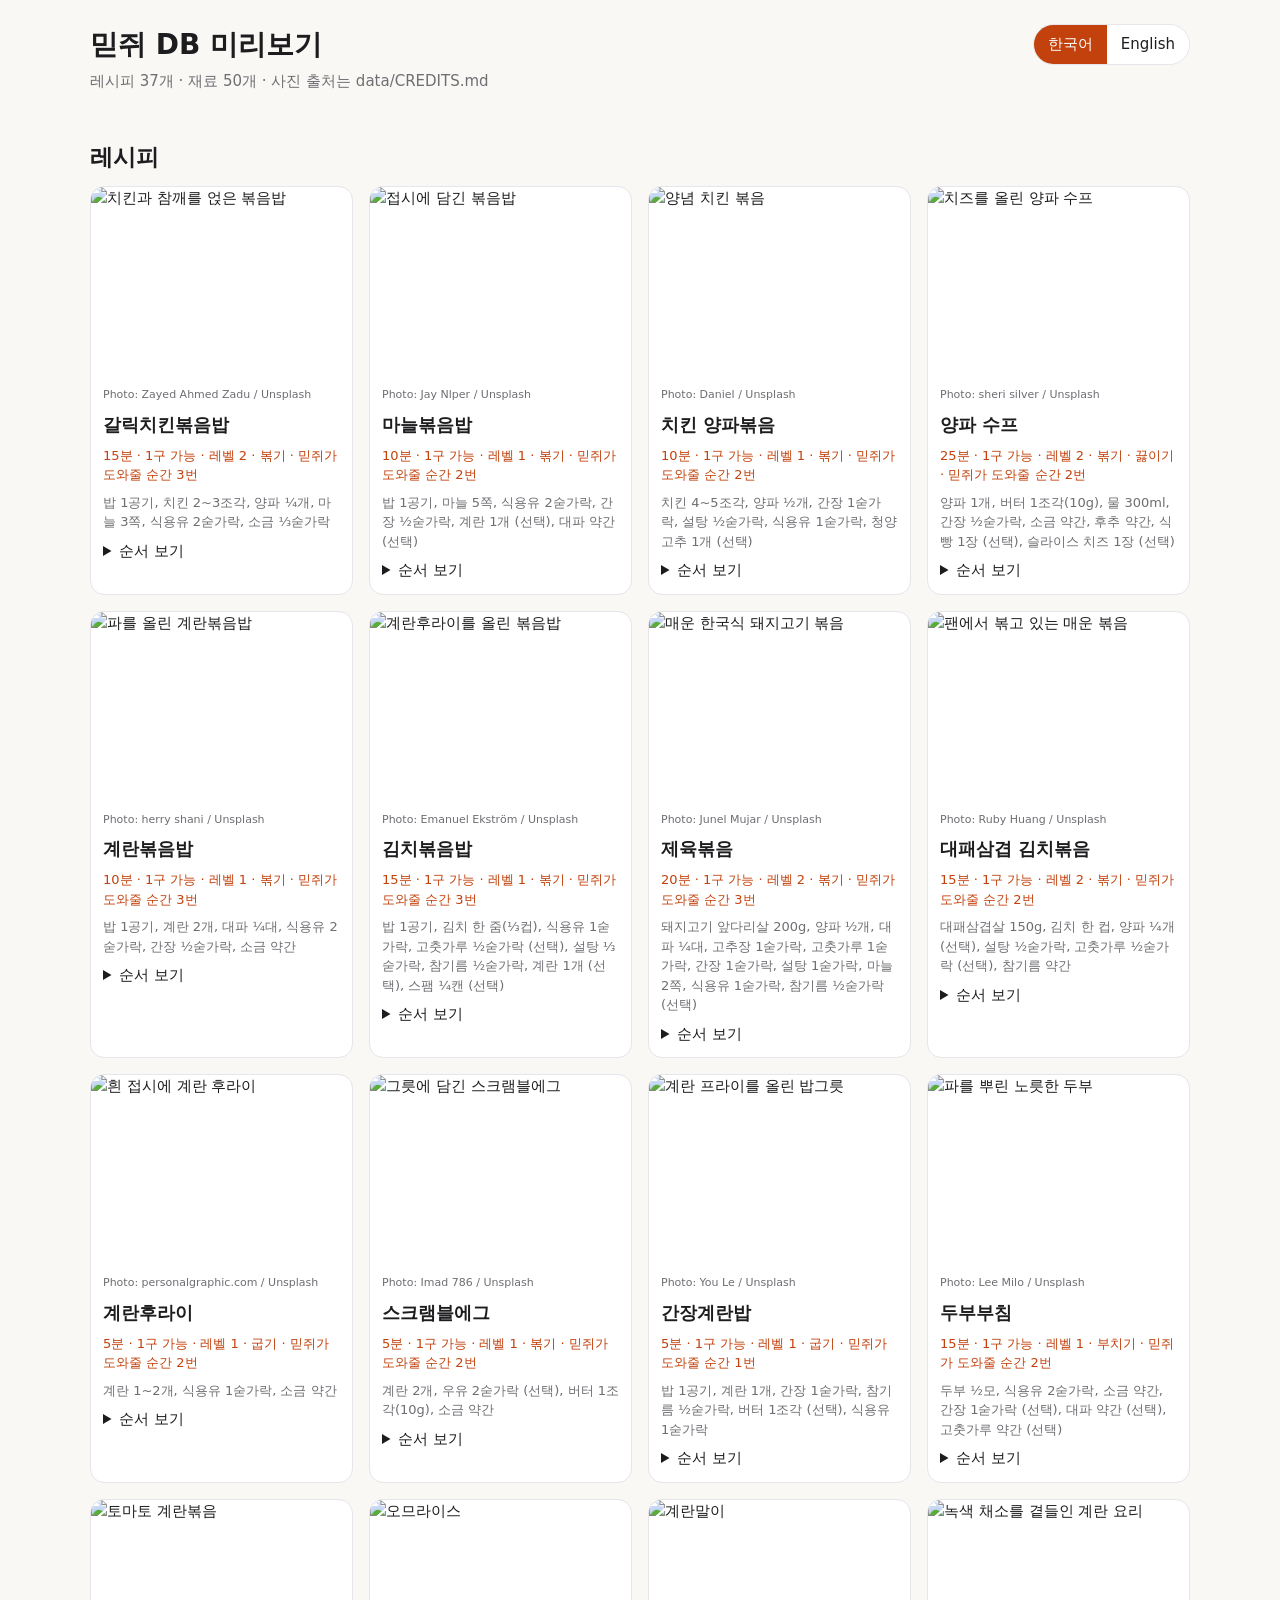
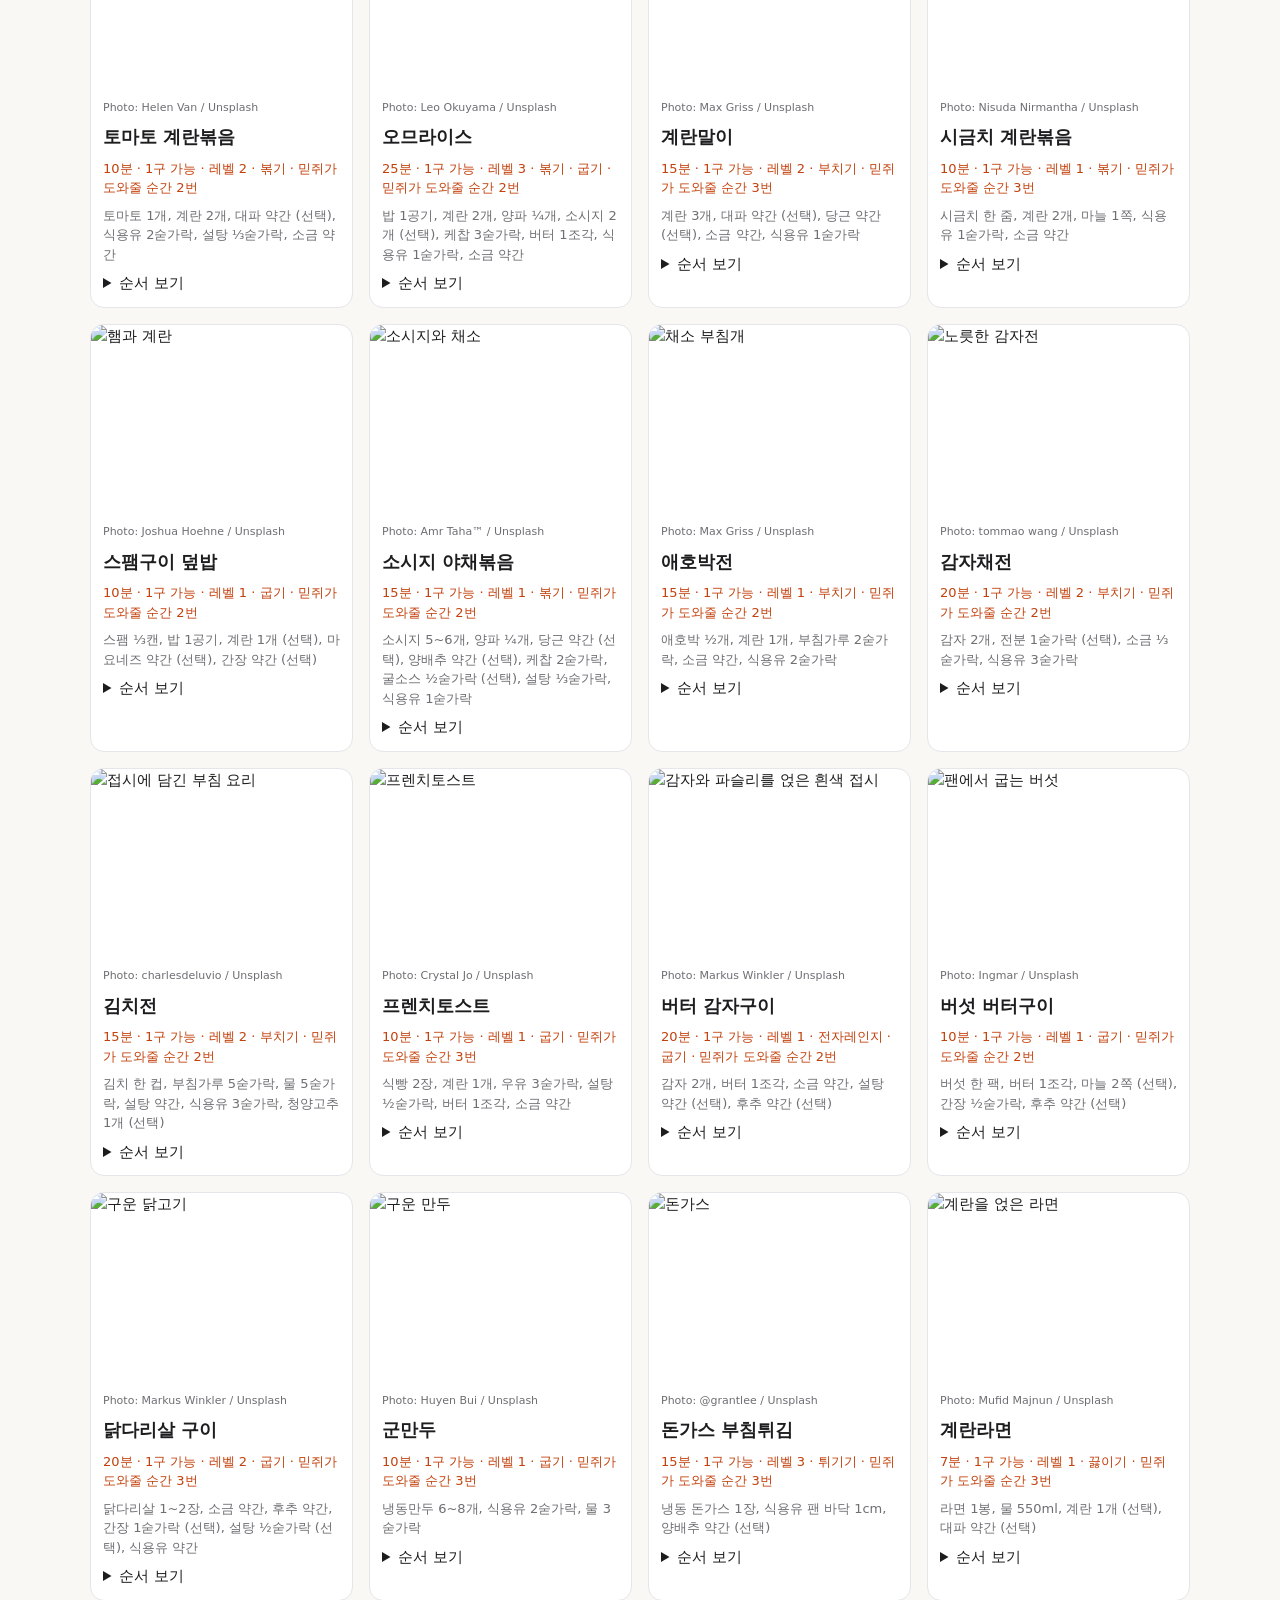
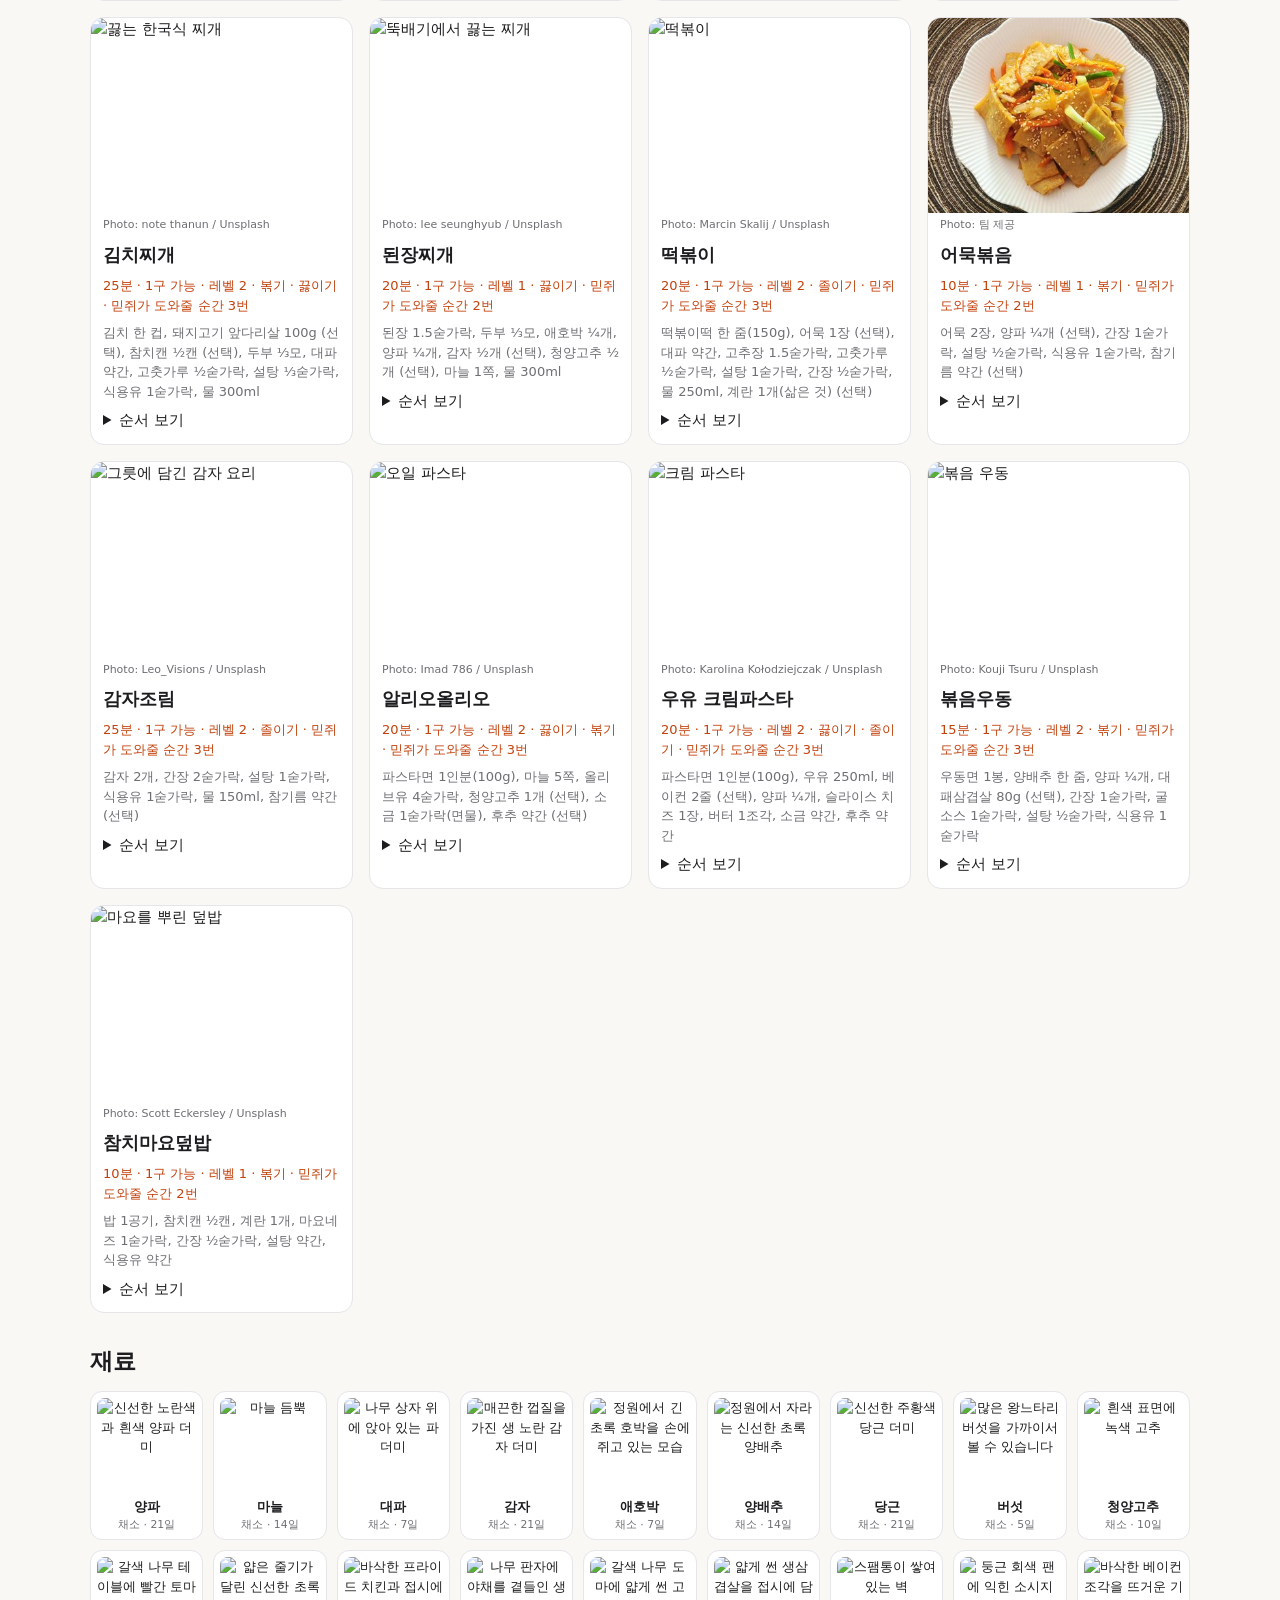
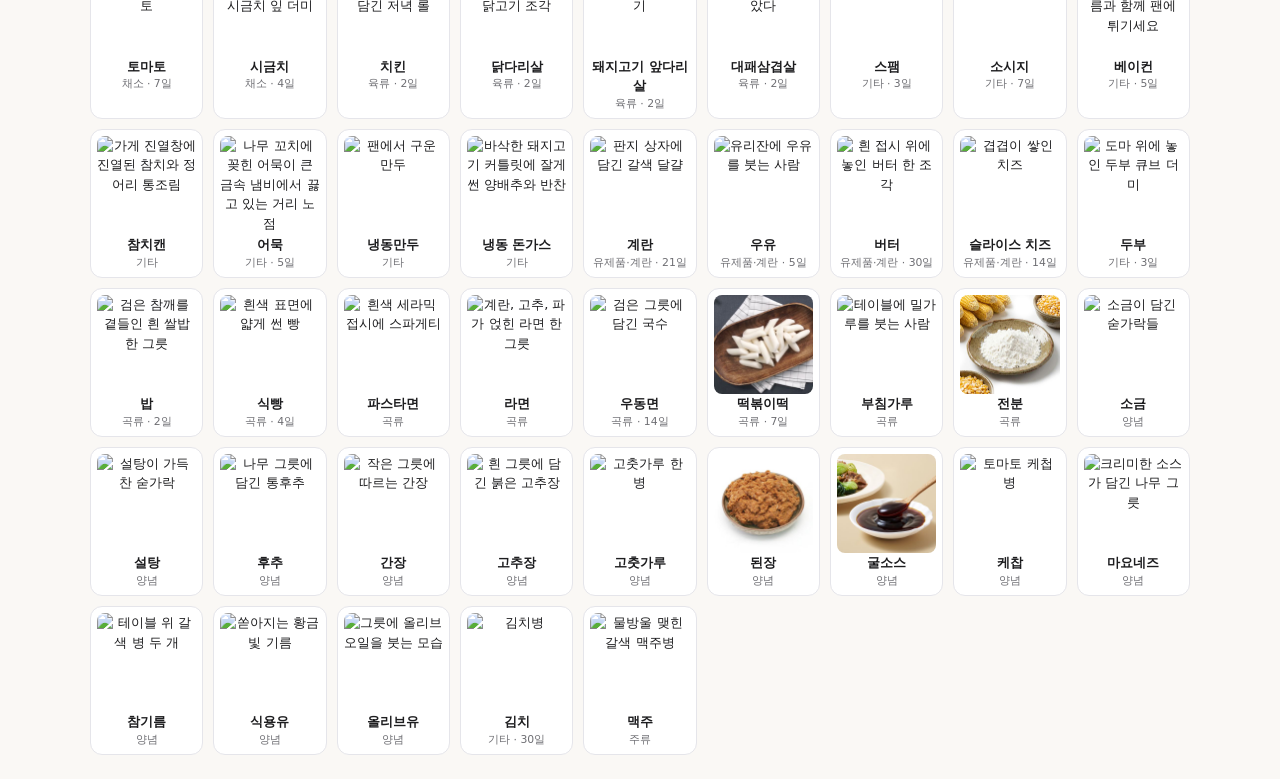
==== commit e558398c: "[GUI] 앱 이름 믿쥐(Mitzy)로 통일 + 옛 iOS 26 표현 정리 - 앱 이름: 맛있쥐 (MouseMouth) → 믿쥐 (Mitzy) — README, data/READM" ====
--- a/data/preview.html
+++ b/data/preview.html
@@ -1,5 +1,5 @@
 <!doctype html><html lang="ko"><head><meta charset="utf-8"><meta name="viewport" content="width=device-width,initial-scale=1">
-<title>맛있쥐 DB 미리보기</title>
+<title>믿쥐 DB 미리보기</title>
 <link rel="stylesheet" href="https://cdn.jsdelivr.net/gh/orioncactus/pretendard@v1.3.9/dist/web/variable/pretendardvariable-dynamic-subset.min.css"><style>
 :root{--bg:#faf8f5;--fg:#1d1d1f;--mut:#6e6e73;--card:#fff;--line:#e5e5ea;--acc:#c2410c}
 @media (prefers-color-scheme:dark){:root{--bg:#111;--fg:#f2f2f2;--mut:#a1a1a6;--card:#1c1c1e;--line:#333;--acc:#fb923c}}
@@ -22,7 +22,7 @@
 .sw button{border:0;background:var(--card);color:var(--fg);padding:8px 14px;font:inherit;cursor:pointer}
 .sw button[aria-pressed=true]{background:var(--acc);color:#fff}
 </style></head><body><main>
-<div class="top"><div><h1><span class="ko">맛있쥐 DB 미리보기</span><span class="en">MouseMouth DB preview</span></h1><p class="sub"><span class="ko">레시피 37개 · 재료 50개 · 사진 출처는 data/CREDITS.md</span><span class="en">37 recipes · 50 ingredients · photo credits in data/CREDITS.md</span></p></div>
+<div class="top"><div><h1><span class="ko">믿쥐 DB 미리보기</span><span class="en">Mitzy DB preview</span></h1><p class="sub"><span class="ko">레시피 37개 · 재료 50개 · 사진 출처는 data/CREDITS.md</span><span class="en">37 recipes · 50 ingredients · photo credits in data/CREDITS.md</span></p></div>
 <div class="sw" role="group" aria-label="Language"><button data-l="ko">한국어</button><button data-l="en">English</button></div></div>
 <h2><span class="ko">레시피</span><span class="en">Recipes</span></h2><div class="grid"><article class="card"><img class="hero" src="https://images.unsplash.com/photo-1788090485550-ca71c6d578fb?w=400&amp;q=70&amp;fm=jpg&amp;fit=crop" alt="치킨과 참깨를 얹은 볶음밥" loading="lazy"><div class="cr">Photo: Zayed Ahmed Zadu / Unsplash</div>
 <h3><span class="ko">갈릭치킨볶음밥</span><span class="en">Garlic Chicken Fried Rice</span></h3>
